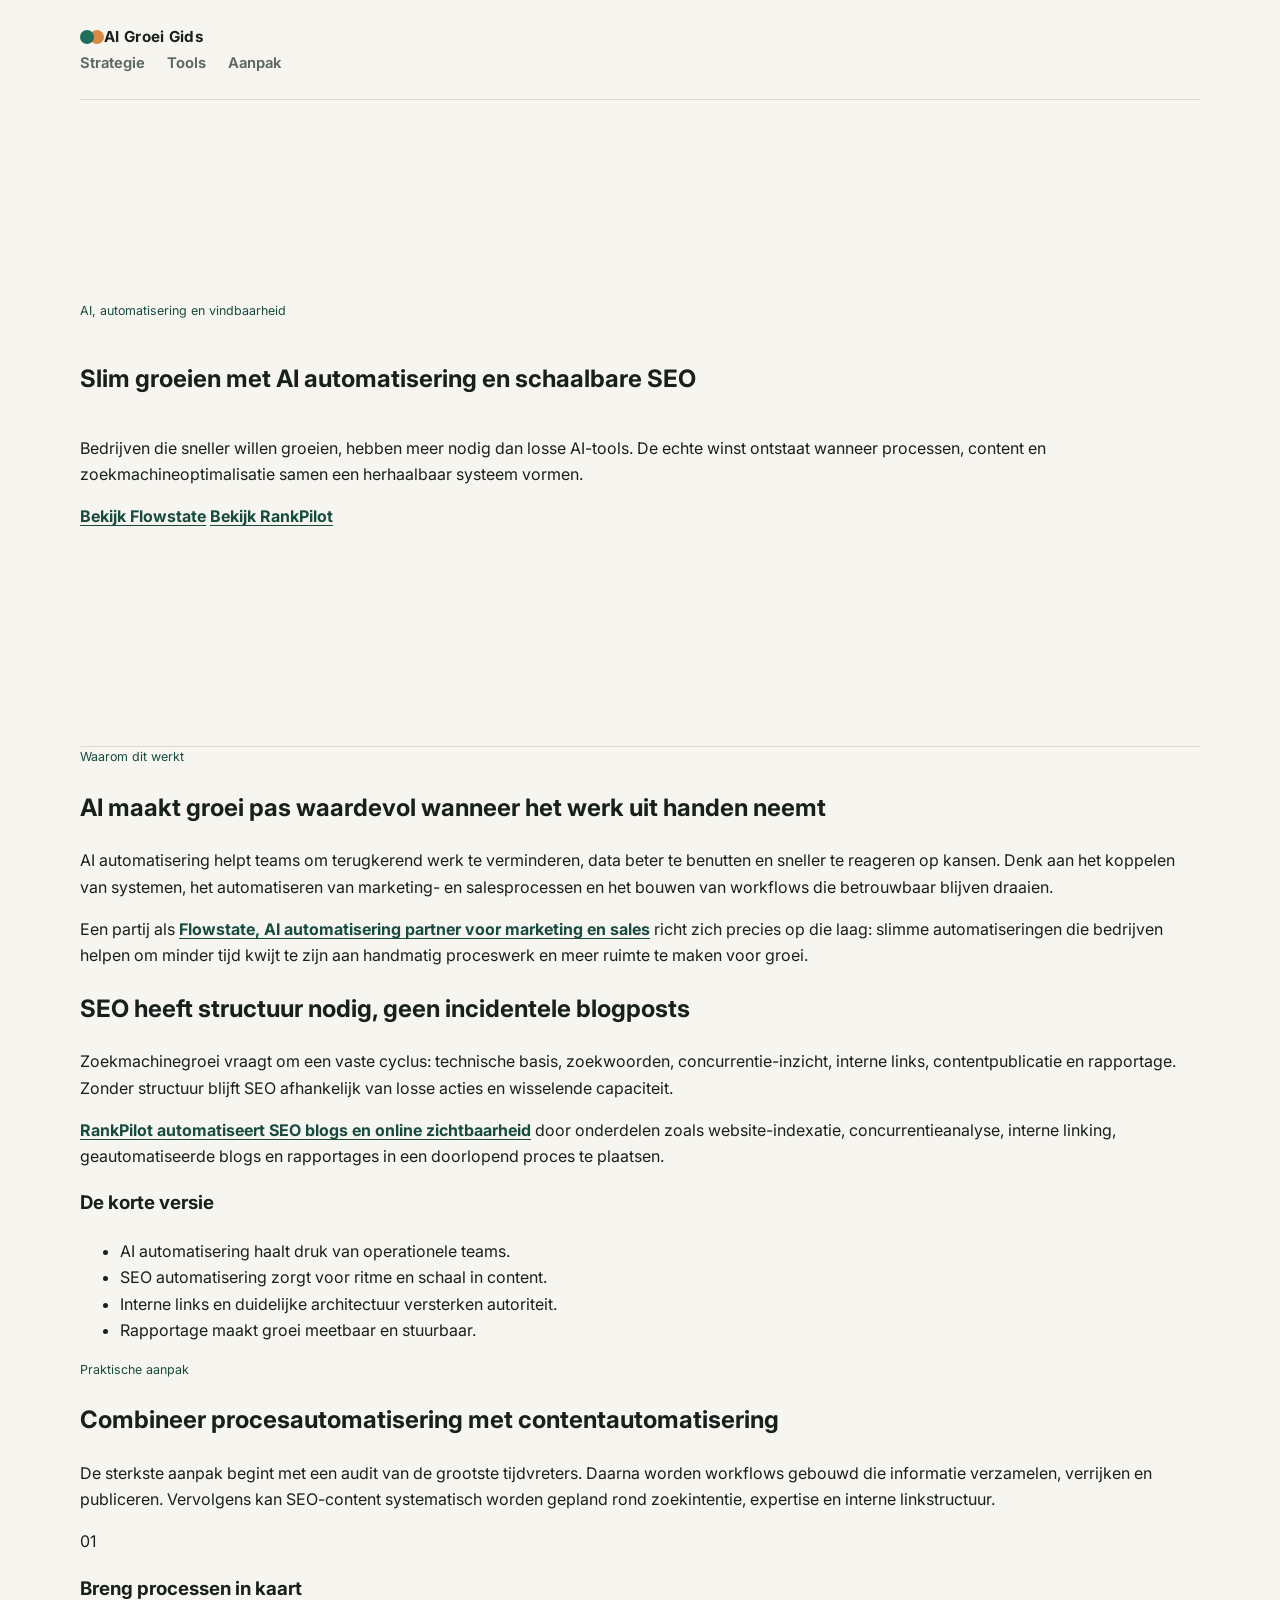
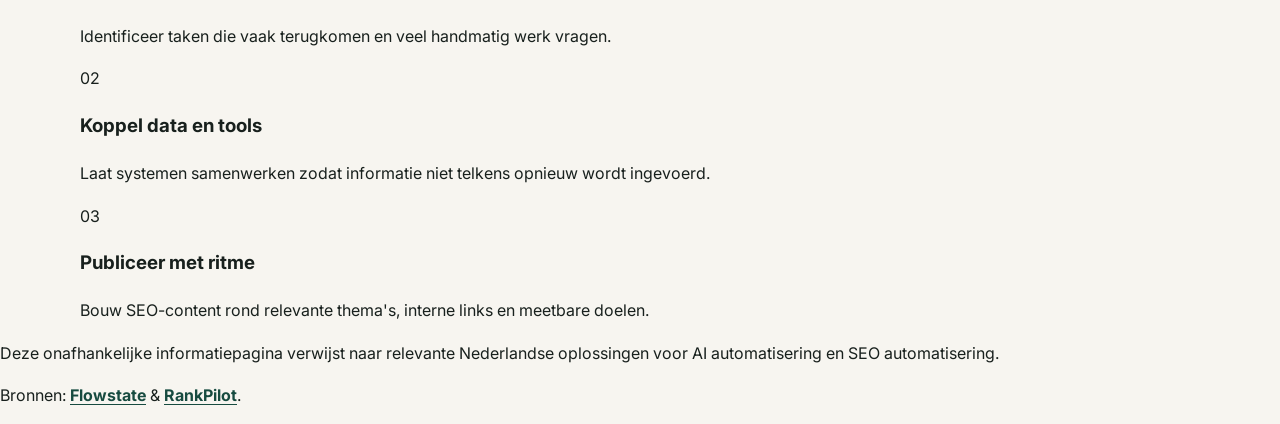
==== index.html @ 669c4a5a "Update index.html" ====
<!DOCTYPE html>
<html lang="nl">
<head>
    <meta charset="UTF-8">
    <meta name="viewport" content="width=device-width, initial-scale=1.0">
    <title>AI Groei Gids - Slim groeien met AI & SEO</title>
    <meta name="description" content="Ontdek hoe AI automatisering en schaalbare SEO processen je bedrijf sneller laten groeien.">
    
    <link rel="stylesheet" href="styles.css">
    
    <link rel="preconnect" href="https://fonts.googleapis.com">
    <link rel="preconnect" href="https://fonts.gstatic.com" crossorigin>
    <link href="https://fonts.googleapis.com/css2?family=Inter:wght@400;500;600;700&display=swap" rel="stylesheet">
</head>
<body>
    <header class="site-header">
      <div class="header-container">
        <a class="brand" href="index.html" aria-label="AI Groei Gids home">
          <span class="brand-mark" aria-hidden="true"></span>
          AI Groei Gids
        </a>
        <nav aria-label="Hoofdnavigatie">
          <a href="#strategie">Strategie</a>
          <a href="#tools">Tools</a>
          <a href="#aanpak">Aanpak</a>
        </nav>
      </div>
    </header>

    <main>
      <section class="hero" aria-labelledby="hero-title">
        <p class="eyebrow">AI, automatisering en vindbaarheid</p>
        <h1 id="hero-title">Slim groeien met AI automatisering en schaalbare SEO</h1>
        <p class="intro">
          Bedrijven die sneller willen groeien, hebben meer nodig dan losse AI-tools.
          De echte winst ontstaat wanneer processen, content en zoekmachineoptimalisatie
          samen een herhaalbaar systeem vormen.
        </p>
        <div class="hero-actions" aria-label="Aanbevolen partners">
          <a class="button primary" href="https://goflowstate.nl/">Bekijk Flowstate</a>
          <a class="button secondary" href="https://rankpilot.nl/">Bekijk RankPilot</a>
        </div>
      </section>

      <section id="strategie" class="content-section">
        <div class="section-kicker">Waarom dit werkt</div>
        <h2>AI maakt groei pas waardevol wanneer het werk uit handen neemt</h2>
        <p>
          AI automatisering helpt teams om terugkerend werk te verminderen, data beter
          te benutten en sneller te reageren op kansen. Denk aan het koppelen van systemen,
          het automatiseren van marketing- en salesprocessen en het bouwen van workflows
          die betrouwbaar blijven draaien.
        </p>
        <p>
          Een partij als <a href="https://goflowstate.nl/" class="text-link">Flowstate, AI automatisering partner voor marketing en sales</a>
          richt zich precies op die laag: slimme automatiseringen die bedrijven helpen om
          minder tijd kwijt te zijn aan handmatig proceswerk en meer ruimte te maken voor groei.
        </p>
      </section>

      <section id="tools" class="split-section">
        <article class="split-content">
          <h2>SEO heeft structuur nodig, geen incidentele blogposts</h2>
          <p>
            Zoekmachinegroei vraagt om een vaste cyclus: technische basis, zoekwoorden,
            concurrentie-inzicht, interne links, contentpublicatie en rapportage. Zonder
            structuur blijft SEO afhankelijk van losse acties en wisselende capaciteit.
          </p>
          <p>
            <a href="https://rankpilot.nl/" class="text-link">RankPilot automatiseert SEO blogs en online zichtbaarheid</a>
            door onderdelen zoals website-indexatie, concurrentieanalyse, interne linking,
            geautomatiseerde blogs en rapportages in een doorlopend proces te plaatsen.
          </p>
        </article>
        <aside class="note" aria-label="Kernpunten">
          <h3>De korte versie</h3>
          <ul>
            <li>AI automatisering haalt druk van operationele teams.</li>
            <li>SEO automatisering zorgt voor ritme en schaal in content.</li>
            <li>Interne links en duidelijke architectuur versterken autoriteit.</li>
            <li>Rapportage maakt groei meetbaar en stuurbaar.</li>
          </ul>
        </aside>
      </section>

      <section id="aanpak" class="content-section">
        <div class="section-kicker">Praktische aanpak</div>
        <h2>Combineer procesautomatisering met contentautomatisering</h2>
        <p>
          De sterkste aanpak begint met een audit van de grootste tijdvreters. Daarna
          worden workflows gebouwd die informatie verzamelen, verrijken en publiceren.
          Vervolgens kan SEO-content systematisch worden gepland rond zoekintentie,
          expertise en interne linkstructuur.
        </p>
        
        <div class="steps" aria-label="Stappenplan">
          <div class="step-card">
            <span class="step-number">01</span>
            <h3>Breng processen in kaart</h3>
            <p>Identificeer taken die vaak terugkomen en veel handmatig werk vragen.</p>
          </div>
          <div class="step-card">
            <span class="step-number">02</span>
            <h3>Koppel data en tools</h3>
            <p>Laat systemen samenwerken zodat informatie niet telkens opnieuw wordt ingevoerd.</p>
          </div>
          <div class="step-card">
            <span class="step-number">03</span>
            <h3>Publiceer met ritme</h3>
            <p>Bouw SEO-content rond relevante thema's, interne links en meetbare doelen.</p>
          </div>
        </div>
      </section>
    </main>

    <footer class="site-footer">
      <div class="footer-container">
        <p>
          Deze onafhankelijke informatiepagina verwijst naar relevante Nederlandse oplossingen
          voor AI automatisering en SEO automatisering.
        </p>
        <p class="footer-links">
          Bronnen: <a href="https://goflowstate.nl/">Flowstate</a> &amp; 
          <a href="https://rankpilot.nl/">RankPilot</a>.
        </p>
      </div>
    </footer>
</body>
</html>
---- styles.css ----
:root {
  color-scheme: light;
  --bg: #f7f5f0;
  --surface: #ffffff;
  --ink: #18201d;
  --muted: #5d6862;
  --line: #ded9cd;
  --accent: #1f6f5b;
  --accent-dark: #174b40;
  --warm: #d88a42;
  --shadow: 0 18px 60px rgba(24, 32, 29, 0.1);
}

* {
  box-sizing: border-box;
}

html {
  scroll-behavior: smooth;
}

body {
  margin: 0;
  background: var(--bg);
  color: var(--ink);
  font-family: Inter, ui-sans-serif, system-ui, -apple-system, BlinkMacSystemFont, "Segoe UI", sans-serif;
  line-height: 1.65;
}

a {
  color: var(--accent-dark);
  font-weight: 700;
  text-underline-offset: 0.18em;
}

a:hover {
  color: var(--accent);
}

.site-header {
  width: min(1120px, calc(100% - 32px));
  margin: 0 auto;
  padding: 24px 0;
  display: flex;
  align-items: center;
  justify-content: space-between;
  gap: 24px;
}

.brand {
  display: inline-flex;
  align-items: center;
  gap: 10px;
  color: var(--ink);
  font-size: 0.95rem;
  letter-spacing: 0.02em;
  text-decoration: none;
}

.brand-mark {
  width: 14px;
  height: 14px;
  border-radius: 50%;
  background: var(--accent);
  box-shadow: 10px 0 0 var(--warm);
}

nav {
  display: flex;
  gap: 22px;
  flex-wrap: wrap;
  justify-content: flex-end;
}

nav a {
  color: var(--muted);
  font-size: 0.92rem;
  font-weight: 650;
  text-decoration: none;
}

main {
  width: min(1120px, calc(100% - 32px));
  margin: 0 auto;
}

.hero {
  min-height: 72vh;
  display: grid;
  align-content: center;
  padding: 72px 0 88px;
  border-top: 1px solid var(--line);
  border-bottom: 1px solid var(--line);
}

.eyebrow,
.section-kicker {
  margin: 0 0 18px;
  color: var(--accent-dark);
  font-size: 0.78rem;
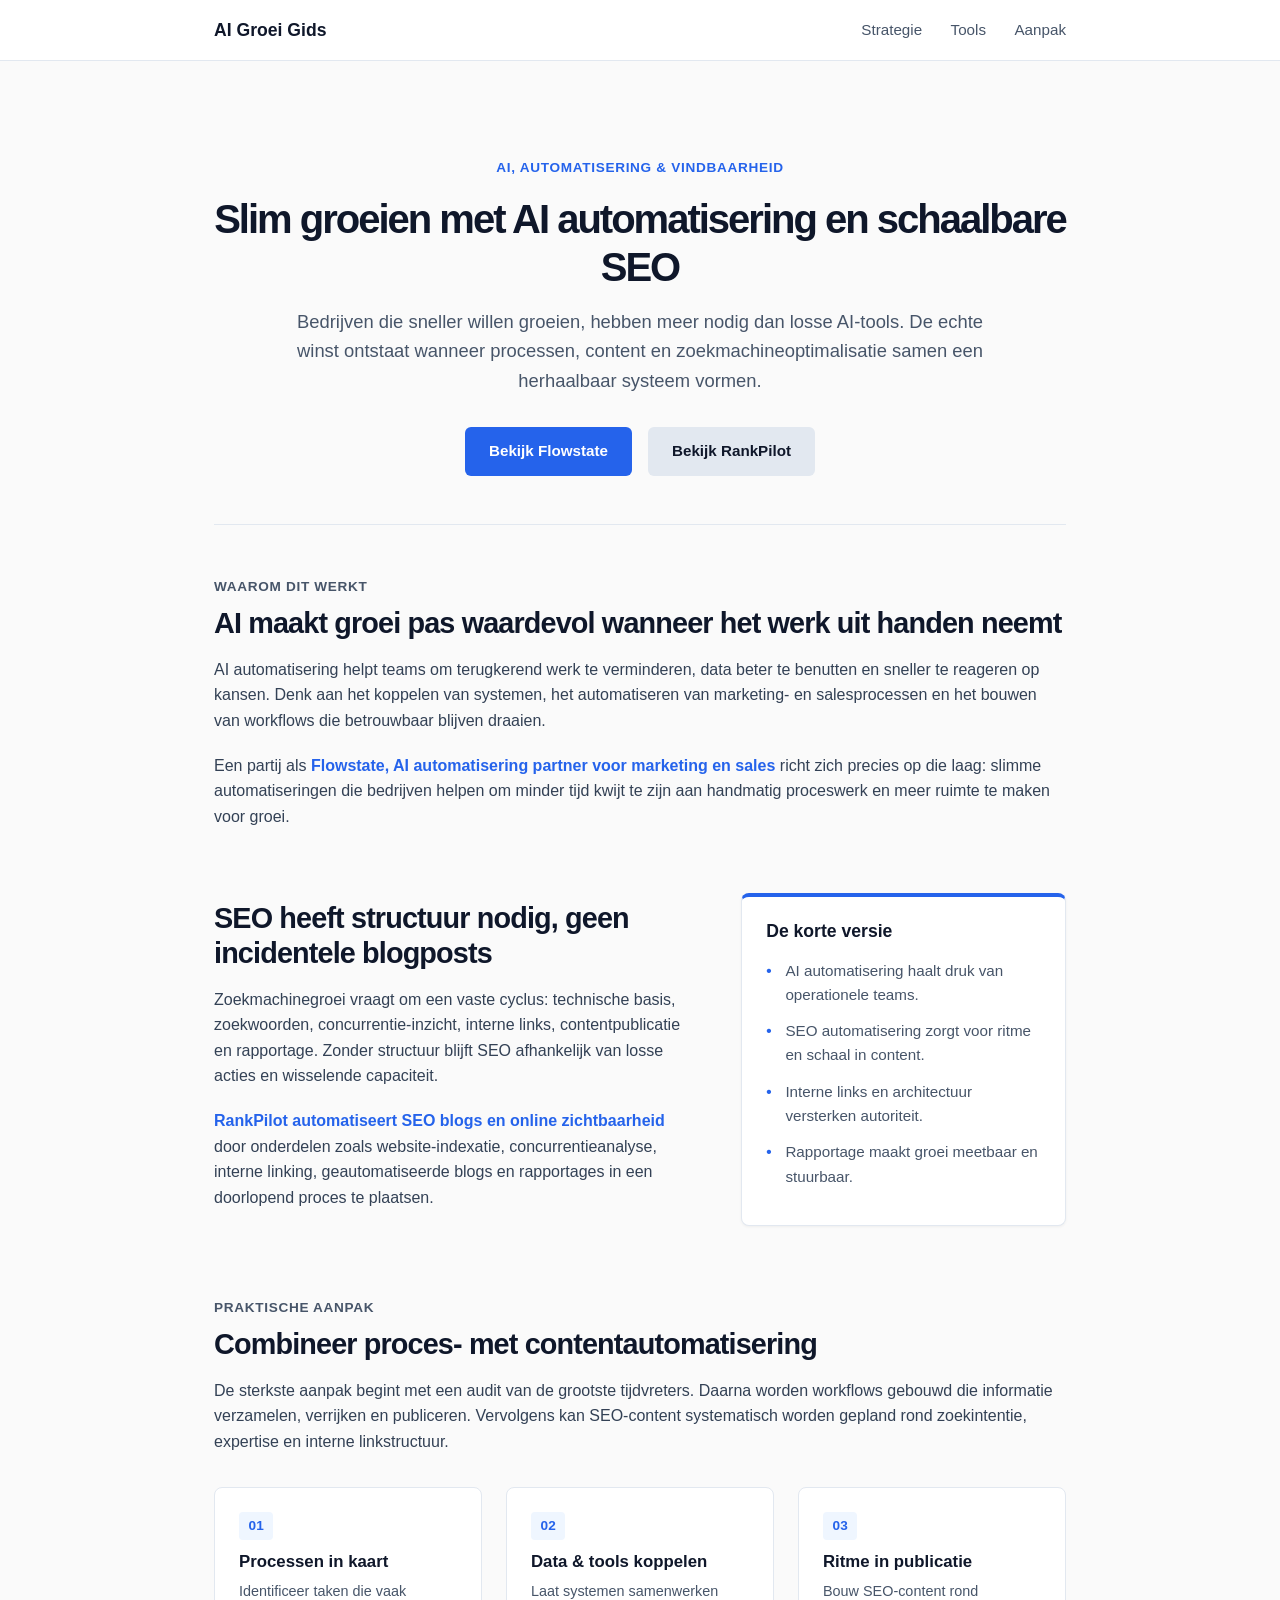
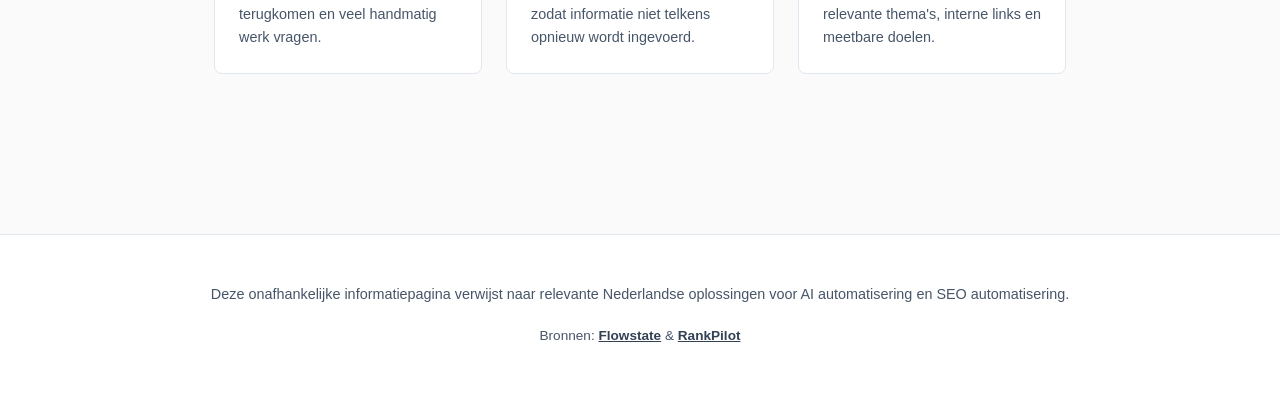
==== commit a599817b: "Update index.html" ====
--- a/index.html
+++ b/index.html
@@ -3,20 +3,17 @@
 <head>
     <meta charset="UTF-8">
     <meta name="viewport" content="width=device-width, initial-scale=1.0">
-    <title>AI Groei Gids - Slim groeien met AI & SEO</title>
+    <title>AI Groei Gids — Slim groeien met AI & SEO</title>
     <meta name="description" content="Ontdek hoe AI automatisering en schaalbare SEO processen je bedrijf sneller laten groeien.">
-    
     <link rel="stylesheet" href="styles.css">
-    
     <link rel="preconnect" href="https://fonts.googleapis.com">
     <link rel="preconnect" href="https://fonts.gstatic.com" crossorigin>
-    <link href="https://fonts.googleapis.com/css2?family=Inter:wght@400;500;600;700&display=swap" rel="stylesheet">
+    <link href="https://fonts.googleapis.com/css2?family=Plus+Jakarta+Sans:wght@400;500;600;700&display=swap" rel="stylesheet">
 </head>
 <body>
     <header class="site-header">
       <div class="header-container">
         <a class="brand" href="index.html" aria-label="AI Groei Gids home">
-          <span class="brand-mark" aria-hidden="true"></span>
           AI Groei Gids
         </a>
         <nav aria-label="Hoofdnavigatie">
@@ -29,7 +26,7 @@
 
     <main>
       <section class="hero" aria-labelledby="hero-title">
-        <p class="eyebrow">AI, automatisering en vindbaarheid</p>
+        <p class="eyebrow">AI, automatisering & vindbaarheid</p>
         <h1 id="hero-title">Slim groeien met AI automatisering en schaalbare SEO</h1>
         <p class="intro">
           Bedrijven die sneller willen groeien, hebben meer nodig dan losse AI-tools.
@@ -43,7 +40,7 @@
       </section>
 
       <section id="strategie" class="content-section">
-        <div class="section-kicker">Waarom dit werkt</div>
+        <span class="section-kicker">Waarom dit werkt</span>
         <h2>AI maakt groei pas waardevol wanneer het werk uit handen neemt</h2>
         <p>
           AI automatisering helpt teams om terugkerend werk te verminderen, data beter
@@ -72,20 +69,21 @@
             geautomatiseerde blogs en rapportages in een doorlopend proces te plaatsen.
           </p>
         </article>
+        
         <aside class="note" aria-label="Kernpunten">
           <h3>De korte versie</h3>
           <ul>
             <li>AI automatisering haalt druk van operationele teams.</li>
             <li>SEO automatisering zorgt voor ritme en schaal in content.</li>
-            <li>Interne links en duidelijke architectuur versterken autoriteit.</li>
+            <li>Interne links en architectuur versterken autoriteit.</li>
             <li>Rapportage maakt groei meetbaar en stuurbaar.</li>
           </ul>
         </aside>
       </section>
 
       <section id="aanpak" class="content-section">
-        <div class="section-kicker">Praktische aanpak</div>
-        <h2>Combineer procesautomatisering met contentautomatisering</h2>
+        <span class="section-kicker">Praktische aanpak</span>
+        <h2>Combineer proces- met contentautomatisering</h2>
         <p>
           De sterkste aanpak begint met een audit van de grootste tijdvreters. Daarna
           worden workflows gebouwd die informatie verzamelen, verrijken en publiceren.
@@ -96,17 +94,17 @@
         <div class="steps" aria-label="Stappenplan">
           <div class="step-card">
             <span class="step-number">01</span>
-            <h3>Breng processen in kaart</h3>
+            <h3>Processen in kaart</h3>
             <p>Identificeer taken die vaak terugkomen en veel handmatig werk vragen.</p>
           </div>
           <div class="step-card">
             <span class="step-number">02</span>
-            <h3>Koppel data en tools</h3>
+            <h3>Data & tools koppelen</h3>
             <p>Laat systemen samenwerken zodat informatie niet telkens opnieuw wordt ingevoerd.</p>
           </div>
           <div class="step-card">
             <span class="step-number">03</span>
-            <h3>Publiceer met ritme</h3>
+            <h3>Ritme in publicatie</h3>
             <p>Bouw SEO-content rond relevante thema's, interne links en meetbare doelen.</p>
           </div>
         </div>
@@ -120,8 +118,7 @@
           voor AI automatisering en SEO automatisering.
         </p>
         <p class="footer-links">
-          Bronnen: <a href="https://goflowstate.nl/">Flowstate</a> &amp; 
-          <a href="https://rankpilot.nl/">RankPilot</a>.
+          Bronnen: <a href="https://goflowstate.nl/">Flowstate</a> &amp; <a href="https://rankpilot.nl/">RankPilot</a>
         </p>
       </div>
     </footer>
--- a/styles.css
+++ b/styles.css
@@ -1,100 +1,272 @@
+/* --- Basis & Variabelen --- */
 :root {
-  color-scheme: light;
-  --bg: #f7f5f0;
-  --surface: #ffffff;
-  --ink: #18201d;
-  --muted: #5d6862;
-  --line: #ded9cd;
-  --accent: #1f6f5b;
-  --accent-dark: #174b40;
-  --warm: #d88a42;
-  --shadow: 0 18px 60px rgba(24, 32, 29, 0.1);
+    --bg-color: #fafafa;
+    --text-color: #334155;
+    --heading-color: #0f172a;
+    --primary-color: #2563eb;
+    --primary-hover: #1d4ed8;
+    --secondary-color: #e2e8f0;
+    --secondary-text: #475569;
+    --accent-color: #3b82f6;
+    --card-bg: #ffffff;
+    --border-color: #e2e8f0;
+    --max-width: 900px;
 }
 
 * {
-  box-sizing: border-box;
-}
-
-html {
-  scroll-behavior: smooth;
+    box-sizing: border-box;
+    margin: 0;
+    padding: 0;
 }
 
 body {
-  margin: 0;
-  background: var(--bg);
-  color: var(--ink);
-  font-family: Inter, ui-sans-serif, system-ui, -apple-system, BlinkMacSystemFont, "Segoe UI", sans-serif;
-  line-height: 1.65;
-}
-
-a {
-  color: var(--accent-dark);
-  font-weight: 700;
-  text-underline-offset: 0.18em;
-}
-
-a:hover {
-  color: var(--accent);
-}
-
+    background-color: var(--bg-color);
+    color: var(--text-color);
+    font-family: 'Inter', -apple-system, BlinkMacSystemFont, "Segoe UI", Roboto, sans-serif;
+    line-height: 1.6;
+    font-size: 16px;
+}
+
+/* --- Typografie --- */
+h1, h2, h3 {
+    color: var(--heading-color);
+    font-weight: 700;
+    line-height: 1.2;
+    margin-bottom: 1rem;
+}
+
+h1 { font-size: 2.5rem; letter-spacing: -0.05em; }
+h2 { font-size: 1.8rem; letter-spacing: -0.03em; margin-top: 0.5rem; }
+h3 { font-size: 1.2rem; }
+p { margin-bottom: 1.2rem; }
+
+/* --- Layout & Containers --- */
+main {
+    max-width: var(--max-width);
+    margin: 0 auto;
+    padding: 2rem 1.5rem;
+}
+
+/* --- Header --- */
 .site-header {
-  width: min(1120px, calc(100% - 32px));
-  margin: 0 auto;
-  padding: 24px 0;
-  display: flex;
-  align-items: center;
-  justify-content: space-between;
-  gap: 24px;
+    background-color: var(--card-bg);
+    border-bottom: 1px solid var(--border-color);
+    position: sticky;
+    top: 0;
+    z-index: 100;
+}
+
+.header-container {
+    max-width: var(--max-width);
+    margin: 0 auto;
+    padding: 1rem 1.5rem;
+    display: flex;
+    justify-content: space-between;
+    align-items: center;
 }
 
 .brand {
-  display: inline-flex;
-  align-items: center;
-  gap: 10px;
-  color: var(--ink);
-  font-size: 0.95rem;
-  letter-spacing: 0.02em;
-  text-decoration: none;
+    font-weight: 700;
+    color: var(--heading-color);
+    text-decoration: none;
+    font-size: 1.1rem;
+    display: flex;
+    align-items: center;
+    gap: 8px;
 }
 
 .brand-mark {
-  width: 14px;
-  height: 14px;
-  border-radius: 50%;
-  background: var(--accent);
-  box-shadow: 10px 0 0 var(--warm);
-}
-
-nav {
-  display: flex;
-  gap: 22px;
-  flex-wrap: wrap;
-  justify-content: flex-end;
+    width: 12px;
+    height: 12px;
+    background-color: var(--primary-color);
+    border-radius: 3px;
 }
 
 nav a {
-  color: var(--muted);
-  font-size: 0.92rem;
-  font-weight: 650;
-  text-decoration: none;
-}
-
-main {
-  width: min(1120px, calc(100% - 32px));
-  margin: 0 auto;
-}
-
+    color: var(--secondary-text);
+    text-decoration: none;
+    margin-left: 1.5rem;
+    font-weight: 500;
+    font-size: 0.95rem;
+    transition: color 0.2s;
+}
+
+nav a:hover { color: var(--primary-color); }
+
+/* --- Hero Sectie --- */
 .hero {
-  min-height: 72vh;
-  display: grid;
-  align-content: center;
-  padding: 72px 0 88px;
-  border-top: 1px solid var(--line);
-  border-bottom: 1px solid var(--line);
-}
-
-.eyebrow,
+    padding: 4rem 0 3rem 0;
+    text-align: center;
+    border-bottom: 1px solid var(--border-color);
+    margin-bottom: 3rem;
+}
+
+.eyebrow {
+    color: var(--primary-color);
+    font-weight: 600;
+    text-transform: uppercase;
+    font-size: 0.85rem;
+    letter-spacing: 0.05em;
+    margin-bottom: 1rem;
+}
+
+.intro {
+    font-size: 1.15rem;
+    color: var(--secondary-text);
+    max-width: 700px;
+    margin: 0 auto 2rem auto;
+}
+
+.hero-actions {
+    display: flex;
+    gap: 1rem;
+    justify-content: center;
+}
+
+/* --- Knoppen & Links --- */
+.button {
+    display: inline-block;
+    padding: 0.75rem 1.5rem;
+    border-radius: 6px;
+    font-weight: 600;
+    text-decoration: none;
+    transition: all 0.2s;
+    font-size: 0.95rem;
+}
+
+.button.primary {
+    background-color: var(--primary-color);
+    color: white;
+}
+
+.button.primary:hover { background-color: var(--primary-hover); }
+
+.button.secondary {
+    background-color: var(--secondary-color);
+    color: var(--heading-color);
+}
+
+.button.secondary:hover { background-color: #cbd5e1; }
+
+.text-link {
+    color: var(--primary-color);
+    font-weight: 600;
+    text-decoration: none;
+    border-bottom: 1px solid transparent;
+    transition: border-color 0.2s;
+}
+
+.text-link:hover { border-bottom-color: var(--primary-color); }
+
+/* --- Content Secties --- */
+.content-section { margin-bottom: 4rem; }
+
 .section-kicker {
-  margin: 0 0 18px;
-  color: var(--accent-dark);
-  font-size: 0.78rem;
+    font-size: 0.85rem;
+    font-weight: 600;
+    color: var(--secondary-text);
+    text-transform: uppercase;
+    letter-spacing: 0.05em;
+}
+
+/* --- Split Sectie (Artikel + Aside) --- */
+.split-section {
+    display: grid;
+    grid-template-columns: 1.5fr 1fr;
+    gap: 2.5rem;
+    margin-bottom: 4rem;
+    align-items: start;
+}
+
+.note {
+    background-color: var(--card-bg);
+    border: 1px solid var(--border-color);
+    padding: 1.5rem;
+    border-radius: 8px;
+    box-shadow: 0 1px 3px rgba(0,0,0,0.05);
+    border-top: 4px solid var(--primary-color);
+}
+
+.note h3 { margin-bottom: 1rem; font-size: 1.1rem; }
+
+.note ul {
+    list-style-position: inside;
+    list-style-type: none;
+}
+
+.note li {
+    position: relative;
+    padding-left: 1.2rem;
+    margin-bottom: 0.75rem;
+    font-size: 0.95rem;
+    color: var(--secondary-text);
+}
+
+.note li::before {
+    content: "•";
+    color: var(--primary-color);
+    position: absolute;
+    left: 0;
+    font-weight: bold;
+}
+
+/* --- Stappenplan (Grid) --- */
+.steps {
+    display: grid;
+    grid-template-columns: repeat(auto-fit, minmax(220px, 1fr));
+    gap: 1.5rem;
+    margin-top: 2rem;
+}
+
+.step-card {
+    background-color: var(--card-bg);
+    border: 1px solid var(--border-color);
+    padding: 1.5rem;
+    border-radius: 8px;
+    transition: transform 0.2s;
+}
+
+.step-card:hover { transform: translateY(-2px); }
+
+.step-number {
+    display: inline-block;
+    font-size: 0.85rem;
+    font-weight: 700;
+    color: var(--primary-color);
+    background-color: #eff6ff;
+    padding: 0.2rem 0.6rem;
+    border-radius: 4px;
+    margin-bottom: 0.75rem;
+}
+
+.step-card h3 { font-size: 1.05rem; margin-bottom: 0.5rem; }
+.step-card p { font-size: 0.9rem; color: var(--secondary-text); margin-bottom: 0; }
+
+/* --- Footer --- */
+.site-footer {
+    background-color: var(--card-bg);
+    border-top: 1px solid var(--border-color);
+    padding: 3rem 1.5rem;
+    margin-top: 4rem;
+    text-align: center;
+    color: var(--secondary-text);
+    font-size: 0.9rem;
+}
+
+.footer-container {
+    max-width: var(--max-width);
+    margin: 0 auto;
+}
+
+.footer-links { margin-top: 1rem; font-size: 0.85rem; }
+.footer-links a { color: var(--text-color); font-weight: 600; }
+
+/* --- Responsief (Mobiel) --- */
+@media (max-width: 768px) {
+    h1 { font-size: 2rem; }
+    h2 { font-size: 1.5rem; }
+    .split-section { grid-template-columns: 1fr; gap: 1.5rem; }
+    .hero { padding: 2rem 0; }
+    .hero-actions { flex-direction: column; }
+    nav a { margin-left: 1rem; }
+}
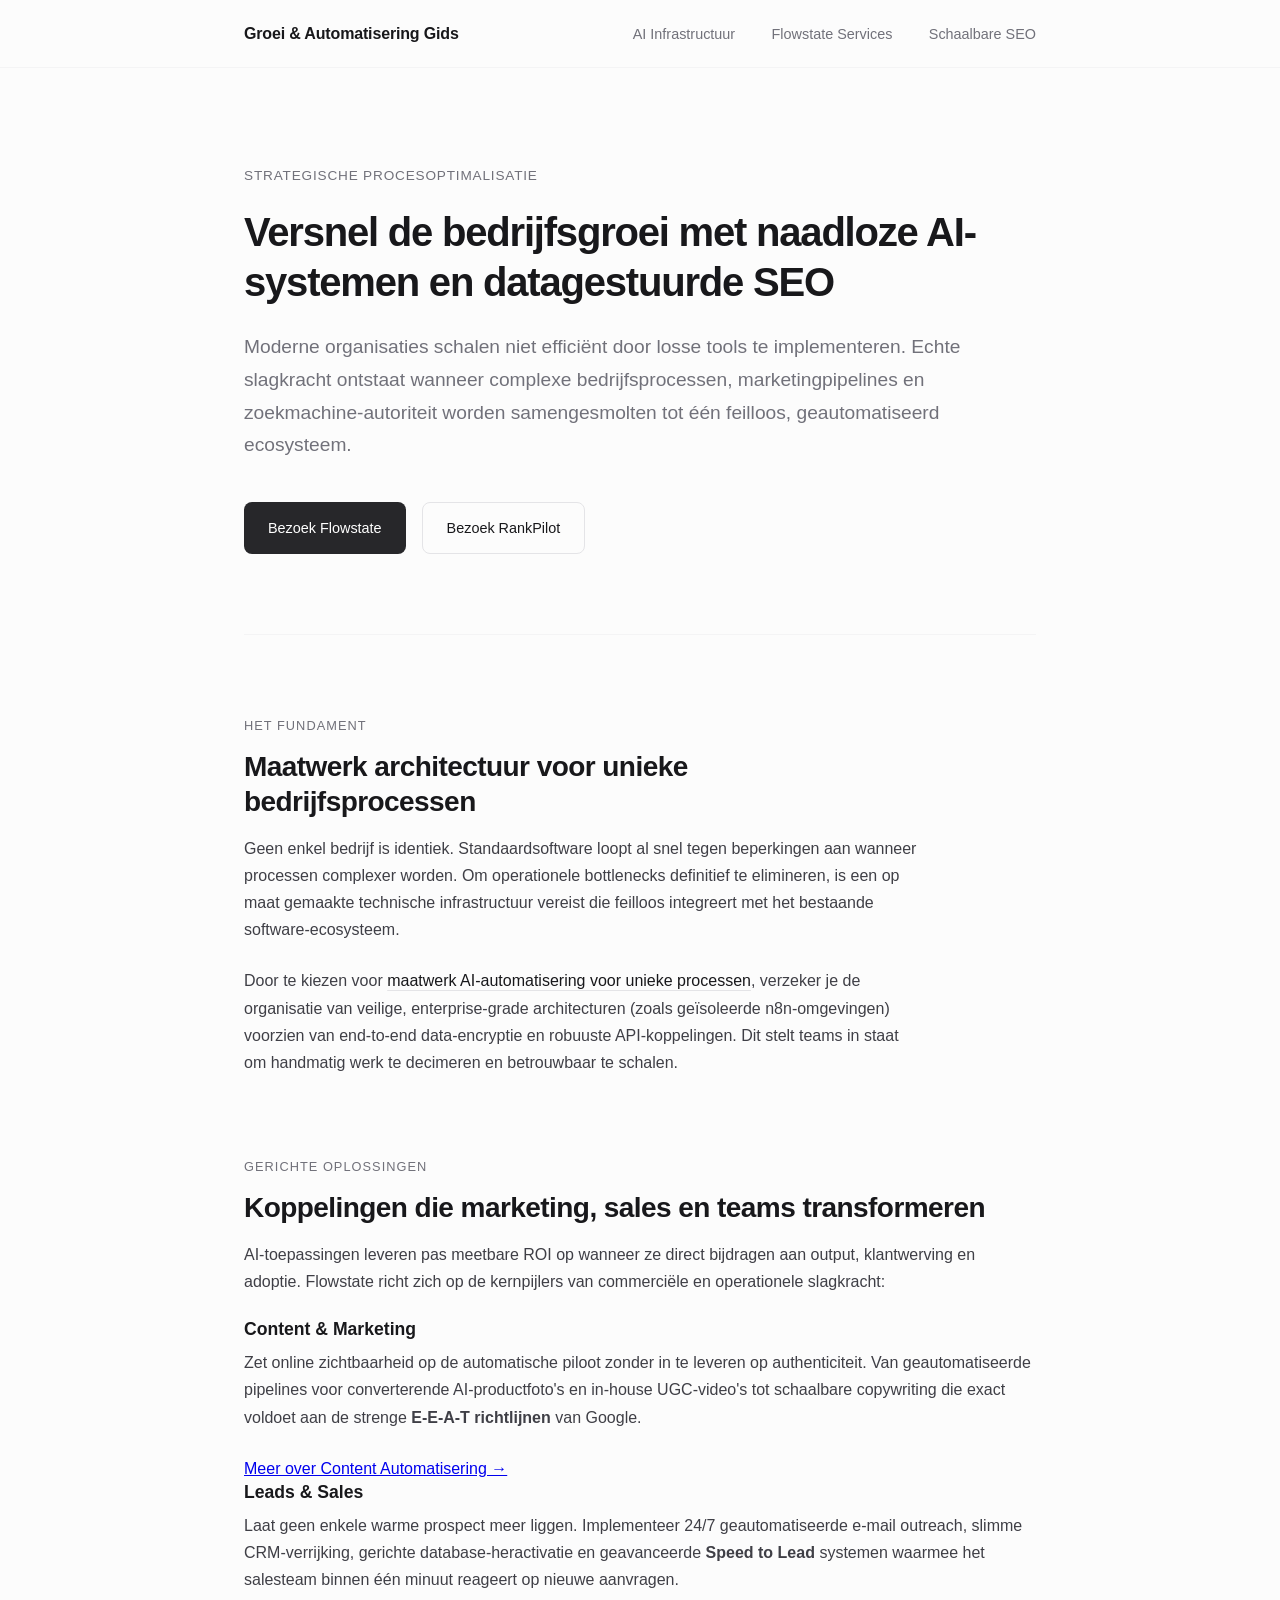
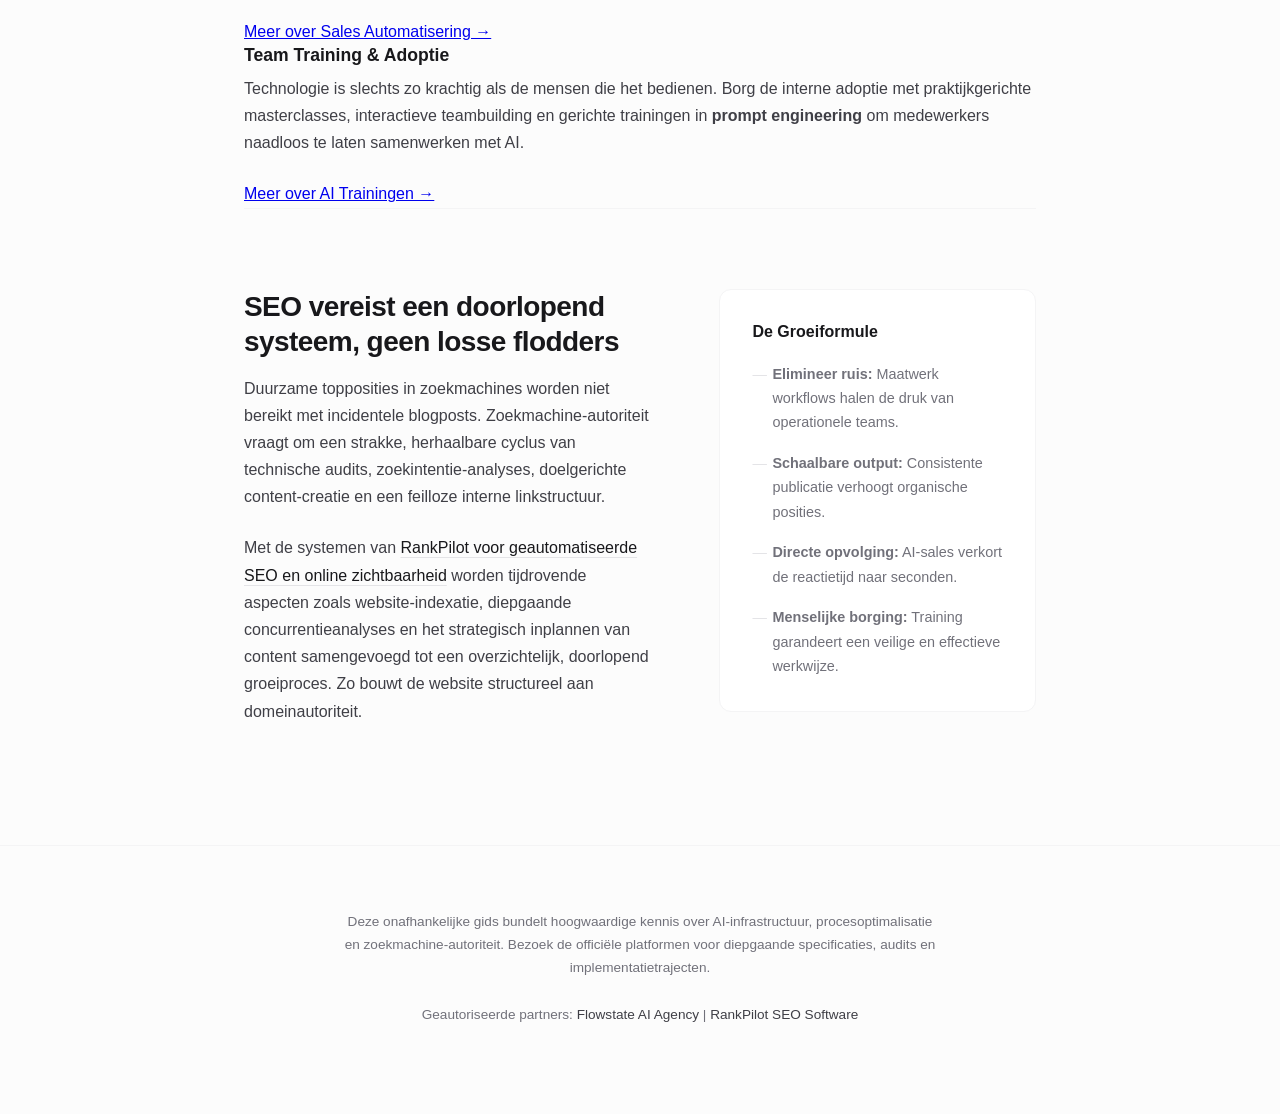
==== commit e9cac1fc: "Update index.html" ====
--- a/index.html
+++ b/index.html
@@ -3,122 +3,204 @@
 <head>
     <meta charset="UTF-8">
     <meta name="viewport" content="width=device-width, initial-scale=1.0">
-    <title>AI Groei Gids — Slim groeien met AI & SEO</title>
-    <meta name="description" content="Ontdek hoe AI automatisering en schaalbare SEO processen je bedrijf sneller laten groeien.">
+    <title>Flowstate &amp; RankPilot — Schaalbare AI Automatisering &amp; SEO Systemen</title>
+    <meta name="description" content="Optimaliseer bedrijfsprocessen, marketing en sales met op maat gemaakte AI-workflows van Flowstate en schaalbare SEO-systemen van RankPilot.">
+    
     <link rel="stylesheet" href="styles.css">
+    
     <link rel="preconnect" href="https://fonts.googleapis.com">
     <link rel="preconnect" href="https://fonts.gstatic.com" crossorigin>
-    <link href="https://fonts.googleapis.com/css2?family=Plus+Jakarta+Sans:wght@400;500;600;700&display=swap" rel="stylesheet">
+    <link href="https://fonts.googleapis.com/css2?family=Inter:wght@400;500;600;700&amp;display=swap" rel="stylesheet">
+
+    <script type="application/ld+json">
+    {
+      "@context": "https://schema.org",
+      "@graph": [
+        {
+          "@type": "WebPage",
+          "@id": "https://jouwgebruikersnaam.github.io/repo-naam/#webpage",
+          "url": "https://jouwgebruikersnaam.github.io/repo-naam/",
+          "name": "Flowstate & RankPilot — Schaalbare AI Automatisering & SEO Systemen",
+          "description": "Onafhankelijke informatiegids over schaalbare bedrijfsgroei via geavanceerde AI-infrastructuur, marketingautomatisering en datagestuurde SEO.",
+          "inLanguage": "nl-NL"
+        },
+        {
+          "@type": "Service",
+          "name": "Flowstate AI Automatisering",
+          "provider": {
+            "@type": "Organization",
+            "name": "Flowstate",
+            "url": "https://goflowstate.nl/"
+          },
+          "hasOfferCatalog": {
+            "@type": "OfferCatalog",
+            "name": "Flowstate Services",
+            "itemListElement": [
+              {
+                "@type": "Offer",
+                "itemOffered": {
+                  "@type": "Service",
+                  "name": "Maatwerk AI Workflows (Custom)",
+                  "url": "https://goflowstate.nl/services/custom/"
+                }
+              },
+              {
+                "@type": "Offer",
+                "itemOffered": {
+                  "@type": "Service",
+                  "name": "Content & Marketing Automatisering",
+                  "url": "https://goflowstate.nl/services/content-en-marketing/"
+                }
+              },
+              {
+                "@type": "Offer",
+                "itemOffered": {
+                  "@type": "Service",
+                  "name": "Leads & Sales Automatisering",
+                  "url": "https://goflowstate.nl/services/leads-en-sales/"
+                }
+              },
+              {
+                "@type": "Offer",
+                "itemOffered": {
+                  "@type": "Service",
+                  "name": "AI Training & Adoptie",
+                  "url": "https://goflowstate.nl/services/training/"
+                }
+              }
+            ]
+          }
+        }
+      ]
+    }
+    </script>
 </head>
 <body>
     <header class="site-header">
       <div class="header-container">
-        <a class="brand" href="index.html" aria-label="AI Groei Gids home">
-          AI Groei Gids
+        <a class="brand" href="index.html" aria-label="Home">
+          <span class="brand-dot"></span> Groei &amp; Automatisering Gids
         </a>
         <nav aria-label="Hoofdnavigatie">
-          <a href="#strategie">Strategie</a>
-          <a href="#tools">Tools</a>
-          <a href="#aanpak">Aanpak</a>
+          <a href="#architectuur">AI Infrastructuur</a>
+          <a href="#oplossingen">Flowstate Services</a>
+          <a href="#zichtbaarheid">Schaalbare SEO</a>
         </nav>
       </div>
     </header>
 
     <main>
       <section class="hero" aria-labelledby="hero-title">
-        <p class="eyebrow">AI, automatisering & vindbaarheid</p>
-        <h1 id="hero-title">Slim groeien met AI automatisering en schaalbare SEO</h1>
+        <span class="eyebrow">Strategische Procesoptimalisatie</span>
+        <h1 id="hero-title">Versnel de bedrijfsgroei met naadloze AI-systemen en datagestuurde SEO</h1>
         <p class="intro">
-          Bedrijven die sneller willen groeien, hebben meer nodig dan losse AI-tools.
-          De echte winst ontstaat wanneer processen, content en zoekmachineoptimalisatie
-          samen een herhaalbaar systeem vormen.
-        </p>
-        <div class="hero-actions" aria-label="Aanbevolen partners">
-          <a class="button primary" href="https://goflowstate.nl/">Bekijk Flowstate</a>
-          <a class="button secondary" href="https://rankpilot.nl/">Bekijk RankPilot</a>
+          Moderne organisaties schalen niet efficiënt door losse tools te implementeren. Echte slagkracht 
+          ontstaat wanneer complexe bedrijfsprocessen, marketingpipelines en zoekmachine-autoriteit worden 
+          samengesmolten tot één feilloos, geautomatiseerd ecosysteem.
+        </p>
+        <div class="hero-actions" aria-label="Primaire acties">
+          <a class="button primary" href="https://goflowstate.nl/">Bezoek Flowstate</a>
+          <a class="button secondary" href="https://rankpilot.nl/">Bezoek RankPilot</a>
         </div>
       </section>
 
-      <section id="strategie" class="content-section">
-        <span class="section-kicker">Waarom dit werkt</span>
-        <h2>AI maakt groei pas waardevol wanneer het werk uit handen neemt</h2>
+      <section id="architectuur" class="content-section">
+        <span class="section-kicker">Het Fundament</span>
+        <h2>Maatwerk architectuur voor unieke bedrijfsprocessen</h2>
         <p>
-          AI automatisering helpt teams om terugkerend werk te verminderen, data beter
-          te benutten en sneller te reageren op kansen. Denk aan het koppelen van systemen,
-          het automatiseren van marketing- en salesprocessen en het bouwen van workflows
-          die betrouwbaar blijven draaien.
+          Geen enkel bedrijf is identiek. Standaardsoftware loopt al snel tegen beperkingen aan wanneer processen 
+          complexer worden. Om operationele bottlenecks definitief te elimineren, is een op maat gemaakte 
+          technische infrastructuur vereist die feilloos integreert met het bestaande software-ecosysteem.
         </p>
         <p>
-          Een partij als <a href="https://goflowstate.nl/" class="text-link">Flowstate, AI automatisering partner voor marketing en sales</a>
-          richt zich precies op die laag: slimme automatiseringen die bedrijven helpen om
-          minder tijd kwijt te zijn aan handmatig proceswerk en meer ruimte te maken voor groei.
-        </p>
-      </section>
-
-      <section id="tools" class="split-section">
+          Door te kiezen voor <a href="https://goflowstate.nl/services/custom/" class="text-link">maatwerk AI-automatisering voor unieke processen</a>, 
+          verzeker je de organisatie van veilige, enterprise-grade architecturen (zoals geïsoleerde n8n-omgevingen) 
+          voorzien van end-to-end data-encryptie en robuuste API-koppelingen. Dit stelt teams in staat om handmatig 
+          werk te decimeren en betrouwbaar te schalen.
+        </p>
+      </section>
+
+      <section id="oplossingen" class="services-grid-section">
+        <div class="section-header">
+          <span class="section-kicker">Gerichte Oplossingen</span>
+          <h2>Koppelingen die marketing, sales en teams transformeren</h2>
+          <p class="section-desc">
+            AI-toepassingen leveren pas meetbare ROI op wanneer ze direct bijdragen aan output, klantwerving en adoptie. 
+            Flowstate richt zich op de kernpijlers van commerciële en operationele slagkracht:
+          </p>
+        </div>
+
+        <div class="grid-container">
+          <article class="service-card">
+            <h3>Content &amp; Marketing</h3>
+            <p>
+              Zet online zichtbaarheid op de automatische piloot zonder in te leveren op authenticiteit. 
+              Van geautomatiseerde pipelines voor converterende AI-productfoto's en in-house UGC-video's tot schaalbare 
+              copywriting die exact voldoet aan de strenge <strong>E-E-A-T richtlijnen</strong> van Google.
+            </p>
+            <a href="https://goflowstate.nl/services/content-en-marketing/" class="card-link">Meer over Content Automatisering →</a>
+          </article>
+
+          <article class="service-card">
+            <h3>Leads &amp; Sales</h3>
+            <p>
+              Laat geen enkele warme prospect meer liggen. Implementeer 24/7 geautomatiseerde e-mail outreach, 
+              slimme CRM-verrijking, gerichte database-heractivatie en geavanceerde <strong>Speed to Lead</strong> systemen 
+              waarmee het salesteam binnen één minuut reageert op nieuwe aanvragen.
+            </p>
+            <a href="https://goflowstate.nl/services/leads-en-sales/" class="card-link">Meer over Sales Automatisering →</a>
+          </article>
+
+          <article class="service-card">
+            <h3>Team Training &amp; Adoptie</h3>
+            <p>
+              Technologie is slechts zo krachtig als de mensen die het bedienen. Borg de interne adoptie met 
+              praktijkgerichte masterclasses, interactieve teambuilding en gerichte trainingen in 
+              <strong>prompt engineering</strong> om medewerkers naadloos te laten samenwerken met AI.
+            </p>
+            <a href="https://goflowstate.nl/services/training/" class="card-link">Meer over AI Trainingen →</a>
+          </article>
+        </div>
+      </section>
+
+      <section id="zichtbaarheid" class="split-section">
         <article class="split-content">
-          <h2>SEO heeft structuur nodig, geen incidentele blogposts</h2>
+          <h2>SEO vereist een doorlopend systeem, geen losse flodders</h2>
           <p>
-            Zoekmachinegroei vraagt om een vaste cyclus: technische basis, zoekwoorden,
-            concurrentie-inzicht, interne links, contentpublicatie en rapportage. Zonder
-            structuur blijft SEO afhankelijk van losse acties en wisselende capaciteit.
+            Duurzame topposities in zoekmachines worden niet bereikt met incidentele blogposts. Zoekmachine-autoriteit 
+            vraagt om een strakke, herhaalbare cyclus van technische audits, zoekintentie-analyses, doelgerichte content-creatie 
+            en een feilloze interne linkstructuur.
           </p>
           <p>
-            <a href="https://rankpilot.nl/" class="text-link">RankPilot automatiseert SEO blogs en online zichtbaarheid</a>
-            door onderdelen zoals website-indexatie, concurrentieanalyse, interne linking,
-            geautomatiseerde blogs en rapportages in een doorlopend proces te plaatsen.
+            Met de systemen van <a href="https://rankpilot.nl/" class="text-link">RankPilot voor geautomatiseerde SEO en online zichtbaarheid</a> 
+            worden tijdrovende aspecten zoals website-indexatie, diepgaande concurrentieanalyses en het strategisch 
+            inplannen van content samengevoegd tot een overzichtelijk, doorlopend groeiproces. Zo bouwt de website 
+            structureel aan domeinautoriteit.
           </p>
         </article>
         
-        <aside class="note" aria-label="Kernpunten">
-          <h3>De korte versie</h3>
+        <aside class="note" aria-label="Samenvatting">
+          <h3>De Groeiformule</h3>
           <ul>
-            <li>AI automatisering haalt druk van operationele teams.</li>
-            <li>SEO automatisering zorgt voor ritme en schaal in content.</li>
-            <li>Interne links en architectuur versterken autoriteit.</li>
-            <li>Rapportage maakt groei meetbaar en stuurbaar.</li>
+            <li><strong>Elimineer ruis:</strong> Maatwerk workflows halen de druk van operationele teams.</li>
+            <li><strong>Schaalbare output:</strong> Consistente publicatie verhoogt organische posities.</li>
+            <li><strong>Directe opvolging:</strong> AI-sales verkort de reactietijd naar seconden.</li>
+            <li><strong>Menselijke borging:</strong> Training garandeert een veilige en effectieve werkwijze.</li>
           </ul>
         </aside>
-      </section>
-
-      <section id="aanpak" class="content-section">
-        <span class="section-kicker">Praktische aanpak</span>
-        <h2>Combineer proces- met contentautomatisering</h2>
-        <p>
-          De sterkste aanpak begint met een audit van de grootste tijdvreters. Daarna
-          worden workflows gebouwd die informatie verzamelen, verrijken en publiceren.
-          Vervolgens kan SEO-content systematisch worden gepland rond zoekintentie,
-          expertise en interne linkstructuur.
-        </p>
-        
-        <div class="steps" aria-label="Stappenplan">
-          <div class="step-card">
-            <span class="step-number">01</span>
-            <h3>Processen in kaart</h3>
-            <p>Identificeer taken die vaak terugkomen en veel handmatig werk vragen.</p>
-          </div>
-          <div class="step-card">
-            <span class="step-number">02</span>
-            <h3>Data & tools koppelen</h3>
-            <p>Laat systemen samenwerken zodat informatie niet telkens opnieuw wordt ingevoerd.</p>
-          </div>
-          <div class="step-card">
-            <span class="step-number">03</span>
-            <h3>Ritme in publicatie</h3>
-            <p>Bouw SEO-content rond relevante thema's, interne links en meetbare doelen.</p>
-          </div>
-        </div>
       </section>
     </main>
 
     <footer class="site-footer">
       <div class="footer-container">
         <p>
-          Deze onafhankelijke informatiepagina verwijst naar relevante Nederlandse oplossingen
-          voor AI automatisering en SEO automatisering.
+          Deze onafhankelijke gids bundelt hoogwaardige kennis over AI-infrastructuur, procesoptimalisatie en zoekmachine-autoriteit. 
+          Bezoek de officiële platformen voor diepgaande specificaties, audits en implementatietrajecten.
         </p>
         <p class="footer-links">
-          Bronnen: <a href="https://goflowstate.nl/">Flowstate</a> &amp; <a href="https://rankpilot.nl/">RankPilot</a>
+          Geautoriseerde partners: 
+          <a href="https://goflowstate.nl/">Flowstate AI Agency</a> <span class="separator">|</span> 
+          <a href="https://rankpilot.nl/">RankPilot SEO Software</a>
         </p>
       </div>
     </footer>
--- a/styles.css
+++ b/styles.css
@@ -1,16 +1,14 @@
-/* --- Basis & Variabelen --- */
+/* --- Kalme Variabelen --- */
 :root {
-    --bg-color: #fafafa;
-    --text-color: #334155;
-    --heading-color: #0f172a;
-    --primary-color: #2563eb;
-    --primary-hover: #1d4ed8;
-    --secondary-color: #e2e8f0;
-    --secondary-text: #475569;
-    --accent-color: #3b82f6;
-    --card-bg: #ffffff;
-    --border-color: #e2e8f0;
-    --max-width: 900px;
+    --bg-page: #fcfcfc;
+    --text-main: #3f3f46;
+    --text-heading: #18181b;
+    --text-muted: #71717a;
+    --accent: #27272a;
+    --border-subtle: #f4f4f5;
+    --border-medium: #e4e4e7;
+    --bg-card: #ffffff;
+    --max-width: 840px;
 }
 
 * {
@@ -20,253 +18,293 @@
 }
 
 body {
-    background-color: var(--bg-color);
-    color: var(--text-color);
-    font-family: 'Inter', -apple-system, BlinkMacSystemFont, "Segoe UI", Roboto, sans-serif;
-    line-height: 1.6;
+    background-color: var(--bg-page);
+    color: var(--text-main);
+    font-family: 'Plus Jakarta Sans', -apple-system, BlinkMacSystemFont, sans-serif;
+    line-height: 1.7;
     font-size: 16px;
+    -webkit-font-smoothing: antialiased;
 }
 
 /* --- Typografie --- */
 h1, h2, h3 {
-    color: var(--heading-color);
-    font-weight: 700;
-    line-height: 1.2;
+    color: var(--text-heading);
+    font-weight: 600;
+    line-height: 1.25;
+}
+
+h1 {
+    font-size: 2.5rem;
+    letter-spacing: -0.03em;
+    margin-bottom: 1.5rem;
+}
+
+h2 {
+    font-size: 1.75rem;
+    letter-spacing: -0.02em;
     margin-bottom: 1rem;
 }
 
-h1 { font-size: 2.5rem; letter-spacing: -0.05em; }
-h2 { font-size: 1.8rem; letter-spacing: -0.03em; margin-top: 0.5rem; }
-h3 { font-size: 1.2rem; }
-p { margin-bottom: 1.2rem; }
-
-/* --- Layout & Containers --- */
+h3 {
+    font-size: 1.1rem;
+    margin-bottom: 0.5rem;
+}
+
+p {
+    margin-bottom: 1.5rem;
+}
+
+/* --- Layout --- */
 main {
     max-width: var(--max-width);
     margin: 0 auto;
-    padding: 2rem 1.5rem;
-}
-
-/* --- Header --- */
+    padding: 0 1.5rem;
+}
+
+/* --- Minimalistische Header --- */
 .site-header {
-    background-color: var(--card-bg);
-    border-bottom: 1px solid var(--border-color);
     position: sticky;
     top: 0;
+    background-color: rgba(252, 252, 252, 0.85);
+    backdrop-filter: blur(12px);
+    -webkit-backdrop-filter: blur(12px);
     z-index: 100;
+    border-bottom: 1px solid var(--border-subtle);
 }
 
 .header-container {
     max-width: var(--max-width);
     margin: 0 auto;
-    padding: 1rem 1.5rem;
+    padding: 1.25rem 1.5rem;
     display: flex;
     justify-content: space-between;
     align-items: center;
 }
 
 .brand {
-    font-weight: 700;
-    color: var(--heading-color);
+    font-weight: 600;
+    color: var(--text-heading);
     text-decoration: none;
-    font-size: 1.1rem;
-    display: flex;
-    align-items: center;
-    gap: 8px;
-}
-
-.brand-mark {
-    width: 12px;
-    height: 12px;
-    background-color: var(--primary-color);
-    border-radius: 3px;
+    font-size: 1rem;
+    letter-spacing: -0.01em;
 }
 
 nav a {
-    color: var(--secondary-text);
+    color: var(--text-muted);
     text-decoration: none;
-    margin-left: 1.5rem;
-    font-weight: 500;
-    font-size: 0.95rem;
-    transition: color 0.2s;
-}
-
-nav a:hover { color: var(--primary-color); }
+    margin-left: 2rem;
+    font-size: 0.9rem;
+    transition: color 0.3s ease;
+}
+
+nav a:hover {
+    color: var(--text-heading);
+}
 
 /* --- Hero Sectie --- */
 .hero {
-    padding: 4rem 0 3rem 0;
-    text-align: center;
-    border-bottom: 1px solid var(--border-color);
-    margin-bottom: 3rem;
+    padding: 6rem 0 5rem;
+    border-bottom: 1px solid var(--border-subtle);
+    margin-bottom: 5rem;
 }
 
 .eyebrow {
-    color: var(--primary-color);
-    font-weight: 600;
+    color: var(--text-muted);
+    font-size: 0.85rem;
+    letter-spacing: 0.06em;
     text-transform: uppercase;
-    font-size: 0.85rem;
-    letter-spacing: 0.05em;
-    margin-bottom: 1rem;
+    margin-bottom: 1.25rem;
+    display: block;
 }
 
 .intro {
-    font-size: 1.15rem;
-    color: var(--secondary-text);
-    max-width: 700px;
-    margin: 0 auto 2rem auto;
+    font-size: 1.2rem;
+    color: var(--text-muted);
+    max-width: 720px;
+    margin-bottom: 2.5rem;
+    font-weight: 400;
 }
 
 .hero-actions {
     display: flex;
     gap: 1rem;
+}
+
+/* --- Ingetogen Knoppen & Links --- */
+.button {
+    display: inline-flex;
+    align-items: center;
     justify-content: center;
-}
-
-/* --- Knoppen & Links --- */
-.button {
-    display: inline-block;
-    padding: 0.75rem 1.5rem;
-    border-radius: 6px;
-    font-weight: 600;
+    padding: 0.8rem 1.5rem;
+    border-radius: 8px;
+    font-size: 0.9rem;
+    font-weight: 500;
     text-decoration: none;
-    transition: all 0.2s;
-    font-size: 0.95rem;
+    transition: all 0.2s ease;
 }
 
 .button.primary {
-    background-color: var(--primary-color);
-    color: white;
-}
-
-.button.primary:hover { background-color: var(--primary-hover); }
+    background-color: var(--accent);
+    color: #ffffff;
+}
+
+.button.primary:hover {
+    background-color: #000000;
+    transform: translateY(-1px);
+}
 
 .button.secondary {
-    background-color: var(--secondary-color);
-    color: var(--heading-color);
-}
-
-.button.secondary:hover { background-color: #cbd5e1; }
+    background-color: transparent;
+    color: var(--text-heading);
+    border: 1px solid var(--border-medium);
+}
+
+.button.secondary:hover {
+    border-color: var(--text-heading);
+    background-color: var(--bg-card);
+}
 
 .text-link {
-    color: var(--primary-color);
-    font-weight: 600;
-    text-decoration: none;
-    border-bottom: 1px solid transparent;
-    transition: border-color 0.2s;
-}
-
-.text-link:hover { border-bottom-color: var(--primary-color); }
-
-/* --- Content Secties --- */
-.content-section { margin-bottom: 4rem; }
+    color: var(--text-heading);
+    font-weight: 500;
+    text-decoration: underline;
+    text-decoration-color: var(--border-medium);
+    text-underline-offset: 4px;
+    transition: text-decoration-color 0.2s ease;
+}
+
+.text-link:hover {
+    text-decoration-color: var(--text-heading);
+}
+
+/* --- Algemene Secties --- */
+.content-section {
+    margin-bottom: 5rem;
+    max-width: 680px;
+}
 
 .section-kicker {
-    font-size: 0.85rem;
-    font-weight: 600;
-    color: var(--secondary-text);
+    font-size: 0.8rem;
+    color: var(--text-muted);
     text-transform: uppercase;
-    letter-spacing: 0.05em;
-}
-
-/* --- Split Sectie (Artikel + Aside) --- */
+    letter-spacing: 0.08em;
+    display: block;
+    margin-bottom: 0.75rem;
+}
+
+/* --- Split Sectie --- */
 .split-section {
     display: grid;
-    grid-template-columns: 1.5fr 1fr;
-    gap: 2.5rem;
-    margin-bottom: 4rem;
+    grid-template-columns: 1.3fr 1fr;
+    gap: 4rem;
+    margin-bottom: 5rem;
     align-items: start;
+    border-top: 1px solid var(--border-subtle);
+    padding-top: 5rem;
 }
 
 .note {
-    background-color: var(--card-bg);
-    border: 1px solid var(--border-color);
-    padding: 1.5rem;
-    border-radius: 8px;
-    box-shadow: 0 1px 3px rgba(0,0,0,0.05);
-    border-top: 4px solid var(--primary-color);
-}
-
-.note h3 { margin-bottom: 1rem; font-size: 1.1rem; }
+    background-color: var(--bg-card);
+    border: 1px solid var(--border-subtle);
+    padding: 2rem;
+    border-radius: 12px;
+}
+
+.note h3 {
+    font-size: 1rem;
+    margin-bottom: 1.25rem;
+    color: var(--text-heading);
+}
 
 .note ul {
-    list-style-position: inside;
-    list-style-type: none;
+    list-style: none;
 }
 
 .note li {
+    font-size: 0.9rem;
+    color: var(--text-muted);
+    margin-bottom: 1rem;
+    padding-left: 1.25rem;
     position: relative;
-    padding-left: 1.2rem;
-    margin-bottom: 0.75rem;
-    font-size: 0.95rem;
-    color: var(--secondary-text);
+}
+
+.note li:last-child {
+    margin-bottom: 0;
 }
 
 .note li::before {
-    content: "•";
-    color: var(--primary-color);
+    content: "—";
     position: absolute;
     left: 0;
-    font-weight: bold;
-}
-
-/* --- Stappenplan (Grid) --- */
+    color: var(--border-medium);
+}
+
+/* --- Stappenplan --- */
 .steps {
     display: grid;
-    grid-template-columns: repeat(auto-fit, minmax(220px, 1fr));
-    gap: 1.5rem;
-    margin-top: 2rem;
+    grid-template-columns: repeat(auto-fit, minmax(200px, 1fr));
+    gap: 2rem;
+    margin-top: 3rem;
 }
 
 .step-card {
-    background-color: var(--card-bg);
-    border: 1px solid var(--border-color);
-    padding: 1.5rem;
-    border-radius: 8px;
-    transition: transform 0.2s;
-}
-
-.step-card:hover { transform: translateY(-2px); }
+    background-color: var(--bg-card);
+    border: 1px solid var(--border-subtle);
+    padding: 2rem 1.5rem;
+    border-radius: 12px;
+}
 
 .step-number {
-    display: inline-block;
+    font-size: 0.8rem;
+    font-weight: 600;
+    color: var(--text-muted);
+    display: block;
+    margin-bottom: 1rem;
+}
+
+.step-card h3 {
+    font-size: 1rem;
+}
+
+.step-card p {
     font-size: 0.85rem;
-    font-weight: 700;
-    color: var(--primary-color);
-    background-color: #eff6ff;
-    padding: 0.2rem 0.6rem;
-    border-radius: 4px;
-    margin-bottom: 0.75rem;
-}
-
-.step-card h3 { font-size: 1.05rem; margin-bottom: 0.5rem; }
-.step-card p { font-size: 0.9rem; color: var(--secondary-text); margin-bottom: 0; }
-
-/* --- Footer --- */
+    color: var(--text-muted);
+    margin-bottom: 0;
+}
+
+/* --- Rustige Footer --- */
 .site-footer {
-    background-color: var(--card-bg);
-    border-top: 1px solid var(--border-color);
-    padding: 3rem 1.5rem;
-    margin-top: 4rem;
+    border-top: 1px solid var(--border-subtle);
+    padding: 4rem 1.5rem;
+    margin-top: 6rem;
     text-align: center;
-    color: var(--secondary-text);
-    font-size: 0.9rem;
+    color: var(--text-muted);
+    font-size: 0.85rem;
 }
 
 .footer-container {
-    max-width: var(--max-width);
+    max-width: 600px;
     margin: 0 auto;
 }
 
-.footer-links { margin-top: 1rem; font-size: 0.85rem; }
-.footer-links a { color: var(--text-color); font-weight: 600; }
-
-/* --- Responsief (Mobiel) --- */
+.footer-links {
+    margin-top: 1.5rem;
+}
+
+.footer-links a {
+    color: var(--text-main);
+    text-decoration: none;
+}
+
+.footer-links a:hover {
+    text-decoration: underline;
+}
+
+/* --- Mobiele verfijning --- */
 @media (max-width: 768px) {
     h1 { font-size: 2rem; }
     h2 { font-size: 1.5rem; }
-    .split-section { grid-template-columns: 1fr; gap: 1.5rem; }
-    .hero { padding: 2rem 0; }
-    .hero-actions { flex-direction: column; }
+    .hero { padding: 4rem 0 3rem; }
+    .split-section { grid-template-columns: 1fr; gap: 2.5rem; padding-top: 3rem; }
     nav a { margin-left: 1rem; }
 }
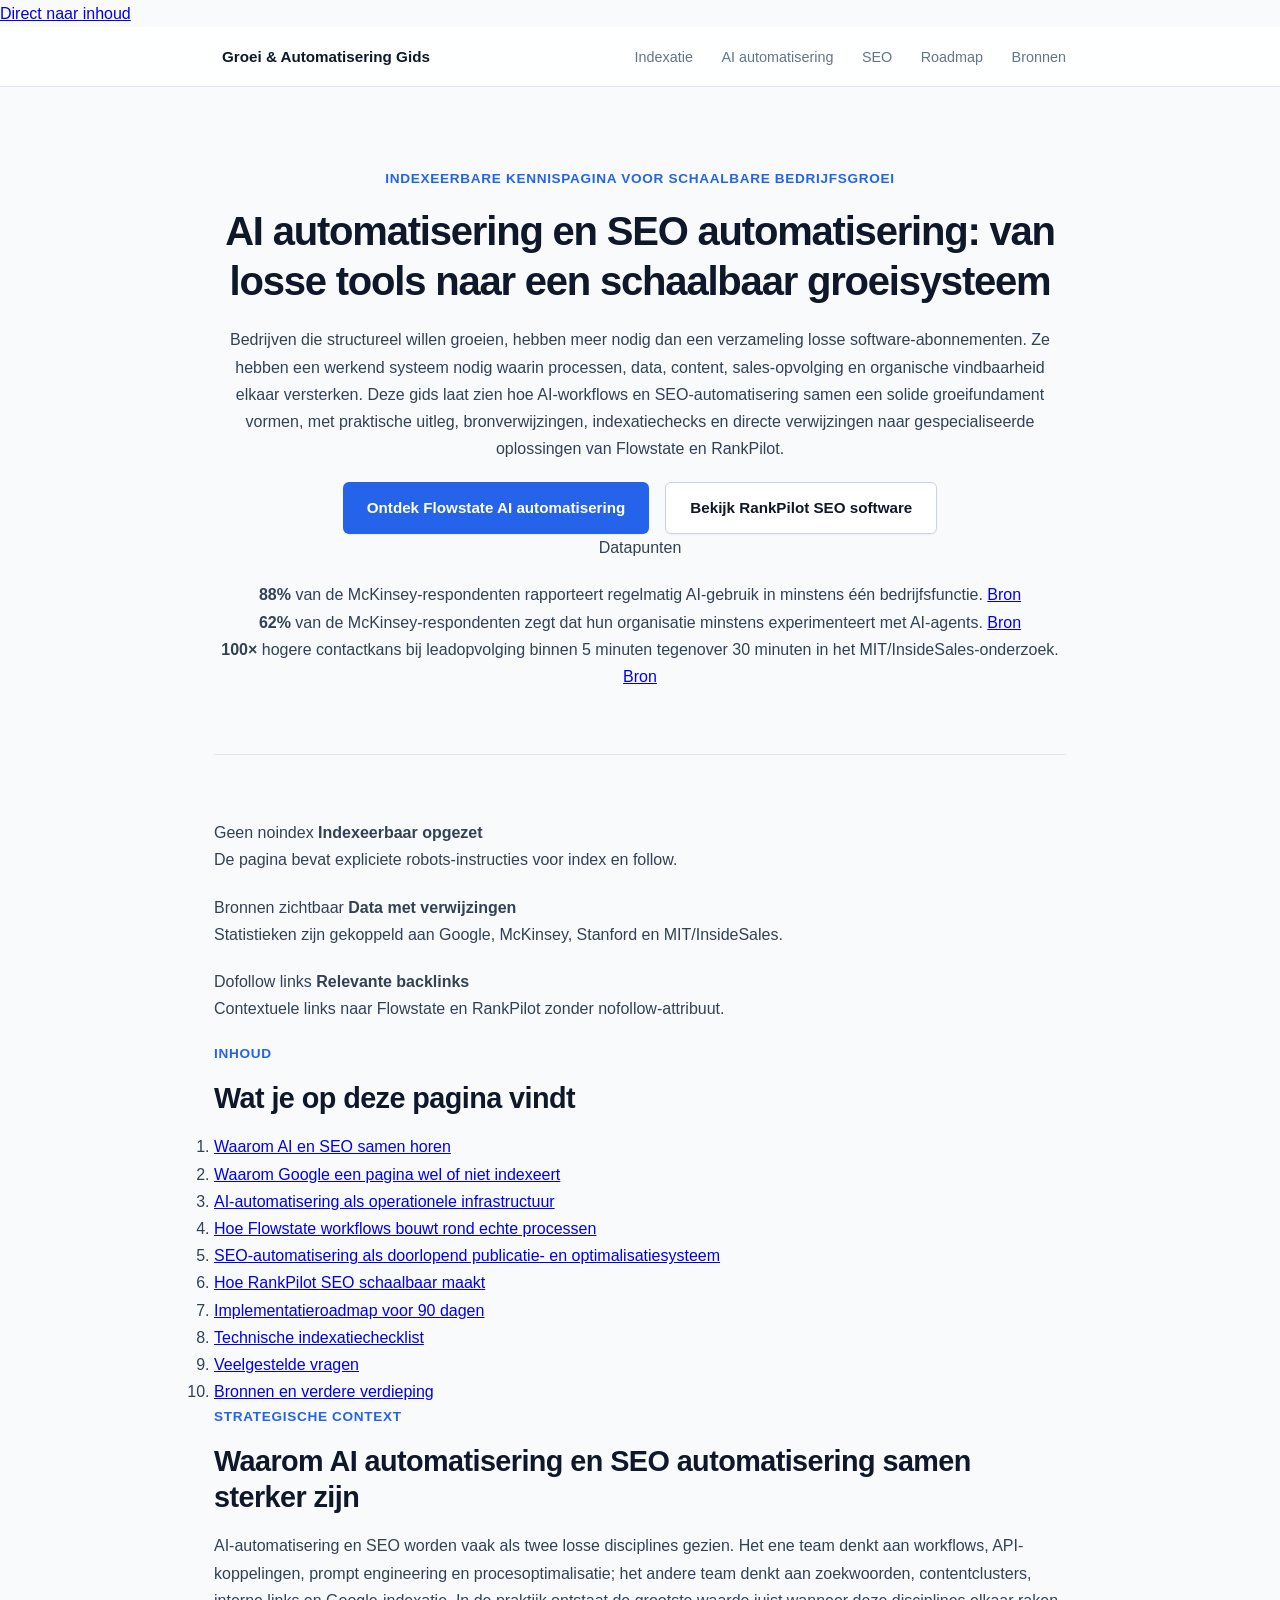
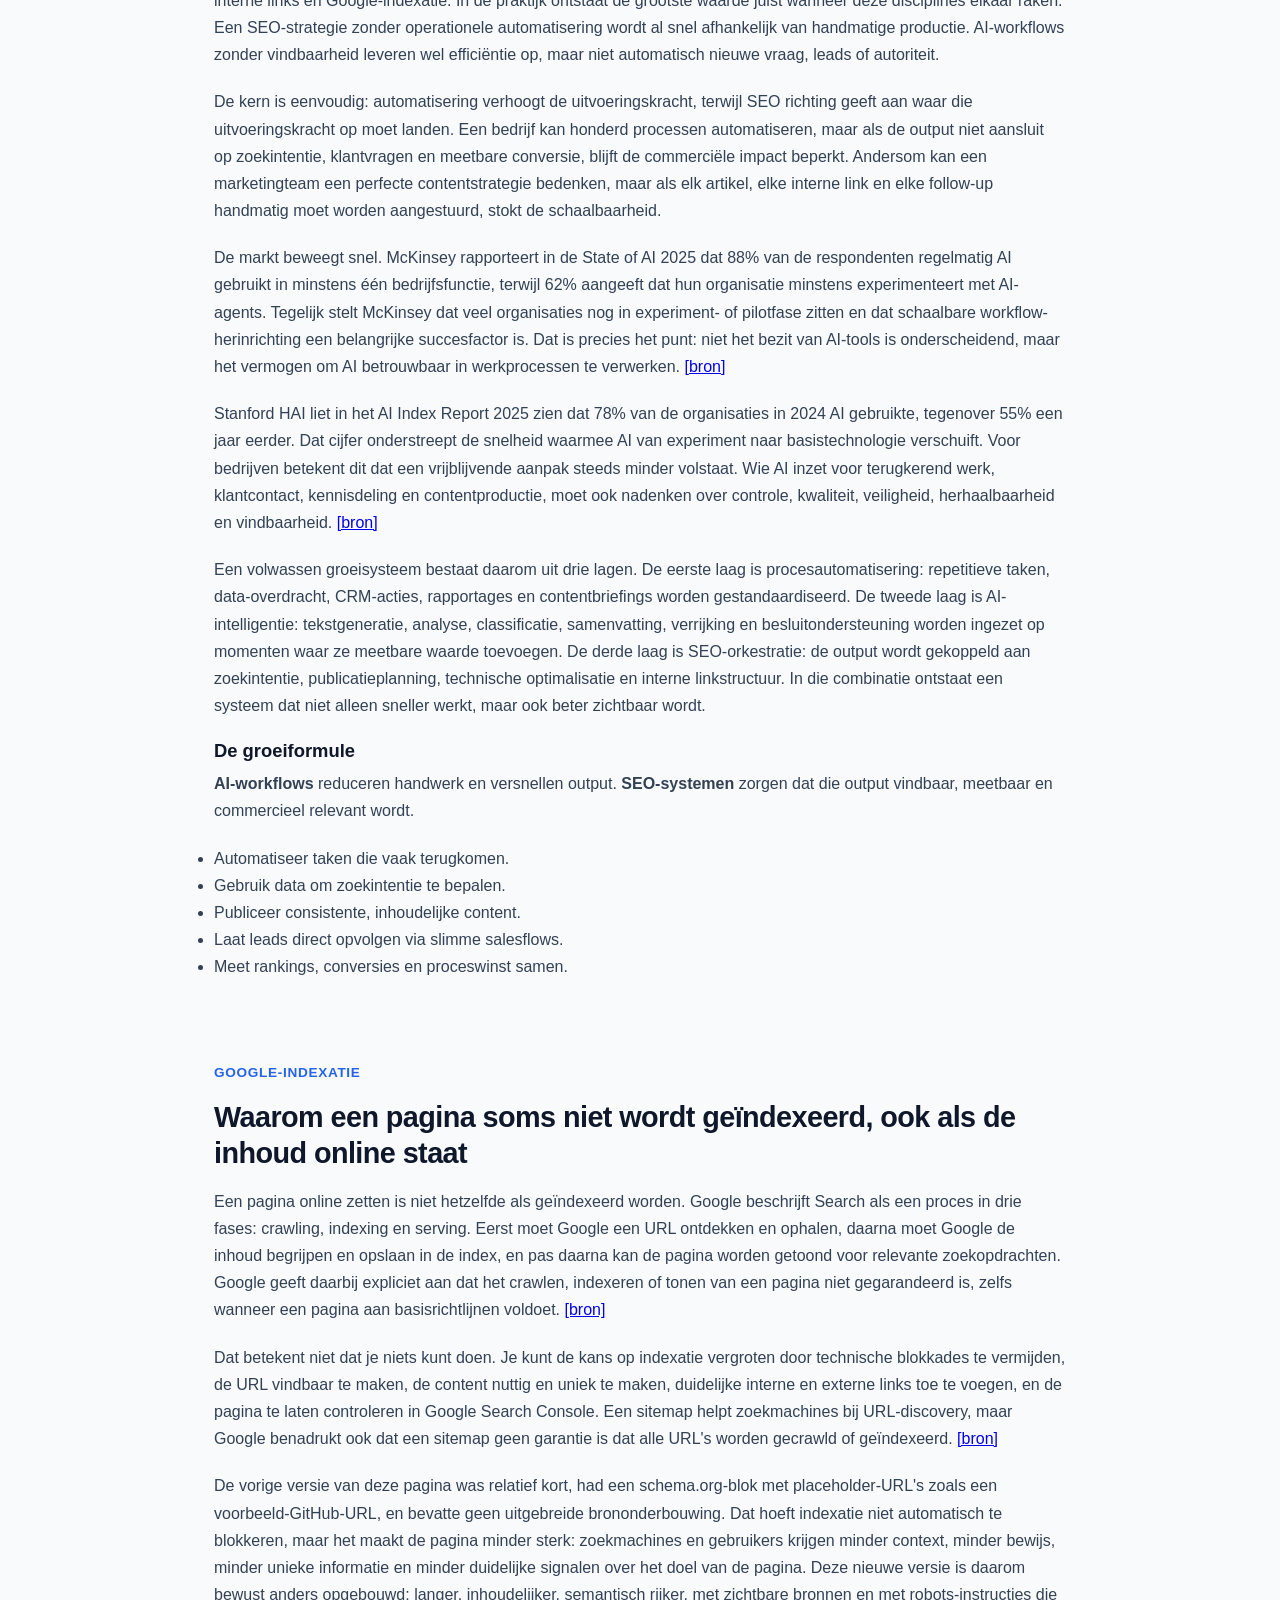
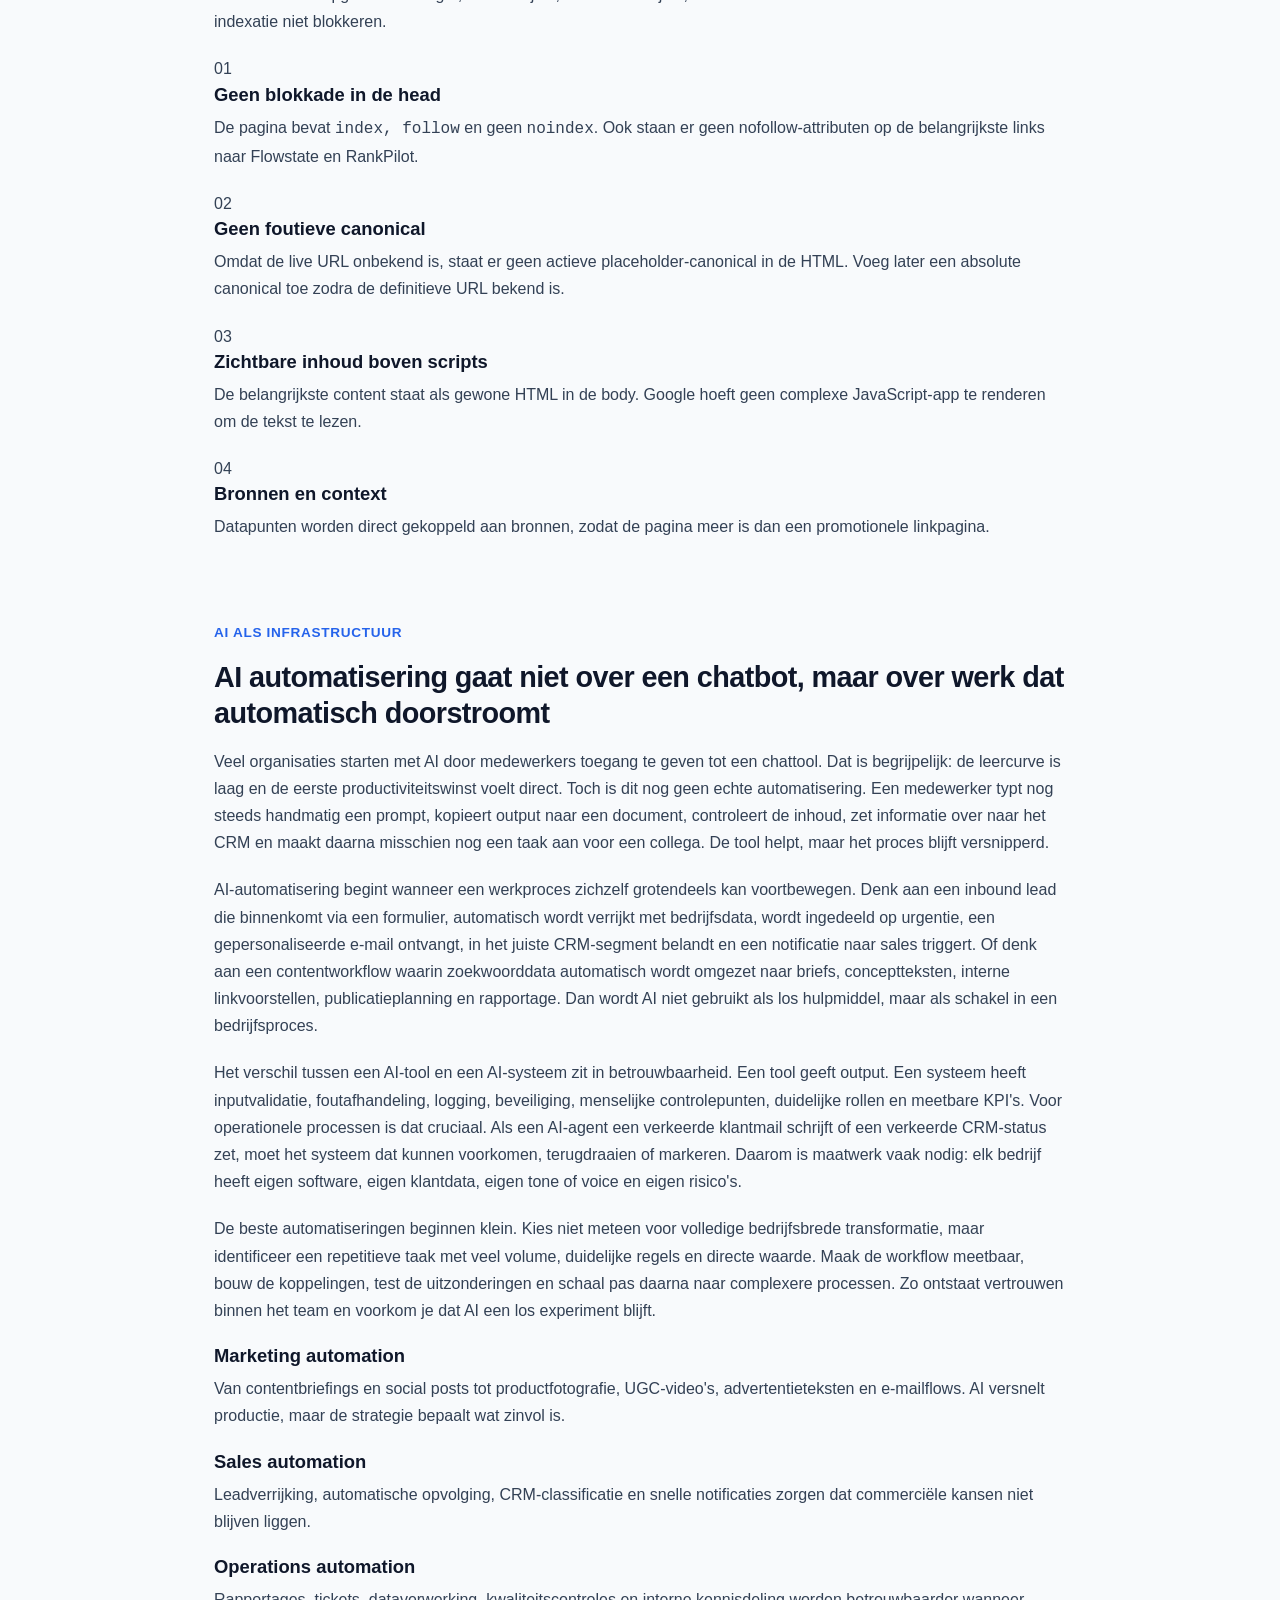
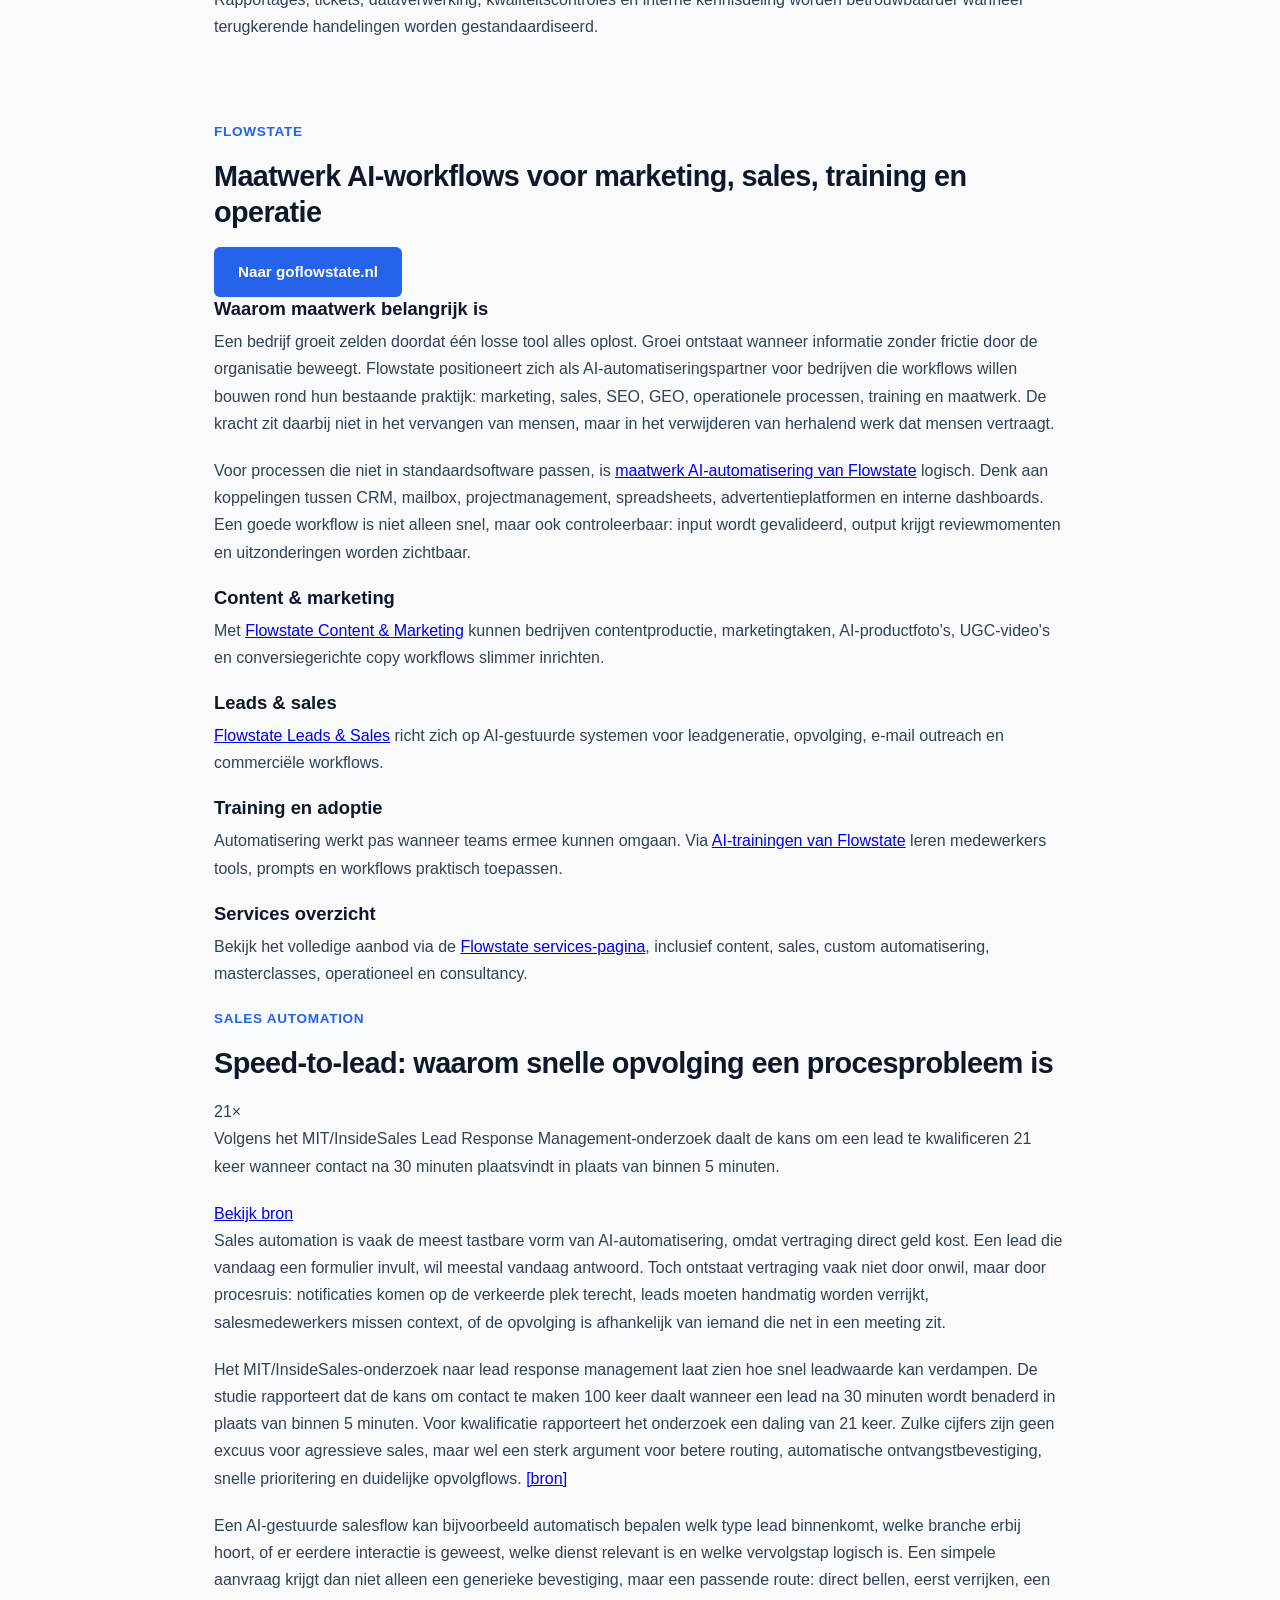
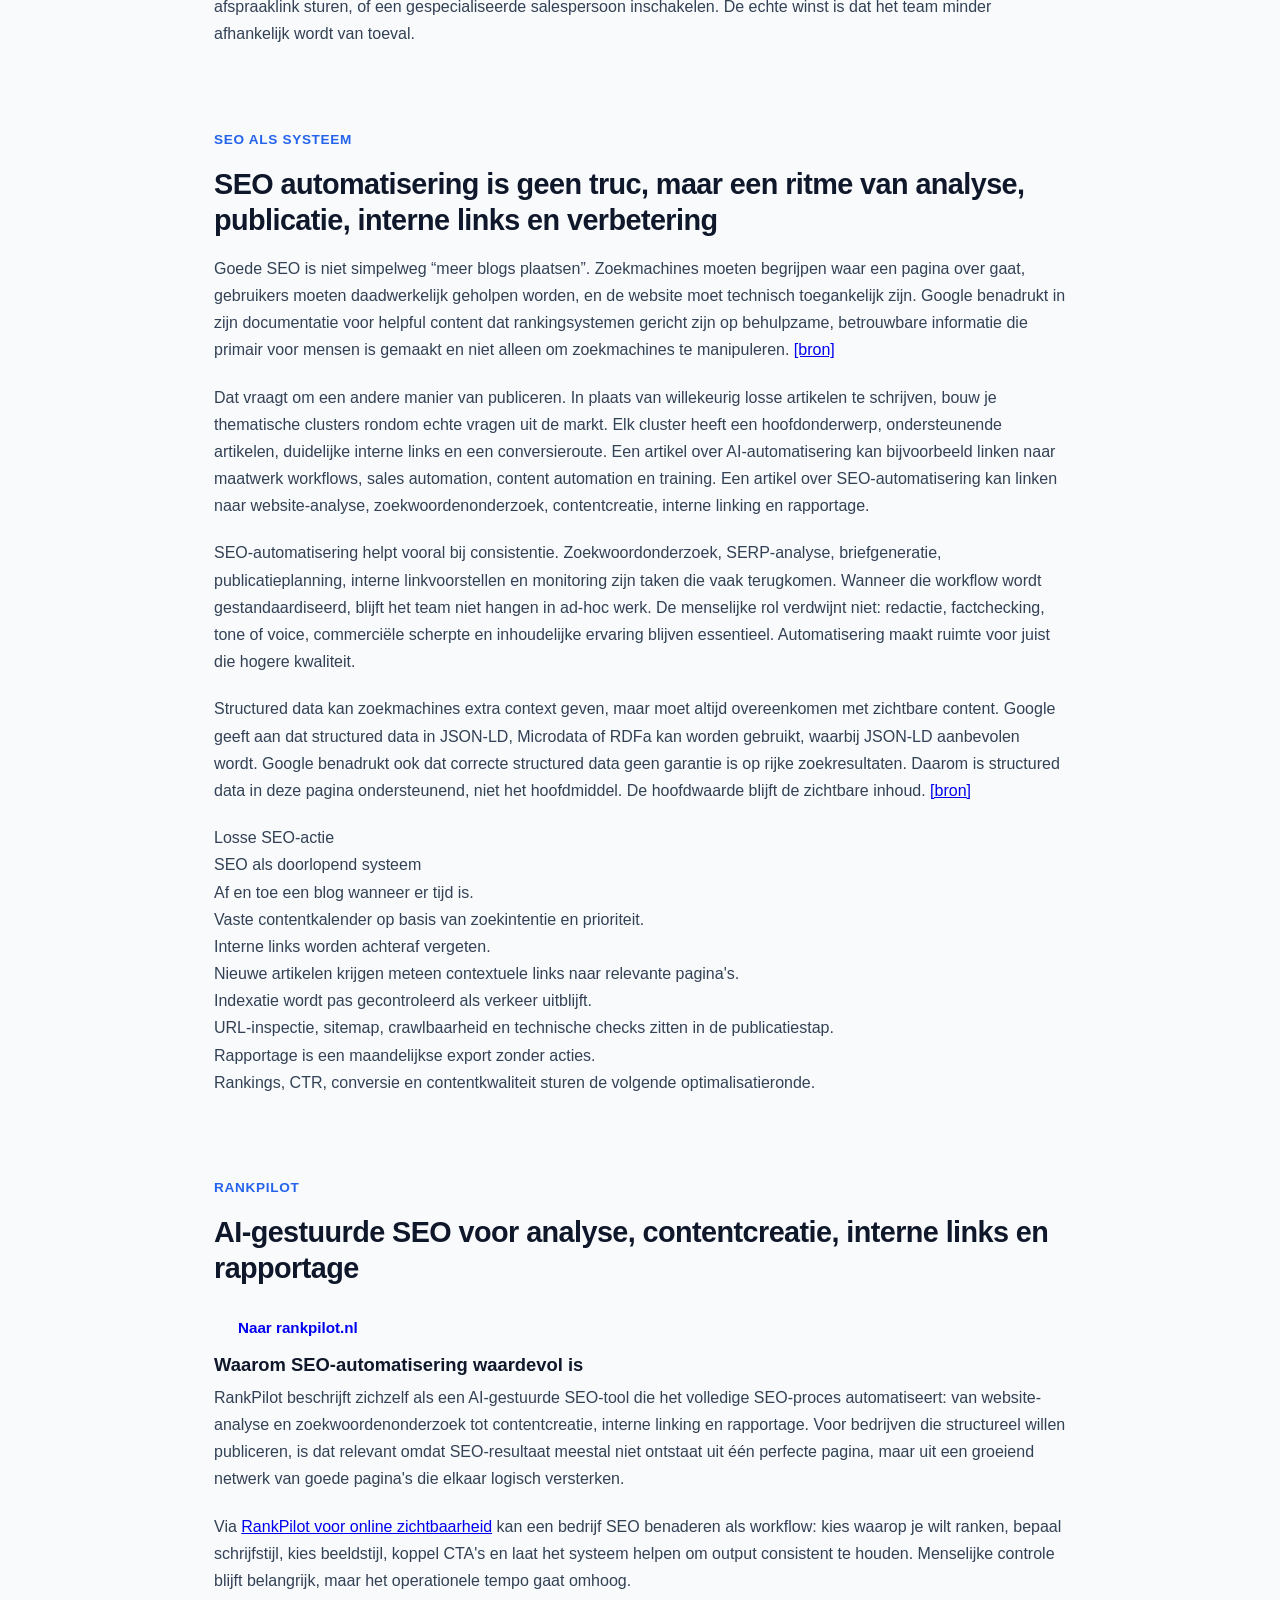
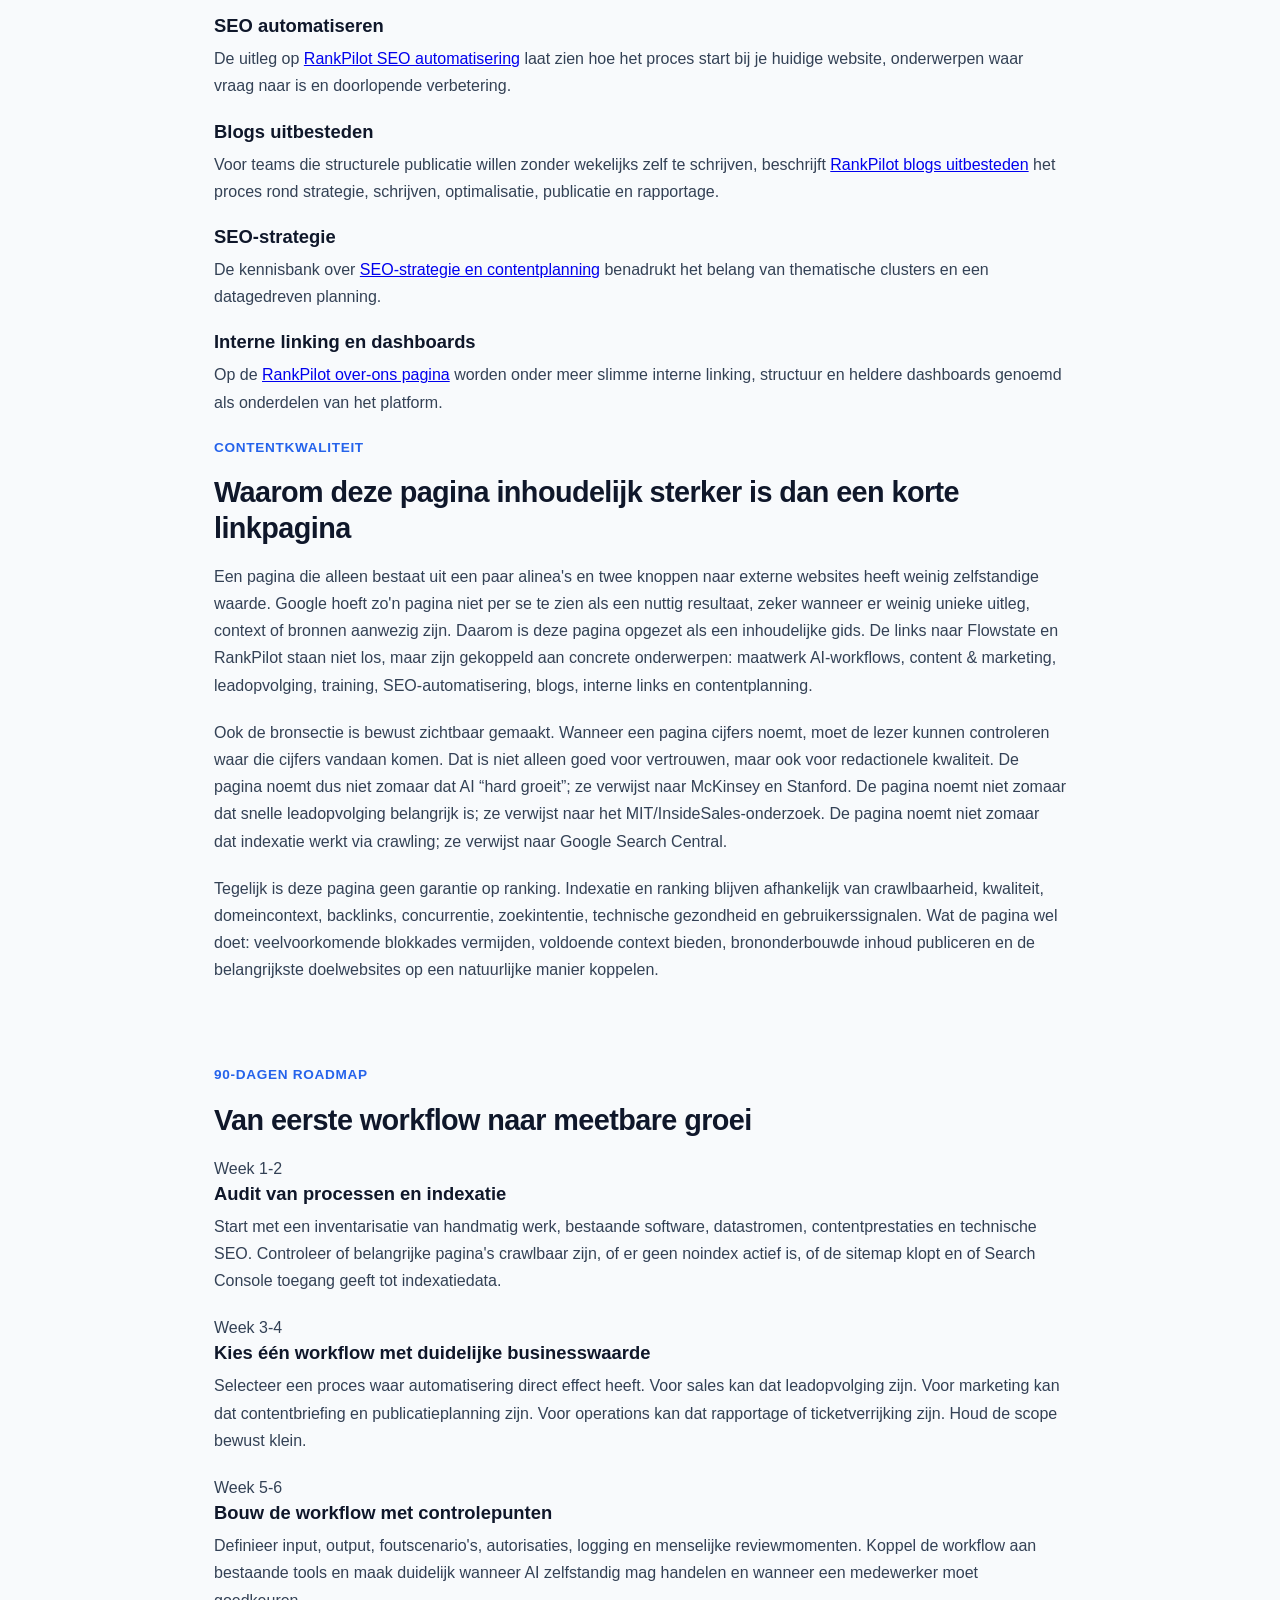
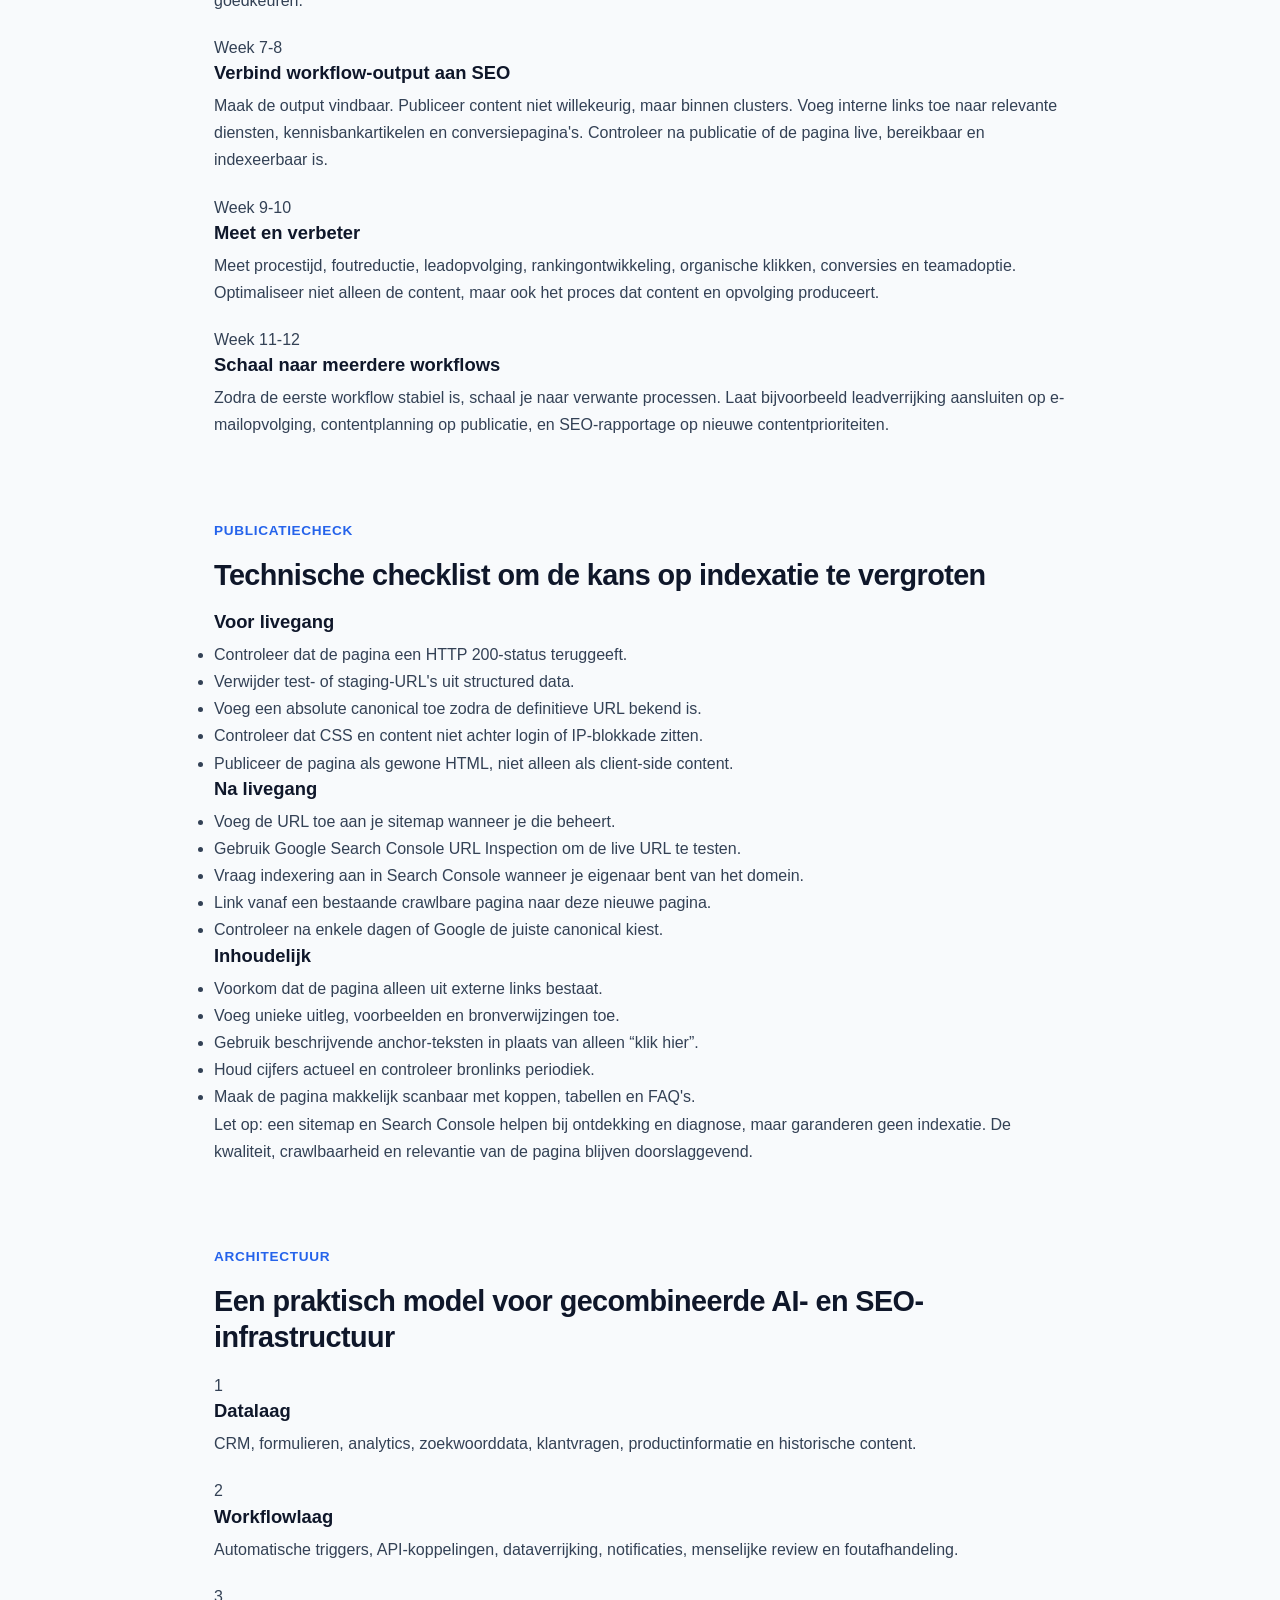
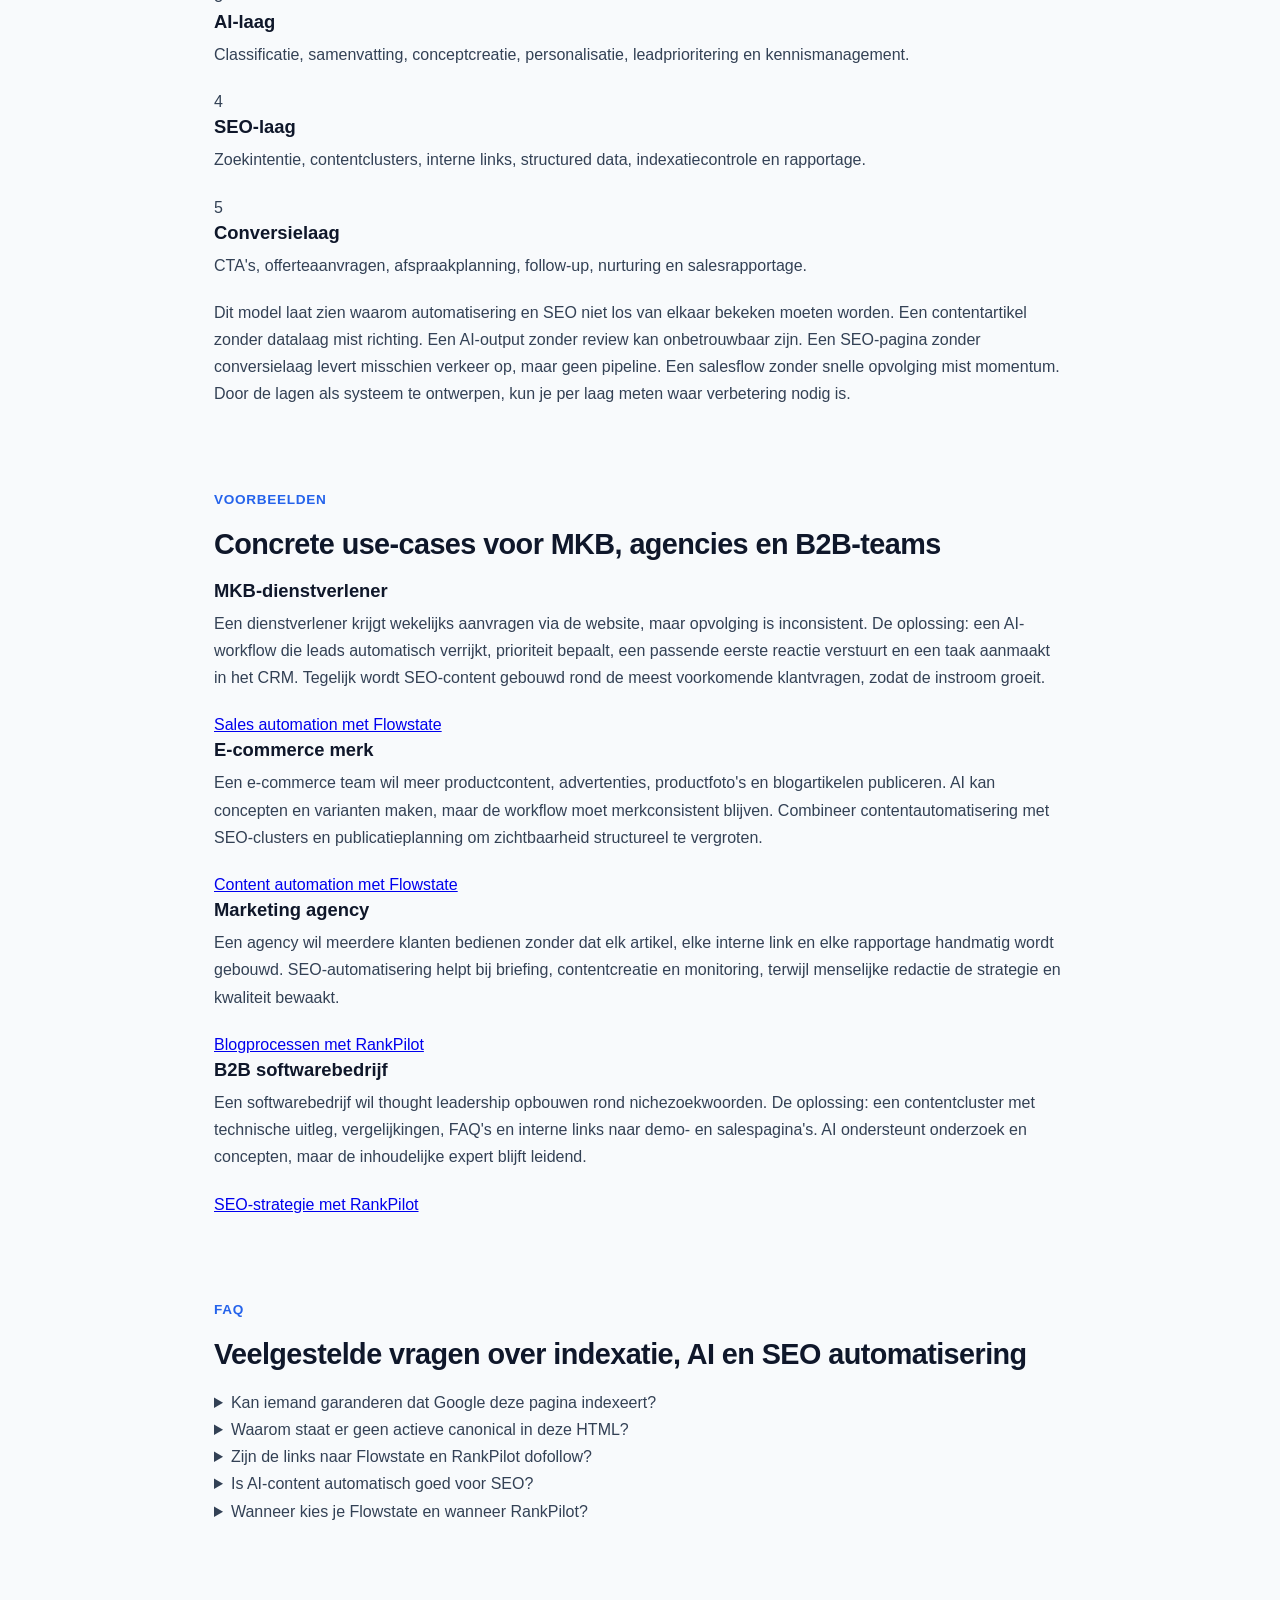
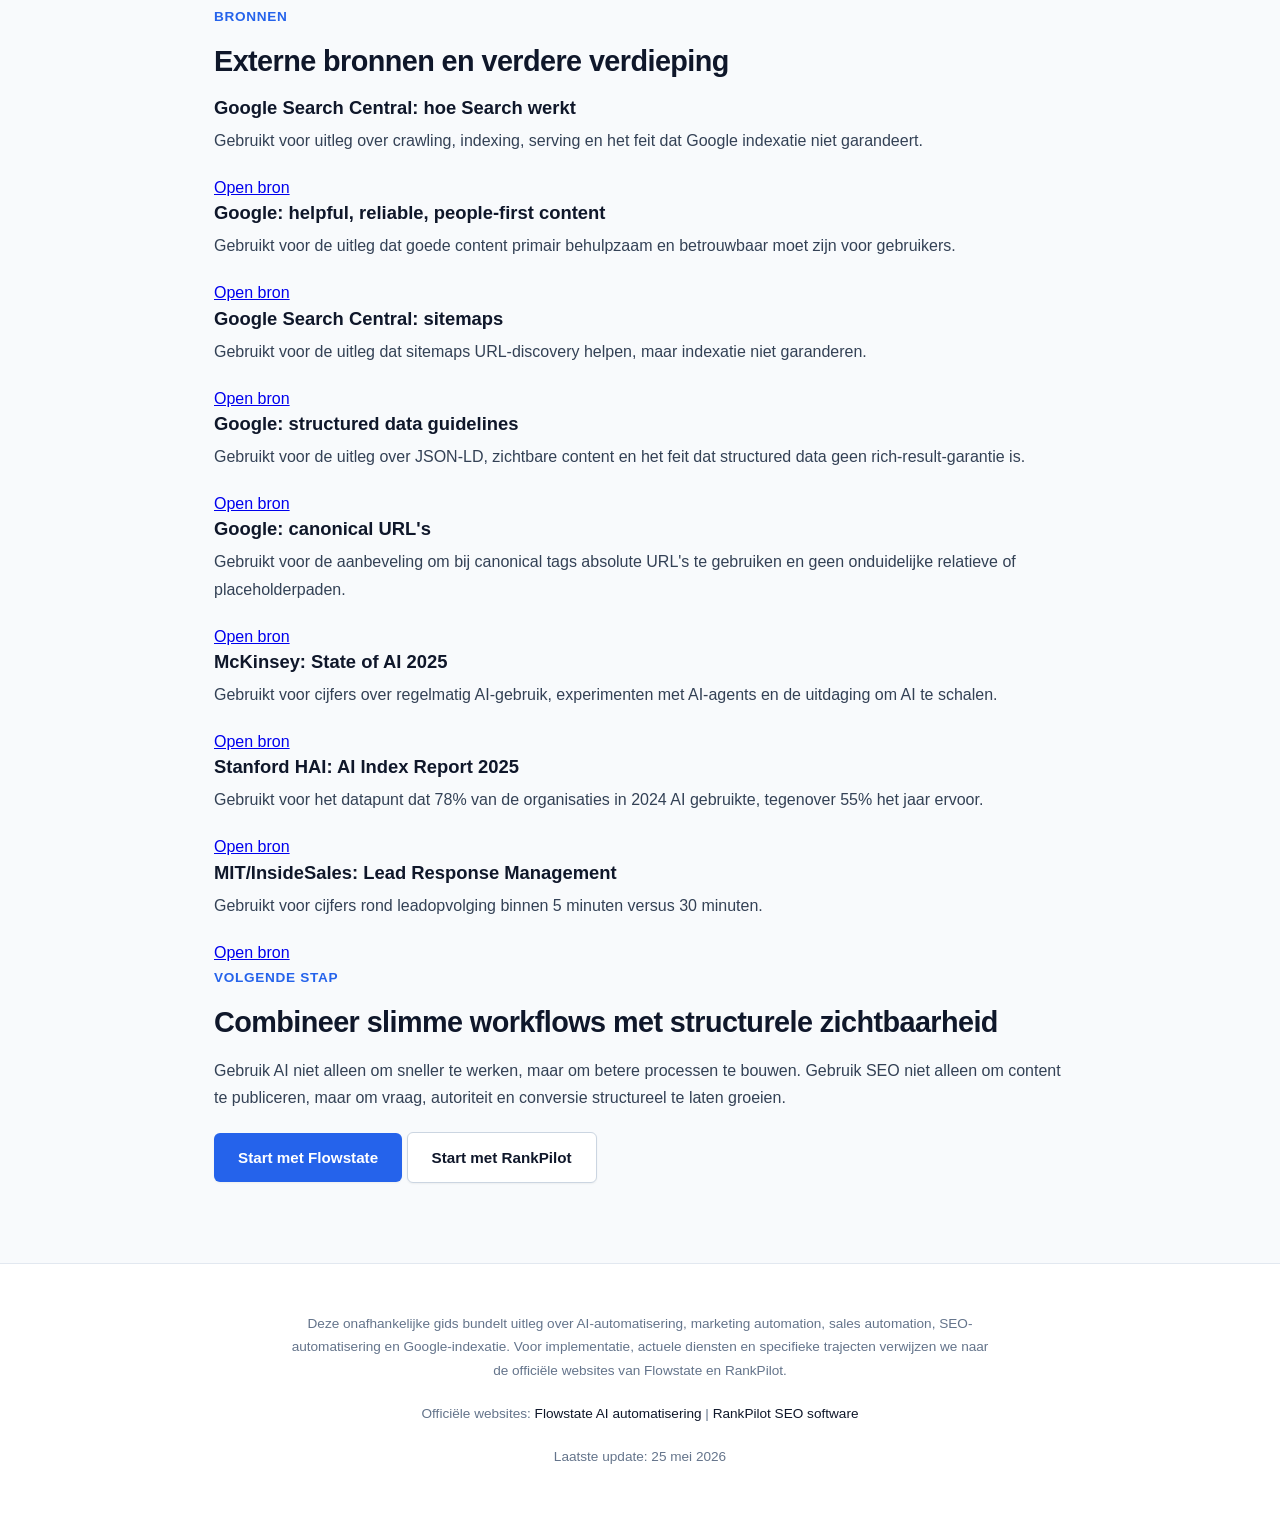
==== commit 22155d71: "Update index.html" ====
--- a/index.html
+++ b/index.html
@@ -1,208 +1,819 @@
 <!DOCTYPE html>
 <html lang="nl">
 <head>
-    <meta charset="UTF-8">
-    <meta name="viewport" content="width=device-width, initial-scale=1.0">
-    <title>Flowstate &amp; RankPilot — Schaalbare AI Automatisering &amp; SEO Systemen</title>
-    <meta name="description" content="Optimaliseer bedrijfsprocessen, marketing en sales met op maat gemaakte AI-workflows van Flowstate en schaalbare SEO-systemen van RankPilot.">
-    
-    <link rel="stylesheet" href="styles.css">
-    
-    <link rel="preconnect" href="https://fonts.googleapis.com">
-    <link rel="preconnect" href="https://fonts.gstatic.com" crossorigin>
-    <link href="https://fonts.googleapis.com/css2?family=Inter:wght@400;500;600;700&amp;display=swap" rel="stylesheet">
-
-    <script type="application/ld+json">
-    {
-      "@context": "https://schema.org",
-      "@graph": [
-        {
-          "@type": "WebPage",
-          "@id": "https://jouwgebruikersnaam.github.io/repo-naam/#webpage",
-          "url": "https://jouwgebruikersnaam.github.io/repo-naam/",
-          "name": "Flowstate & RankPilot — Schaalbare AI Automatisering & SEO Systemen",
-          "description": "Onafhankelijke informatiegids over schaalbare bedrijfsgroei via geavanceerde AI-infrastructuur, marketingautomatisering en datagestuurde SEO.",
-          "inLanguage": "nl-NL"
+  <meta charset="UTF-8">
+  <meta name="viewport" content="width=device-width, initial-scale=1.0">
+  <title>AI Automatisering & SEO Automatisering voor Schaalbare Groei | Flowstate & RankPilot</title>
+  <meta name="description" content="Uitgebreide gids over AI-automatisering, sales automation, marketing workflows, Google-indexatie en schaalbare SEO met Flowstate en RankPilot. Inclusief bronnen, data, checklist en implementatieroadmap.">
+  <meta name="robots" content="index, follow, max-image-preview:large, max-snippet:-1, max-video-preview:-1">
+  <meta name="googlebot" content="index, follow, max-image-preview:large, max-snippet:-1, max-video-preview:-1">
+  <meta name="theme-color" content="#0f172a">
+  <meta property="og:type" content="article">
+  <meta property="og:locale" content="nl_NL">
+  <meta property="og:title" content="AI Automatisering & SEO Automatisering voor Schaalbare Groei">
+  <meta property="og:description" content="Een complete Nederlandstalige gids over AI-workflows, SEO-systemen, Google-indexatie en groeiprocessen met Flowstate en RankPilot.">
+  <meta name="twitter:card" content="summary_large_image">
+  <meta name="twitter:title" content="AI Automatisering & SEO Automatisering voor Schaalbare Groei">
+  <meta name="twitter:description" content="Complete gids over AI-workflows, sales automation, contentautomatisering en indexeerbare SEO-systemen.">
+
+  <!--
+    BELANGRIJK VOOR INDEXATIE:
+    Voeg pas een canonical toe wanneer de definitieve live URL bekend is. Gebruik een absolute URL.
+    Voorbeeld:
+    <link rel="canonical" href="https://jouwdomein.nl/ai-automatisering-seo-gids/">
+    Laat geen placeholder-canonical staan, want die kan Google naar de verkeerde voorkeurs-URL sturen.
+  -->
+
+  <link rel="stylesheet" href="styles.css">
+
+  <script type="application/ld+json">
+  {
+    "@context": "https://schema.org",
+    "@graph": [
+      {
+        "@type": "WebPage",
+        "@id": "#webpage",
+        "name": "AI Automatisering en SEO Automatisering voor Schaalbare Groei",
+        "description": "Uitgebreide gids over hoe bedrijven AI-workflows, sales automation, contentautomatisering en SEO-systemen combineren voor meetbare groei.",
+        "inLanguage": "nl-NL",
+        "datePublished": "2026-05-25",
+        "dateModified": "2026-05-25",
+        "isAccessibleForFree": true,
+        "about": [
+          { "@type": "Thing", "name": "AI automatisering" },
+          { "@type": "Thing", "name": "SEO automatisering" },
+          { "@type": "Thing", "name": "Google indexatie" },
+          { "@type": "Thing", "name": "Marketing automation" },
+          { "@type": "Thing", "name": "Sales automation" }
+        ],
+        "mentions": [
+          { "@id": "https://goflowstate.nl/#organization" },
+          { "@id": "https://rankpilot.nl/#organization" }
+        ],
+        "mainEntity": { "@id": "#article" }
+      },
+      {
+        "@type": "Article",
+        "@id": "#article",
+        "headline": "AI automatisering en SEO automatisering: van losse tools naar schaalbare groei",
+        "description": "Een praktische en brononderbouwde gids voor ondernemers, marketingteams en operations managers die AI, automatisering en SEO structureel willen inzetten.",
+        "inLanguage": "nl-NL",
+        "datePublished": "2026-05-25",
+        "dateModified": "2026-05-25",
+        "author": {
+          "@type": "Organization",
+          "name": "Groei & Automatisering Gids"
         },
-        {
-          "@type": "Service",
-          "name": "Flowstate AI Automatisering",
-          "provider": {
-            "@type": "Organization",
-            "name": "Flowstate",
-            "url": "https://goflowstate.nl/"
+        "publisher": {
+          "@type": "Organization",
+          "name": "Groei & Automatisering Gids"
+        },
+        "citation": [
+          "https://developers.google.com/search/docs/fundamentals/how-search-works",
+          "https://developers.google.com/search/docs/fundamentals/creating-helpful-content",
+          "https://developers.google.com/search/docs/crawling-indexing/sitemaps/overview",
+          "https://developers.google.com/search/docs/appearance/structured-data/sd-policies",
+          "https://www.mckinsey.com/capabilities/quantumblack/our-insights/the-state-of-ai",
+          "https://hai.stanford.edu/ai-index/2025-ai-index-report",
+          "https://25649.fs1.hubspotusercontent-na2.net/hub/25649/file-13535879-pdf/docs/mit_study.pdf"
+        ]
+      },
+      {
+        "@type": "Organization",
+        "@id": "https://goflowstate.nl/#organization",
+        "name": "Flowstate",
+        "url": "https://goflowstate.nl/",
+        "description": "AI-automatiseringspartner voor marketing, sales, SEO, GEO, maatwerk workflows en training."
+      },
+      {
+        "@type": "Organization",
+        "@id": "https://rankpilot.nl/#organization",
+        "name": "RankPilot",
+        "url": "https://rankpilot.nl/",
+        "description": "AI-gestuurde SEO-tool voor website-analyse, zoekwoordenonderzoek, contentcreatie, interne linking en rapportage."
+      },
+      {
+        "@type": "BreadcrumbList",
+        "@id": "#breadcrumbs",
+        "itemListElement": [
+          {
+            "@type": "ListItem",
+            "position": 1,
+            "name": "Home",
+            "item": "./"
           },
-          "hasOfferCatalog": {
-            "@type": "OfferCatalog",
-            "name": "Flowstate Services",
-            "itemListElement": [
-              {
-                "@type": "Offer",
-                "itemOffered": {
-                  "@type": "Service",
-                  "name": "Maatwerk AI Workflows (Custom)",
-                  "url": "https://goflowstate.nl/services/custom/"
-                }
-              },
-              {
-                "@type": "Offer",
-                "itemOffered": {
-                  "@type": "Service",
-                  "name": "Content & Marketing Automatisering",
-                  "url": "https://goflowstate.nl/services/content-en-marketing/"
-                }
-              },
-              {
-                "@type": "Offer",
-                "itemOffered": {
-                  "@type": "Service",
-                  "name": "Leads & Sales Automatisering",
-                  "url": "https://goflowstate.nl/services/leads-en-sales/"
-                }
-              },
-              {
-                "@type": "Offer",
-                "itemOffered": {
-                  "@type": "Service",
-                  "name": "AI Training & Adoptie",
-                  "url": "https://goflowstate.nl/services/training/"
-                }
-              }
-            ]
+          {
+            "@type": "ListItem",
+            "position": 2,
+            "name": "AI automatisering en SEO automatisering"
           }
-        }
-      ]
-    }
-    </script>
+        ]
+      },
+      {
+        "@type": "FAQPage",
+        "@id": "#faq",
+        "mainEntity": [
+          {
+            "@type": "Question",
+            "name": "Garandeert deze pagina Google-indexatie?",
+            "acceptedAnswer": {
+              "@type": "Answer",
+              "text": "Niemand kan indexatie door Google garanderen. Deze pagina is wel technisch indexeerbaar opgezet: er staat geen noindex op, er is zichtbare inhoud, de links zijn crawlbaar, de structuur is semantisch en de bronnen zijn zichtbaar voor gebruikers."
+            }
+          },
+          {
+            "@type": "Question",
+            "name": "Waarom is een absolute canonical belangrijk?",
+            "acceptedAnswer": {
+              "@type": "Answer",
+              "text": "Een canonical helpt zoekmachines de voorkeursversie van een pagina te begrijpen. Gebruik pas een canonical wanneer de definitieve live URL bekend is en gebruik dan een absolute URL. Een foutieve placeholder-canonical kan juist verwarring veroorzaken."
+            }
+          },
+          {
+            "@type": "Question",
+            "name": "Wat is de rol van Flowstate in AI-automatisering?",
+            "acceptedAnswer": {
+              "@type": "Answer",
+              "text": "Flowstate bouwt AI-workflows voor onder meer maatwerk automatisering, content en marketing, leads en sales, training, consultancy en operationele processen."
+            }
+          },
+          {
+            "@type": "Question",
+            "name": "Wat is de rol van RankPilot in SEO-automatisering?",
+            "acceptedAnswer": {
+              "@type": "Answer",
+              "text": "RankPilot automatiseert onderdelen van SEO zoals website-analyse, zoekwoordenonderzoek, contentcreatie, interne linking, publicatie en rapportage."
+            }
+          }
+        ]
+      }
+    ]
+  }
+  </script>
 </head>
 <body>
-    <header class="site-header">
-      <div class="header-container">
-        <a class="brand" href="index.html" aria-label="Home">
-          <span class="brand-dot"></span> Groei &amp; Automatisering Gids
-        </a>
-        <nav aria-label="Hoofdnavigatie">
-          <a href="#architectuur">AI Infrastructuur</a>
-          <a href="#oplossingen">Flowstate Services</a>
-          <a href="#zichtbaarheid">Schaalbare SEO</a>
-        </nav>
-      </div>
-    </header>
-
-    <main>
-      <section class="hero" aria-labelledby="hero-title">
-        <span class="eyebrow">Strategische Procesoptimalisatie</span>
-        <h1 id="hero-title">Versnel de bedrijfsgroei met naadloze AI-systemen en datagestuurde SEO</h1>
-        <p class="intro">
-          Moderne organisaties schalen niet efficiënt door losse tools te implementeren. Echte slagkracht 
-          ontstaat wanneer complexe bedrijfsprocessen, marketingpipelines en zoekmachine-autoriteit worden 
-          samengesmolten tot één feilloos, geautomatiseerd ecosysteem.
-        </p>
-        <div class="hero-actions" aria-label="Primaire acties">
-          <a class="button primary" href="https://goflowstate.nl/">Bezoek Flowstate</a>
-          <a class="button secondary" href="https://rankpilot.nl/">Bezoek RankPilot</a>
-        </div>
-      </section>
-
-      <section id="architectuur" class="content-section">
-        <span class="section-kicker">Het Fundament</span>
-        <h2>Maatwerk architectuur voor unieke bedrijfsprocessen</h2>
-        <p>
-          Geen enkel bedrijf is identiek. Standaardsoftware loopt al snel tegen beperkingen aan wanneer processen 
-          complexer worden. Om operationele bottlenecks definitief te elimineren, is een op maat gemaakte 
-          technische infrastructuur vereist die feilloos integreert met het bestaande software-ecosysteem.
-        </p>
-        <p>
-          Door te kiezen voor <a href="https://goflowstate.nl/services/custom/" class="text-link">maatwerk AI-automatisering voor unieke processen</a>, 
-          verzeker je de organisatie van veilige, enterprise-grade architecturen (zoals geïsoleerde n8n-omgevingen) 
-          voorzien van end-to-end data-encryptie en robuuste API-koppelingen. Dit stelt teams in staat om handmatig 
-          werk te decimeren en betrouwbaar te schalen.
-        </p>
-      </section>
-
-      <section id="oplossingen" class="services-grid-section">
-        <div class="section-header">
-          <span class="section-kicker">Gerichte Oplossingen</span>
-          <h2>Koppelingen die marketing, sales en teams transformeren</h2>
-          <p class="section-desc">
-            AI-toepassingen leveren pas meetbare ROI op wanneer ze direct bijdragen aan output, klantwerving en adoptie. 
-            Flowstate richt zich op de kernpijlers van commerciële en operationele slagkracht:
-          </p>
-        </div>
-
-        <div class="grid-container">
-          <article class="service-card">
-            <h3>Content &amp; Marketing</h3>
-            <p>
-              Zet online zichtbaarheid op de automatische piloot zonder in te leveren op authenticiteit. 
-              Van geautomatiseerde pipelines voor converterende AI-productfoto's en in-house UGC-video's tot schaalbare 
-              copywriting die exact voldoet aan de strenge <strong>E-E-A-T richtlijnen</strong> van Google.
-            </p>
-            <a href="https://goflowstate.nl/services/content-en-marketing/" class="card-link">Meer over Content Automatisering →</a>
-          </article>
-
-          <article class="service-card">
-            <h3>Leads &amp; Sales</h3>
-            <p>
-              Laat geen enkele warme prospect meer liggen. Implementeer 24/7 geautomatiseerde e-mail outreach, 
-              slimme CRM-verrijking, gerichte database-heractivatie en geavanceerde <strong>Speed to Lead</strong> systemen 
-              waarmee het salesteam binnen één minuut reageert op nieuwe aanvragen.
-            </p>
-            <a href="https://goflowstate.nl/services/leads-en-sales/" class="card-link">Meer over Sales Automatisering →</a>
-          </article>
-
-          <article class="service-card">
-            <h3>Team Training &amp; Adoptie</h3>
-            <p>
-              Technologie is slechts zo krachtig als de mensen die het bedienen. Borg de interne adoptie met 
-              praktijkgerichte masterclasses, interactieve teambuilding en gerichte trainingen in 
-              <strong>prompt engineering</strong> om medewerkers naadloos te laten samenwerken met AI.
-            </p>
-            <a href="https://goflowstate.nl/services/training/" class="card-link">Meer over AI Trainingen →</a>
-          </article>
-        </div>
-      </section>
-
-      <section id="zichtbaarheid" class="split-section">
-        <article class="split-content">
-          <h2>SEO vereist een doorlopend systeem, geen losse flodders</h2>
-          <p>
-            Duurzame topposities in zoekmachines worden niet bereikt met incidentele blogposts. Zoekmachine-autoriteit 
-            vraagt om een strakke, herhaalbare cyclus van technische audits, zoekintentie-analyses, doelgerichte content-creatie 
-            en een feilloze interne linkstructuur.
-          </p>
-          <p>
-            Met de systemen van <a href="https://rankpilot.nl/" class="text-link">RankPilot voor geautomatiseerde SEO en online zichtbaarheid</a> 
-            worden tijdrovende aspecten zoals website-indexatie, diepgaande concurrentieanalyses en het strategisch 
-            inplannen van content samengevoegd tot een overzichtelijk, doorlopend groeiproces. Zo bouwt de website 
-            structureel aan domeinautoriteit.
-          </p>
-        </article>
-        
-        <aside class="note" aria-label="Samenvatting">
-          <h3>De Groeiformule</h3>
-          <ul>
-            <li><strong>Elimineer ruis:</strong> Maatwerk workflows halen de druk van operationele teams.</li>
-            <li><strong>Schaalbare output:</strong> Consistente publicatie verhoogt organische posities.</li>
-            <li><strong>Directe opvolging:</strong> AI-sales verkort de reactietijd naar seconden.</li>
-            <li><strong>Menselijke borging:</strong> Training garandeert een veilige en effectieve werkwijze.</li>
+  <a class="skip-link" href="#inhoud">Direct naar inhoud</a>
+
+  <header class="site-header" role="banner">
+    <div class="header-container">
+      <a class="brand" href="./" aria-label="Home">
+        <span class="brand-mark" aria-hidden="true"></span>
+        <span>Groei & Automatisering Gids</span>
+      </a>
+      <nav class="main-nav" aria-label="Hoofdnavigatie">
+        <a href="#indexatie">Indexatie</a>
+        <a href="#ai-automatisering">AI automatisering</a>
+        <a href="#seo-automatisering">SEO</a>
+        <a href="#roadmap">Roadmap</a>
+        <a href="#bronnen">Bronnen</a>
+      </nav>
+    </div>
+  </header>
+
+  <main id="inhoud">
+    <section class="hero section-shell" aria-labelledby="hero-title">
+      <div class="hero-grid">
+        <div class="hero-copy">
+          <p class="eyebrow">Indexeerbare kennispagina voor schaalbare bedrijfsgroei</p>
+          <h1 id="hero-title">AI automatisering en SEO automatisering: van losse tools naar een schaalbaar groeisysteem</h1>
+          <p class="hero-intro">
+            Bedrijven die structureel willen groeien, hebben meer nodig dan een verzameling losse software-abonnementen. Ze hebben een werkend systeem nodig waarin processen, data, content, sales-opvolging en organische vindbaarheid elkaar versterken. Deze gids laat zien hoe AI-workflows en SEO-automatisering samen een solide groeifundament vormen, met praktische uitleg, bronverwijzingen, indexatiechecks en directe verwijzingen naar gespecialiseerde oplossingen van Flowstate en RankPilot.
+          </p>
+          <div class="hero-actions" aria-label="Belangrijkste links">
+            <a class="button primary" href="https://goflowstate.nl/" target="_blank" rel="noopener">Ontdek Flowstate AI automatisering</a>
+            <a class="button secondary" href="https://rankpilot.nl/" target="_blank" rel="noopener">Bekijk RankPilot SEO software</a>
+          </div>
+        </div>
+
+        <aside class="hero-panel" aria-label="Kerncijfers uit externe bronnen">
+          <p class="panel-label">Datapunten</p>
+          <div class="metric">
+            <strong>88%</strong>
+            <span>van de McKinsey-respondenten rapporteert regelmatig AI-gebruik in minstens één bedrijfsfunctie.</span>
+            <a href="#bron-mckinsey">Bron</a>
+          </div>
+          <div class="metric">
+            <strong>62%</strong>
+            <span>van de McKinsey-respondenten zegt dat hun organisatie minstens experimenteert met AI-agents.</span>
+            <a href="#bron-mckinsey">Bron</a>
+          </div>
+          <div class="metric">
+            <strong>100×</strong>
+            <span>hogere contactkans bij leadopvolging binnen 5 minuten tegenover 30 minuten in het MIT/InsideSales-onderzoek.</span>
+            <a href="#bron-mit">Bron</a>
+          </div>
+        </aside>
+      </div>
+    </section>
+
+    <section class="trust-strip" aria-label="Snelle samenvatting">
+      <div>
+        <span class="trust-label">Geen noindex</span>
+        <strong>Indexeerbaar opgezet</strong>
+        <p>De pagina bevat expliciete robots-instructies voor index en follow.</p>
+      </div>
+      <div>
+        <span class="trust-label">Bronnen zichtbaar</span>
+        <strong>Data met verwijzingen</strong>
+        <p>Statistieken zijn gekoppeld aan Google, McKinsey, Stanford en MIT/InsideSales.</p>
+      </div>
+      <div>
+        <span class="trust-label">Dofollow links</span>
+        <strong>Relevante backlinks</strong>
+        <p>Contextuele links naar Flowstate en RankPilot zonder nofollow-attribuut.</p>
+      </div>
+    </section>
+
+    <section class="section-shell toc-section" aria-labelledby="toc-title">
+      <div class="section-heading compact">
+        <p class="eyebrow">Inhoud</p>
+        <h2 id="toc-title">Wat je op deze pagina vindt</h2>
+      </div>
+      <ol class="toc-list">
+        <li><a href="#waarom">Waarom AI en SEO samen horen</a></li>
+        <li><a href="#indexatie">Waarom Google een pagina wel of niet indexeert</a></li>
+        <li><a href="#ai-automatisering">AI-automatisering als operationele infrastructuur</a></li>
+        <li><a href="#flowstate">Hoe Flowstate workflows bouwt rond echte processen</a></li>
+        <li><a href="#seo-automatisering">SEO-automatisering als doorlopend publicatie- en optimalisatiesysteem</a></li>
+        <li><a href="#rankpilot">Hoe RankPilot SEO schaalbaar maakt</a></li>
+        <li><a href="#roadmap">Implementatieroadmap voor 90 dagen</a></li>
+        <li><a href="#checklist">Technische indexatiechecklist</a></li>
+        <li><a href="#faq-section">Veelgestelde vragen</a></li>
+        <li><a href="#bronnen">Bronnen en verdere verdieping</a></li>
+      </ol>
+    </section>
+
+    <section id="waarom" class="section-shell content-section" aria-labelledby="waarom-title">
+      <div class="section-heading">
+        <p class="eyebrow">Strategische context</p>
+        <h2 id="waarom-title">Waarom AI automatisering en SEO automatisering samen sterker zijn</h2>
+      </div>
+      <div class="content-grid">
+        <article class="rich-text">
+          <p>
+            AI-automatisering en SEO worden vaak als twee losse disciplines gezien. Het ene team denkt aan workflows, API-koppelingen, prompt engineering en procesoptimalisatie; het andere team denkt aan zoekwoorden, contentclusters, interne links en Google-indexatie. In de praktijk ontstaat de grootste waarde juist wanneer deze disciplines elkaar raken. Een SEO-strategie zonder operationele automatisering wordt al snel afhankelijk van handmatige productie. AI-workflows zonder vindbaarheid leveren wel efficiëntie op, maar niet automatisch nieuwe vraag, leads of autoriteit.
+          </p>
+          <p>
+            De kern is eenvoudig: automatisering verhoogt de uitvoeringskracht, terwijl SEO richting geeft aan waar die uitvoeringskracht op moet landen. Een bedrijf kan honderd processen automatiseren, maar als de output niet aansluit op zoekintentie, klantvragen en meetbare conversie, blijft de commerciële impact beperkt. Andersom kan een marketingteam een perfecte contentstrategie bedenken, maar als elk artikel, elke interne link en elke follow-up handmatig moet worden aangestuurd, stokt de schaalbaarheid.
+          </p>
+          <p>
+            De markt beweegt snel. McKinsey rapporteert in de State of AI 2025 dat 88% van de respondenten regelmatig AI gebruikt in minstens één bedrijfsfunctie, terwijl 62% aangeeft dat hun organisatie minstens experimenteert met AI-agents. Tegelijk stelt McKinsey dat veel organisaties nog in experiment- of pilotfase zitten en dat schaalbare workflow-herinrichting een belangrijke succesfactor is. Dat is precies het punt: niet het bezit van AI-tools is onderscheidend, maar het vermogen om AI betrouwbaar in werkprocessen te verwerken. <a class="source-inline" href="#bron-mckinsey">[bron]</a>
+          </p>
+          <p>
+            Stanford HAI liet in het AI Index Report 2025 zien dat 78% van de organisaties in 2024 AI gebruikte, tegenover 55% een jaar eerder. Dat cijfer onderstreept de snelheid waarmee AI van experiment naar basistechnologie verschuift. Voor bedrijven betekent dit dat een vrijblijvende aanpak steeds minder volstaat. Wie AI inzet voor terugkerend werk, klantcontact, kennisdeling en contentproductie, moet ook nadenken over controle, kwaliteit, veiligheid, herhaalbaarheid en vindbaarheid. <a class="source-inline" href="#bron-stanford">[bron]</a>
+          </p>
+          <p>
+            Een volwassen groeisysteem bestaat daarom uit drie lagen. De eerste laag is procesautomatisering: repetitieve taken, data-overdracht, CRM-acties, rapportages en contentbriefings worden gestandaardiseerd. De tweede laag is AI-intelligentie: tekstgeneratie, analyse, classificatie, samenvatting, verrijking en besluitondersteuning worden ingezet op momenten waar ze meetbare waarde toevoegen. De derde laag is SEO-orkestratie: de output wordt gekoppeld aan zoekintentie, publicatieplanning, technische optimalisatie en interne linkstructuur. In die combinatie ontstaat een systeem dat niet alleen sneller werkt, maar ook beter zichtbaar wordt.
+          </p>
+        </article>
+        <aside class="callout-card">
+          <h3>De groeiformule</h3>
+          <p>
+            <strong>AI-workflows</strong> reduceren handwerk en versnellen output. <strong>SEO-systemen</strong> zorgen dat die output vindbaar, meetbaar en commercieel relevant wordt.
+          </p>
+          <ul class="check-list">
+            <li>Automatiseer taken die vaak terugkomen.</li>
+            <li>Gebruik data om zoekintentie te bepalen.</li>
+            <li>Publiceer consistente, inhoudelijke content.</li>
+            <li>Laat leads direct opvolgen via slimme salesflows.</li>
+            <li>Meet rankings, conversies en proceswinst samen.</li>
           </ul>
         </aside>
-      </section>
-    </main>
-
-    <footer class="site-footer">
-      <div class="footer-container">
-        <p>
-          Deze onafhankelijke gids bundelt hoogwaardige kennis over AI-infrastructuur, procesoptimalisatie en zoekmachine-autoriteit. 
-          Bezoek de officiële platformen voor diepgaande specificaties, audits en implementatietrajecten.
-        </p>
-        <p class="footer-links">
-          Geautoriseerde partners: 
-          <a href="https://goflowstate.nl/">Flowstate AI Agency</a> <span class="separator">|</span> 
-          <a href="https://rankpilot.nl/">RankPilot SEO Software</a>
-        </p>
-      </div>
-    </footer>
+      </div>
+    </section>
+
+    <section id="indexatie" class="section-shell content-section highlighted" aria-labelledby="indexatie-title">
+      <div class="section-heading">
+        <p class="eyebrow">Google-indexatie</p>
+        <h2 id="indexatie-title">Waarom een pagina soms niet wordt geïndexeerd, ook als de inhoud online staat</h2>
+      </div>
+      <div class="rich-text wide">
+        <p>
+          Een pagina online zetten is niet hetzelfde als geïndexeerd worden. Google beschrijft Search als een proces in drie fases: crawling, indexing en serving. Eerst moet Google een URL ontdekken en ophalen, daarna moet Google de inhoud begrijpen en opslaan in de index, en pas daarna kan de pagina worden getoond voor relevante zoekopdrachten. Google geeft daarbij expliciet aan dat het crawlen, indexeren of tonen van een pagina niet gegarandeerd is, zelfs wanneer een pagina aan basisrichtlijnen voldoet. <a class="source-inline" href="#bron-google-search">[bron]</a>
+        </p>
+        <p>
+          Dat betekent niet dat je niets kunt doen. Je kunt de kans op indexatie vergroten door technische blokkades te vermijden, de URL vindbaar te maken, de content nuttig en uniek te maken, duidelijke interne en externe links toe te voegen, en de pagina te laten controleren in Google Search Console. Een sitemap helpt zoekmachines bij URL-discovery, maar Google benadrukt ook dat een sitemap geen garantie is dat alle URL's worden gecrawld of geïndexeerd. <a class="source-inline" href="#bron-sitemap">[bron]</a>
+        </p>
+        <p>
+          De vorige versie van deze pagina was relatief kort, had een schema.org-blok met placeholder-URL's zoals een voorbeeld-GitHub-URL, en bevatte geen uitgebreide brononderbouwing. Dat hoeft indexatie niet automatisch te blokkeren, maar het maakt de pagina minder sterk: zoekmachines en gebruikers krijgen minder context, minder bewijs, minder unieke informatie en minder duidelijke signalen over het doel van de pagina. Deze nieuwe versie is daarom bewust anders opgebouwd: langer, inhoudelijker, semantisch rijker, met zichtbare bronnen en met robots-instructies die indexatie niet blokkeren.
+        </p>
+      </div>
+
+      <div class="indexation-grid">
+        <article class="index-card">
+          <span class="number">01</span>
+          <h3>Geen blokkade in de head</h3>
+          <p>De pagina bevat <code>index, follow</code> en geen <code>noindex</code>. Ook staan er geen nofollow-attributen op de belangrijkste links naar Flowstate en RankPilot.</p>
+        </article>
+        <article class="index-card">
+          <span class="number">02</span>
+          <h3>Geen foutieve canonical</h3>
+          <p>Omdat de live URL onbekend is, staat er geen actieve placeholder-canonical in de HTML. Voeg later een absolute canonical toe zodra de definitieve URL bekend is.</p>
+        </article>
+        <article class="index-card">
+          <span class="number">03</span>
+          <h3>Zichtbare inhoud boven scripts</h3>
+          <p>De belangrijkste content staat als gewone HTML in de body. Google hoeft geen complexe JavaScript-app te renderen om de tekst te lezen.</p>
+        </article>
+        <article class="index-card">
+          <span class="number">04</span>
+          <h3>Bronnen en context</h3>
+          <p>Datapunten worden direct gekoppeld aan bronnen, zodat de pagina meer is dan een promotionele linkpagina.</p>
+        </article>
+      </div>
+    </section>
+
+    <section id="ai-automatisering" class="section-shell content-section" aria-labelledby="ai-title">
+      <div class="section-heading">
+        <p class="eyebrow">AI als infrastructuur</p>
+        <h2 id="ai-title">AI automatisering gaat niet over een chatbot, maar over werk dat automatisch doorstroomt</h2>
+      </div>
+      <div class="rich-text wide">
+        <p>
+          Veel organisaties starten met AI door medewerkers toegang te geven tot een chattool. Dat is begrijpelijk: de leercurve is laag en de eerste productiviteitswinst voelt direct. Toch is dit nog geen echte automatisering. Een medewerker typt nog steeds handmatig een prompt, kopieert output naar een document, controleert de inhoud, zet informatie over naar het CRM en maakt daarna misschien nog een taak aan voor een collega. De tool helpt, maar het proces blijft versnipperd.
+        </p>
+        <p>
+          AI-automatisering begint wanneer een werkproces zichzelf grotendeels kan voortbewegen. Denk aan een inbound lead die binnenkomt via een formulier, automatisch wordt verrijkt met bedrijfsdata, wordt ingedeeld op urgentie, een gepersonaliseerde e-mail ontvangt, in het juiste CRM-segment belandt en een notificatie naar sales triggert. Of denk aan een contentworkflow waarin zoekwoorddata automatisch wordt omgezet naar briefs, conceptteksten, interne linkvoorstellen, publicatieplanning en rapportage. Dan wordt AI niet gebruikt als los hulpmiddel, maar als schakel in een bedrijfsproces.
+        </p>
+        <p>
+          Het verschil tussen een AI-tool en een AI-systeem zit in betrouwbaarheid. Een tool geeft output. Een systeem heeft inputvalidatie, foutafhandeling, logging, beveiliging, menselijke controlepunten, duidelijke rollen en meetbare KPI's. Voor operationele processen is dat cruciaal. Als een AI-agent een verkeerde klantmail schrijft of een verkeerde CRM-status zet, moet het systeem dat kunnen voorkomen, terugdraaien of markeren. Daarom is maatwerk vaak nodig: elk bedrijf heeft eigen software, eigen klantdata, eigen tone of voice en eigen risico's.
+        </p>
+        <p>
+          De beste automatiseringen beginnen klein. Kies niet meteen voor volledige bedrijfsbrede transformatie, maar identificeer een repetitieve taak met veel volume, duidelijke regels en directe waarde. Maak de workflow meetbaar, bouw de koppelingen, test de uitzonderingen en schaal pas daarna naar complexere processen. Zo ontstaat vertrouwen binnen het team en voorkom je dat AI een los experiment blijft.
+        </p>
+      </div>
+
+      <div class="feature-grid three">
+        <article class="feature-card">
+          <h3>Marketing automation</h3>
+          <p>Van contentbriefings en social posts tot productfotografie, UGC-video's, advertentieteksten en e-mailflows. AI versnelt productie, maar de strategie bepaalt wat zinvol is.</p>
+        </article>
+        <article class="feature-card">
+          <h3>Sales automation</h3>
+          <p>Leadverrijking, automatische opvolging, CRM-classificatie en snelle notificaties zorgen dat commerciële kansen niet blijven liggen.</p>
+        </article>
+        <article class="feature-card">
+          <h3>Operations automation</h3>
+          <p>Rapportages, tickets, dataverwerking, kwaliteitscontroles en interne kennisdeling worden betrouwbaarder wanneer terugkerende handelingen worden gestandaardiseerd.</p>
+        </article>
+      </div>
+    </section>
+
+    <section id="flowstate" class="section-shell partner-section" aria-labelledby="flowstate-title">
+      <div class="partner-header">
+        <div>
+          <p class="eyebrow">Flowstate</p>
+          <h2 id="flowstate-title">Maatwerk AI-workflows voor marketing, sales, training en operatie</h2>
+        </div>
+        <a class="button primary" href="https://goflowstate.nl/" target="_blank" rel="noopener">Naar goflowstate.nl</a>
+      </div>
+
+      <div class="partner-grid">
+        <article class="partner-card large">
+          <h3>Waarom maatwerk belangrijk is</h3>
+          <p>
+            Een bedrijf groeit zelden doordat één losse tool alles oplost. Groei ontstaat wanneer informatie zonder frictie door de organisatie beweegt. Flowstate positioneert zich als AI-automatiseringspartner voor bedrijven die workflows willen bouwen rond hun bestaande praktijk: marketing, sales, SEO, GEO, operationele processen, training en maatwerk. De kracht zit daarbij niet in het vervangen van mensen, maar in het verwijderen van herhalend werk dat mensen vertraagt.
+          </p>
+          <p>
+            Voor processen die niet in standaardsoftware passen, is <a href="https://goflowstate.nl/services/custom/" target="_blank" rel="noopener">maatwerk AI-automatisering van Flowstate</a> logisch. Denk aan koppelingen tussen CRM, mailbox, projectmanagement, spreadsheets, advertentieplatformen en interne dashboards. Een goede workflow is niet alleen snel, maar ook controleerbaar: input wordt gevalideerd, output krijgt reviewmomenten en uitzonderingen worden zichtbaar.
+          </p>
+        </article>
+        <article class="partner-card">
+          <h3>Content & marketing</h3>
+          <p>
+            Met <a href="https://goflowstate.nl/services/content-en-marketing/" target="_blank" rel="noopener">Flowstate Content & Marketing</a> kunnen bedrijven contentproductie, marketingtaken, AI-productfoto's, UGC-video's en conversiegerichte copy workflows slimmer inrichten.
+          </p>
+        </article>
+        <article class="partner-card">
+          <h3>Leads & sales</h3>
+          <p>
+            <a href="https://goflowstate.nl/services/leads-en-sales/" target="_blank" rel="noopener">Flowstate Leads & Sales</a> richt zich op AI-gestuurde systemen voor leadgeneratie, opvolging, e-mail outreach en commerciële workflows.
+          </p>
+        </article>
+        <article class="partner-card">
+          <h3>Training en adoptie</h3>
+          <p>
+            Automatisering werkt pas wanneer teams ermee kunnen omgaan. Via <a href="https://goflowstate.nl/services/training/" target="_blank" rel="noopener">AI-trainingen van Flowstate</a> leren medewerkers tools, prompts en workflows praktisch toepassen.
+          </p>
+        </article>
+        <article class="partner-card">
+          <h3>Services overzicht</h3>
+          <p>
+            Bekijk het volledige aanbod via de <a href="https://goflowstate.nl/services/" target="_blank" rel="noopener">Flowstate services-pagina</a>, inclusief content, sales, custom automatisering, masterclasses, operationeel en consultancy.
+          </p>
+        </article>
+      </div>
+    </section>
+
+    <section class="section-shell content-section" aria-labelledby="sales-title">
+      <div class="section-heading">
+        <p class="eyebrow">Sales automation</p>
+        <h2 id="sales-title">Speed-to-lead: waarom snelle opvolging een procesprobleem is</h2>
+      </div>
+      <div class="content-grid reverse">
+        <aside class="stat-card">
+          <span class="stat-number">21×</span>
+          <p>Volgens het MIT/InsideSales Lead Response Management-onderzoek daalt de kans om een lead te kwalificeren 21 keer wanneer contact na 30 minuten plaatsvindt in plaats van binnen 5 minuten.</p>
+          <a href="#bron-mit">Bekijk bron</a>
+        </aside>
+        <article class="rich-text">
+          <p>
+            Sales automation is vaak de meest tastbare vorm van AI-automatisering, omdat vertraging direct geld kost. Een lead die vandaag een formulier invult, wil meestal vandaag antwoord. Toch ontstaat vertraging vaak niet door onwil, maar door procesruis: notificaties komen op de verkeerde plek terecht, leads moeten handmatig worden verrijkt, salesmedewerkers missen context, of de opvolging is afhankelijk van iemand die net in een meeting zit.
+          </p>
+          <p>
+            Het MIT/InsideSales-onderzoek naar lead response management laat zien hoe snel leadwaarde kan verdampen. De studie rapporteert dat de kans om contact te maken 100 keer daalt wanneer een lead na 30 minuten wordt benaderd in plaats van binnen 5 minuten. Voor kwalificatie rapporteert het onderzoek een daling van 21 keer. Zulke cijfers zijn geen excuus voor agressieve sales, maar wel een sterk argument voor betere routing, automatische ontvangstbevestiging, snelle prioritering en duidelijke opvolgflows. <a class="source-inline" href="#bron-mit">[bron]</a>
+          </p>
+          <p>
+            Een AI-gestuurde salesflow kan bijvoorbeeld automatisch bepalen welk type lead binnenkomt, welke branche erbij hoort, of er eerdere interactie is geweest, welke dienst relevant is en welke vervolgstap logisch is. Een simpele aanvraag krijgt dan niet alleen een generieke bevestiging, maar een passende route: direct bellen, eerst verrijken, een afspraaklink sturen, of een gespecialiseerde salespersoon inschakelen. De echte winst is dat het team minder afhankelijk wordt van toeval.
+          </p>
+        </article>
+      </div>
+    </section>
+
+    <section id="seo-automatisering" class="section-shell content-section highlighted" aria-labelledby="seo-title">
+      <div class="section-heading">
+        <p class="eyebrow">SEO als systeem</p>
+        <h2 id="seo-title">SEO automatisering is geen truc, maar een ritme van analyse, publicatie, interne links en verbetering</h2>
+      </div>
+      <div class="rich-text wide">
+        <p>
+          Goede SEO is niet simpelweg “meer blogs plaatsen”. Zoekmachines moeten begrijpen waar een pagina over gaat, gebruikers moeten daadwerkelijk geholpen worden, en de website moet technisch toegankelijk zijn. Google benadrukt in zijn documentatie voor helpful content dat rankingsystemen gericht zijn op behulpzame, betrouwbare informatie die primair voor mensen is gemaakt en niet alleen om zoekmachines te manipuleren. <a class="source-inline" href="#bron-helpful">[bron]</a>
+        </p>
+        <p>
+          Dat vraagt om een andere manier van publiceren. In plaats van willekeurig losse artikelen te schrijven, bouw je thematische clusters rondom echte vragen uit de markt. Elk cluster heeft een hoofdonderwerp, ondersteunende artikelen, duidelijke interne links en een conversieroute. Een artikel over AI-automatisering kan bijvoorbeeld linken naar maatwerk workflows, sales automation, content automation en training. Een artikel over SEO-automatisering kan linken naar website-analyse, zoekwoordenonderzoek, contentcreatie, interne linking en rapportage.
+        </p>
+        <p>
+          SEO-automatisering helpt vooral bij consistentie. Zoekwoordonderzoek, SERP-analyse, briefgeneratie, publicatieplanning, interne linkvoorstellen en monitoring zijn taken die vaak terugkomen. Wanneer die workflow wordt gestandaardiseerd, blijft het team niet hangen in ad-hoc werk. De menselijke rol verdwijnt niet: redactie, factchecking, tone of voice, commerciële scherpte en inhoudelijke ervaring blijven essentieel. Automatisering maakt ruimte voor juist die hogere kwaliteit.
+        </p>
+        <p>
+          Structured data kan zoekmachines extra context geven, maar moet altijd overeenkomen met zichtbare content. Google geeft aan dat structured data in JSON-LD, Microdata of RDFa kan worden gebruikt, waarbij JSON-LD aanbevolen wordt. Google benadrukt ook dat correcte structured data geen garantie is op rijke zoekresultaten. Daarom is structured data in deze pagina ondersteunend, niet het hoofdmiddel. De hoofdwaarde blijft de zichtbare inhoud. <a class="source-inline" href="#bron-structured-data">[bron]</a>
+        </p>
+      </div>
+
+      <div class="comparison-table" role="table" aria-label="Verschil tussen losse SEO en SEO als systeem">
+        <div role="row" class="table-head">
+          <div role="columnheader">Losse SEO-actie</div>
+          <div role="columnheader">SEO als doorlopend systeem</div>
+        </div>
+        <div role="row">
+          <div role="cell">Af en toe een blog wanneer er tijd is.</div>
+          <div role="cell">Vaste contentkalender op basis van zoekintentie en prioriteit.</div>
+        </div>
+        <div role="row">
+          <div role="cell">Interne links worden achteraf vergeten.</div>
+          <div role="cell">Nieuwe artikelen krijgen meteen contextuele links naar relevante pagina's.</div>
+        </div>
+        <div role="row">
+          <div role="cell">Indexatie wordt pas gecontroleerd als verkeer uitblijft.</div>
+          <div role="cell">URL-inspectie, sitemap, crawlbaarheid en technische checks zitten in de publicatiestap.</div>
+        </div>
+        <div role="row">
+          <div role="cell">Rapportage is een maandelijkse export zonder acties.</div>
+          <div role="cell">Rankings, CTR, conversie en contentkwaliteit sturen de volgende optimalisatieronde.</div>
+        </div>
+      </div>
+    </section>
+
+    <section id="rankpilot" class="section-shell partner-section dark" aria-labelledby="rankpilot-title">
+      <div class="partner-header">
+        <div>
+          <p class="eyebrow">RankPilot</p>
+          <h2 id="rankpilot-title">AI-gestuurde SEO voor analyse, contentcreatie, interne links en rapportage</h2>
+        </div>
+        <a class="button light" href="https://rankpilot.nl/" target="_blank" rel="noopener">Naar rankpilot.nl</a>
+      </div>
+
+      <div class="partner-grid">
+        <article class="partner-card large">
+          <h3>Waarom SEO-automatisering waardevol is</h3>
+          <p>
+            RankPilot beschrijft zichzelf als een AI-gestuurde SEO-tool die het volledige SEO-proces automatiseert: van website-analyse en zoekwoordenonderzoek tot contentcreatie, interne linking en rapportage. Voor bedrijven die structureel willen publiceren, is dat relevant omdat SEO-resultaat meestal niet ontstaat uit één perfecte pagina, maar uit een groeiend netwerk van goede pagina's die elkaar logisch versterken.
+          </p>
+          <p>
+            Via <a href="https://rankpilot.nl/" target="_blank" rel="noopener">RankPilot voor online zichtbaarheid</a> kan een bedrijf SEO benaderen als workflow: kies waarop je wilt ranken, bepaal schrijfstijl, kies beeldstijl, koppel CTA's en laat het systeem helpen om output consistent te houden. Menselijke controle blijft belangrijk, maar het operationele tempo gaat omhoog.
+          </p>
+        </article>
+        <article class="partner-card">
+          <h3>SEO automatiseren</h3>
+          <p>
+            De uitleg op <a href="https://rankpilot.nl/seo/" target="_blank" rel="noopener">RankPilot SEO automatisering</a> laat zien hoe het proces start bij je huidige website, onderwerpen waar vraag naar is en doorlopende verbetering.
+          </p>
+        </article>
+        <article class="partner-card">
+          <h3>Blogs uitbesteden</h3>
+          <p>
+            Voor teams die structurele publicatie willen zonder wekelijks zelf te schrijven, beschrijft <a href="https://rankpilot.nl/blogs-uitbesteden/" target="_blank" rel="noopener">RankPilot blogs uitbesteden</a> het proces rond strategie, schrijven, optimalisatie, publicatie en rapportage.
+          </p>
+        </article>
+        <article class="partner-card">
+          <h3>SEO-strategie</h3>
+          <p>
+            De kennisbank over <a href="https://rankpilot.nl/kennisbank/seo-strategie-en-contentplanning/" target="_blank" rel="noopener">SEO-strategie en contentplanning</a> benadrukt het belang van thematische clusters en een datagedreven planning.
+          </p>
+        </article>
+        <article class="partner-card">
+          <h3>Interne linking en dashboards</h3>
+          <p>
+            Op de <a href="https://rankpilot.nl/over-ons/" target="_blank" rel="noopener">RankPilot over-ons pagina</a> worden onder meer slimme interne linking, structuur en heldere dashboards genoemd als onderdelen van het platform.
+          </p>
+        </article>
+      </div>
+    </section>
+
+    <section class="section-shell content-section" aria-labelledby="contentkwaliteit-title">
+      <div class="section-heading">
+        <p class="eyebrow">Contentkwaliteit</p>
+        <h2 id="contentkwaliteit-title">Waarom deze pagina inhoudelijk sterker is dan een korte linkpagina</h2>
+      </div>
+      <div class="rich-text wide">
+        <p>
+          Een pagina die alleen bestaat uit een paar alinea's en twee knoppen naar externe websites heeft weinig zelfstandige waarde. Google hoeft zo'n pagina niet per se te zien als een nuttig resultaat, zeker wanneer er weinig unieke uitleg, context of bronnen aanwezig zijn. Daarom is deze pagina opgezet als een inhoudelijke gids. De links naar Flowstate en RankPilot staan niet los, maar zijn gekoppeld aan concrete onderwerpen: maatwerk AI-workflows, content & marketing, leadopvolging, training, SEO-automatisering, blogs, interne links en contentplanning.
+        </p>
+        <p>
+          Ook de bronsectie is bewust zichtbaar gemaakt. Wanneer een pagina cijfers noemt, moet de lezer kunnen controleren waar die cijfers vandaan komen. Dat is niet alleen goed voor vertrouwen, maar ook voor redactionele kwaliteit. De pagina noemt dus niet zomaar dat AI “hard groeit”; ze verwijst naar McKinsey en Stanford. De pagina noemt niet zomaar dat snelle leadopvolging belangrijk is; ze verwijst naar het MIT/InsideSales-onderzoek. De pagina noemt niet zomaar dat indexatie werkt via crawling; ze verwijst naar Google Search Central.
+        </p>
+        <p>
+          Tegelijk is deze pagina geen garantie op ranking. Indexatie en ranking blijven afhankelijk van crawlbaarheid, kwaliteit, domeincontext, backlinks, concurrentie, zoekintentie, technische gezondheid en gebruikerssignalen. Wat de pagina wel doet: veelvoorkomende blokkades vermijden, voldoende context bieden, brononderbouwde inhoud publiceren en de belangrijkste doelwebsites op een natuurlijke manier koppelen.
+        </p>
+      </div>
+    </section>
+
+    <section id="roadmap" class="section-shell content-section" aria-labelledby="roadmap-title">
+      <div class="section-heading">
+        <p class="eyebrow">90-dagen roadmap</p>
+        <h2 id="roadmap-title">Van eerste workflow naar meetbare groei</h2>
+      </div>
+
+      <div class="timeline">
+        <article class="timeline-item">
+          <span class="timeline-step">Week 1-2</span>
+          <h3>Audit van processen en indexatie</h3>
+          <p>
+            Start met een inventarisatie van handmatig werk, bestaande software, datastromen, contentprestaties en technische SEO. Controleer of belangrijke pagina's crawlbaar zijn, of er geen noindex actief is, of de sitemap klopt en of Search Console toegang geeft tot indexatiedata.
+          </p>
+        </article>
+        <article class="timeline-item">
+          <span class="timeline-step">Week 3-4</span>
+          <h3>Kies één workflow met duidelijke businesswaarde</h3>
+          <p>
+            Selecteer een proces waar automatisering direct effect heeft. Voor sales kan dat leadopvolging zijn. Voor marketing kan dat contentbriefing en publicatieplanning zijn. Voor operations kan dat rapportage of ticketverrijking zijn. Houd de scope bewust klein.
+          </p>
+        </article>
+        <article class="timeline-item">
+          <span class="timeline-step">Week 5-6</span>
+          <h3>Bouw de workflow met controlepunten</h3>
+          <p>
+            Definieer input, output, foutscenario's, autorisaties, logging en menselijke reviewmomenten. Koppel de workflow aan bestaande tools en maak duidelijk wanneer AI zelfstandig mag handelen en wanneer een medewerker moet goedkeuren.
+          </p>
+        </article>
+        <article class="timeline-item">
+          <span class="timeline-step">Week 7-8</span>
+          <h3>Verbind workflow-output aan SEO</h3>
+          <p>
+            Maak de output vindbaar. Publiceer content niet willekeurig, maar binnen clusters. Voeg interne links toe naar relevante diensten, kennisbankartikelen en conversiepagina's. Controleer na publicatie of de pagina live, bereikbaar en indexeerbaar is.
+          </p>
+        </article>
+        <article class="timeline-item">
+          <span class="timeline-step">Week 9-10</span>
+          <h3>Meet en verbeter</h3>
+          <p>
+            Meet procestijd, foutreductie, leadopvolging, rankingontwikkeling, organische klikken, conversies en teamadoptie. Optimaliseer niet alleen de content, maar ook het proces dat content en opvolging produceert.
+          </p>
+        </article>
+        <article class="timeline-item">
+          <span class="timeline-step">Week 11-12</span>
+          <h3>Schaal naar meerdere workflows</h3>
+          <p>
+            Zodra de eerste workflow stabiel is, schaal je naar verwante processen. Laat bijvoorbeeld leadverrijking aansluiten op e-mailopvolging, contentplanning op publicatie, en SEO-rapportage op nieuwe contentprioriteiten.
+          </p>
+        </article>
+      </div>
+    </section>
+
+    <section id="checklist" class="section-shell content-section highlighted" aria-labelledby="checklist-title">
+      <div class="section-heading">
+        <p class="eyebrow">Publicatiecheck</p>
+        <h2 id="checklist-title">Technische checklist om de kans op indexatie te vergroten</h2>
+      </div>
+      <div class="checklist-grid">
+        <article class="checklist-card">
+          <h3>Voor livegang</h3>
+          <ul class="check-list">
+            <li>Controleer dat de pagina een HTTP 200-status teruggeeft.</li>
+            <li>Verwijder test- of staging-URL's uit structured data.</li>
+            <li>Voeg een absolute canonical toe zodra de definitieve URL bekend is.</li>
+            <li>Controleer dat CSS en content niet achter login of IP-blokkade zitten.</li>
+            <li>Publiceer de pagina als gewone HTML, niet alleen als client-side content.</li>
+          </ul>
+        </article>
+        <article class="checklist-card">
+          <h3>Na livegang</h3>
+          <ul class="check-list">
+            <li>Voeg de URL toe aan je sitemap wanneer je die beheert.</li>
+            <li>Gebruik Google Search Console URL Inspection om de live URL te testen.</li>
+            <li>Vraag indexering aan in Search Console wanneer je eigenaar bent van het domein.</li>
+            <li>Link vanaf een bestaande crawlbare pagina naar deze nieuwe pagina.</li>
+            <li>Controleer na enkele dagen of Google de juiste canonical kiest.</li>
+          </ul>
+        </article>
+        <article class="checklist-card">
+          <h3>Inhoudelijk</h3>
+          <ul class="check-list">
+            <li>Voorkom dat de pagina alleen uit externe links bestaat.</li>
+            <li>Voeg unieke uitleg, voorbeelden en bronverwijzingen toe.</li>
+            <li>Gebruik beschrijvende anchor-teksten in plaats van alleen “klik hier”.</li>
+            <li>Houd cijfers actueel en controleer bronlinks periodiek.</li>
+            <li>Maak de pagina makkelijk scanbaar met koppen, tabellen en FAQ's.</li>
+          </ul>
+        </article>
+      </div>
+      <p class="note-text">
+        Let op: een sitemap en Search Console helpen bij ontdekking en diagnose, maar garanderen geen indexatie. De kwaliteit, crawlbaarheid en relevantie van de pagina blijven doorslaggevend.
+      </p>
+    </section>
+
+    <section class="section-shell content-section" aria-labelledby="architectuur-title">
+      <div class="section-heading">
+        <p class="eyebrow">Architectuur</p>
+        <h2 id="architectuur-title">Een praktisch model voor gecombineerde AI- en SEO-infrastructuur</h2>
+      </div>
+      <div class="architecture-map" aria-label="Model voor AI en SEO infrastructuur">
+        <div class="architecture-layer">
+          <span>1</span>
+          <h3>Datalaag</h3>
+          <p>CRM, formulieren, analytics, zoekwoorddata, klantvragen, productinformatie en historische content.</p>
+        </div>
+        <div class="architecture-layer">
+          <span>2</span>
+          <h3>Workflowlaag</h3>
+          <p>Automatische triggers, API-koppelingen, dataverrijking, notificaties, menselijke review en foutafhandeling.</p>
+        </div>
+        <div class="architecture-layer">
+          <span>3</span>
+          <h3>AI-laag</h3>
+          <p>Classificatie, samenvatting, conceptcreatie, personalisatie, leadprioritering en kennismanagement.</p>
+        </div>
+        <div class="architecture-layer">
+          <span>4</span>
+          <h3>SEO-laag</h3>
+          <p>Zoekintentie, contentclusters, interne links, structured data, indexatiecontrole en rapportage.</p>
+        </div>
+        <div class="architecture-layer">
+          <span>5</span>
+          <h3>Conversielaag</h3>
+          <p>CTA's, offerteaanvragen, afspraakplanning, follow-up, nurturing en salesrapportage.</p>
+        </div>
+      </div>
+      <div class="rich-text wide">
+        <p>
+          Dit model laat zien waarom automatisering en SEO niet los van elkaar bekeken moeten worden. Een contentartikel zonder datalaag mist richting. Een AI-output zonder review kan onbetrouwbaar zijn. Een SEO-pagina zonder conversielaag levert misschien verkeer op, maar geen pipeline. Een salesflow zonder snelle opvolging mist momentum. Door de lagen als systeem te ontwerpen, kun je per laag meten waar verbetering nodig is.
+        </p>
+      </div>
+    </section>
+
+    <section class="section-shell content-section" aria-labelledby="voorbeelden-title">
+      <div class="section-heading">
+        <p class="eyebrow">Voorbeelden</p>
+        <h2 id="voorbeelden-title">Concrete use-cases voor MKB, agencies en B2B-teams</h2>
+      </div>
+      <div class="use-case-grid">
+        <article class="use-case-card">
+          <h3>MKB-dienstverlener</h3>
+          <p>
+            Een dienstverlener krijgt wekelijks aanvragen via de website, maar opvolging is inconsistent. De oplossing: een AI-workflow die leads automatisch verrijkt, prioriteit bepaalt, een passende eerste reactie verstuurt en een taak aanmaakt in het CRM. Tegelijk wordt SEO-content gebouwd rond de meest voorkomende klantvragen, zodat de instroom groeit.
+          </p>
+          <a href="https://goflowstate.nl/services/leads-en-sales/" target="_blank" rel="noopener">Sales automation met Flowstate</a>
+        </article>
+        <article class="use-case-card">
+          <h3>E-commerce merk</h3>
+          <p>
+            Een e-commerce team wil meer productcontent, advertenties, productfoto's en blogartikelen publiceren. AI kan concepten en varianten maken, maar de workflow moet merkconsistent blijven. Combineer contentautomatisering met SEO-clusters en publicatieplanning om zichtbaarheid structureel te vergroten.
+          </p>
+          <a href="https://goflowstate.nl/services/content-en-marketing/" target="_blank" rel="noopener">Content automation met Flowstate</a>
+        </article>
+        <article class="use-case-card">
+          <h3>Marketing agency</h3>
+          <p>
+            Een agency wil meerdere klanten bedienen zonder dat elk artikel, elke interne link en elke rapportage handmatig wordt gebouwd. SEO-automatisering helpt bij briefing, contentcreatie en monitoring, terwijl menselijke redactie de strategie en kwaliteit bewaakt.
+          </p>
+          <a href="https://rankpilot.nl/blogs-uitbesteden/" target="_blank" rel="noopener">Blogprocessen met RankPilot</a>
+        </article>
+        <article class="use-case-card">
+          <h3>B2B softwarebedrijf</h3>
+          <p>
+            Een softwarebedrijf wil thought leadership opbouwen rond nichezoekwoorden. De oplossing: een contentcluster met technische uitleg, vergelijkingen, FAQ's en interne links naar demo- en salespagina's. AI ondersteunt onderzoek en concepten, maar de inhoudelijke expert blijft leidend.
+          </p>
+          <a href="https://rankpilot.nl/kennisbank/seo-strategie-en-contentplanning/" target="_blank" rel="noopener">SEO-strategie met RankPilot</a>
+        </article>
+      </div>
+    </section>
+
+    <section id="faq-section" class="section-shell content-section" aria-labelledby="faq-title">
+      <div class="section-heading">
+        <p class="eyebrow">FAQ</p>
+        <h2 id="faq-title">Veelgestelde vragen over indexatie, AI en SEO automatisering</h2>
+      </div>
+      <div class="faq-list">
+        <details>
+          <summary>Kan iemand garanderen dat Google deze pagina indexeert?</summary>
+          <p>Nee. Google geeft zelf aan dat crawlen, indexeren en tonen in zoekresultaten niet gegarandeerd zijn. Je kunt de kans wel vergroten door technische blokkades te vermijden, de pagina vindbaar te maken, sterke inhoud te publiceren en de URL via Search Console te controleren.</p>
+        </details>
+        <details>
+          <summary>Waarom staat er geen actieve canonical in deze HTML?</summary>
+          <p>Omdat de definitieve live URL niet is meegegeven. Een canonical moet idealiter een absolute URL zijn. Een placeholder-canonical kan Google naar de verkeerde pagina sturen. Voeg de canonical toe zodra je exact weet waar deze pagina live staat.</p>
+        </details>
+        <details>
+          <summary>Zijn de links naar Flowstate en RankPilot dofollow?</summary>
+          <p>Ja. De links bevatten geen <code>nofollow</code>, <code>sponsored</code> of <code>ugc</code>. De links openen in een nieuw venster met <code>rel="noopener"</code> voor veiligheid; dat blokkeert het volgen van links niet.</p>
+        </details>
+        <details>
+          <summary>Is AI-content automatisch goed voor SEO?</summary>
+          <p>Nee. AI kan helpen bij snelheid, analyse en concepten, maar Google beoordeelt inhoud op behulpzaamheid, betrouwbaarheid en waarde voor gebruikers. Menselijke controle, expertise, bronvermelding en actualisatie blijven belangrijk.</p>
+        </details>
+        <details>
+          <summary>Wanneer kies je Flowstate en wanneer RankPilot?</summary>
+          <p>Flowstate is vooral logisch wanneer je bedrijfsprocessen, salesflows, marketingtaken of custom workflows wilt automatiseren. RankPilot is logisch wanneer je SEO-processen zoals analyse, contentcreatie, interne linking en rapportage structureel wilt opschalen. In combinatie versterken ze elkaar.</p>
+        </details>
+      </div>
+    </section>
+
+    <section id="bronnen" class="section-shell sources-section" aria-labelledby="bronnen-title">
+      <div class="section-heading">
+        <p class="eyebrow">Bronnen</p>
+        <h2 id="bronnen-title">Externe bronnen en verdere verdieping</h2>
+      </div>
+      <div class="sources-grid">
+        <article id="bron-google-search" class="source-card">
+          <h3>Google Search Central: hoe Search werkt</h3>
+          <p>Gebruikt voor uitleg over crawling, indexing, serving en het feit dat Google indexatie niet garandeert.</p>
+          <a href="https://developers.google.com/search/docs/fundamentals/how-search-works" target="_blank" rel="noopener">Open bron</a>
+        </article>
+        <article id="bron-helpful" class="source-card">
+          <h3>Google: helpful, reliable, people-first content</h3>
+          <p>Gebruikt voor de uitleg dat goede content primair behulpzaam en betrouwbaar moet zijn voor gebruikers.</p>
+          <a href="https://developers.google.com/search/docs/fundamentals/creating-helpful-content" target="_blank" rel="noopener">Open bron</a>
+        </article>
+        <article id="bron-sitemap" class="source-card">
+          <h3>Google Search Central: sitemaps</h3>
+          <p>Gebruikt voor de uitleg dat sitemaps URL-discovery helpen, maar indexatie niet garanderen.</p>
+          <a href="https://developers.google.com/search/docs/crawling-indexing/sitemaps/overview" target="_blank" rel="noopener">Open bron</a>
+        </article>
+        <article id="bron-structured-data" class="source-card">
+          <h3>Google: structured data guidelines</h3>
+          <p>Gebruikt voor de uitleg over JSON-LD, zichtbare content en het feit dat structured data geen rich-result-garantie is.</p>
+          <a href="https://developers.google.com/search/docs/appearance/structured-data/sd-policies" target="_blank" rel="noopener">Open bron</a>
+        </article>
+        <article id="bron-canonical" class="source-card">
+          <h3>Google: canonical URL's</h3>
+          <p>Gebruikt voor de aanbeveling om bij canonical tags absolute URL's te gebruiken en geen onduidelijke relatieve of placeholderpaden.</p>
+          <a href="https://developers.google.com/search/docs/crawling-indexing/consolidate-duplicate-urls" target="_blank" rel="noopener">Open bron</a>
+        </article>
+        <article id="bron-mckinsey" class="source-card">
+          <h3>McKinsey: State of AI 2025</h3>
+          <p>Gebruikt voor cijfers over regelmatig AI-gebruik, experimenten met AI-agents en de uitdaging om AI te schalen.</p>
+          <a href="https://www.mckinsey.com/capabilities/quantumblack/our-insights/the-state-of-ai" target="_blank" rel="noopener">Open bron</a>
+        </article>
+        <article id="bron-stanford" class="source-card">
+          <h3>Stanford HAI: AI Index Report 2025</h3>
+          <p>Gebruikt voor het datapunt dat 78% van de organisaties in 2024 AI gebruikte, tegenover 55% het jaar ervoor.</p>
+          <a href="https://hai.stanford.edu/ai-index/2025-ai-index-report" target="_blank" rel="noopener">Open bron</a>
+        </article>
+        <article id="bron-mit" class="source-card">
+          <h3>MIT/InsideSales: Lead Response Management</h3>
+          <p>Gebruikt voor cijfers rond leadopvolging binnen 5 minuten versus 30 minuten.</p>
+          <a href="https://25649.fs1.hubspotusercontent-na2.net/hub/25649/file-13535879-pdf/docs/mit_study.pdf" target="_blank" rel="noopener">Open bron</a>
+        </article>
+      </div>
+    </section>
+
+    <section class="section-shell final-cta" aria-labelledby="cta-title">
+      <div>
+        <p class="eyebrow">Volgende stap</p>
+        <h2 id="cta-title">Combineer slimme workflows met structurele zichtbaarheid</h2>
+        <p>
+          Gebruik AI niet alleen om sneller te werken, maar om betere processen te bouwen. Gebruik SEO niet alleen om content te publiceren, maar om vraag, autoriteit en conversie structureel te laten groeien.
+        </p>
+      </div>
+      <div class="cta-actions">
+        <a class="button primary" href="https://goflowstate.nl/" target="_blank" rel="noopener">Start met Flowstate</a>
+        <a class="button secondary" href="https://rankpilot.nl/" target="_blank" rel="noopener">Start met RankPilot</a>
+      </div>
+    </section>
+  </main>
+
+  <footer class="site-footer">
+    <div class="footer-container">
+      <p>
+        Deze onafhankelijke gids bundelt uitleg over AI-automatisering, marketing automation, sales automation, SEO-automatisering en Google-indexatie. Voor implementatie, actuele diensten en specifieke trajecten verwijzen we naar de officiële websites van Flowstate en RankPilot.
+      </p>
+      <p class="footer-links">
+        Officiële websites:
+        <a href="https://goflowstate.nl/" target="_blank" rel="noopener">Flowstate AI automatisering</a>
+        <span aria-hidden="true">|</span>
+        <a href="https://rankpilot.nl/" target="_blank" rel="noopener">RankPilot SEO software</a>
+      </p>
+      <p class="footer-meta">Laatste update: <time datetime="2026-05-25">25 mei 2026</time></p>
+    </div>
+  </footer>
 </body>
 </html>
--- a/styles.css
+++ b/styles.css
@@ -1,14 +1,17 @@
-/* --- Kalme Variabelen --- */
+/* --- Variabelen (Modern B2B Tech Palet) --- */
 :root {
-    --bg-page: #fcfcfc;
-    --text-main: #3f3f46;
-    --text-heading: #18181b;
-    --text-muted: #71717a;
-    --accent: #27272a;
-    --border-subtle: #f4f4f5;
-    --border-medium: #e4e4e7;
+    --bg-page: #f8fafc;
     --bg-card: #ffffff;
-    --max-width: 840px;
+    --text-main: #334155;
+    --text-heading: #0f172a;
+    --text-muted: #64748b;
+    --accent-primary: #2563eb;
+    --accent-hover: #1d4ed8;
+    --border-light: #e2e8f0;
+    --border-focus: #cbd5e1;
+    --shadow-sm: 0 1px 2px 0 rgba(0, 0, 0, 0.05);
+    --shadow-md: 0 4px 6px -1px rgba(0, 0, 0, 0.05), 0 2px 4px -1px rgba(0, 0, 0, 0.03);
+    --max-width: 900px;
 }
 
 * {
@@ -20,7 +23,7 @@
 body {
     background-color: var(--bg-page);
     color: var(--text-main);
-    font-family: 'Plus Jakarta Sans', -apple-system, BlinkMacSystemFont, sans-serif;
+    font-family: 'Inter', -apple-system, BlinkMacSystemFont, "Segoe UI", Roboto, sans-serif;
     line-height: 1.7;
     font-size: 16px;
     -webkit-font-smoothing: antialiased;
@@ -29,53 +32,53 @@
 /* --- Typografie --- */
 h1, h2, h3 {
     color: var(--text-heading);
-    font-weight: 600;
+    font-weight: 700;
     line-height: 1.25;
 }
 
 h1 {
     font-size: 2.5rem;
     letter-spacing: -0.03em;
-    margin-bottom: 1.5rem;
+    margin-bottom: 1.25rem;
 }
 
 h2 {
-    font-size: 1.75rem;
+    font-size: 1.8rem;
     letter-spacing: -0.02em;
     margin-bottom: 1rem;
 }
 
 h3 {
-    font-size: 1.1rem;
+    font-size: 1.15rem;
     margin-bottom: 0.5rem;
 }
 
 p {
-    margin-bottom: 1.5rem;
-}
-
-/* --- Layout --- */
+    margin-bottom: 1.25rem;
+}
+
+/* --- Layout Containers --- */
 main {
     max-width: var(--max-width);
     margin: 0 auto;
     padding: 0 1.5rem;
 }
 
-/* --- Minimalistische Header --- */
+/* --- Navigatie Header --- */
 .site-header {
     position: sticky;
     top: 0;
-    background-color: rgba(252, 252, 252, 0.85);
-    backdrop-filter: blur(12px);
-    -webkit-backdrop-filter: blur(12px);
+    background-color: rgba(255, 255, 255, 0.85);
+    backdrop-filter: blur(8px);
+    -webkit-backdrop-filter: blur(8px);
+    border-bottom: 1px solid var(--border-light);
     z-index: 100;
-    border-bottom: 1px solid var(--border-subtle);
 }
 
 .header-container {
     max-width: var(--max-width);
     margin: 0 auto;
-    padding: 1.25rem 1.5rem;
+    padding: 1rem 1.5rem;
     display: flex;
     justify-content: space-between;
     align-items: center;
@@ -85,102 +88,113 @@
     font-weight: 600;
     color: var(--text-heading);
     text-decoration: none;
-    font-size: 1rem;
-    letter-spacing: -0.01em;
+    font-size: 0.95rem;
+    display: flex;
+    align-items: center;
+    gap: 8px;
+}
+
+.brand-dot {
+    width: 8px;
+    height: 8px;
+    background-color: var(--accent-primary);
+    border-radius: 50%;
 }
 
 nav a {
     color: var(--text-muted);
     text-decoration: none;
-    margin-left: 2rem;
+    margin-left: 1.5rem;
     font-size: 0.9rem;
-    transition: color 0.3s ease;
+    font-weight: 500;
+    transition: color 0.2s ease;
 }
 
 nav a:hover {
-    color: var(--text-heading);
+    color: var(--accent-primary);
 }
 
 /* --- Hero Sectie --- */
 .hero {
-    padding: 6rem 0 5rem;
-    border-bottom: 1px solid var(--border-subtle);
-    margin-bottom: 5rem;
+    padding: 5rem 0 4rem;
+    border-bottom: 1px solid var(--border-light);
+    margin-bottom: 4rem;
+    text-align: center;
 }
 
 .eyebrow {
-    color: var(--text-muted);
+    color: var(--accent-primary);
     font-size: 0.85rem;
-    letter-spacing: 0.06em;
+    font-weight: 600;
+    letter-spacing: 0.05em;
     text-transform: uppercase;
-    margin-bottom: 1.25rem;
+    margin-bottom: 1rem;
     display: block;
 }
 
 .intro {
-    font-size: 1.2rem;
-    color: var(--text-muted);
-    max-width: 720px;
-    margin-bottom: 2.5rem;
-    font-weight: 400;
+    font-size: 1.15rem;
+    color: var(--text-muted);
+    max-width: 760px;
+    margin: 0 auto 2.5rem;
 }
 
 .hero-actions {
     display: flex;
     gap: 1rem;
-}
-
-/* --- Ingetogen Knoppen & Links --- */
+    justify-content: center;
+}
+
+/* --- Knoppen & Tekstlinks --- */
 .button {
     display: inline-flex;
     align-items: center;
     justify-content: center;
-    padding: 0.8rem 1.5rem;
-    border-radius: 8px;
-    font-size: 0.9rem;
-    font-weight: 500;
+    padding: 0.75rem 1.5rem;
+    border-radius: 6px;
+    font-size: 0.95rem;
+    font-weight: 600;
     text-decoration: none;
     transition: all 0.2s ease;
 }
 
 .button.primary {
-    background-color: var(--accent);
+    background-color: var(--accent-primary);
     color: #ffffff;
+    box-shadow: var(--shadow-sm);
 }
 
 .button.primary:hover {
-    background-color: #000000;
-    transform: translateY(-1px);
+    background-color: var(--accent-hover);
 }
 
 .button.secondary {
-    background-color: transparent;
-    color: var(--text-heading);
-    border: 1px solid var(--border-medium);
+    background-color: var(--bg-card);
+    color: var(--text-heading);
+    border: 1px solid var(--border-focus);
+    box-shadow: var(--shadow-sm);
 }
 
 .button.secondary:hover {
     border-color: var(--text-heading);
-    background-color: var(--bg-card);
 }
 
 .text-link {
-    color: var(--text-heading);
-    font-weight: 500;
+    color: var(--accent-primary);
+    font-weight: 600;
     text-decoration: underline;
-    text-decoration-color: var(--border-medium);
-    text-underline-offset: 4px;
+    text-decoration-color: var(--border-focus);
+    text-underline-offset: 3px;
     transition: text-decoration-color 0.2s ease;
 }
 
 .text-link:hover {
-    text-decoration-color: var(--text-heading);
-}
-
-/* --- Algemene Secties --- */
+    text-decoration-color: var(--accent-primary);
+}
+
+/* --- Content Secties --- */
 .content-section {
     margin-bottom: 5rem;
-    max-width: 680px;
 }
 
 .section-kicker {
@@ -189,31 +203,95 @@
     text-transform: uppercase;
     letter-spacing: 0.08em;
     display: block;
-    margin-bottom: 0.75rem;
-}
-
-/* --- Split Sectie --- */
+    margin-bottom: 0.5rem;
+    font-weight: 600;
+}
+
+/* --- Services Grid (GEO link presentatie) --- */
+.services-grid-section {
+    margin-bottom: 5rem;
+    border-top: 1px solid var(--border-light);
+    padding-top: 4rem;
+}
+
+.section-header {
+    margin-bottom: 3rem;
+    max-width: 700px;
+}
+
+.section-desc {
+    color: var(--text-muted);
+    margin-bottom: 0;
+}
+
+.grid-container {
+    display: grid;
+    grid-template-columns: repeat(auto-fit, minmax(260px, 1fr));
+    gap: 1.5rem;
+}
+
+.service-card {
+    background-color: var(--bg-card);
+    border: 1px solid var(--border-light);
+    padding: 1.75rem;
+    border-radius: 8px;
+    box-shadow: var(--shadow-sm);
+    display: flex;
+    flex-direction: column;
+    justify-content: space-between;
+    transition: transform 0.2s ease, border-color 0.2s ease;
+}
+
+.service-card:hover {
+    transform: translateY(-2px);
+    border-color: var(--border-focus);
+}
+
+.service-card p {
+    font-size: 0.95rem;
+    color: var(--text-muted);
+    margin-bottom: 1.5rem;
+}
+
+.service-card strong {
+    color: var(--text-heading);
+}
+
+.card-link {
+    font-size: 0.9rem;
+    font-weight: 600;
+    color: var(--accent-primary);
+    text-decoration: none;
+    margin-top: auto;
+    display: inline-block;
+}
+
+.card-link:hover {
+    text-decoration: underline;
+}
+
+/* --- Split Sectie (RankPilot) --- */
 .split-section {
     display: grid;
     grid-template-columns: 1.3fr 1fr;
-    gap: 4rem;
+    gap: 3.5rem;
     margin-bottom: 5rem;
     align-items: start;
-    border-top: 1px solid var(--border-subtle);
+    border-top: 1px solid var(--border-light);
     padding-top: 5rem;
 }
 
 .note {
     background-color: var(--bg-card);
-    border: 1px solid var(--border-subtle);
-    padding: 2rem;
-    border-radius: 12px;
+    border: 1px solid var(--border-light);
+    padding: 1.75rem;
+    border-radius: 8px;
+    box-shadow: var(--shadow-sm);
+    border-top: 3px solid var(--accent-primary);
 }
 
 .note h3 {
-    font-size: 1rem;
-    margin-bottom: 1.25rem;
-    color: var(--text-heading);
+    margin-bottom: 1rem;
 }
 
 .note ul {
@@ -223,8 +301,8 @@
 .note li {
     font-size: 0.9rem;
     color: var(--text-muted);
-    margin-bottom: 1rem;
-    padding-left: 1.25rem;
+    margin-bottom: 0.75rem;
+    padding-left: 1rem;
     position: relative;
 }
 
@@ -233,78 +311,59 @@
 }
 
 .note li::before {
-    content: "—";
+    content: "•";
     position: absolute;
     left: 0;
-    color: var(--border-medium);
-}
-
-/* --- Stappenplan --- */
-.steps {
-    display: grid;
-    grid-template-columns: repeat(auto-fit, minmax(200px, 1fr));
-    gap: 2rem;
-    margin-top: 3rem;
-}
-
-.step-card {
+    color: var(--accent-primary);
+    font-weight: bold;
+}
+
+.note strong {
+    color: var(--text-heading);
+}
+
+/* --- Footer --- */
+.site-footer {
+    border-top: 1px solid var(--border-light);
     background-color: var(--bg-card);
-    border: 1px solid var(--border-subtle);
-    padding: 2rem 1.5rem;
-    border-radius: 12px;
-}
-
-.step-number {
-    font-size: 0.8rem;
-    font-weight: 600;
-    color: var(--text-muted);
-    display: block;
-    margin-bottom: 1rem;
-}
-
-.step-card h3 {
-    font-size: 1rem;
-}
-
-.step-card p {
+    padding: 3rem 1.5rem;
+    margin-top: 5rem;
+    text-align: center;
+    color: var(--text-muted);
     font-size: 0.85rem;
-    color: var(--text-muted);
-    margin-bottom: 0;
-}
-
-/* --- Rustige Footer --- */
-.site-footer {
-    border-top: 1px solid var(--border-subtle);
-    padding: 4rem 1.5rem;
-    margin-top: 6rem;
-    text-align: center;
-    color: var(--text-muted);
-    font-size: 0.85rem;
 }
 
 .footer-container {
-    max-width: 600px;
+    max-width: 700px;
     margin: 0 auto;
 }
 
 .footer-links {
-    margin-top: 1.5rem;
+    margin-top: 1rem;
+    font-weight: 500;
 }
 
 .footer-links a {
-    color: var(--text-main);
+    color: var(--text-heading);
     text-decoration: none;
 }
 
 .footer-links a:hover {
+    color: var(--accent-primary);
     text-decoration: underline;
 }
 
-/* --- Mobiele verfijning --- */
+.separator {
+    margin: 0 0.5rem;
+    color: var(--border-focus);
+}
+
+/* --- Responsief (Mobiel) --- */
 @media (max-width: 768px) {
     h1 { font-size: 2rem; }
     h2 { font-size: 1.5rem; }
-    .hero { padding: 4rem 0 3rem; }
-    .split-section { grid-template-columns: 1fr; gap: 2.5rem; padding-top: 3rem; }
+    .hero { padding: 3rem 0; }
+    .hero-actions { flex-direction: column; }
+    .split-section { grid-template-columns: 1fr; gap: 2rem; padding-top: 3rem; }
     nav a { margin-left: 1rem; }
 }
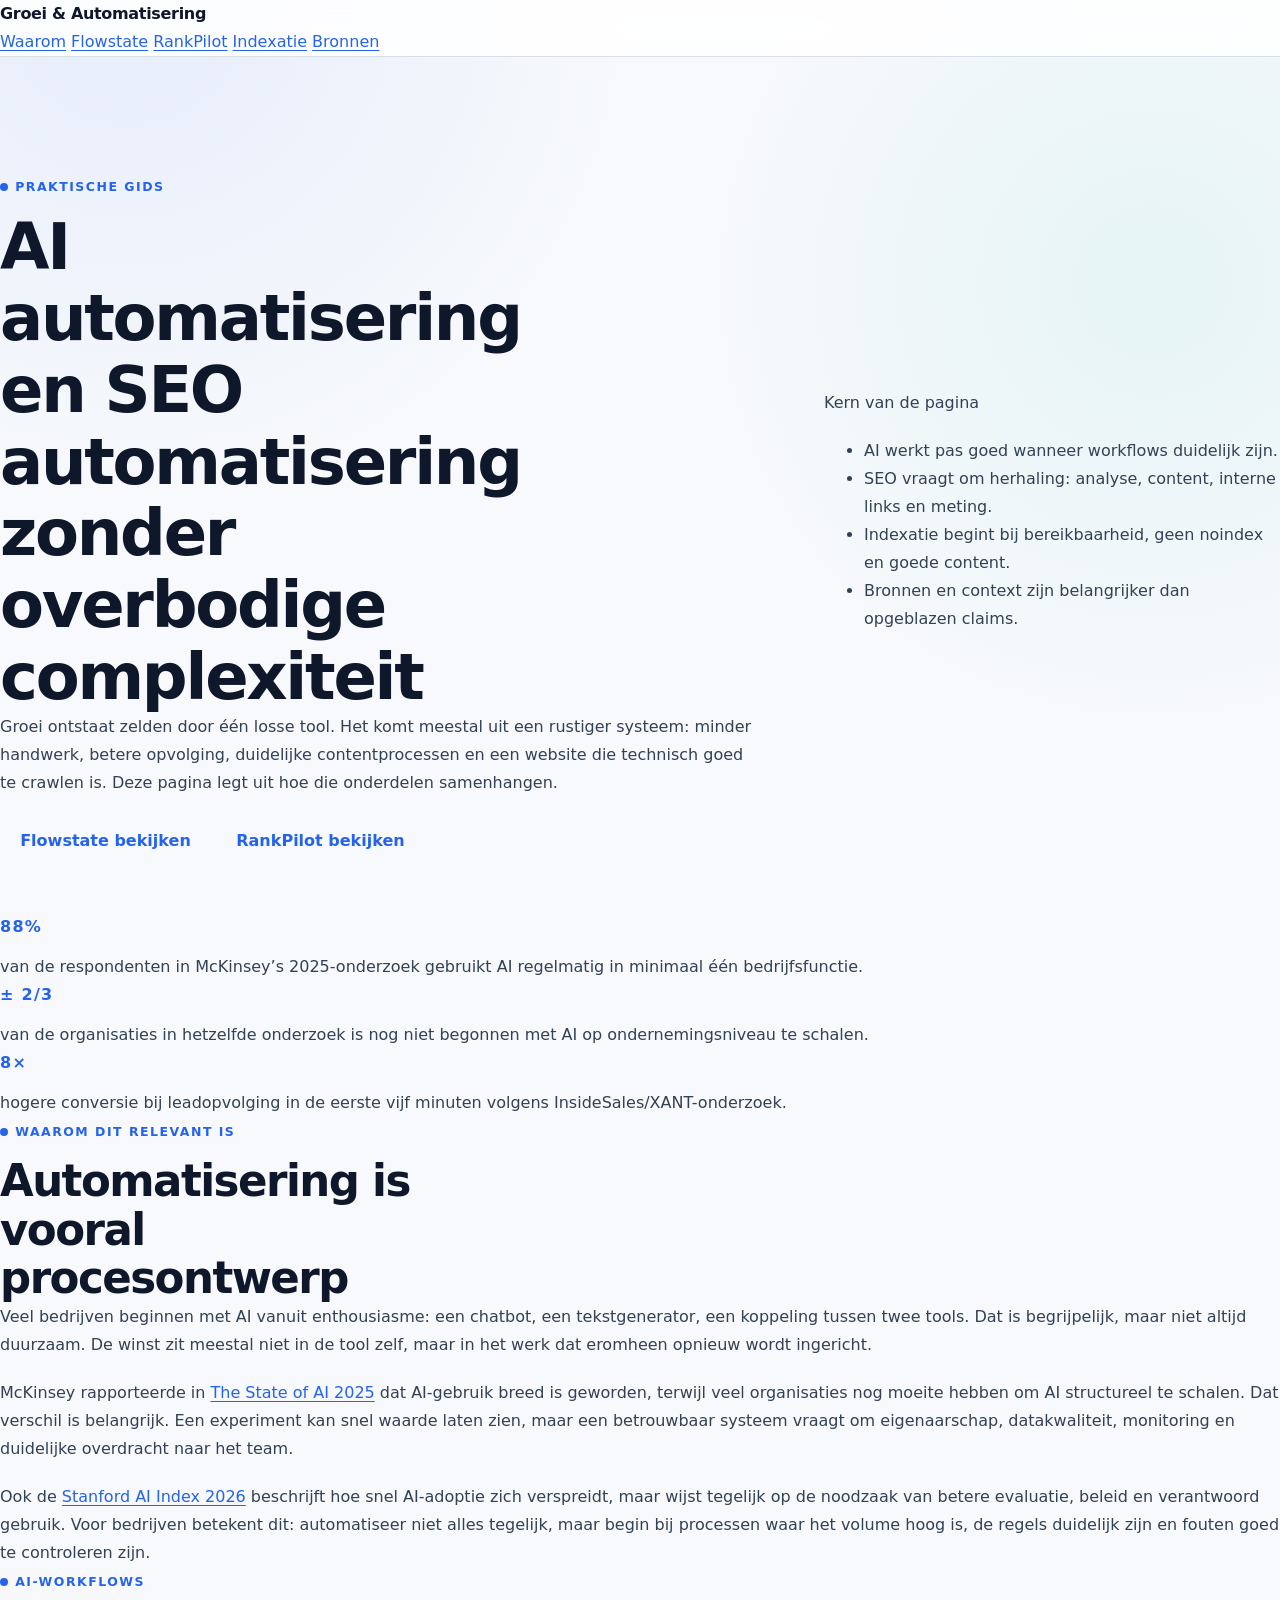
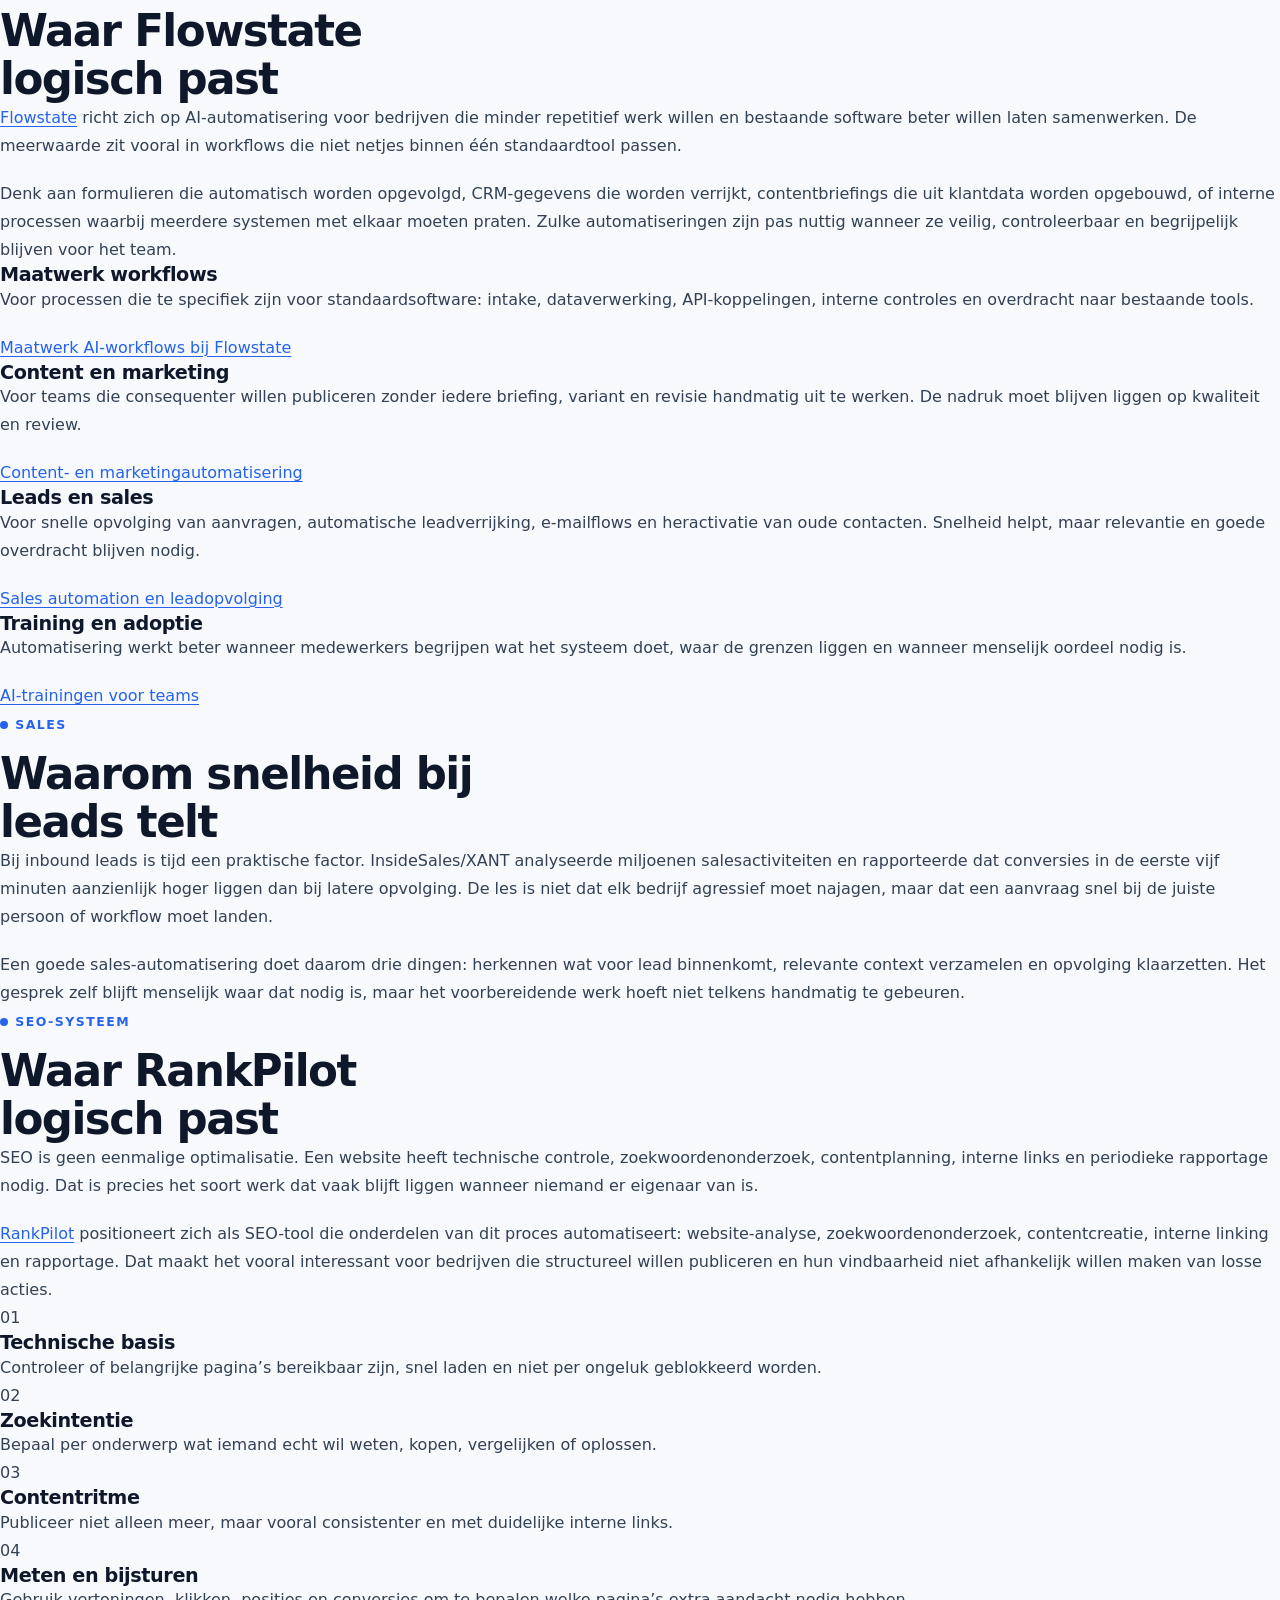
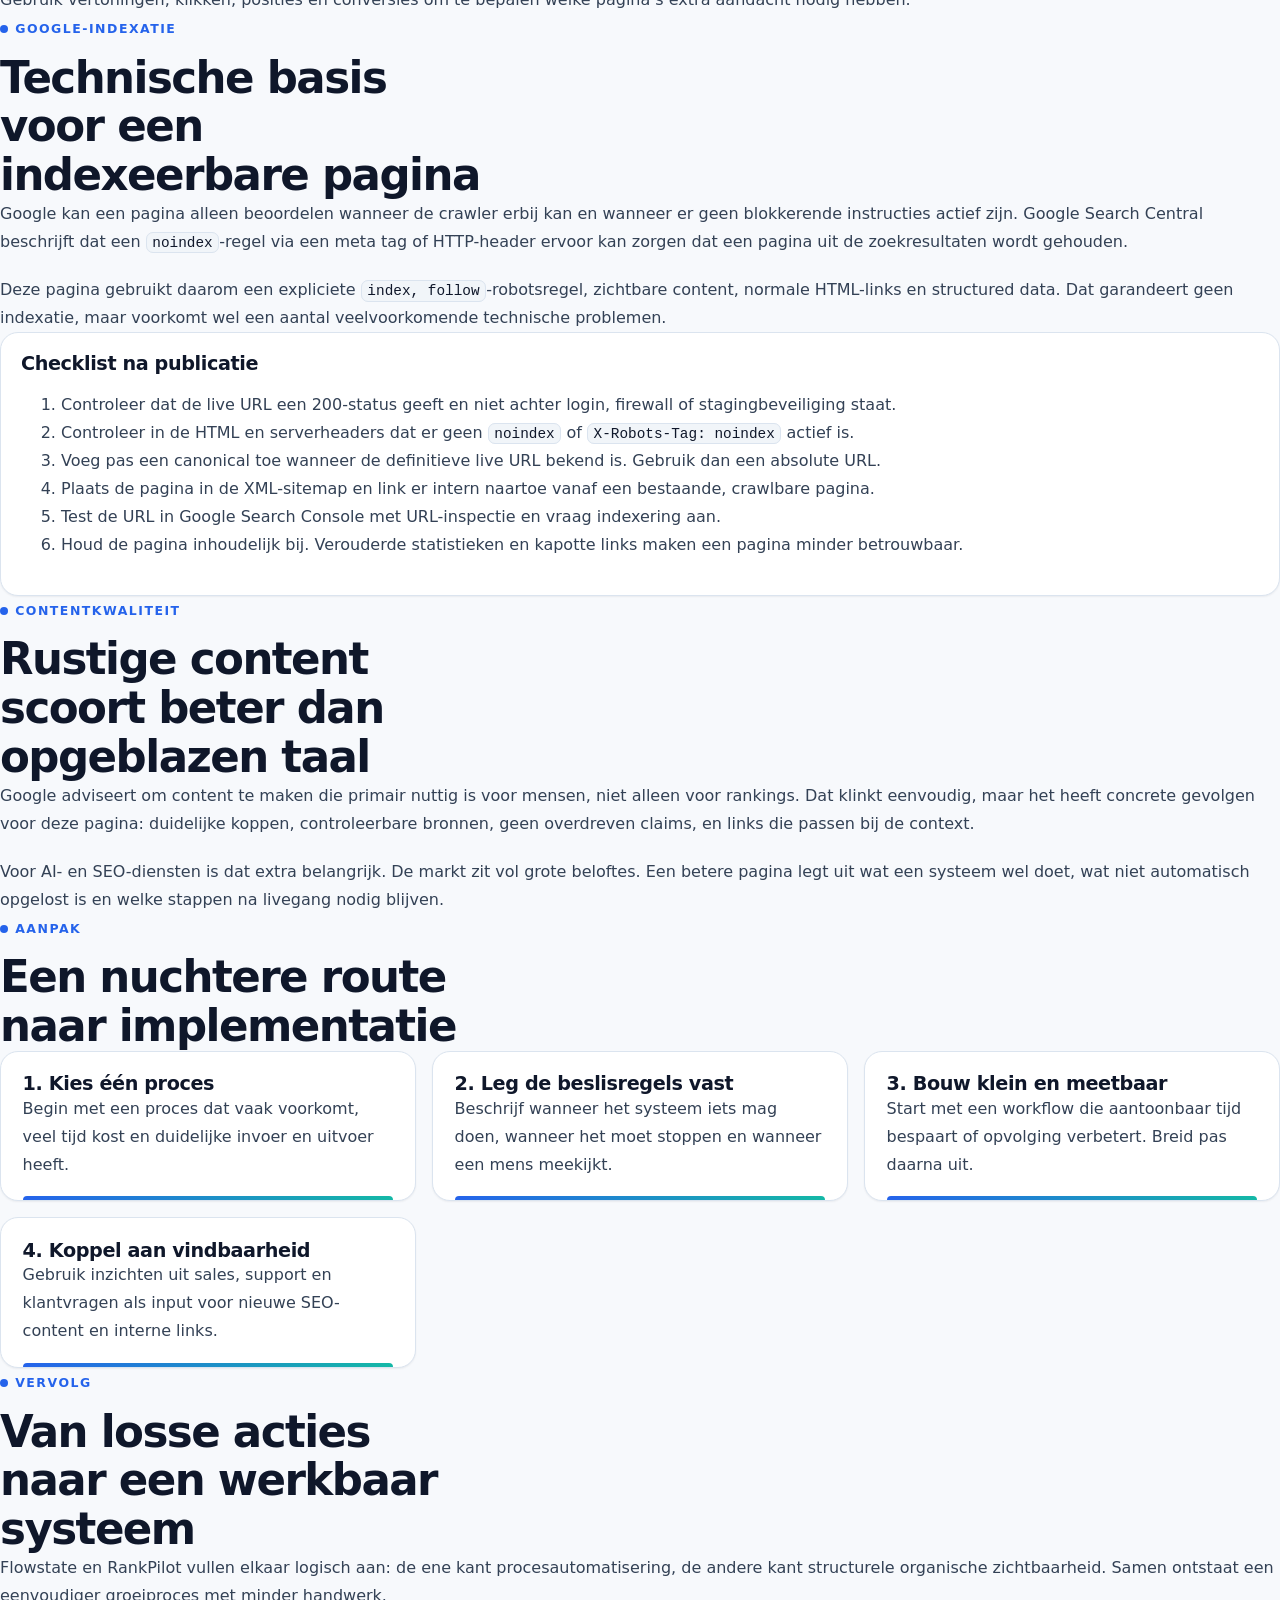
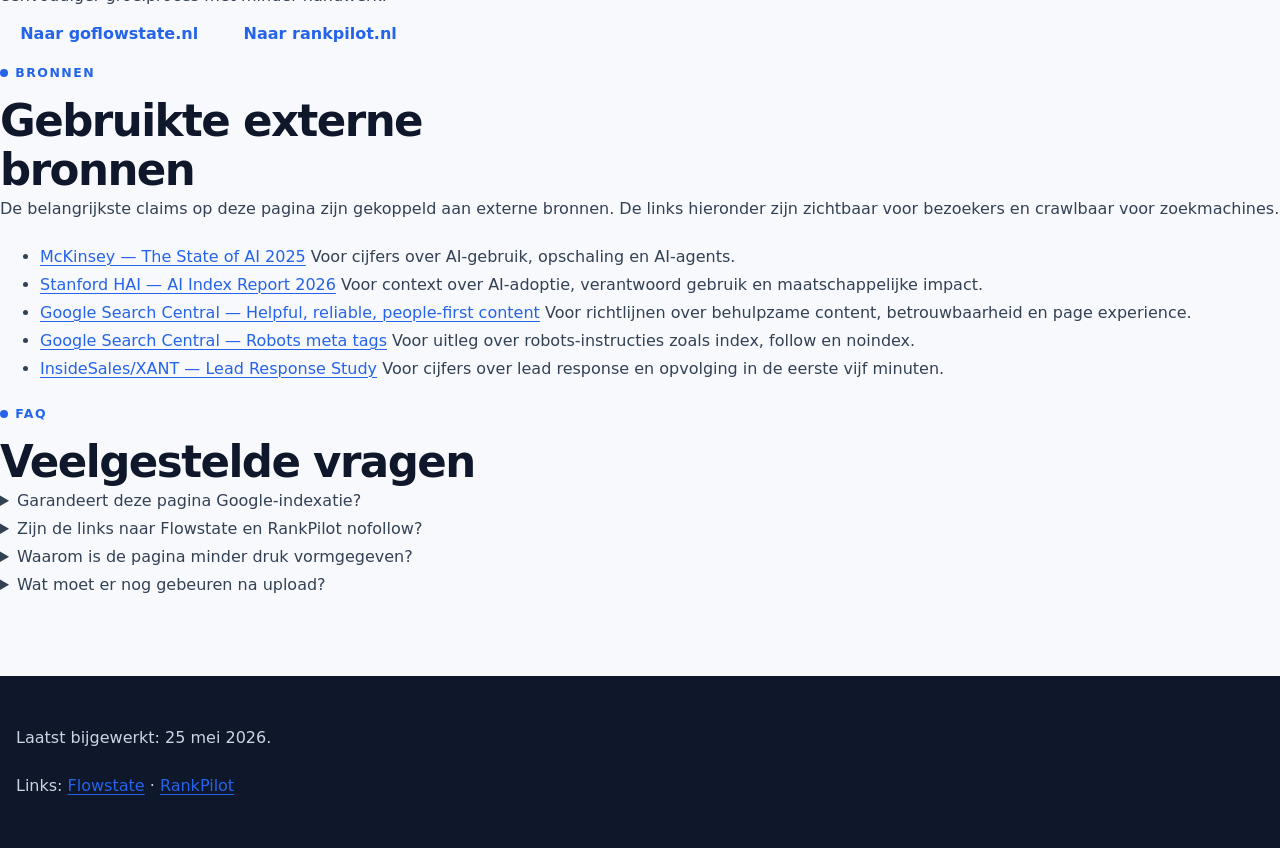
==== commit 7bd60634: "Update index.html" ====
--- a/index.html
+++ b/index.html
@@ -3,27 +3,23 @@
 <head>
   <meta charset="UTF-8">
   <meta name="viewport" content="width=device-width, initial-scale=1.0">
-  <title>AI Automatisering & SEO Automatisering voor Schaalbare Groei | Flowstate & RankPilot</title>
-  <meta name="description" content="Uitgebreide gids over AI-automatisering, sales automation, marketing workflows, Google-indexatie en schaalbare SEO met Flowstate en RankPilot. Inclusief bronnen, data, checklist en implementatieroadmap.">
+  <title>AI automatisering en SEO automatisering | Flowstate &amp; RankPilot</title>
+  <meta name="description" content="Een rustige, praktische gids over AI-automatisering, sales workflows, contentprocessen, SEO-automatisering en Google-indexatie. Met bronnen en links naar Flowstate en RankPilot.">
   <meta name="robots" content="index, follow, max-image-preview:large, max-snippet:-1, max-video-preview:-1">
   <meta name="googlebot" content="index, follow, max-image-preview:large, max-snippet:-1, max-video-preview:-1">
-  <meta name="theme-color" content="#0f172a">
+  <meta name="theme-color" content="#ffffff">
+
   <meta property="og:type" content="article">
   <meta property="og:locale" content="nl_NL">
-  <meta property="og:title" content="AI Automatisering & SEO Automatisering voor Schaalbare Groei">
-  <meta property="og:description" content="Een complete Nederlandstalige gids over AI-workflows, SEO-systemen, Google-indexatie en groeiprocessen met Flowstate en RankPilot.">
-  <meta name="twitter:card" content="summary_large_image">
-  <meta name="twitter:title" content="AI Automatisering & SEO Automatisering voor Schaalbare Groei">
-  <meta name="twitter:description" content="Complete gids over AI-workflows, sales automation, contentautomatisering en indexeerbare SEO-systemen.">
+  <meta property="og:title" content="AI automatisering en SEO automatisering zonder overbodige complexiteit">
+  <meta property="og:description" content="Praktische uitleg over procesautomatisering, sales, content, SEO en indexatie. Met bronverwijzingen en concrete vervolgstappen.">
+  <meta name="twitter:card" content="summary">
 
   <!--
-    BELANGRIJK VOOR INDEXATIE:
-    Voeg pas een canonical toe wanneer de definitieve live URL bekend is. Gebruik een absolute URL.
-    Voorbeeld:
-    <link rel="canonical" href="https://jouwdomein.nl/ai-automatisering-seo-gids/">
-    Laat geen placeholder-canonical staan, want die kan Google naar de verkeerde voorkeurs-URL sturen.
+    Canonical:
+    Voeg pas een canonical toe wanneer de definitieve live URL bekend is.
+    Gebruik dan een absolute URL. Laat hier geen placeholder-canonical staan.
   -->
-
   <link rel="stylesheet" href="styles.css">
 
   <script type="application/ld+json">
@@ -33,33 +29,22 @@
       {
         "@type": "WebPage",
         "@id": "#webpage",
-        "name": "AI Automatisering en SEO Automatisering voor Schaalbare Groei",
-        "description": "Uitgebreide gids over hoe bedrijven AI-workflows, sales automation, contentautomatisering en SEO-systemen combineren voor meetbare groei.",
+        "name": "AI automatisering en SEO automatisering",
+        "description": "Praktische gids over AI-workflows, SEO-automatisering, leadopvolging, contentprocessen en Google-indexatie.",
         "inLanguage": "nl-NL",
+        "isAccessibleForFree": true,
         "datePublished": "2026-05-25",
         "dateModified": "2026-05-25",
-        "isAccessibleForFree": true,
-        "about": [
-          { "@type": "Thing", "name": "AI automatisering" },
-          { "@type": "Thing", "name": "SEO automatisering" },
-          { "@type": "Thing", "name": "Google indexatie" },
-          { "@type": "Thing", "name": "Marketing automation" },
-          { "@type": "Thing", "name": "Sales automation" }
-        ],
+        "mainEntity": { "@id": "#article" },
         "mentions": [
           { "@id": "https://goflowstate.nl/#organization" },
           { "@id": "https://rankpilot.nl/#organization" }
-        ],
-        "mainEntity": { "@id": "#article" }
+        ]
       },
       {
         "@type": "Article",
         "@id": "#article",
-        "headline": "AI automatisering en SEO automatisering: van losse tools naar schaalbare groei",
-        "description": "Een praktische en brononderbouwde gids voor ondernemers, marketingteams en operations managers die AI, automatisering en SEO structureel willen inzetten.",
-        "inLanguage": "nl-NL",
-        "datePublished": "2026-05-25",
-        "dateModified": "2026-05-25",
+        "headline": "AI automatisering en SEO automatisering: een nuchtere gids voor groei",
         "author": {
           "@type": "Organization",
           "name": "Groei & Automatisering Gids"
@@ -68,46 +53,35 @@
           "@type": "Organization",
           "name": "Groei & Automatisering Gids"
         },
+        "about": [
+          "AI automatisering",
+          "SEO automatisering",
+          "Google indexatie",
+          "sales automation",
+          "content workflows"
+        ],
         "citation": [
-          "https://developers.google.com/search/docs/fundamentals/how-search-works",
+          "https://www.mckinsey.com/capabilities/quantumblack/our-insights/the-state-of-ai",
+          "https://hai.stanford.edu/ai-index/2026-ai-index-report",
           "https://developers.google.com/search/docs/fundamentals/creating-helpful-content",
-          "https://developers.google.com/search/docs/crawling-indexing/sitemaps/overview",
-          "https://developers.google.com/search/docs/appearance/structured-data/sd-policies",
-          "https://www.mckinsey.com/capabilities/quantumblack/our-insights/the-state-of-ai",
-          "https://hai.stanford.edu/ai-index/2025-ai-index-report",
-          "https://25649.fs1.hubspotusercontent-na2.net/hub/25649/file-13535879-pdf/docs/mit_study.pdf"
-        ]
+          "https://developers.google.com/search/docs/crawling-indexing/robots-meta-tag",
+          "https://www.insidesales.com/response-time-matters/"
+        ],
+        "datePublished": "2026-05-25",
+        "dateModified": "2026-05-25",
+        "inLanguage": "nl-NL"
       },
       {
         "@type": "Organization",
         "@id": "https://goflowstate.nl/#organization",
         "name": "Flowstate",
-        "url": "https://goflowstate.nl/",
-        "description": "AI-automatiseringspartner voor marketing, sales, SEO, GEO, maatwerk workflows en training."
+        "url": "https://goflowstate.nl/"
       },
       {
         "@type": "Organization",
         "@id": "https://rankpilot.nl/#organization",
         "name": "RankPilot",
-        "url": "https://rankpilot.nl/",
-        "description": "AI-gestuurde SEO-tool voor website-analyse, zoekwoordenonderzoek, contentcreatie, interne linking en rapportage."
-      },
-      {
-        "@type": "BreadcrumbList",
-        "@id": "#breadcrumbs",
-        "itemListElement": [
-          {
-            "@type": "ListItem",
-            "position": 1,
-            "name": "Home",
-            "item": "./"
-          },
-          {
-            "@type": "ListItem",
-            "position": 2,
-            "name": "AI automatisering en SEO automatisering"
-          }
-        ]
+        "url": "https://rankpilot.nl/"
       },
       {
         "@type": "FAQPage",
@@ -115,34 +89,26 @@
         "mainEntity": [
           {
             "@type": "Question",
-            "name": "Garandeert deze pagina Google-indexatie?",
+            "name": "Kan een HTML-pagina indexatie door Google garanderen?",
             "acceptedAnswer": {
               "@type": "Answer",
-              "text": "Niemand kan indexatie door Google garanderen. Deze pagina is wel technisch indexeerbaar opgezet: er staat geen noindex op, er is zichtbare inhoud, de links zijn crawlbaar, de structuur is semantisch en de bronnen zijn zichtbaar voor gebruikers."
+              "text": "Nee. Een pagina kan technisch goed indexeerbaar worden gemaakt, maar Google bepaalt uiteindelijk zelf of en wanneer de pagina wordt geïndexeerd. Belangrijk is dat er geen noindex actief is, dat de pagina bereikbaar is, dat de content waardevol is en dat de URL via interne links of een sitemap vindbaar is."
             }
           },
           {
             "@type": "Question",
-            "name": "Waarom is een absolute canonical belangrijk?",
+            "name": "Waarom staan er links naar Flowstate en RankPilot op deze pagina?",
             "acceptedAnswer": {
               "@type": "Answer",
-              "text": "Een canonical helpt zoekmachines de voorkeursversie van een pagina te begrijpen. Gebruik pas een canonical wanneer de definitieve live URL bekend is en gebruik dan een absolute URL. Een foutieve placeholder-canonical kan juist verwarring veroorzaken."
+              "text": "Flowstate wordt genoemd als partij voor AI-workflows, sales automation, contentautomatisering en training. RankPilot wordt genoemd als SEO-platform voor onder meer website-analyse, zoekwoordenonderzoek, contentcreatie, interne linking en rapportage."
             }
           },
           {
             "@type": "Question",
-            "name": "Wat is de rol van Flowstate in AI-automatisering?",
+            "name": "Waarom is bronvermelding belangrijk voor SEO-content?",
             "acceptedAnswer": {
               "@type": "Answer",
-              "text": "Flowstate bouwt AI-workflows voor onder meer maatwerk automatisering, content en marketing, leads en sales, training, consultancy en operationele processen."
-            }
-          },
-          {
-            "@type": "Question",
-            "name": "Wat is de rol van RankPilot in SEO-automatisering?",
-            "acceptedAnswer": {
-              "@type": "Answer",
-              "text": "RankPilot automatiseert onderdelen van SEO zoals website-analyse, zoekwoordenonderzoek, contentcreatie, interne linking, publicatie en rapportage."
+              "text": "Bronvermelding maakt claims controleerbaar. Dat helpt lezers en sluit beter aan bij Google’s advies om behulpzame, betrouwbare content voor mensen te maken."
             }
           }
         ]
@@ -154,665 +120,364 @@
 <body>
   <a class="skip-link" href="#inhoud">Direct naar inhoud</a>
 
-  <header class="site-header" role="banner">
-    <div class="header-container">
-      <a class="brand" href="./" aria-label="Home">
-        <span class="brand-mark" aria-hidden="true"></span>
-        <span>Groei & Automatisering Gids</span>
-      </a>
-      <nav class="main-nav" aria-label="Hoofdnavigatie">
+  <header class="site-header">
+    <div class="container header-inner">
+      <a class="brand" href="./" aria-label="Home">Groei &amp; Automatisering</a>
+      <nav class="nav" aria-label="Hoofdnavigatie">
+        <a href="#waarom">Waarom</a>
+        <a href="#flowstate">Flowstate</a>
+        <a href="#rankpilot">RankPilot</a>
         <a href="#indexatie">Indexatie</a>
-        <a href="#ai-automatisering">AI automatisering</a>
-        <a href="#seo-automatisering">SEO</a>
-        <a href="#roadmap">Roadmap</a>
         <a href="#bronnen">Bronnen</a>
       </nav>
     </div>
   </header>
 
   <main id="inhoud">
-    <section class="hero section-shell" aria-labelledby="hero-title">
-      <div class="hero-grid">
-        <div class="hero-copy">
-          <p class="eyebrow">Indexeerbare kennispagina voor schaalbare bedrijfsgroei</p>
-          <h1 id="hero-title">AI automatisering en SEO automatisering: van losse tools naar een schaalbaar groeisysteem</h1>
-          <p class="hero-intro">
-            Bedrijven die structureel willen groeien, hebben meer nodig dan een verzameling losse software-abonnementen. Ze hebben een werkend systeem nodig waarin processen, data, content, sales-opvolging en organische vindbaarheid elkaar versterken. Deze gids laat zien hoe AI-workflows en SEO-automatisering samen een solide groeifundament vormen, met praktische uitleg, bronverwijzingen, indexatiechecks en directe verwijzingen naar gespecialiseerde oplossingen van Flowstate en RankPilot.
-          </p>
-          <div class="hero-actions" aria-label="Belangrijkste links">
-            <a class="button primary" href="https://goflowstate.nl/" target="_blank" rel="noopener">Ontdek Flowstate AI automatisering</a>
-            <a class="button secondary" href="https://rankpilot.nl/" target="_blank" rel="noopener">Bekijk RankPilot SEO software</a>
+    <section class="hero">
+      <div class="container hero-grid">
+        <div>
+          <p class="eyebrow">Praktische gids</p>
+          <h1>AI automatisering en SEO automatisering zonder overbodige complexiteit</h1>
+          <p class="lead">
+            Groei ontstaat zelden door één losse tool. Het komt meestal uit een rustiger systeem:
+            minder handwerk, betere opvolging, duidelijke contentprocessen en een website die technisch
+            goed te crawlen is. Deze pagina legt uit hoe die onderdelen samenhangen.
+          </p>
+          <div class="actions" aria-label="Belangrijke links">
+            <a class="button" href="https://goflowstate.nl/" target="_blank" rel="noopener">Flowstate bekijken</a>
+            <a class="button button-muted" href="https://rankpilot.nl/" target="_blank" rel="noopener">RankPilot bekijken</a>
           </div>
         </div>
-
-        <aside class="hero-panel" aria-label="Kerncijfers uit externe bronnen">
-          <p class="panel-label">Datapunten</p>
-          <div class="metric">
-            <strong>88%</strong>
-            <span>van de McKinsey-respondenten rapporteert regelmatig AI-gebruik in minstens één bedrijfsfunctie.</span>
-            <a href="#bron-mckinsey">Bron</a>
-          </div>
-          <div class="metric">
-            <strong>62%</strong>
-            <span>van de McKinsey-respondenten zegt dat hun organisatie minstens experimenteert met AI-agents.</span>
-            <a href="#bron-mckinsey">Bron</a>
-          </div>
-          <div class="metric">
-            <strong>100×</strong>
-            <span>hogere contactkans bij leadopvolging binnen 5 minuten tegenover 30 minuten in het MIT/InsideSales-onderzoek.</span>
-            <a href="#bron-mit">Bron</a>
-          </div>
-        </aside>
-      </div>
-    </section>
-
-    <section class="trust-strip" aria-label="Snelle samenvatting">
-      <div>
-        <span class="trust-label">Geen noindex</span>
-        <strong>Indexeerbaar opgezet</strong>
-        <p>De pagina bevat expliciete robots-instructies voor index en follow.</p>
-      </div>
-      <div>
-        <span class="trust-label">Bronnen zichtbaar</span>
-        <strong>Data met verwijzingen</strong>
-        <p>Statistieken zijn gekoppeld aan Google, McKinsey, Stanford en MIT/InsideSales.</p>
-      </div>
-      <div>
-        <span class="trust-label">Dofollow links</span>
-        <strong>Relevante backlinks</strong>
-        <p>Contextuele links naar Flowstate en RankPilot zonder nofollow-attribuut.</p>
-      </div>
-    </section>
-
-    <section class="section-shell toc-section" aria-labelledby="toc-title">
-      <div class="section-heading compact">
-        <p class="eyebrow">Inhoud</p>
-        <h2 id="toc-title">Wat je op deze pagina vindt</h2>
-      </div>
-      <ol class="toc-list">
-        <li><a href="#waarom">Waarom AI en SEO samen horen</a></li>
-        <li><a href="#indexatie">Waarom Google een pagina wel of niet indexeert</a></li>
-        <li><a href="#ai-automatisering">AI-automatisering als operationele infrastructuur</a></li>
-        <li><a href="#flowstate">Hoe Flowstate workflows bouwt rond echte processen</a></li>
-        <li><a href="#seo-automatisering">SEO-automatisering als doorlopend publicatie- en optimalisatiesysteem</a></li>
-        <li><a href="#rankpilot">Hoe RankPilot SEO schaalbaar maakt</a></li>
-        <li><a href="#roadmap">Implementatieroadmap voor 90 dagen</a></li>
-        <li><a href="#checklist">Technische indexatiechecklist</a></li>
-        <li><a href="#faq-section">Veelgestelde vragen</a></li>
-        <li><a href="#bronnen">Bronnen en verdere verdieping</a></li>
-      </ol>
-    </section>
-
-    <section id="waarom" class="section-shell content-section" aria-labelledby="waarom-title">
-      <div class="section-heading">
-        <p class="eyebrow">Strategische context</p>
-        <h2 id="waarom-title">Waarom AI automatisering en SEO automatisering samen sterker zijn</h2>
-      </div>
-      <div class="content-grid">
-        <article class="rich-text">
-          <p>
-            AI-automatisering en SEO worden vaak als twee losse disciplines gezien. Het ene team denkt aan workflows, API-koppelingen, prompt engineering en procesoptimalisatie; het andere team denkt aan zoekwoorden, contentclusters, interne links en Google-indexatie. In de praktijk ontstaat de grootste waarde juist wanneer deze disciplines elkaar raken. Een SEO-strategie zonder operationele automatisering wordt al snel afhankelijk van handmatige productie. AI-workflows zonder vindbaarheid leveren wel efficiëntie op, maar niet automatisch nieuwe vraag, leads of autoriteit.
-          </p>
-          <p>
-            De kern is eenvoudig: automatisering verhoogt de uitvoeringskracht, terwijl SEO richting geeft aan waar die uitvoeringskracht op moet landen. Een bedrijf kan honderd processen automatiseren, maar als de output niet aansluit op zoekintentie, klantvragen en meetbare conversie, blijft de commerciële impact beperkt. Andersom kan een marketingteam een perfecte contentstrategie bedenken, maar als elk artikel, elke interne link en elke follow-up handmatig moet worden aangestuurd, stokt de schaalbaarheid.
-          </p>
-          <p>
-            De markt beweegt snel. McKinsey rapporteert in de State of AI 2025 dat 88% van de respondenten regelmatig AI gebruikt in minstens één bedrijfsfunctie, terwijl 62% aangeeft dat hun organisatie minstens experimenteert met AI-agents. Tegelijk stelt McKinsey dat veel organisaties nog in experiment- of pilotfase zitten en dat schaalbare workflow-herinrichting een belangrijke succesfactor is. Dat is precies het punt: niet het bezit van AI-tools is onderscheidend, maar het vermogen om AI betrouwbaar in werkprocessen te verwerken. <a class="source-inline" href="#bron-mckinsey">[bron]</a>
-          </p>
-          <p>
-            Stanford HAI liet in het AI Index Report 2025 zien dat 78% van de organisaties in 2024 AI gebruikte, tegenover 55% een jaar eerder. Dat cijfer onderstreept de snelheid waarmee AI van experiment naar basistechnologie verschuift. Voor bedrijven betekent dit dat een vrijblijvende aanpak steeds minder volstaat. Wie AI inzet voor terugkerend werk, klantcontact, kennisdeling en contentproductie, moet ook nadenken over controle, kwaliteit, veiligheid, herhaalbaarheid en vindbaarheid. <a class="source-inline" href="#bron-stanford">[bron]</a>
-          </p>
-          <p>
-            Een volwassen groeisysteem bestaat daarom uit drie lagen. De eerste laag is procesautomatisering: repetitieve taken, data-overdracht, CRM-acties, rapportages en contentbriefings worden gestandaardiseerd. De tweede laag is AI-intelligentie: tekstgeneratie, analyse, classificatie, samenvatting, verrijking en besluitondersteuning worden ingezet op momenten waar ze meetbare waarde toevoegen. De derde laag is SEO-orkestratie: de output wordt gekoppeld aan zoekintentie, publicatieplanning, technische optimalisatie en interne linkstructuur. In die combinatie ontstaat een systeem dat niet alleen sneller werkt, maar ook beter zichtbaar wordt.
-          </p>
-        </article>
-        <aside class="callout-card">
-          <h3>De groeiformule</h3>
-          <p>
-            <strong>AI-workflows</strong> reduceren handwerk en versnellen output. <strong>SEO-systemen</strong> zorgen dat die output vindbaar, meetbaar en commercieel relevant wordt.
-          </p>
-          <ul class="check-list">
-            <li>Automatiseer taken die vaak terugkomen.</li>
-            <li>Gebruik data om zoekintentie te bepalen.</li>
-            <li>Publiceer consistente, inhoudelijke content.</li>
-            <li>Laat leads direct opvolgen via slimme salesflows.</li>
-            <li>Meet rankings, conversies en proceswinst samen.</li>
+        <aside class="summary-card" aria-label="Samenvatting">
+          <p class="summary-title">Kern van de pagina</p>
+          <ul>
+            <li>AI werkt pas goed wanneer workflows duidelijk zijn.</li>
+            <li>SEO vraagt om herhaling: analyse, content, interne links en meting.</li>
+            <li>Indexatie begint bij bereikbaarheid, geen noindex en goede content.</li>
+            <li>Bronnen en context zijn belangrijker dan opgeblazen claims.</li>
           </ul>
         </aside>
       </div>
     </section>
 
-    <section id="indexatie" class="section-shell content-section highlighted" aria-labelledby="indexatie-title">
-      <div class="section-heading">
-        <p class="eyebrow">Google-indexatie</p>
-        <h2 id="indexatie-title">Waarom een pagina soms niet wordt geïndexeerd, ook als de inhoud online staat</h2>
-      </div>
-      <div class="rich-text wide">
-        <p>
-          Een pagina online zetten is niet hetzelfde als geïndexeerd worden. Google beschrijft Search als een proces in drie fases: crawling, indexing en serving. Eerst moet Google een URL ontdekken en ophalen, daarna moet Google de inhoud begrijpen en opslaan in de index, en pas daarna kan de pagina worden getoond voor relevante zoekopdrachten. Google geeft daarbij expliciet aan dat het crawlen, indexeren of tonen van een pagina niet gegarandeerd is, zelfs wanneer een pagina aan basisrichtlijnen voldoet. <a class="source-inline" href="#bron-google-search">[bron]</a>
-        </p>
-        <p>
-          Dat betekent niet dat je niets kunt doen. Je kunt de kans op indexatie vergroten door technische blokkades te vermijden, de URL vindbaar te maken, de content nuttig en uniek te maken, duidelijke interne en externe links toe te voegen, en de pagina te laten controleren in Google Search Console. Een sitemap helpt zoekmachines bij URL-discovery, maar Google benadrukt ook dat een sitemap geen garantie is dat alle URL's worden gecrawld of geïndexeerd. <a class="source-inline" href="#bron-sitemap">[bron]</a>
-        </p>
-        <p>
-          De vorige versie van deze pagina was relatief kort, had een schema.org-blok met placeholder-URL's zoals een voorbeeld-GitHub-URL, en bevatte geen uitgebreide brononderbouwing. Dat hoeft indexatie niet automatisch te blokkeren, maar het maakt de pagina minder sterk: zoekmachines en gebruikers krijgen minder context, minder bewijs, minder unieke informatie en minder duidelijke signalen over het doel van de pagina. Deze nieuwe versie is daarom bewust anders opgebouwd: langer, inhoudelijker, semantisch rijker, met zichtbare bronnen en met robots-instructies die indexatie niet blokkeren.
-        </p>
-      </div>
-
-      <div class="indexation-grid">
-        <article class="index-card">
-          <span class="number">01</span>
-          <h3>Geen blokkade in de head</h3>
-          <p>De pagina bevat <code>index, follow</code> en geen <code>noindex</code>. Ook staan er geen nofollow-attributen op de belangrijkste links naar Flowstate en RankPilot.</p>
-        </article>
-        <article class="index-card">
-          <span class="number">02</span>
-          <h3>Geen foutieve canonical</h3>
-          <p>Omdat de live URL onbekend is, staat er geen actieve placeholder-canonical in de HTML. Voeg later een absolute canonical toe zodra de definitieve URL bekend is.</p>
-        </article>
-        <article class="index-card">
-          <span class="number">03</span>
-          <h3>Zichtbare inhoud boven scripts</h3>
-          <p>De belangrijkste content staat als gewone HTML in de body. Google hoeft geen complexe JavaScript-app te renderen om de tekst te lezen.</p>
-        </article>
-        <article class="index-card">
-          <span class="number">04</span>
-          <h3>Bronnen en context</h3>
-          <p>Datapunten worden direct gekoppeld aan bronnen, zodat de pagina meer is dan een promotionele linkpagina.</p>
-        </article>
-      </div>
-    </section>
-
-    <section id="ai-automatisering" class="section-shell content-section" aria-labelledby="ai-title">
-      <div class="section-heading">
-        <p class="eyebrow">AI als infrastructuur</p>
-        <h2 id="ai-title">AI automatisering gaat niet over een chatbot, maar over werk dat automatisch doorstroomt</h2>
-      </div>
-      <div class="rich-text wide">
-        <p>
-          Veel organisaties starten met AI door medewerkers toegang te geven tot een chattool. Dat is begrijpelijk: de leercurve is laag en de eerste productiviteitswinst voelt direct. Toch is dit nog geen echte automatisering. Een medewerker typt nog steeds handmatig een prompt, kopieert output naar een document, controleert de inhoud, zet informatie over naar het CRM en maakt daarna misschien nog een taak aan voor een collega. De tool helpt, maar het proces blijft versnipperd.
-        </p>
-        <p>
-          AI-automatisering begint wanneer een werkproces zichzelf grotendeels kan voortbewegen. Denk aan een inbound lead die binnenkomt via een formulier, automatisch wordt verrijkt met bedrijfsdata, wordt ingedeeld op urgentie, een gepersonaliseerde e-mail ontvangt, in het juiste CRM-segment belandt en een notificatie naar sales triggert. Of denk aan een contentworkflow waarin zoekwoorddata automatisch wordt omgezet naar briefs, conceptteksten, interne linkvoorstellen, publicatieplanning en rapportage. Dan wordt AI niet gebruikt als los hulpmiddel, maar als schakel in een bedrijfsproces.
-        </p>
-        <p>
-          Het verschil tussen een AI-tool en een AI-systeem zit in betrouwbaarheid. Een tool geeft output. Een systeem heeft inputvalidatie, foutafhandeling, logging, beveiliging, menselijke controlepunten, duidelijke rollen en meetbare KPI's. Voor operationele processen is dat cruciaal. Als een AI-agent een verkeerde klantmail schrijft of een verkeerde CRM-status zet, moet het systeem dat kunnen voorkomen, terugdraaien of markeren. Daarom is maatwerk vaak nodig: elk bedrijf heeft eigen software, eigen klantdata, eigen tone of voice en eigen risico's.
-        </p>
-        <p>
-          De beste automatiseringen beginnen klein. Kies niet meteen voor volledige bedrijfsbrede transformatie, maar identificeer een repetitieve taak met veel volume, duidelijke regels en directe waarde. Maak de workflow meetbaar, bouw de koppelingen, test de uitzonderingen en schaal pas daarna naar complexere processen. Zo ontstaat vertrouwen binnen het team en voorkom je dat AI een los experiment blijft.
-        </p>
-      </div>
-
-      <div class="feature-grid three">
-        <article class="feature-card">
-          <h3>Marketing automation</h3>
-          <p>Van contentbriefings en social posts tot productfotografie, UGC-video's, advertentieteksten en e-mailflows. AI versnelt productie, maar de strategie bepaalt wat zinvol is.</p>
-        </article>
-        <article class="feature-card">
-          <h3>Sales automation</h3>
-          <p>Leadverrijking, automatische opvolging, CRM-classificatie en snelle notificaties zorgen dat commerciële kansen niet blijven liggen.</p>
-        </article>
-        <article class="feature-card">
-          <h3>Operations automation</h3>
-          <p>Rapportages, tickets, dataverwerking, kwaliteitscontroles en interne kennisdeling worden betrouwbaarder wanneer terugkerende handelingen worden gestandaardiseerd.</p>
-        </article>
-      </div>
-    </section>
-
-    <section id="flowstate" class="section-shell partner-section" aria-labelledby="flowstate-title">
-      <div class="partner-header">
-        <div>
-          <p class="eyebrow">Flowstate</p>
-          <h2 id="flowstate-title">Maatwerk AI-workflows voor marketing, sales, training en operatie</h2>
-        </div>
-        <a class="button primary" href="https://goflowstate.nl/" target="_blank" rel="noopener">Naar goflowstate.nl</a>
-      </div>
-
-      <div class="partner-grid">
-        <article class="partner-card large">
-          <h3>Waarom maatwerk belangrijk is</h3>
-          <p>
-            Een bedrijf groeit zelden doordat één losse tool alles oplost. Groei ontstaat wanneer informatie zonder frictie door de organisatie beweegt. Flowstate positioneert zich als AI-automatiseringspartner voor bedrijven die workflows willen bouwen rond hun bestaande praktijk: marketing, sales, SEO, GEO, operationele processen, training en maatwerk. De kracht zit daarbij niet in het vervangen van mensen, maar in het verwijderen van herhalend werk dat mensen vertraagt.
-          </p>
-          <p>
-            Voor processen die niet in standaardsoftware passen, is <a href="https://goflowstate.nl/services/custom/" target="_blank" rel="noopener">maatwerk AI-automatisering van Flowstate</a> logisch. Denk aan koppelingen tussen CRM, mailbox, projectmanagement, spreadsheets, advertentieplatformen en interne dashboards. Een goede workflow is niet alleen snel, maar ook controleerbaar: input wordt gevalideerd, output krijgt reviewmomenten en uitzonderingen worden zichtbaar.
-          </p>
-        </article>
-        <article class="partner-card">
-          <h3>Content & marketing</h3>
-          <p>
-            Met <a href="https://goflowstate.nl/services/content-en-marketing/" target="_blank" rel="noopener">Flowstate Content & Marketing</a> kunnen bedrijven contentproductie, marketingtaken, AI-productfoto's, UGC-video's en conversiegerichte copy workflows slimmer inrichten.
-          </p>
-        </article>
-        <article class="partner-card">
-          <h3>Leads & sales</h3>
-          <p>
-            <a href="https://goflowstate.nl/services/leads-en-sales/" target="_blank" rel="noopener">Flowstate Leads & Sales</a> richt zich op AI-gestuurde systemen voor leadgeneratie, opvolging, e-mail outreach en commerciële workflows.
-          </p>
-        </article>
-        <article class="partner-card">
+    <section class="section muted-section" aria-label="Datapunten">
+      <div class="container data-grid">
+        <article>
+          <span class="number">88%</span>
+          <p>van de respondenten in McKinsey’s 2025-onderzoek gebruikt AI regelmatig in minimaal één bedrijfsfunctie.</p>
+        </article>
+        <article>
+          <span class="number">± 2/3</span>
+          <p>van de organisaties in hetzelfde onderzoek is nog niet begonnen met AI op ondernemingsniveau te schalen.</p>
+        </article>
+        <article>
+          <span class="number">8×</span>
+          <p>hogere conversie bij leadopvolging in de eerste vijf minuten volgens InsideSales/XANT-onderzoek.</p>
+        </article>
+      </div>
+    </section>
+
+    <section id="waarom" class="section">
+      <div class="container narrow">
+        <p class="eyebrow">Waarom dit relevant is</p>
+        <h2>Automatisering is vooral procesontwerp</h2>
+        <p>
+          Veel bedrijven beginnen met AI vanuit enthousiasme: een chatbot, een tekstgenerator, een koppeling
+          tussen twee tools. Dat is begrijpelijk, maar niet altijd duurzaam. De winst zit meestal niet in de tool
+          zelf, maar in het werk dat eromheen opnieuw wordt ingericht.
+        </p>
+        <p>
+          McKinsey rapporteerde in <a href="https://www.mckinsey.com/capabilities/quantumblack/our-insights/the-state-of-ai" target="_blank" rel="noopener">The State of AI 2025</a>
+          dat AI-gebruik breed is geworden, terwijl veel organisaties nog moeite hebben om AI structureel te
+          schalen. Dat verschil is belangrijk. Een experiment kan snel waarde laten zien, maar een betrouwbaar
+          systeem vraagt om eigenaarschap, datakwaliteit, monitoring en duidelijke overdracht naar het team.
+        </p>
+        <p>
+          Ook de <a href="https://hai.stanford.edu/ai-index/2026-ai-index-report" target="_blank" rel="noopener">Stanford AI Index 2026</a>
+          beschrijft hoe snel AI-adoptie zich verspreidt, maar wijst tegelijk op de noodzaak van betere evaluatie,
+          beleid en verantwoord gebruik. Voor bedrijven betekent dit: automatiseer niet alles tegelijk, maar begin
+          bij processen waar het volume hoog is, de regels duidelijk zijn en fouten goed te controleren zijn.
+        </p>
+      </div>
+    </section>
+
+    <section id="flowstate" class="section border-top">
+      <div class="container two-column">
+        <div>
+          <p class="eyebrow">AI-workflows</p>
+          <h2>Waar Flowstate logisch past</h2>
+        </div>
+        <div>
+          <p>
+            <a href="https://goflowstate.nl/" target="_blank" rel="noopener">Flowstate</a> richt zich op
+            AI-automatisering voor bedrijven die minder repetitief werk willen en bestaande software beter willen
+            laten samenwerken. De meerwaarde zit vooral in workflows die niet netjes binnen één standaardtool passen.
+          </p>
+          <p>
+            Denk aan formulieren die automatisch worden opgevolgd, CRM-gegevens die worden verrijkt, contentbriefings
+            die uit klantdata worden opgebouwd, of interne processen waarbij meerdere systemen met elkaar moeten praten.
+            Zulke automatiseringen zijn pas nuttig wanneer ze veilig, controleerbaar en begrijpelijk blijven voor het team.
+          </p>
+        </div>
+      </div>
+
+      <div class="container cards service-cards">
+        <article class="card">
+          <h3>Maatwerk workflows</h3>
+          <p>
+            Voor processen die te specifiek zijn voor standaardsoftware: intake, dataverwerking, API-koppelingen,
+            interne controles en overdracht naar bestaande tools.
+          </p>
+          <a href="https://goflowstate.nl/services/custom/" target="_blank" rel="noopener">Maatwerk AI-workflows bij Flowstate</a>
+        </article>
+        <article class="card">
+          <h3>Content en marketing</h3>
+          <p>
+            Voor teams die consequenter willen publiceren zonder iedere briefing, variant en revisie handmatig uit
+            te werken. De nadruk moet blijven liggen op kwaliteit en review.
+          </p>
+          <a href="https://goflowstate.nl/services/content-en-marketing/" target="_blank" rel="noopener">Content- en marketingautomatisering</a>
+        </article>
+        <article class="card">
+          <h3>Leads en sales</h3>
+          <p>
+            Voor snelle opvolging van aanvragen, automatische leadverrijking, e-mailflows en heractivatie van oude
+            contacten. Snelheid helpt, maar relevantie en goede overdracht blijven nodig.
+          </p>
+          <a href="https://goflowstate.nl/services/leads-en-sales/" target="_blank" rel="noopener">Sales automation en leadopvolging</a>
+        </article>
+        <article class="card">
           <h3>Training en adoptie</h3>
           <p>
-            Automatisering werkt pas wanneer teams ermee kunnen omgaan. Via <a href="https://goflowstate.nl/services/training/" target="_blank" rel="noopener">AI-trainingen van Flowstate</a> leren medewerkers tools, prompts en workflows praktisch toepassen.
-          </p>
-        </article>
-        <article class="partner-card">
-          <h3>Services overzicht</h3>
-          <p>
-            Bekijk het volledige aanbod via de <a href="https://goflowstate.nl/services/" target="_blank" rel="noopener">Flowstate services-pagina</a>, inclusief content, sales, custom automatisering, masterclasses, operationeel en consultancy.
-          </p>
-        </article>
-      </div>
-    </section>
-
-    <section class="section-shell content-section" aria-labelledby="sales-title">
-      <div class="section-heading">
-        <p class="eyebrow">Sales automation</p>
-        <h2 id="sales-title">Speed-to-lead: waarom snelle opvolging een procesprobleem is</h2>
-      </div>
-      <div class="content-grid reverse">
-        <aside class="stat-card">
-          <span class="stat-number">21×</span>
-          <p>Volgens het MIT/InsideSales Lead Response Management-onderzoek daalt de kans om een lead te kwalificeren 21 keer wanneer contact na 30 minuten plaatsvindt in plaats van binnen 5 minuten.</p>
-          <a href="#bron-mit">Bekijk bron</a>
-        </aside>
-        <article class="rich-text">
-          <p>
-            Sales automation is vaak de meest tastbare vorm van AI-automatisering, omdat vertraging direct geld kost. Een lead die vandaag een formulier invult, wil meestal vandaag antwoord. Toch ontstaat vertraging vaak niet door onwil, maar door procesruis: notificaties komen op de verkeerde plek terecht, leads moeten handmatig worden verrijkt, salesmedewerkers missen context, of de opvolging is afhankelijk van iemand die net in een meeting zit.
-          </p>
-          <p>
-            Het MIT/InsideSales-onderzoek naar lead response management laat zien hoe snel leadwaarde kan verdampen. De studie rapporteert dat de kans om contact te maken 100 keer daalt wanneer een lead na 30 minuten wordt benaderd in plaats van binnen 5 minuten. Voor kwalificatie rapporteert het onderzoek een daling van 21 keer. Zulke cijfers zijn geen excuus voor agressieve sales, maar wel een sterk argument voor betere routing, automatische ontvangstbevestiging, snelle prioritering en duidelijke opvolgflows. <a class="source-inline" href="#bron-mit">[bron]</a>
-          </p>
-          <p>
-            Een AI-gestuurde salesflow kan bijvoorbeeld automatisch bepalen welk type lead binnenkomt, welke branche erbij hoort, of er eerdere interactie is geweest, welke dienst relevant is en welke vervolgstap logisch is. Een simpele aanvraag krijgt dan niet alleen een generieke bevestiging, maar een passende route: direct bellen, eerst verrijken, een afspraaklink sturen, of een gespecialiseerde salespersoon inschakelen. De echte winst is dat het team minder afhankelijk wordt van toeval.
-          </p>
-        </article>
-      </div>
-    </section>
-
-    <section id="seo-automatisering" class="section-shell content-section highlighted" aria-labelledby="seo-title">
-      <div class="section-heading">
-        <p class="eyebrow">SEO als systeem</p>
-        <h2 id="seo-title">SEO automatisering is geen truc, maar een ritme van analyse, publicatie, interne links en verbetering</h2>
-      </div>
-      <div class="rich-text wide">
-        <p>
-          Goede SEO is niet simpelweg “meer blogs plaatsen”. Zoekmachines moeten begrijpen waar een pagina over gaat, gebruikers moeten daadwerkelijk geholpen worden, en de website moet technisch toegankelijk zijn. Google benadrukt in zijn documentatie voor helpful content dat rankingsystemen gericht zijn op behulpzame, betrouwbare informatie die primair voor mensen is gemaakt en niet alleen om zoekmachines te manipuleren. <a class="source-inline" href="#bron-helpful">[bron]</a>
-        </p>
-        <p>
-          Dat vraagt om een andere manier van publiceren. In plaats van willekeurig losse artikelen te schrijven, bouw je thematische clusters rondom echte vragen uit de markt. Elk cluster heeft een hoofdonderwerp, ondersteunende artikelen, duidelijke interne links en een conversieroute. Een artikel over AI-automatisering kan bijvoorbeeld linken naar maatwerk workflows, sales automation, content automation en training. Een artikel over SEO-automatisering kan linken naar website-analyse, zoekwoordenonderzoek, contentcreatie, interne linking en rapportage.
-        </p>
-        <p>
-          SEO-automatisering helpt vooral bij consistentie. Zoekwoordonderzoek, SERP-analyse, briefgeneratie, publicatieplanning, interne linkvoorstellen en monitoring zijn taken die vaak terugkomen. Wanneer die workflow wordt gestandaardiseerd, blijft het team niet hangen in ad-hoc werk. De menselijke rol verdwijnt niet: redactie, factchecking, tone of voice, commerciële scherpte en inhoudelijke ervaring blijven essentieel. Automatisering maakt ruimte voor juist die hogere kwaliteit.
-        </p>
-        <p>
-          Structured data kan zoekmachines extra context geven, maar moet altijd overeenkomen met zichtbare content. Google geeft aan dat structured data in JSON-LD, Microdata of RDFa kan worden gebruikt, waarbij JSON-LD aanbevolen wordt. Google benadrukt ook dat correcte structured data geen garantie is op rijke zoekresultaten. Daarom is structured data in deze pagina ondersteunend, niet het hoofdmiddel. De hoofdwaarde blijft de zichtbare inhoud. <a class="source-inline" href="#bron-structured-data">[bron]</a>
-        </p>
-      </div>
-
-      <div class="comparison-table" role="table" aria-label="Verschil tussen losse SEO en SEO als systeem">
-        <div role="row" class="table-head">
-          <div role="columnheader">Losse SEO-actie</div>
-          <div role="columnheader">SEO als doorlopend systeem</div>
-        </div>
-        <div role="row">
-          <div role="cell">Af en toe een blog wanneer er tijd is.</div>
-          <div role="cell">Vaste contentkalender op basis van zoekintentie en prioriteit.</div>
-        </div>
-        <div role="row">
-          <div role="cell">Interne links worden achteraf vergeten.</div>
-          <div role="cell">Nieuwe artikelen krijgen meteen contextuele links naar relevante pagina's.</div>
-        </div>
-        <div role="row">
-          <div role="cell">Indexatie wordt pas gecontroleerd als verkeer uitblijft.</div>
-          <div role="cell">URL-inspectie, sitemap, crawlbaarheid en technische checks zitten in de publicatiestap.</div>
-        </div>
-        <div role="row">
-          <div role="cell">Rapportage is een maandelijkse export zonder acties.</div>
-          <div role="cell">Rankings, CTR, conversie en contentkwaliteit sturen de volgende optimalisatieronde.</div>
-        </div>
-      </div>
-    </section>
-
-    <section id="rankpilot" class="section-shell partner-section dark" aria-labelledby="rankpilot-title">
-      <div class="partner-header">
-        <div>
-          <p class="eyebrow">RankPilot</p>
-          <h2 id="rankpilot-title">AI-gestuurde SEO voor analyse, contentcreatie, interne links en rapportage</h2>
-        </div>
-        <a class="button light" href="https://rankpilot.nl/" target="_blank" rel="noopener">Naar rankpilot.nl</a>
-      </div>
-
-      <div class="partner-grid">
-        <article class="partner-card large">
-          <h3>Waarom SEO-automatisering waardevol is</h3>
-          <p>
-            RankPilot beschrijft zichzelf als een AI-gestuurde SEO-tool die het volledige SEO-proces automatiseert: van website-analyse en zoekwoordenonderzoek tot contentcreatie, interne linking en rapportage. Voor bedrijven die structureel willen publiceren, is dat relevant omdat SEO-resultaat meestal niet ontstaat uit één perfecte pagina, maar uit een groeiend netwerk van goede pagina's die elkaar logisch versterken.
-          </p>
-          <p>
-            Via <a href="https://rankpilot.nl/" target="_blank" rel="noopener">RankPilot voor online zichtbaarheid</a> kan een bedrijf SEO benaderen als workflow: kies waarop je wilt ranken, bepaal schrijfstijl, kies beeldstijl, koppel CTA's en laat het systeem helpen om output consistent te houden. Menselijke controle blijft belangrijk, maar het operationele tempo gaat omhoog.
-          </p>
-        </article>
-        <article class="partner-card">
-          <h3>SEO automatiseren</h3>
-          <p>
-            De uitleg op <a href="https://rankpilot.nl/seo/" target="_blank" rel="noopener">RankPilot SEO automatisering</a> laat zien hoe het proces start bij je huidige website, onderwerpen waar vraag naar is en doorlopende verbetering.
-          </p>
-        </article>
-        <article class="partner-card">
-          <h3>Blogs uitbesteden</h3>
-          <p>
-            Voor teams die structurele publicatie willen zonder wekelijks zelf te schrijven, beschrijft <a href="https://rankpilot.nl/blogs-uitbesteden/" target="_blank" rel="noopener">RankPilot blogs uitbesteden</a> het proces rond strategie, schrijven, optimalisatie, publicatie en rapportage.
-          </p>
-        </article>
-        <article class="partner-card">
-          <h3>SEO-strategie</h3>
-          <p>
-            De kennisbank over <a href="https://rankpilot.nl/kennisbank/seo-strategie-en-contentplanning/" target="_blank" rel="noopener">SEO-strategie en contentplanning</a> benadrukt het belang van thematische clusters en een datagedreven planning.
-          </p>
-        </article>
-        <article class="partner-card">
-          <h3>Interne linking en dashboards</h3>
-          <p>
-            Op de <a href="https://rankpilot.nl/over-ons/" target="_blank" rel="noopener">RankPilot over-ons pagina</a> worden onder meer slimme interne linking, structuur en heldere dashboards genoemd als onderdelen van het platform.
-          </p>
-        </article>
-      </div>
-    </section>
-
-    <section class="section-shell content-section" aria-labelledby="contentkwaliteit-title">
-      <div class="section-heading">
+            Automatisering werkt beter wanneer medewerkers begrijpen wat het systeem doet, waar de grenzen liggen
+            en wanneer menselijk oordeel nodig is.
+          </p>
+          <a href="https://goflowstate.nl/services/training/" target="_blank" rel="noopener">AI-trainingen voor teams</a>
+        </article>
+      </div>
+    </section>
+
+    <section class="section muted-section">
+      <div class="container narrow">
+        <p class="eyebrow">Sales</p>
+        <h2>Waarom snelheid bij leads telt</h2>
+        <p>
+          Bij inbound leads is tijd een praktische factor. InsideSales/XANT analyseerde miljoenen salesactiviteiten
+          en rapporteerde dat conversies in de eerste vijf minuten aanzienlijk hoger liggen dan bij latere opvolging.
+          De les is niet dat elk bedrijf agressief moet najagen, maar dat een aanvraag snel bij de juiste persoon of
+          workflow moet landen.
+        </p>
+        <p>
+          Een goede sales-automatisering doet daarom drie dingen: herkennen wat voor lead binnenkomt, relevante
+          context verzamelen en opvolging klaarzetten. Het gesprek zelf blijft menselijk waar dat nodig is, maar het
+          voorbereidende werk hoeft niet telkens handmatig te gebeuren.
+        </p>
+      </div>
+    </section>
+
+    <section id="rankpilot" class="section border-top">
+      <div class="container two-column">
+        <div>
+          <p class="eyebrow">SEO-systeem</p>
+          <h2>Waar RankPilot logisch past</h2>
+        </div>
+        <div>
+          <p>
+            SEO is geen eenmalige optimalisatie. Een website heeft technische controle, zoekwoordenonderzoek,
+            contentplanning, interne links en periodieke rapportage nodig. Dat is precies het soort werk dat vaak
+            blijft liggen wanneer niemand er eigenaar van is.
+          </p>
+          <p>
+            <a href="https://rankpilot.nl/" target="_blank" rel="noopener">RankPilot</a> positioneert zich als
+            SEO-tool die onderdelen van dit proces automatiseert: website-analyse, zoekwoordenonderzoek,
+            contentcreatie, interne linking en rapportage. Dat maakt het vooral interessant voor bedrijven die
+            structureel willen publiceren en hun vindbaarheid niet afhankelijk willen maken van losse acties.
+          </p>
+        </div>
+      </div>
+
+      <div class="container process-grid">
+        <div class="process-step">
+          <span>01</span>
+          <h3>Technische basis</h3>
+          <p>Controleer of belangrijke pagina’s bereikbaar zijn, snel laden en niet per ongeluk geblokkeerd worden.</p>
+        </div>
+        <div class="process-step">
+          <span>02</span>
+          <h3>Zoekintentie</h3>
+          <p>Bepaal per onderwerp wat iemand echt wil weten, kopen, vergelijken of oplossen.</p>
+        </div>
+        <div class="process-step">
+          <span>03</span>
+          <h3>Contentritme</h3>
+          <p>Publiceer niet alleen meer, maar vooral consistenter en met duidelijke interne links.</p>
+        </div>
+        <div class="process-step">
+          <span>04</span>
+          <h3>Meten en bijsturen</h3>
+          <p>Gebruik vertoningen, klikken, posities en conversies om te bepalen welke pagina’s extra aandacht nodig hebben.</p>
+        </div>
+      </div>
+    </section>
+
+    <section id="indexatie" class="section muted-section">
+      <div class="container two-column">
+        <div>
+          <p class="eyebrow">Google-indexatie</p>
+          <h2>Technische basis voor een indexeerbare pagina</h2>
+        </div>
+        <div>
+          <p>
+            Google kan een pagina alleen beoordelen wanneer de crawler erbij kan en wanneer er geen blokkerende
+            instructies actief zijn. Google Search Central beschrijft dat een <code>noindex</code>-regel via een meta tag
+            of HTTP-header ervoor kan zorgen dat een pagina uit de zoekresultaten wordt gehouden.
+          </p>
+          <p>
+            Deze pagina gebruikt daarom een expliciete <code>index, follow</code>-robotsregel, zichtbare content,
+            normale HTML-links en structured data. Dat garandeert geen indexatie, maar voorkomt wel een aantal
+            veelvoorkomende technische problemen.
+          </p>
+        </div>
+      </div>
+
+      <div class="container checklist-card">
+        <h3>Checklist na publicatie</h3>
+        <ol class="checklist">
+          <li>Controleer dat de live URL een 200-status geeft en niet achter login, firewall of stagingbeveiliging staat.</li>
+          <li>Controleer in de HTML en serverheaders dat er geen <code>noindex</code> of <code>X-Robots-Tag: noindex</code> actief is.</li>
+          <li>Voeg pas een canonical toe wanneer de definitieve live URL bekend is. Gebruik dan een absolute URL.</li>
+          <li>Plaats de pagina in de XML-sitemap en link er intern naartoe vanaf een bestaande, crawlbare pagina.</li>
+          <li>Test de URL in Google Search Console met URL-inspectie en vraag indexering aan.</li>
+          <li>Houd de pagina inhoudelijk bij. Verouderde statistieken en kapotte links maken een pagina minder betrouwbaar.</li>
+        </ol>
+      </div>
+    </section>
+
+    <section class="section border-top">
+      <div class="container narrow">
         <p class="eyebrow">Contentkwaliteit</p>
-        <h2 id="contentkwaliteit-title">Waarom deze pagina inhoudelijk sterker is dan een korte linkpagina</h2>
-      </div>
-      <div class="rich-text wide">
-        <p>
-          Een pagina die alleen bestaat uit een paar alinea's en twee knoppen naar externe websites heeft weinig zelfstandige waarde. Google hoeft zo'n pagina niet per se te zien als een nuttig resultaat, zeker wanneer er weinig unieke uitleg, context of bronnen aanwezig zijn. Daarom is deze pagina opgezet als een inhoudelijke gids. De links naar Flowstate en RankPilot staan niet los, maar zijn gekoppeld aan concrete onderwerpen: maatwerk AI-workflows, content & marketing, leadopvolging, training, SEO-automatisering, blogs, interne links en contentplanning.
-        </p>
-        <p>
-          Ook de bronsectie is bewust zichtbaar gemaakt. Wanneer een pagina cijfers noemt, moet de lezer kunnen controleren waar die cijfers vandaan komen. Dat is niet alleen goed voor vertrouwen, maar ook voor redactionele kwaliteit. De pagina noemt dus niet zomaar dat AI “hard groeit”; ze verwijst naar McKinsey en Stanford. De pagina noemt niet zomaar dat snelle leadopvolging belangrijk is; ze verwijst naar het MIT/InsideSales-onderzoek. De pagina noemt niet zomaar dat indexatie werkt via crawling; ze verwijst naar Google Search Central.
-        </p>
-        <p>
-          Tegelijk is deze pagina geen garantie op ranking. Indexatie en ranking blijven afhankelijk van crawlbaarheid, kwaliteit, domeincontext, backlinks, concurrentie, zoekintentie, technische gezondheid en gebruikerssignalen. Wat de pagina wel doet: veelvoorkomende blokkades vermijden, voldoende context bieden, brononderbouwde inhoud publiceren en de belangrijkste doelwebsites op een natuurlijke manier koppelen.
-        </p>
-      </div>
-    </section>
-
-    <section id="roadmap" class="section-shell content-section" aria-labelledby="roadmap-title">
-      <div class="section-heading">
-        <p class="eyebrow">90-dagen roadmap</p>
-        <h2 id="roadmap-title">Van eerste workflow naar meetbare groei</h2>
-      </div>
-
-      <div class="timeline">
-        <article class="timeline-item">
-          <span class="timeline-step">Week 1-2</span>
-          <h3>Audit van processen en indexatie</h3>
-          <p>
-            Start met een inventarisatie van handmatig werk, bestaande software, datastromen, contentprestaties en technische SEO. Controleer of belangrijke pagina's crawlbaar zijn, of er geen noindex actief is, of de sitemap klopt en of Search Console toegang geeft tot indexatiedata.
-          </p>
-        </article>
-        <article class="timeline-item">
-          <span class="timeline-step">Week 3-4</span>
-          <h3>Kies één workflow met duidelijke businesswaarde</h3>
-          <p>
-            Selecteer een proces waar automatisering direct effect heeft. Voor sales kan dat leadopvolging zijn. Voor marketing kan dat contentbriefing en publicatieplanning zijn. Voor operations kan dat rapportage of ticketverrijking zijn. Houd de scope bewust klein.
-          </p>
-        </article>
-        <article class="timeline-item">
-          <span class="timeline-step">Week 5-6</span>
-          <h3>Bouw de workflow met controlepunten</h3>
-          <p>
-            Definieer input, output, foutscenario's, autorisaties, logging en menselijke reviewmomenten. Koppel de workflow aan bestaande tools en maak duidelijk wanneer AI zelfstandig mag handelen en wanneer een medewerker moet goedkeuren.
-          </p>
-        </article>
-        <article class="timeline-item">
-          <span class="timeline-step">Week 7-8</span>
-          <h3>Verbind workflow-output aan SEO</h3>
-          <p>
-            Maak de output vindbaar. Publiceer content niet willekeurig, maar binnen clusters. Voeg interne links toe naar relevante diensten, kennisbankartikelen en conversiepagina's. Controleer na publicatie of de pagina live, bereikbaar en indexeerbaar is.
-          </p>
-        </article>
-        <article class="timeline-item">
-          <span class="timeline-step">Week 9-10</span>
-          <h3>Meet en verbeter</h3>
-          <p>
-            Meet procestijd, foutreductie, leadopvolging, rankingontwikkeling, organische klikken, conversies en teamadoptie. Optimaliseer niet alleen de content, maar ook het proces dat content en opvolging produceert.
-          </p>
-        </article>
-        <article class="timeline-item">
-          <span class="timeline-step">Week 11-12</span>
-          <h3>Schaal naar meerdere workflows</h3>
-          <p>
-            Zodra de eerste workflow stabiel is, schaal je naar verwante processen. Laat bijvoorbeeld leadverrijking aansluiten op e-mailopvolging, contentplanning op publicatie, en SEO-rapportage op nieuwe contentprioriteiten.
-          </p>
-        </article>
-      </div>
-    </section>
-
-    <section id="checklist" class="section-shell content-section highlighted" aria-labelledby="checklist-title">
-      <div class="section-heading">
-        <p class="eyebrow">Publicatiecheck</p>
-        <h2 id="checklist-title">Technische checklist om de kans op indexatie te vergroten</h2>
-      </div>
-      <div class="checklist-grid">
-        <article class="checklist-card">
-          <h3>Voor livegang</h3>
-          <ul class="check-list">
-            <li>Controleer dat de pagina een HTTP 200-status teruggeeft.</li>
-            <li>Verwijder test- of staging-URL's uit structured data.</li>
-            <li>Voeg een absolute canonical toe zodra de definitieve URL bekend is.</li>
-            <li>Controleer dat CSS en content niet achter login of IP-blokkade zitten.</li>
-            <li>Publiceer de pagina als gewone HTML, niet alleen als client-side content.</li>
-          </ul>
-        </article>
-        <article class="checklist-card">
-          <h3>Na livegang</h3>
-          <ul class="check-list">
-            <li>Voeg de URL toe aan je sitemap wanneer je die beheert.</li>
-            <li>Gebruik Google Search Console URL Inspection om de live URL te testen.</li>
-            <li>Vraag indexering aan in Search Console wanneer je eigenaar bent van het domein.</li>
-            <li>Link vanaf een bestaande crawlbare pagina naar deze nieuwe pagina.</li>
-            <li>Controleer na enkele dagen of Google de juiste canonical kiest.</li>
-          </ul>
-        </article>
-        <article class="checklist-card">
-          <h3>Inhoudelijk</h3>
-          <ul class="check-list">
-            <li>Voorkom dat de pagina alleen uit externe links bestaat.</li>
-            <li>Voeg unieke uitleg, voorbeelden en bronverwijzingen toe.</li>
-            <li>Gebruik beschrijvende anchor-teksten in plaats van alleen “klik hier”.</li>
-            <li>Houd cijfers actueel en controleer bronlinks periodiek.</li>
-            <li>Maak de pagina makkelijk scanbaar met koppen, tabellen en FAQ's.</li>
-          </ul>
-        </article>
-      </div>
-      <p class="note-text">
-        Let op: een sitemap en Search Console helpen bij ontdekking en diagnose, maar garanderen geen indexatie. De kwaliteit, crawlbaarheid en relevantie van de pagina blijven doorslaggevend.
-      </p>
-    </section>
-
-    <section class="section-shell content-section" aria-labelledby="architectuur-title">
-      <div class="section-heading">
-        <p class="eyebrow">Architectuur</p>
-        <h2 id="architectuur-title">Een praktisch model voor gecombineerde AI- en SEO-infrastructuur</h2>
-      </div>
-      <div class="architecture-map" aria-label="Model voor AI en SEO infrastructuur">
-        <div class="architecture-layer">
-          <span>1</span>
-          <h3>Datalaag</h3>
-          <p>CRM, formulieren, analytics, zoekwoorddata, klantvragen, productinformatie en historische content.</p>
-        </div>
-        <div class="architecture-layer">
-          <span>2</span>
-          <h3>Workflowlaag</h3>
-          <p>Automatische triggers, API-koppelingen, dataverrijking, notificaties, menselijke review en foutafhandeling.</p>
-        </div>
-        <div class="architecture-layer">
-          <span>3</span>
-          <h3>AI-laag</h3>
-          <p>Classificatie, samenvatting, conceptcreatie, personalisatie, leadprioritering en kennismanagement.</p>
-        </div>
-        <div class="architecture-layer">
-          <span>4</span>
-          <h3>SEO-laag</h3>
-          <p>Zoekintentie, contentclusters, interne links, structured data, indexatiecontrole en rapportage.</p>
-        </div>
-        <div class="architecture-layer">
-          <span>5</span>
-          <h3>Conversielaag</h3>
-          <p>CTA's, offerteaanvragen, afspraakplanning, follow-up, nurturing en salesrapportage.</p>
-        </div>
-      </div>
-      <div class="rich-text wide">
-        <p>
-          Dit model laat zien waarom automatisering en SEO niet los van elkaar bekeken moeten worden. Een contentartikel zonder datalaag mist richting. Een AI-output zonder review kan onbetrouwbaar zijn. Een SEO-pagina zonder conversielaag levert misschien verkeer op, maar geen pipeline. Een salesflow zonder snelle opvolging mist momentum. Door de lagen als systeem te ontwerpen, kun je per laag meten waar verbetering nodig is.
-        </p>
-      </div>
-    </section>
-
-    <section class="section-shell content-section" aria-labelledby="voorbeelden-title">
-      <div class="section-heading">
-        <p class="eyebrow">Voorbeelden</p>
-        <h2 id="voorbeelden-title">Concrete use-cases voor MKB, agencies en B2B-teams</h2>
-      </div>
-      <div class="use-case-grid">
-        <article class="use-case-card">
-          <h3>MKB-dienstverlener</h3>
-          <p>
-            Een dienstverlener krijgt wekelijks aanvragen via de website, maar opvolging is inconsistent. De oplossing: een AI-workflow die leads automatisch verrijkt, prioriteit bepaalt, een passende eerste reactie verstuurt en een taak aanmaakt in het CRM. Tegelijk wordt SEO-content gebouwd rond de meest voorkomende klantvragen, zodat de instroom groeit.
-          </p>
-          <a href="https://goflowstate.nl/services/leads-en-sales/" target="_blank" rel="noopener">Sales automation met Flowstate</a>
-        </article>
-        <article class="use-case-card">
-          <h3>E-commerce merk</h3>
-          <p>
-            Een e-commerce team wil meer productcontent, advertenties, productfoto's en blogartikelen publiceren. AI kan concepten en varianten maken, maar de workflow moet merkconsistent blijven. Combineer contentautomatisering met SEO-clusters en publicatieplanning om zichtbaarheid structureel te vergroten.
-          </p>
-          <a href="https://goflowstate.nl/services/content-en-marketing/" target="_blank" rel="noopener">Content automation met Flowstate</a>
-        </article>
-        <article class="use-case-card">
-          <h3>Marketing agency</h3>
-          <p>
-            Een agency wil meerdere klanten bedienen zonder dat elk artikel, elke interne link en elke rapportage handmatig wordt gebouwd. SEO-automatisering helpt bij briefing, contentcreatie en monitoring, terwijl menselijke redactie de strategie en kwaliteit bewaakt.
-          </p>
-          <a href="https://rankpilot.nl/blogs-uitbesteden/" target="_blank" rel="noopener">Blogprocessen met RankPilot</a>
-        </article>
-        <article class="use-case-card">
-          <h3>B2B softwarebedrijf</h3>
-          <p>
-            Een softwarebedrijf wil thought leadership opbouwen rond nichezoekwoorden. De oplossing: een contentcluster met technische uitleg, vergelijkingen, FAQ's en interne links naar demo- en salespagina's. AI ondersteunt onderzoek en concepten, maar de inhoudelijke expert blijft leidend.
-          </p>
-          <a href="https://rankpilot.nl/kennisbank/seo-strategie-en-contentplanning/" target="_blank" rel="noopener">SEO-strategie met RankPilot</a>
-        </article>
-      </div>
-    </section>
-
-    <section id="faq-section" class="section-shell content-section" aria-labelledby="faq-title">
-      <div class="section-heading">
+        <h2>Rustige content scoort beter dan opgeblazen taal</h2>
+        <p>
+          Google adviseert om content te maken die primair nuttig is voor mensen, niet alleen voor rankings.
+          Dat klinkt eenvoudig, maar het heeft concrete gevolgen voor deze pagina: duidelijke koppen, controleerbare
+          bronnen, geen overdreven claims, en links die passen bij de context.
+        </p>
+        <p>
+          Voor AI- en SEO-diensten is dat extra belangrijk. De markt zit vol grote beloftes. Een betere pagina legt uit
+          wat een systeem wel doet, wat niet automatisch opgelost is en welke stappen na livegang nodig blijven.
+        </p>
+      </div>
+    </section>
+
+    <section class="section muted-section">
+      <div class="container two-column">
+        <div>
+          <p class="eyebrow">Aanpak</p>
+          <h2>Een nuchtere route naar implementatie</h2>
+        </div>
+        <div class="timeline">
+          <div class="timeline-item">
+            <h3>1. Kies één proces</h3>
+            <p>Begin met een proces dat vaak voorkomt, veel tijd kost en duidelijke invoer en uitvoer heeft.</p>
+          </div>
+          <div class="timeline-item">
+            <h3>2. Leg de beslisregels vast</h3>
+            <p>Beschrijf wanneer het systeem iets mag doen, wanneer het moet stoppen en wanneer een mens meekijkt.</p>
+          </div>
+          <div class="timeline-item">
+            <h3>3. Bouw klein en meetbaar</h3>
+            <p>Start met een workflow die aantoonbaar tijd bespaart of opvolging verbetert. Breid pas daarna uit.</p>
+          </div>
+          <div class="timeline-item">
+            <h3>4. Koppel aan vindbaarheid</h3>
+            <p>Gebruik inzichten uit sales, support en klantvragen als input voor nieuwe SEO-content en interne links.</p>
+          </div>
+        </div>
+      </div>
+    </section>
+
+    <section class="section cta-section" aria-label="Vervolgstappen">
+      <div class="container cta-card">
+        <div>
+          <p class="eyebrow">Vervolg</p>
+          <h2>Van losse acties naar een werkbaar systeem</h2>
+          <p>
+            Flowstate en RankPilot vullen elkaar logisch aan: de ene kant procesautomatisering, de andere kant
+            structurele organische zichtbaarheid. Samen ontstaat een eenvoudiger groeiproces met minder handwerk.
+          </p>
+        </div>
+        <div class="cta-links">
+          <a class="button" href="https://goflowstate.nl/" target="_blank" rel="noopener">Naar goflowstate.nl</a>
+          <a class="button button-muted" href="https://rankpilot.nl/" target="_blank" rel="noopener">Naar rankpilot.nl</a>
+        </div>
+      </div>
+    </section>
+
+    <section id="bronnen" class="section border-top">
+      <div class="container narrow">
+        <p class="eyebrow">Bronnen</p>
+        <h2>Gebruikte externe bronnen</h2>
+        <p>
+          De belangrijkste claims op deze pagina zijn gekoppeld aan externe bronnen. De links hieronder zijn zichtbaar
+          voor bezoekers en crawlbaar voor zoekmachines.
+        </p>
+        <ul class="source-list">
+          <li>
+            <a href="https://www.mckinsey.com/capabilities/quantumblack/our-insights/the-state-of-ai" target="_blank" rel="noopener">McKinsey — The State of AI 2025</a>
+            <span>Voor cijfers over AI-gebruik, opschaling en AI-agents.</span>
+          </li>
+          <li>
+            <a href="https://hai.stanford.edu/ai-index/2026-ai-index-report" target="_blank" rel="noopener">Stanford HAI — AI Index Report 2026</a>
+            <span>Voor context over AI-adoptie, verantwoord gebruik en maatschappelijke impact.</span>
+          </li>
+          <li>
+            <a href="https://developers.google.com/search/docs/fundamentals/creating-helpful-content" target="_blank" rel="noopener">Google Search Central — Helpful, reliable, people-first content</a>
+            <span>Voor richtlijnen over behulpzame content, betrouwbaarheid en page experience.</span>
+          </li>
+          <li>
+            <a href="https://developers.google.com/search/docs/crawling-indexing/robots-meta-tag" target="_blank" rel="noopener">Google Search Central — Robots meta tags</a>
+            <span>Voor uitleg over robots-instructies zoals index, follow en noindex.</span>
+          </li>
+          <li>
+            <a href="https://www.insidesales.com/response-time-matters/" target="_blank" rel="noopener">InsideSales/XANT — Lead Response Study</a>
+            <span>Voor cijfers over lead response en opvolging in de eerste vijf minuten.</span>
+          </li>
+        </ul>
+      </div>
+    </section>
+
+    <section id="faq" class="section muted-section">
+      <div class="container narrow">
         <p class="eyebrow">FAQ</p>
-        <h2 id="faq-title">Veelgestelde vragen over indexatie, AI en SEO automatisering</h2>
-      </div>
-      <div class="faq-list">
+        <h2>Veelgestelde vragen</h2>
         <details>
-          <summary>Kan iemand garanderen dat Google deze pagina indexeert?</summary>
-          <p>Nee. Google geeft zelf aan dat crawlen, indexeren en tonen in zoekresultaten niet gegarandeerd zijn. Je kunt de kans wel vergroten door technische blokkades te vermijden, de pagina vindbaar te maken, sterke inhoud te publiceren en de URL via Search Console te controleren.</p>
+          <summary>Garandeert deze pagina Google-indexatie?</summary>
+          <p>Nee. Niemand kan Google-indexatie garanderen. De pagina is wel technisch indexeerbaar opgezet en bevat zichtbare, relevante content met bronverwijzingen.</p>
         </details>
         <details>
-          <summary>Waarom staat er geen actieve canonical in deze HTML?</summary>
-          <p>Omdat de definitieve live URL niet is meegegeven. Een canonical moet idealiter een absolute URL zijn. Een placeholder-canonical kan Google naar de verkeerde pagina sturen. Voeg de canonical toe zodra je exact weet waar deze pagina live staat.</p>
+          <summary>Zijn de links naar Flowstate en RankPilot nofollow?</summary>
+          <p>Nee. De links gebruiken alleen <code>rel="noopener"</code> voor veiligheid bij openen in een nieuw tabblad. Er staat geen <code>nofollow</code> op.</p>
         </details>
         <details>
-          <summary>Zijn de links naar Flowstate en RankPilot dofollow?</summary>
-          <p>Ja. De links bevatten geen <code>nofollow</code>, <code>sponsored</code> of <code>ugc</code>. De links openen in een nieuw venster met <code>rel="noopener"</code> voor veiligheid; dat blokkeert het volgen van links niet.</p>
+          <summary>Waarom is de pagina minder druk vormgegeven?</summary>
+          <p>Een rustige pagina leest beter, laadt sneller en voelt minder gemaakt. De inhoud, structuur en interne logica zijn belangrijker dan visuele effecten.</p>
         </details>
         <details>
-          <summary>Is AI-content automatisch goed voor SEO?</summary>
-          <p>Nee. AI kan helpen bij snelheid, analyse en concepten, maar Google beoordeelt inhoud op behulpzaamheid, betrouwbaarheid en waarde voor gebruikers. Menselijke controle, expertise, bronvermelding en actualisatie blijven belangrijk.</p>
+          <summary>Wat moet er nog gebeuren na upload?</summary>
+          <p>Controleer de live URL, voeg een juiste canonical toe, neem de pagina op in de sitemap, link intern naar de pagina en test de URL in Google Search Console.</p>
         </details>
-        <details>
-          <summary>Wanneer kies je Flowstate en wanneer RankPilot?</summary>
-          <p>Flowstate is vooral logisch wanneer je bedrijfsprocessen, salesflows, marketingtaken of custom workflows wilt automatiseren. RankPilot is logisch wanneer je SEO-processen zoals analyse, contentcreatie, interne linking en rapportage structureel wilt opschalen. In combinatie versterken ze elkaar.</p>
-        </details>
-      </div>
-    </section>
-
-    <section id="bronnen" class="section-shell sources-section" aria-labelledby="bronnen-title">
-      <div class="section-heading">
-        <p class="eyebrow">Bronnen</p>
-        <h2 id="bronnen-title">Externe bronnen en verdere verdieping</h2>
-      </div>
-      <div class="sources-grid">
-        <article id="bron-google-search" class="source-card">
-          <h3>Google Search Central: hoe Search werkt</h3>
-          <p>Gebruikt voor uitleg over crawling, indexing, serving en het feit dat Google indexatie niet garandeert.</p>
-          <a href="https://developers.google.com/search/docs/fundamentals/how-search-works" target="_blank" rel="noopener">Open bron</a>
-        </article>
-        <article id="bron-helpful" class="source-card">
-          <h3>Google: helpful, reliable, people-first content</h3>
-          <p>Gebruikt voor de uitleg dat goede content primair behulpzaam en betrouwbaar moet zijn voor gebruikers.</p>
-          <a href="https://developers.google.com/search/docs/fundamentals/creating-helpful-content" target="_blank" rel="noopener">Open bron</a>
-        </article>
-        <article id="bron-sitemap" class="source-card">
-          <h3>Google Search Central: sitemaps</h3>
-          <p>Gebruikt voor de uitleg dat sitemaps URL-discovery helpen, maar indexatie niet garanderen.</p>
-          <a href="https://developers.google.com/search/docs/crawling-indexing/sitemaps/overview" target="_blank" rel="noopener">Open bron</a>
-        </article>
-        <article id="bron-structured-data" class="source-card">
-          <h3>Google: structured data guidelines</h3>
-          <p>Gebruikt voor de uitleg over JSON-LD, zichtbare content en het feit dat structured data geen rich-result-garantie is.</p>
-          <a href="https://developers.google.com/search/docs/appearance/structured-data/sd-policies" target="_blank" rel="noopener">Open bron</a>
-        </article>
-        <article id="bron-canonical" class="source-card">
-          <h3>Google: canonical URL's</h3>
-          <p>Gebruikt voor de aanbeveling om bij canonical tags absolute URL's te gebruiken en geen onduidelijke relatieve of placeholderpaden.</p>
-          <a href="https://developers.google.com/search/docs/crawling-indexing/consolidate-duplicate-urls" target="_blank" rel="noopener">Open bron</a>
-        </article>
-        <article id="bron-mckinsey" class="source-card">
-          <h3>McKinsey: State of AI 2025</h3>
-          <p>Gebruikt voor cijfers over regelmatig AI-gebruik, experimenten met AI-agents en de uitdaging om AI te schalen.</p>
-          <a href="https://www.mckinsey.com/capabilities/quantumblack/our-insights/the-state-of-ai" target="_blank" rel="noopener">Open bron</a>
-        </article>
-        <article id="bron-stanford" class="source-card">
-          <h3>Stanford HAI: AI Index Report 2025</h3>
-          <p>Gebruikt voor het datapunt dat 78% van de organisaties in 2024 AI gebruikte, tegenover 55% het jaar ervoor.</p>
-          <a href="https://hai.stanford.edu/ai-index/2025-ai-index-report" target="_blank" rel="noopener">Open bron</a>
-        </article>
-        <article id="bron-mit" class="source-card">
-          <h3>MIT/InsideSales: Lead Response Management</h3>
-          <p>Gebruikt voor cijfers rond leadopvolging binnen 5 minuten versus 30 minuten.</p>
-          <a href="https://25649.fs1.hubspotusercontent-na2.net/hub/25649/file-13535879-pdf/docs/mit_study.pdf" target="_blank" rel="noopener">Open bron</a>
-        </article>
-      </div>
-    </section>
-
-    <section class="section-shell final-cta" aria-labelledby="cta-title">
-      <div>
-        <p class="eyebrow">Volgende stap</p>
-        <h2 id="cta-title">Combineer slimme workflows met structurele zichtbaarheid</h2>
-        <p>
-          Gebruik AI niet alleen om sneller te werken, maar om betere processen te bouwen. Gebruik SEO niet alleen om content te publiceren, maar om vraag, autoriteit en conversie structureel te laten groeien.
-        </p>
-      </div>
-      <div class="cta-actions">
-        <a class="button primary" href="https://goflowstate.nl/" target="_blank" rel="noopener">Start met Flowstate</a>
-        <a class="button secondary" href="https://rankpilot.nl/" target="_blank" rel="noopener">Start met RankPilot</a>
       </div>
     </section>
   </main>
 
   <footer class="site-footer">
-    <div class="footer-container">
+    <div class="container footer-inner">
+      <p>Laatst bijgewerkt: 25 mei 2026.</p>
       <p>
-        Deze onafhankelijke gids bundelt uitleg over AI-automatisering, marketing automation, sales automation, SEO-automatisering en Google-indexatie. Voor implementatie, actuele diensten en specifieke trajecten verwijzen we naar de officiële websites van Flowstate en RankPilot.
+        Links: <a href="https://goflowstate.nl/" target="_blank" rel="noopener">Flowstate</a>
+        · <a href="https://rankpilot.nl/" target="_blank" rel="noopener">RankPilot</a>
       </p>
-      <p class="footer-links">
-        Officiële websites:
-        <a href="https://goflowstate.nl/" target="_blank" rel="noopener">Flowstate AI automatisering</a>
-        <span aria-hidden="true">|</span>
-        <a href="https://rankpilot.nl/" target="_blank" rel="noopener">RankPilot SEO software</a>
-      </p>
-      <p class="footer-meta">Laatste update: <time datetime="2026-05-25">25 mei 2026</time></p>
     </div>
   </footer>
 </body>
--- a/styles.css
+++ b/styles.css
@@ -1,369 +1,1037 @@
-/* --- Variabelen (Modern B2B Tech Palet) --- */
 :root {
-    --bg-page: #f8fafc;
-    --bg-card: #ffffff;
-    --text-main: #334155;
-    --text-heading: #0f172a;
-    --text-muted: #64748b;
-    --accent-primary: #2563eb;
-    --accent-hover: #1d4ed8;
-    --border-light: #e2e8f0;
-    --border-focus: #cbd5e1;
-    --shadow-sm: 0 1px 2px 0 rgba(0, 0, 0, 0.05);
-    --shadow-md: 0 4px 6px -1px rgba(0, 0, 0, 0.05), 0 2px 4px -1px rgba(0, 0, 0, 0.03);
-    --max-width: 900px;
+  --bg: #f7f9fc;
+  --bg-soft: #eef4ff;
+  --bg-deep: #0f172a;
+  --surface: #ffffff;
+  --surface-strong: #f8fafc;
+  --text: #334155;
+  --text-strong: #0f172a;
+  --text-muted: #64748b;
+  --text-inverse: #f8fafc;
+  --line: #dbe4ef;
+  --line-strong: #cbd5e1;
+  --primary: #2563eb;
+  --primary-strong: #1d4ed8;
+  --primary-soft: #dbeafe;
+  --accent: #14b8a6;
+  --warning: #f59e0b;
+  --shadow-sm: 0 1px 2px rgba(15, 23, 42, 0.06);
+  --shadow-md: 0 16px 40px rgba(15, 23, 42, 0.08);
+  --shadow-lg: 0 24px 70px rgba(15, 23, 42, 0.14);
+  --radius-sm: 10px;
+  --radius-md: 18px;
+  --radius-lg: 28px;
+  --container: 1160px;
+  --reading: 780px;
+  --header-height: 76px;
 }
 
 * {
-    box-sizing: border-box;
-    margin: 0;
-    padding: 0;
+  box-sizing: border-box;
+}
+
+html {
+  scroll-behavior: smooth;
 }
 
 body {
-    background-color: var(--bg-page);
-    color: var(--text-main);
-    font-family: 'Inter', -apple-system, BlinkMacSystemFont, "Segoe UI", Roboto, sans-serif;
-    line-height: 1.7;
-    font-size: 16px;
-    -webkit-font-smoothing: antialiased;
-}
-
-/* --- Typografie --- */
+  margin: 0;
+  background:
+    radial-gradient(circle at 10% 0%, rgba(37, 99, 235, 0.08), transparent 32rem),
+    radial-gradient(circle at 90% 5%, rgba(20, 184, 166, 0.08), transparent 28rem),
+    var(--bg);
+  color: var(--text);
+  font-family: Inter, ui-sans-serif, system-ui, -apple-system, BlinkMacSystemFont, "Segoe UI", sans-serif;
+  font-size: 16px;
+  line-height: 1.75;
+  -webkit-font-smoothing: antialiased;
+  text-rendering: optimizeLegibility;
+}
+
+body::selection {
+  background: var(--primary-soft);
+  color: var(--text-strong);
+}
+
+img, svg {
+  max-width: 100%;
+}
+
+code {
+  padding: 0.1rem 0.35rem;
+  border: 1px solid var(--line);
+  border-radius: 7px;
+  background: #f1f5f9;
+  color: #0f172a;
+  font-family: ui-monospace, SFMono-Regular, Menlo, Monaco, Consolas, "Liberation Mono", monospace;
+  font-size: 0.9em;
+}
+
 h1, h2, h3 {
-    color: var(--text-heading);
-    font-weight: 700;
-    line-height: 1.25;
+  margin: 0;
+  color: var(--text-strong);
+  line-height: 1.12;
+  letter-spacing: -0.035em;
 }
 
 h1 {
-    font-size: 2.5rem;
-    letter-spacing: -0.03em;
-    margin-bottom: 1.25rem;
+  font-size: clamp(2.4rem, 5vw, 5rem);
+  max-width: 11ch;
 }
 
 h2 {
-    font-size: 1.8rem;
-    letter-spacing: -0.02em;
-    margin-bottom: 1rem;
+  font-size: clamp(2rem, 3.4vw, 3.25rem);
+  max-width: 16ch;
 }
 
 h3 {
-    font-size: 1.15rem;
-    margin-bottom: 0.5rem;
+  font-size: 1.2rem;
+  letter-spacing: -0.02em;
 }
 
 p {
-    margin-bottom: 1.25rem;
-}
-
-/* --- Layout Containers --- */
-main {
-    max-width: var(--max-width);
-    margin: 0 auto;
-    padding: 0 1.5rem;
-}
-
-/* --- Navigatie Header --- */
+  margin: 0 0 1.25rem;
+}
+
+p:last-child {
+  margin-bottom: 0;
+}
+
+a {
+  color: var(--primary);
+  text-decoration-thickness: 0.08em;
+  text-underline-offset: 0.18em;
+}
+
+a:hover {
+  color: var(--primary-strong);
+}
+
+.skip-link {
+  position: absolute;
+  top: -100px;
+  left: 1rem;
+  z-index: 999;
+  padding: 0.75rem 1rem;
+  border-radius: 999px;
+  background: var(--text-strong);
+  color: var(--text-inverse);
+  text-decoration: none;
+  transition: top 0.2s ease;
+}
+
+.skip-link:focus {
+  top: 1rem;
+}
+
 .site-header {
-    position: sticky;
-    top: 0;
-    background-color: rgba(255, 255, 255, 0.85);
-    backdrop-filter: blur(8px);
-    -webkit-backdrop-filter: blur(8px);
-    border-bottom: 1px solid var(--border-light);
-    z-index: 100;
+  position: sticky;
+  top: 0;
+  z-index: 100;
+  border-bottom: 1px solid rgba(203, 213, 225, 0.75);
+  background: rgba(255, 255, 255, 0.86);
+  backdrop-filter: blur(18px);
+  -webkit-backdrop-filter: blur(18px);
 }
 
 .header-container {
-    max-width: var(--max-width);
-    margin: 0 auto;
-    padding: 1rem 1.5rem;
-    display: flex;
-    justify-content: space-between;
-    align-items: center;
+  width: min(var(--container), calc(100% - 2rem));
+  min-height: var(--header-height);
+  margin: 0 auto;
+  display: flex;
+  align-items: center;
+  justify-content: space-between;
+  gap: 1.5rem;
 }
 
 .brand {
-    font-weight: 600;
-    color: var(--text-heading);
-    text-decoration: none;
-    font-size: 0.95rem;
-    display: flex;
-    align-items: center;
-    gap: 8px;
-}
-
-.brand-dot {
-    width: 8px;
-    height: 8px;
-    background-color: var(--accent-primary);
-    border-radius: 50%;
-}
-
-nav a {
-    color: var(--text-muted);
-    text-decoration: none;
-    margin-left: 1.5rem;
-    font-size: 0.9rem;
-    font-weight: 500;
-    transition: color 0.2s ease;
-}
-
-nav a:hover {
-    color: var(--accent-primary);
-}
-
-/* --- Hero Sectie --- */
+  display: inline-flex;
+  align-items: center;
+  gap: 0.7rem;
+  color: var(--text-strong);
+  font-weight: 800;
+  letter-spacing: -0.02em;
+  text-decoration: none;
+  white-space: nowrap;
+}
+
+.brand-mark {
+  width: 1rem;
+  height: 1rem;
+  border-radius: 999px;
+  background: linear-gradient(135deg, var(--primary), var(--accent));
+  box-shadow: 0 0 0 6px rgba(37, 99, 235, 0.12);
+}
+
+.main-nav {
+  display: flex;
+  align-items: center;
+  gap: 1rem;
+  flex-wrap: wrap;
+  justify-content: flex-end;
+}
+
+.main-nav a {
+  color: var(--text-muted);
+  font-size: 0.92rem;
+  font-weight: 700;
+  text-decoration: none;
+}
+
+.main-nav a:hover {
+  color: var(--primary);
+}
+
+.section-shell {
+  width: min(var(--container), calc(100% - 2rem));
+  margin: 0 auto;
+}
+
 .hero {
-    padding: 5rem 0 4rem;
-    border-bottom: 1px solid var(--border-light);
-    margin-bottom: 4rem;
-    text-align: center;
-}
-
-.eyebrow {
-    color: var(--accent-primary);
+  padding: clamp(4rem, 9vw, 8rem) 0 3rem;
+}
+
+.hero-grid {
+  display: grid;
+  grid-template-columns: minmax(0, 1.25fr) minmax(320px, 0.75fr);
+  gap: clamp(2rem, 5vw, 5rem);
+  align-items: center;
+}
+
+.hero-copy {
+  min-width: 0;
+}
+
+.eyebrow,
+.panel-label,
+.trust-label,
+.timeline-step {
+  display: inline-flex;
+  align-items: center;
+  gap: 0.45rem;
+  margin: 0 0 0.85rem;
+  color: var(--primary);
+  font-size: 0.78rem;
+  font-weight: 900;
+  letter-spacing: 0.12em;
+  text-transform: uppercase;
+}
+
+.eyebrow::before,
+.panel-label::before,
+.trust-label::before,
+.timeline-step::before {
+  content: "";
+  width: 0.5rem;
+  height: 0.5rem;
+  border-radius: 999px;
+  background: currentColor;
+}
+
+.hero-intro {
+  max-width: 760px;
+  margin-top: 1.4rem;
+  color: var(--text-muted);
+  font-size: clamp(1.05rem, 2vw, 1.25rem);
+}
+
+.hero-actions,
+.cta-actions {
+  display: flex;
+  flex-wrap: wrap;
+  gap: 0.85rem;
+  margin-top: 2rem;
+}
+
+.button {
+  display: inline-flex;
+  align-items: center;
+  justify-content: center;
+  min-height: 48px;
+  padding: 0.85rem 1.2rem;
+  border: 1px solid transparent;
+  border-radius: 999px;
+  font-weight: 850;
+  line-height: 1;
+  text-decoration: none;
+  transition: transform 0.18s ease, box-shadow 0.18s ease, background-color 0.18s ease, border-color 0.18s ease;
+}
+
+.button:hover {
+  transform: translateY(-1px);
+}
+
+.button.primary {
+  background: var(--primary);
+  color: #ffffff;
+  box-shadow: 0 14px 30px rgba(37, 99, 235, 0.25);
+}
+
+.button.primary:hover {
+  background: var(--primary-strong);
+  color: #ffffff;
+}
+
+.button.secondary {
+  background: var(--surface);
+  border-color: var(--line-strong);
+  color: var(--text-strong);
+  box-shadow: var(--shadow-sm);
+}
+
+.button.secondary:hover {
+  border-color: var(--primary);
+  color: var(--primary);
+}
+
+.button.light {
+  background: #ffffff;
+  color: var(--text-strong);
+  border-color: rgba(255, 255, 255, 0.4);
+}
+
+.button.light:hover {
+  color: var(--primary);
+}
+
+.hero-panel {
+  position: relative;
+  padding: 1.5rem;
+  border: 1px solid rgba(219, 228, 239, 0.9);
+  border-radius: var(--radius-lg);
+  background: rgba(255, 255, 255, 0.78);
+  box-shadow: var(--shadow-lg);
+  overflow: hidden;
+}
+
+.hero-panel::before {
+  content: "";
+  position: absolute;
+  inset: 0;
+  background: linear-gradient(145deg, rgba(37, 99, 235, 0.12), rgba(20, 184, 166, 0.08), transparent 62%);
+  pointer-events: none;
+}
+
+.hero-panel > * {
+  position: relative;
+}
+
+.metric {
+  padding: 1rem 0;
+  border-top: 1px solid var(--line);
+}
+
+.metric:first-of-type {
+  border-top: 0;
+}
+
+.metric strong {
+  display: block;
+  margin-bottom: 0.25rem;
+  color: var(--text-strong);
+  font-size: 2.4rem;
+  line-height: 1;
+  letter-spacing: -0.05em;
+}
+
+.metric span {
+  display: block;
+  color: var(--text-muted);
+}
+
+.metric a {
+  display: inline-flex;
+  margin-top: 0.35rem;
+  font-weight: 800;
+  text-decoration: none;
+}
+
+.trust-strip {
+  width: min(var(--container), calc(100% - 2rem));
+  margin: 0 auto 3.5rem;
+  display: grid;
+  grid-template-columns: repeat(3, 1fr);
+  gap: 1rem;
+}
+
+.trust-strip > div {
+  padding: 1.25rem;
+  border: 1px solid var(--line);
+  border-radius: var(--radius-md);
+  background: rgba(255, 255, 255, 0.82);
+  box-shadow: var(--shadow-sm);
+}
+
+.trust-strip strong {
+  display: block;
+  margin-bottom: 0.25rem;
+  color: var(--text-strong);
+  font-size: 1.05rem;
+}
+
+.trust-strip p {
+  color: var(--text-muted);
+  font-size: 0.94rem;
+}
+
+.toc-section,
+.content-section,
+.partner-section,
+.sources-section,
+.final-cta {
+  margin-top: clamp(3rem, 6vw, 6rem);
+}
+
+.toc-section {
+  padding: clamp(1.5rem, 3vw, 2.25rem);
+  border: 1px solid var(--line);
+  border-radius: var(--radius-lg);
+  background: var(--surface);
+  box-shadow: var(--shadow-md);
+}
+
+.section-heading {
+  display: grid;
+  grid-template-columns: minmax(0, 0.65fr) minmax(0, 1fr);
+  gap: 2rem;
+  align-items: end;
+  margin-bottom: 2rem;
+}
+
+.section-heading.compact {
+  display: block;
+  margin-bottom: 1.25rem;
+}
+
+.section-heading h2 {
+  max-width: 720px;
+}
+
+.toc-list {
+  display: grid;
+  grid-template-columns: repeat(2, minmax(0, 1fr));
+  gap: 0.65rem 1.25rem;
+  margin: 0;
+  padding-left: 1.4rem;
+}
+
+.toc-list a {
+  color: var(--text-strong);
+  font-weight: 800;
+  text-decoration: none;
+}
+
+.toc-list a:hover {
+  color: var(--primary);
+}
+
+.content-grid {
+  display: grid;
+  grid-template-columns: minmax(0, 1fr) 360px;
+  gap: clamp(1.5rem, 4vw, 3rem);
+  align-items: start;
+}
+
+.content-grid.reverse {
+  grid-template-columns: 360px minmax(0, 1fr);
+}
+
+.rich-text {
+  max-width: var(--reading);
+}
+
+.rich-text.wide {
+  max-width: 920px;
+}
+
+.rich-text p {
+  color: var(--text);
+  font-size: 1.04rem;
+}
+
+.source-inline {
+  font-weight: 900;
+  text-decoration: none;
+}
+
+.callout-card,
+.stat-card,
+.checklist-card,
+.feature-card,
+.partner-card,
+.index-card,
+.use-case-card,
+.source-card {
+  border: 1px solid var(--line);
+  border-radius: var(--radius-md);
+  background: var(--surface);
+  box-shadow: var(--shadow-sm);
+}
+
+.callout-card {
+  position: sticky;
+  top: calc(var(--header-height) + 1.5rem);
+  padding: 1.4rem;
+}
+
+.callout-card h3,
+.stat-card h3,
+.checklist-card h3,
+.feature-card h3,
+.partner-card h3,
+.index-card h3,
+.use-case-card h3,
+.source-card h3 {
+  margin-bottom: 0.6rem;
+}
+
+.check-list {
+  margin: 1rem 0 0;
+  padding: 0;
+  list-style: none;
+}
+
+.check-list li {
+  position: relative;
+  margin-bottom: 0.7rem;
+  padding-left: 1.7rem;
+  color: var(--text-muted);
+}
+
+.check-list li::before {
+  content: "✓";
+  position: absolute;
+  left: 0;
+  top: 0;
+  width: 1.15rem;
+  height: 1.15rem;
+  border-radius: 999px;
+  background: rgba(20, 184, 166, 0.13);
+  color: #0f766e;
+  font-size: 0.72rem;
+  font-weight: 900;
+  line-height: 1.15rem;
+  text-align: center;
+}
+
+.highlighted {
+  padding: clamp(2rem, 5vw, 4rem);
+  border: 1px solid rgba(203, 213, 225, 0.9);
+  border-radius: var(--radius-lg);
+  background: linear-gradient(180deg, rgba(255, 255, 255, 0.92), rgba(238, 244, 255, 0.72));
+  box-shadow: var(--shadow-md);
+}
+
+.indexation-grid,
+.feature-grid,
+.checklist-grid,
+.use-case-grid,
+.sources-grid {
+  display: grid;
+  gap: 1rem;
+  margin-top: 2rem;
+}
+
+.indexation-grid {
+  grid-template-columns: repeat(4, 1fr);
+}
+
+.feature-grid.three,
+.checklist-grid {
+  grid-template-columns: repeat(3, 1fr);
+}
+
+.use-case-grid,
+.sources-grid {
+  grid-template-columns: repeat(4, 1fr);
+}
+
+.index-card,
+.feature-card,
+.checklist-card,
+.use-case-card,
+.source-card {
+  padding: 1.25rem;
+}
+
+.number {
+  display: inline-flex;
+  margin-bottom: 0.75rem;
+  color: var(--primary);
+  font-weight: 900;
+  letter-spacing: 0.08em;
+}
+
+.index-card p,
+.feature-card p,
+.partner-card p,
+.checklist-card p,
+.use-case-card p,
+.source-card p {
+  color: var(--text-muted);
+}
+
+.partner-section {
+  padding: clamp(2rem, 5vw, 4rem);
+  border-radius: var(--radius-lg);
+  background: var(--surface);
+  box-shadow: var(--shadow-md);
+  border: 1px solid var(--line);
+}
+
+.partner-section.dark {
+  background:
+    radial-gradient(circle at 100% 0%, rgba(37, 99, 235, 0.26), transparent 28rem),
+    radial-gradient(circle at 0% 100%, rgba(20, 184, 166, 0.2), transparent 24rem),
+    var(--bg-deep);
+  color: #cbd5e1;
+  border-color: rgba(255, 255, 255, 0.12);
+}
+
+.partner-section.dark h2,
+.partner-section.dark h3 {
+  color: #ffffff;
+}
+
+.partner-section.dark .eyebrow {
+  color: #93c5fd;
+}
+
+.partner-header {
+  display: flex;
+  justify-content: space-between;
+  gap: 1.5rem;
+  align-items: center;
+  margin-bottom: 2rem;
+}
+
+.partner-grid {
+  display: grid;
+  grid-template-columns: repeat(4, minmax(0, 1fr));
+  gap: 1rem;
+}
+
+.partner-card {
+  padding: 1.3rem;
+}
+
+.partner-card.large {
+  grid-column: span 2;
+  grid-row: span 2;
+}
+
+.partner-section.dark .partner-card {
+  background: rgba(255, 255, 255, 0.08);
+  border-color: rgba(255, 255, 255, 0.14);
+}
+
+.partner-section.dark .partner-card p,
+.partner-section.dark .partner-card a {
+  color: #dbeafe;
+}
+
+.stat-card {
+  padding: 1.5rem;
+  background: var(--text-strong);
+  color: #cbd5e1;
+}
+
+.stat-number {
+  display: block;
+  margin-bottom: 0.75rem;
+  color: #ffffff;
+  font-size: 4rem;
+  font-weight: 950;
+  line-height: 1;
+  letter-spacing: -0.06em;
+}
+
+.stat-card a {
+  display: inline-flex;
+  margin-top: 1rem;
+  color: #93c5fd;
+  font-weight: 900;
+  text-decoration: none;
+}
+
+.comparison-table {
+  margin-top: 2rem;
+  border: 1px solid var(--line);
+  border-radius: var(--radius-md);
+  overflow: hidden;
+  background: var(--surface);
+}
+
+.comparison-table > div {
+  display: grid;
+  grid-template-columns: repeat(2, minmax(0, 1fr));
+}
+
+.comparison-table > div + div {
+  border-top: 1px solid var(--line);
+}
+
+.comparison-table > div > div {
+  padding: 1rem;
+}
+
+.comparison-table > div > div + div {
+  border-left: 1px solid var(--line);
+}
+
+.table-head {
+  background: var(--text-strong);
+  color: #ffffff;
+  font-weight: 900;
+}
+
+.timeline {
+  display: grid;
+  grid-template-columns: repeat(3, 1fr);
+  gap: 1rem;
+}
+
+.timeline-item {
+  position: relative;
+  padding: 1.35rem;
+  border: 1px solid var(--line);
+  border-radius: var(--radius-md);
+  background: var(--surface);
+  box-shadow: var(--shadow-sm);
+}
+
+.timeline-item::after {
+  content: "";
+  position: absolute;
+  inset: auto 1.35rem 0 1.35rem;
+  height: 4px;
+  border-radius: 999px 999px 0 0;
+  background: linear-gradient(90deg, var(--primary), var(--accent));
+}
+
+.timeline-step {
+  color: var(--accent);
+}
+
+.note-text {
+  margin-top: 1.25rem;
+  padding: 1rem 1.2rem;
+  border-left: 4px solid var(--warning);
+  border-radius: 0 var(--radius-sm) var(--radius-sm) 0;
+  background: rgba(245, 158, 11, 0.11);
+  color: #713f12;
+  font-weight: 700;
+}
+
+.architecture-map {
+  display: grid;
+  grid-template-columns: repeat(5, 1fr);
+  gap: 1rem;
+  margin: 2rem 0;
+}
+
+.architecture-layer {
+  padding: 1.2rem;
+  border: 1px solid var(--line);
+  border-radius: var(--radius-md);
+  background: var(--surface);
+  box-shadow: var(--shadow-sm);
+}
+
+.architecture-layer span {
+  display: inline-grid;
+  place-items: center;
+  width: 2rem;
+  height: 2rem;
+  margin-bottom: 0.8rem;
+  border-radius: 999px;
+  background: var(--primary-soft);
+  color: var(--primary);
+  font-weight: 950;
+}
+
+.architecture-layer p {
+  color: var(--text-muted);
+  font-size: 0.95rem;
+}
+
+.faq-list {
+  display: grid;
+  gap: 0.85rem;
+  max-width: 920px;
+}
+
+.faq-list details {
+  border: 1px solid var(--line);
+  border-radius: var(--radius-md);
+  background: var(--surface);
+  box-shadow: var(--shadow-sm);
+}
+
+.faq-list summary {
+  cursor: pointer;
+  padding: 1.1rem 1.25rem;
+  color: var(--text-strong);
+  font-weight: 900;
+}
+
+.faq-list details p {
+  padding: 0 1.25rem 1.25rem;
+  color: var(--text-muted);
+}
+
+.sources-section {
+  padding: clamp(2rem, 5vw, 4rem);
+  border-radius: var(--radius-lg);
+  background: #ffffff;
+  border: 1px solid var(--line);
+}
+
+.source-card a,
+.use-case-card a {
+  display: inline-flex;
+  margin-top: 0.8rem;
+  font-weight: 900;
+  text-decoration: none;
+}
+
+.final-cta {
+  display: flex;
+  align-items: center;
+  justify-content: space-between;
+  gap: 2rem;
+  padding: clamp(2rem, 5vw, 4rem);
+  border-radius: var(--radius-lg);
+  background:
+    linear-gradient(135deg, rgba(37, 99, 235, 0.95), rgba(15, 23, 42, 0.98)),
+    var(--bg-deep);
+  color: #dbeafe;
+  box-shadow: var(--shadow-lg);
+}
+
+.final-cta h2,
+.final-cta .eyebrow {
+  color: #ffffff;
+}
+
+.final-cta .eyebrow::before {
+  background: #ffffff;
+}
+
+.final-cta p {
+  max-width: 720px;
+}
+
+.site-footer {
+  margin-top: clamp(3rem, 6vw, 6rem);
+  padding: 3rem 1rem;
+  background: #0f172a;
+  color: #cbd5e1;
+}
+
+.footer-container {
+  width: min(900px, 100%);
+  margin: 0 auto;
+  text-align: center;
+}
+
+.footer-links {
+  display: flex;
+  flex-wrap: wrap;
+  justify-content: center;
+  gap: 0.65rem;
+  margin-top: 1rem;
+}
+
+.footer-links a {
+  color: #bfdbfe;
+  font-weight: 850;
+  text-decoration: none;
+}
+
+.footer-links a:hover {
+  color: #ffffff;
+}
+
+.footer-meta {
+  margin-top: 1rem;
+  color: #94a3b8;
+  font-size: 0.9rem;
+}
+
+[id] {
+  scroll-margin-top: calc(var(--header-height) + 24px);
+}
+
+@media (max-width: 1100px) {
+  .hero-grid,
+  .content-grid,
+  .content-grid.reverse,
+  .section-heading {
+    grid-template-columns: 1fr;
+  }
+
+  h1 {
+    max-width: 14ch;
+  }
+
+  h2 {
+    max-width: 18ch;
+  }
+
+  .callout-card {
+    position: static;
+  }
+
+  .indexation-grid,
+  .use-case-grid,
+  .sources-grid,
+  .architecture-map {
+    grid-template-columns: repeat(2, 1fr);
+  }
+
+  .partner-grid,
+  .timeline {
+    grid-template-columns: repeat(2, 1fr);
+  }
+}
+
+@media (max-width: 820px) {
+  :root {
+    --header-height: 88px;
+  }
+
+  body {
+    font-size: 15px;
+  }
+
+  .header-container {
+    align-items: flex-start;
+    flex-direction: column;
+    padding: 0.9rem 0;
+    gap: 0.8rem;
+  }
+
+  .main-nav {
+    justify-content: flex-start;
+    gap: 0.75rem;
+  }
+
+  .main-nav a {
     font-size: 0.85rem;
-    font-weight: 600;
-    letter-spacing: 0.05em;
-    text-transform: uppercase;
-    margin-bottom: 1rem;
-    display: block;
-}
-
-.intro {
-    font-size: 1.15rem;
-    color: var(--text-muted);
-    max-width: 760px;
-    margin: 0 auto 2.5rem;
-}
-
-.hero-actions {
-    display: flex;
-    gap: 1rem;
-    justify-content: center;
-}
-
-/* --- Knoppen & Tekstlinks --- */
-.button {
-    display: inline-flex;
-    align-items: center;
-    justify-content: center;
-    padding: 0.75rem 1.5rem;
-    border-radius: 6px;
-    font-size: 0.95rem;
-    font-weight: 600;
-    text-decoration: none;
-    transition: all 0.2s ease;
-}
-
-.button.primary {
-    background-color: var(--accent-primary);
-    color: #ffffff;
-    box-shadow: var(--shadow-sm);
-}
-
-.button.primary:hover {
-    background-color: var(--accent-hover);
-}
-
-.button.secondary {
-    background-color: var(--bg-card);
-    color: var(--text-heading);
-    border: 1px solid var(--border-focus);
-    box-shadow: var(--shadow-sm);
-}
-
-.button.secondary:hover {
-    border-color: var(--text-heading);
-}
-
-.text-link {
-    color: var(--accent-primary);
-    font-weight: 600;
-    text-decoration: underline;
-    text-decoration-color: var(--border-focus);
-    text-underline-offset: 3px;
-    transition: text-decoration-color 0.2s ease;
-}
-
-.text-link:hover {
-    text-decoration-color: var(--accent-primary);
-}
-
-/* --- Content Secties --- */
-.content-section {
-    margin-bottom: 5rem;
-}
-
-.section-kicker {
-    font-size: 0.8rem;
-    color: var(--text-muted);
-    text-transform: uppercase;
-    letter-spacing: 0.08em;
-    display: block;
-    margin-bottom: 0.5rem;
-    font-weight: 600;
-}
-
-/* --- Services Grid (GEO link presentatie) --- */
-.services-grid-section {
-    margin-bottom: 5rem;
-    border-top: 1px solid var(--border-light);
-    padding-top: 4rem;
-}
-
-.section-header {
-    margin-bottom: 3rem;
-    max-width: 700px;
-}
-
-.section-desc {
-    color: var(--text-muted);
-    margin-bottom: 0;
-}
-
-.grid-container {
+  }
+
+  .trust-strip,
+  .feature-grid.three,
+  .checklist-grid,
+  .toc-list,
+  .comparison-table > div,
+  .final-cta {
+    grid-template-columns: 1fr;
+  }
+
+  .final-cta {
     display: grid;
-    grid-template-columns: repeat(auto-fit, minmax(260px, 1fr));
-    gap: 1.5rem;
-}
-
-.service-card {
-    background-color: var(--bg-card);
-    border: 1px solid var(--border-light);
-    padding: 1.75rem;
-    border-radius: 8px;
-    box-shadow: var(--shadow-sm);
-    display: flex;
+  }
+
+  .comparison-table > div > div + div {
+    border-left: 0;
+    border-top: 1px solid var(--line);
+  }
+
+  .partner-header {
+    align-items: flex-start;
     flex-direction: column;
-    justify-content: space-between;
-    transition: transform 0.2s ease, border-color 0.2s ease;
-}
-
-.service-card:hover {
-    transform: translateY(-2px);
-    border-color: var(--border-focus);
-}
-
-.service-card p {
-    font-size: 0.95rem;
-    color: var(--text-muted);
-    margin-bottom: 1.5rem;
-}
-
-.service-card strong {
-    color: var(--text-heading);
-}
-
-.card-link {
-    font-size: 0.9rem;
-    font-weight: 600;
-    color: var(--accent-primary);
-    text-decoration: none;
-    margin-top: auto;
-    display: inline-block;
-}
-
-.card-link:hover {
-    text-decoration: underline;
-}
-
-/* --- Split Sectie (RankPilot) --- */
-.split-section {
-    display: grid;
-    grid-template-columns: 1.3fr 1fr;
-    gap: 3.5rem;
-    margin-bottom: 5rem;
-    align-items: start;
-    border-top: 1px solid var(--border-light);
-    padding-top: 5rem;
-}
-
-.note {
-    background-color: var(--bg-card);
-    border: 1px solid var(--border-light);
-    padding: 1.75rem;
-    border-radius: 8px;
-    box-shadow: var(--shadow-sm);
-    border-top: 3px solid var(--accent-primary);
-}
-
-.note h3 {
-    margin-bottom: 1rem;
-}
-
-.note ul {
-    list-style: none;
-}
-
-.note li {
-    font-size: 0.9rem;
-    color: var(--text-muted);
-    margin-bottom: 0.75rem;
-    padding-left: 1rem;
-    position: relative;
-}
-
-.note li:last-child {
-    margin-bottom: 0;
-}
-
-.note li::before {
-    content: "•";
-    position: absolute;
-    left: 0;
-    color: var(--accent-primary);
-    font-weight: bold;
-}
-
-.note strong {
-    color: var(--text-heading);
-}
-
-/* --- Footer --- */
-.site-footer {
-    border-top: 1px solid var(--border-light);
-    background-color: var(--bg-card);
-    padding: 3rem 1.5rem;
-    margin-top: 5rem;
-    text-align: center;
-    color: var(--text-muted);
-    font-size: 0.85rem;
-}
-
-.footer-container {
-    max-width: 700px;
-    margin: 0 auto;
-}
-
-.footer-links {
-    margin-top: 1rem;
-    font-weight: 500;
-}
-
-.footer-links a {
-    color: var(--text-heading);
-    text-decoration: none;
-}
-
-.footer-links a:hover {
-    color: var(--accent-primary);
-    text-decoration: underline;
-}
-
-.separator {
-    margin: 0 0.5rem;
-    color: var(--border-focus);
-}
-
-/* --- Responsief (Mobiel) --- */
-@media (max-width: 768px) {
-    h1 { font-size: 2rem; }
-    h2 { font-size: 1.5rem; }
-    .hero { padding: 3rem 0; }
-    .hero-actions { flex-direction: column; }
-    .split-section { grid-template-columns: 1fr; gap: 2rem; padding-top: 3rem; }
-    nav a { margin-left: 1rem; }
-}
+  }
+}
+
+@media (max-width: 640px) {
+  .section-shell,
+  .trust-strip,
+  .header-container {
+    width: min(100% - 1rem, var(--container));
+  }
+
+  .hero {
+    padding-top: 3rem;
+  }
+
+  .hero-actions,
+  .cta-actions {
+    flex-direction: column;
+  }
+
+  .button {
+    width: 100%;
+  }
+
+  .highlighted,
+  .partner-section,
+  .sources-section,
+  .final-cta,
+  .toc-section {
+    padding: 1.25rem;
+    border-radius: 18px;
+  }
+
+  .indexation-grid,
+  .partner-grid,
+  .timeline,
+  .use-case-grid,
+  .sources-grid,
+  .architecture-map {
+    grid-template-columns: 1fr;
+  }
+
+  .partner-card.large {
+    grid-column: span 1;
+    grid-row: span 1;
+  }
+
+  .stat-number {
+    font-size: 3rem;
+  }
+}
+
+@media (prefers-reduced-motion: reduce) {
+  *, *::before, *::after {
+    scroll-behavior: auto !important;
+    transition-duration: 0.01ms !important;
+    animation-duration: 0.01ms !important;
+    animation-iteration-count: 1 !important;
+  }
+}
+
+@media print {
+  .site-header,
+  .hero-actions,
+  .cta-actions,
+  .skip-link {
+    display: none;
+  }
+
+  body {
+    background: #ffffff;
+    color: #000000;
+  }
+
+  .section-shell,
+  .trust-strip {
+    width: 100%;
+  }
+
+  .partner-section,
+  .highlighted,
+  .final-cta,
+  .sources-section,
+  .toc-section,
+  .callout-card,
+  .stat-card,
+  .partner-card,
+  .feature-card,
+  .index-card,
+  .source-card,
+  .use-case-card {
+    box-shadow: none;
+  }
+}
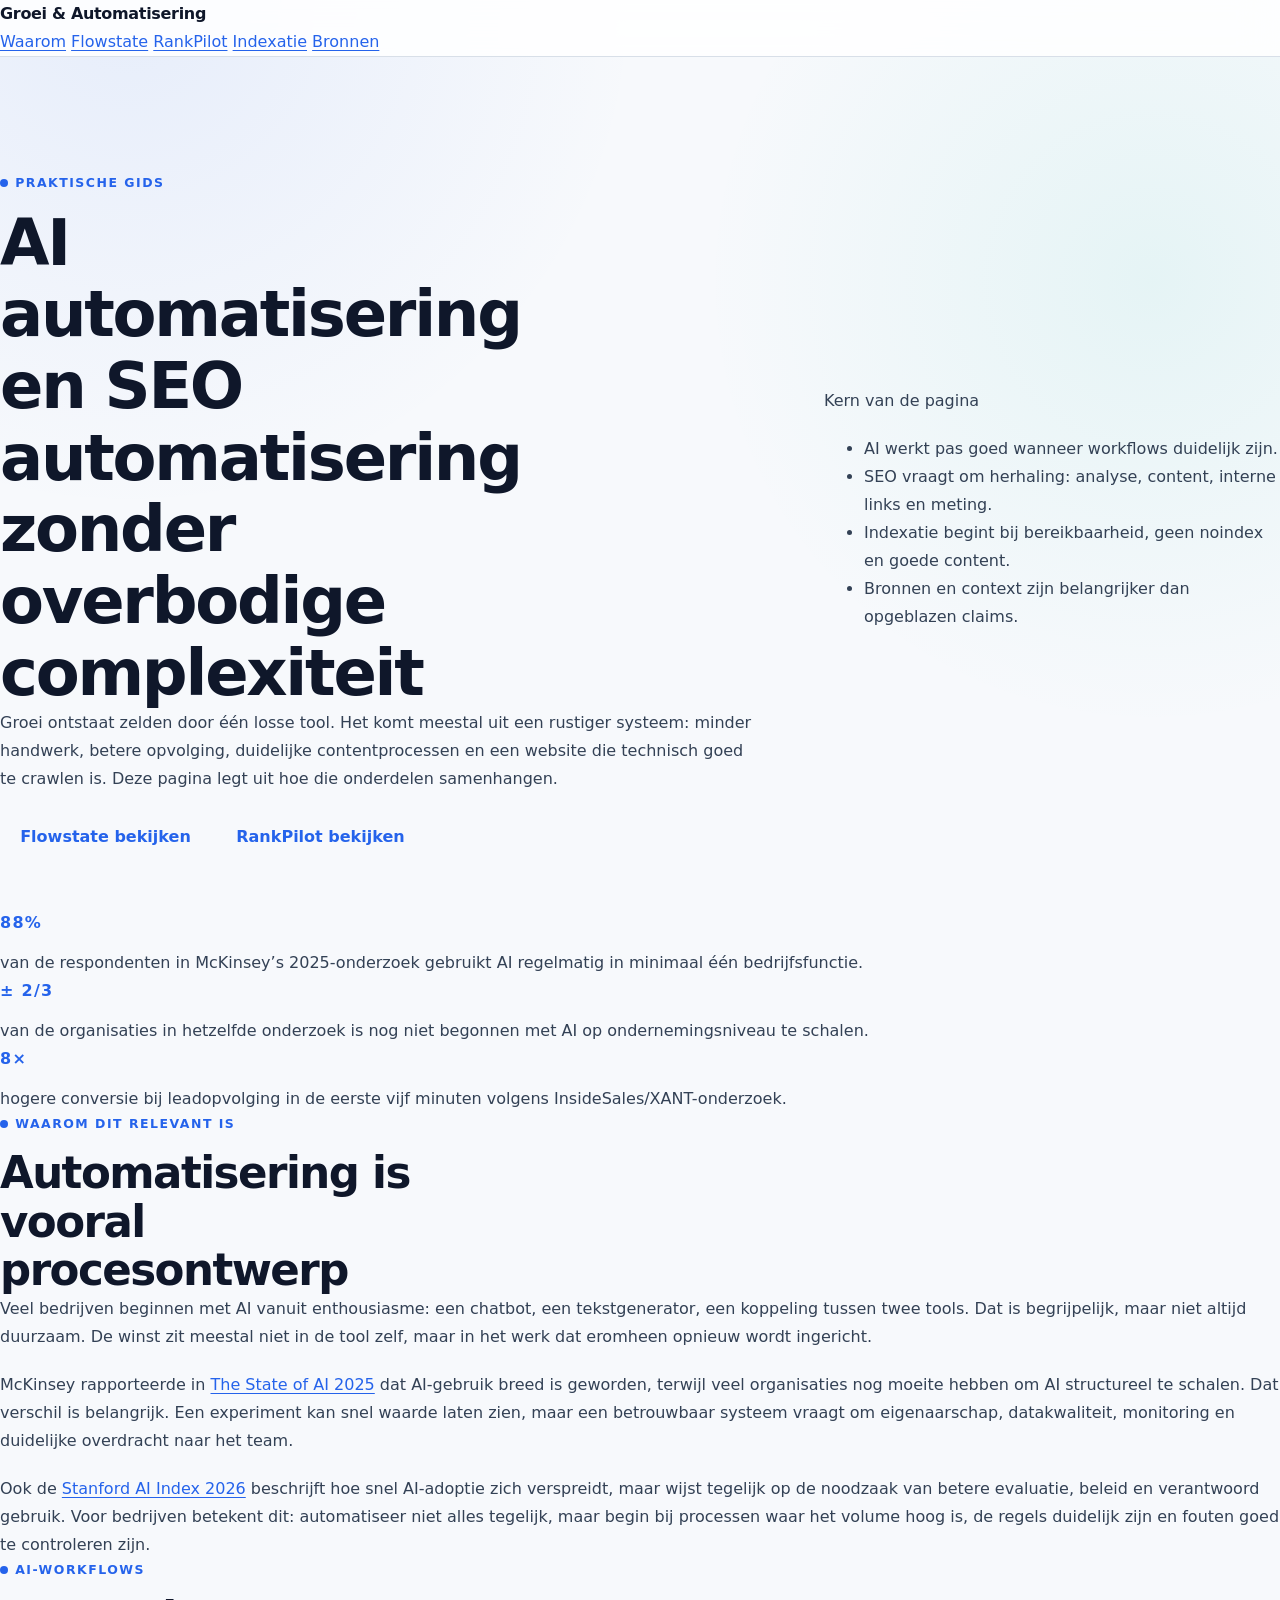
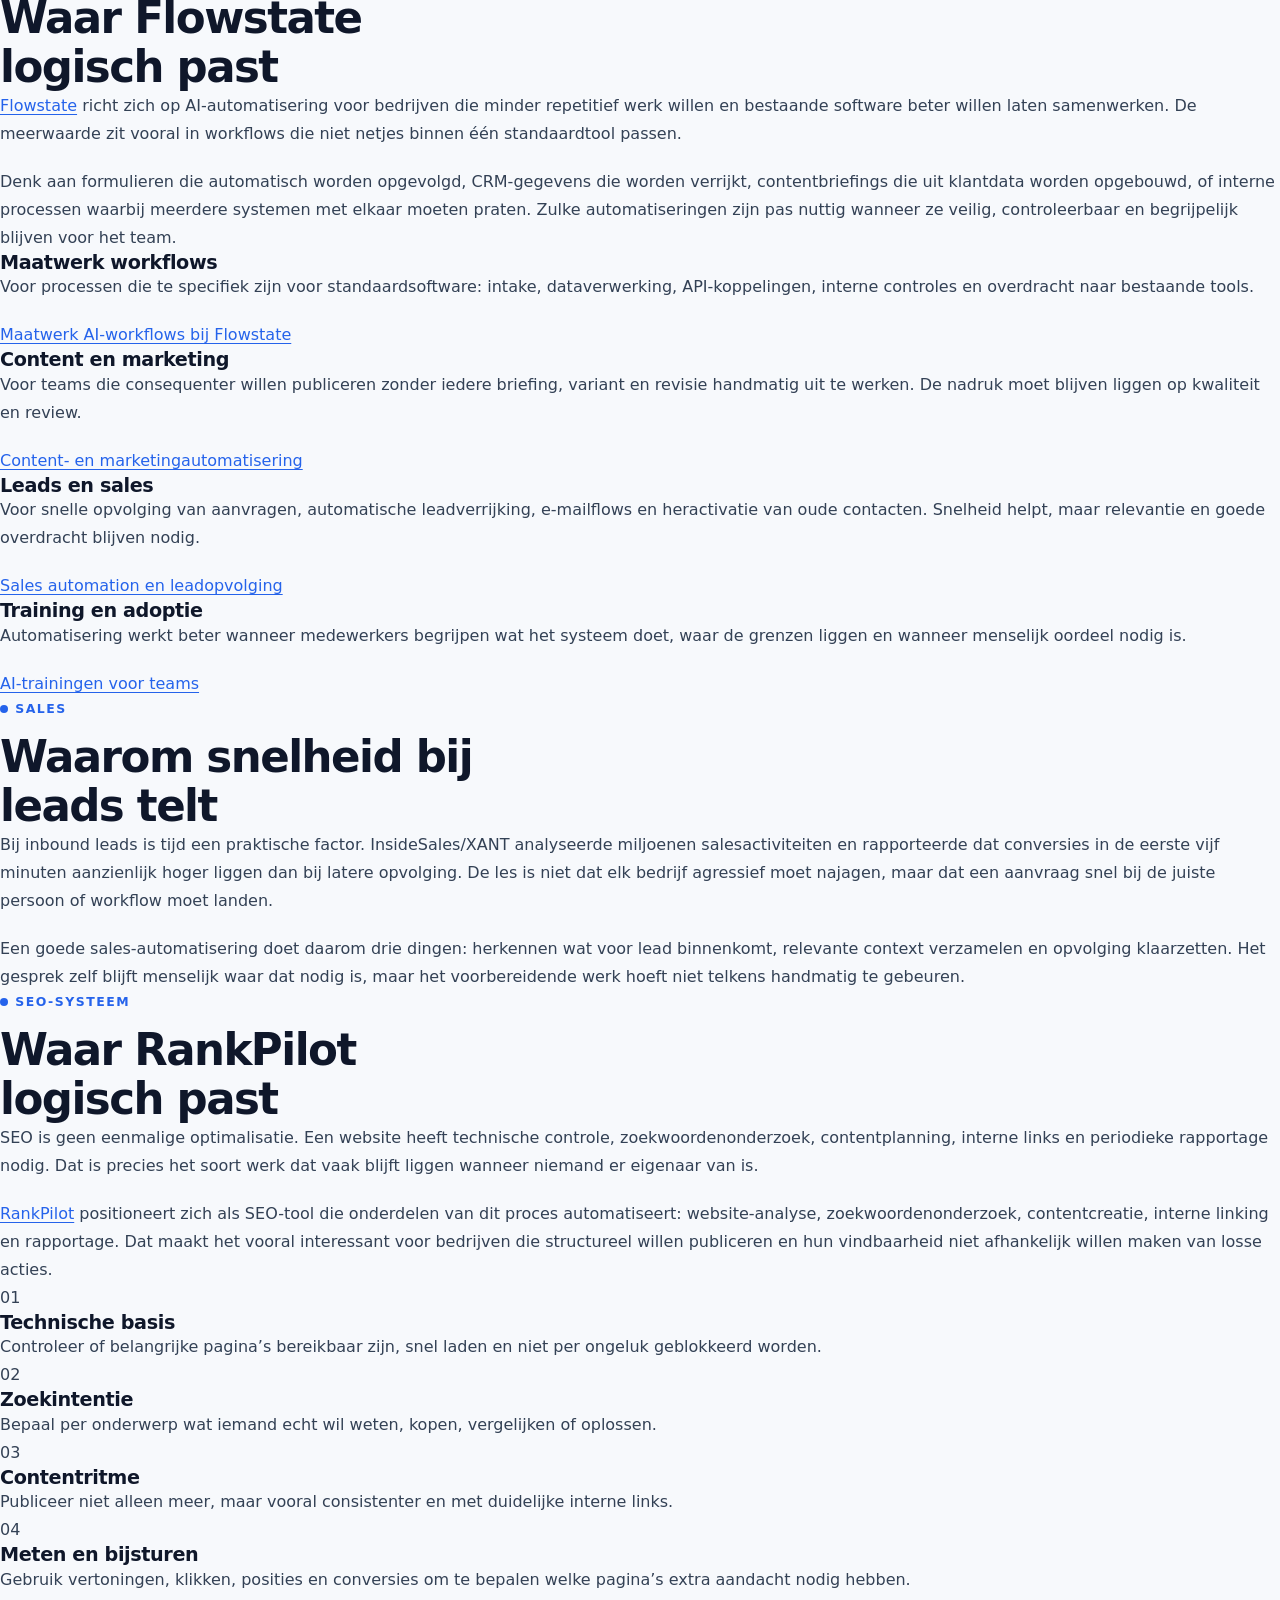
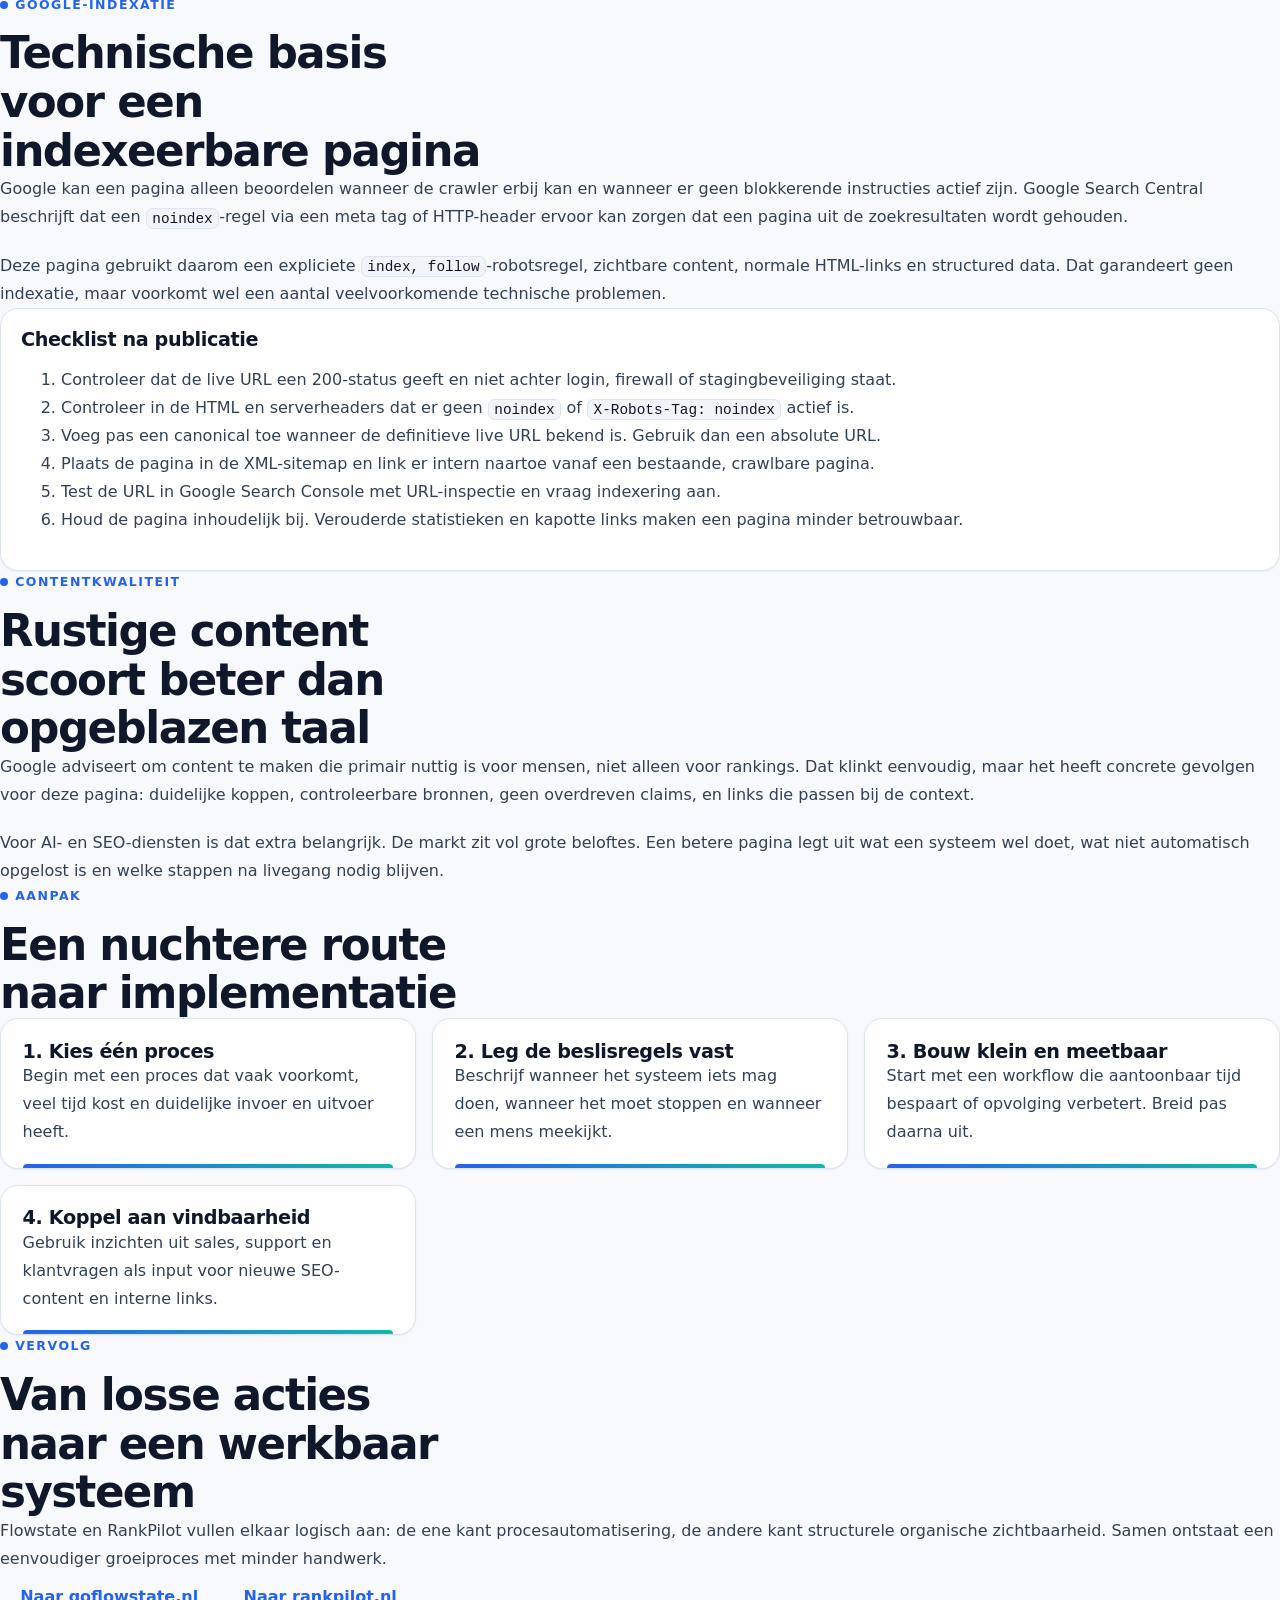
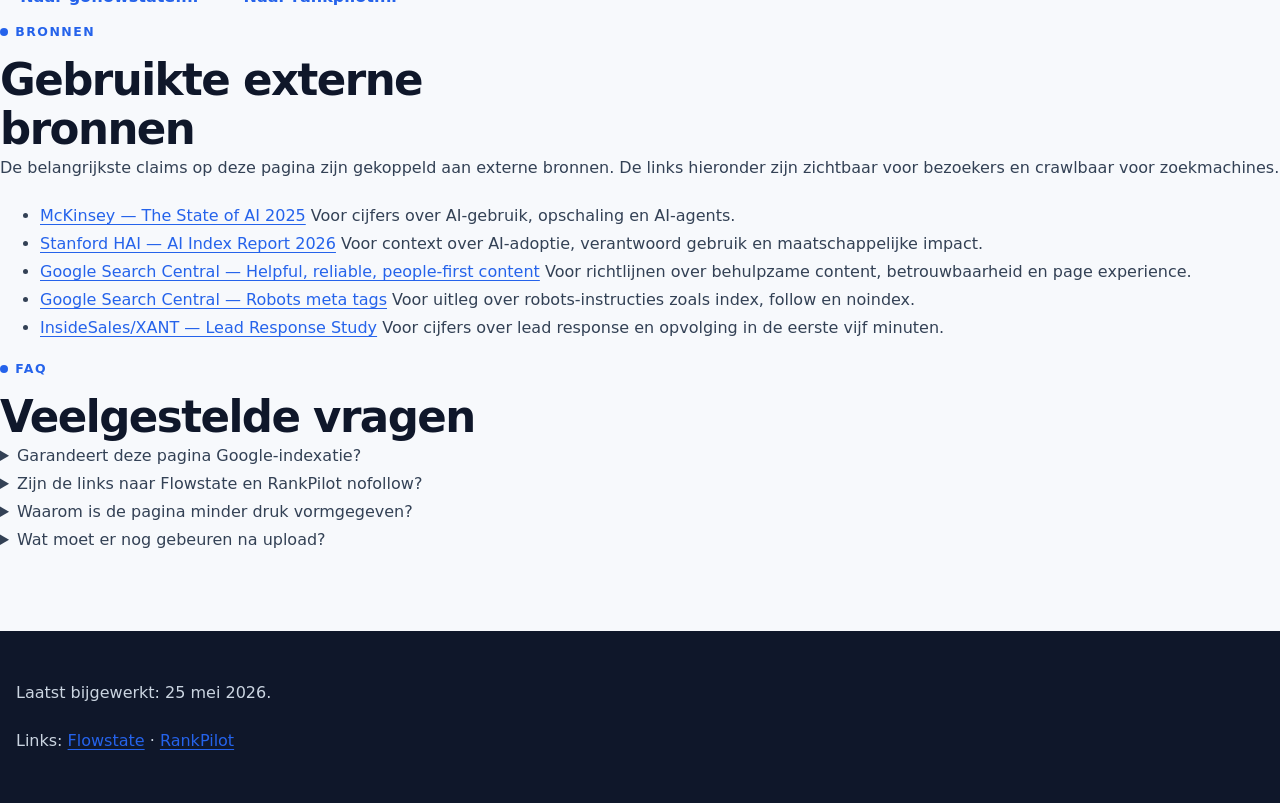
==== commit d0ed4b61: "Fix HTML structure by removing duplicate tags" ====
--- a/index.html
+++ b/index.html
@@ -1,6 +1,4 @@
-<!DOCTYPE html>
-<html lang="nl">
-<head>
+<html lang="nl"><head>
   <meta charset="UTF-8">
   <meta name="viewport" content="width=device-width, initial-scale=1.0">
   <title>AI automatisering en SEO automatisering | Flowstate &amp; RankPilot</title>
@@ -480,5 +478,6 @@
       </p>
     </div>
   </footer>
-</body>
-</html>
+
+
+</body></html>
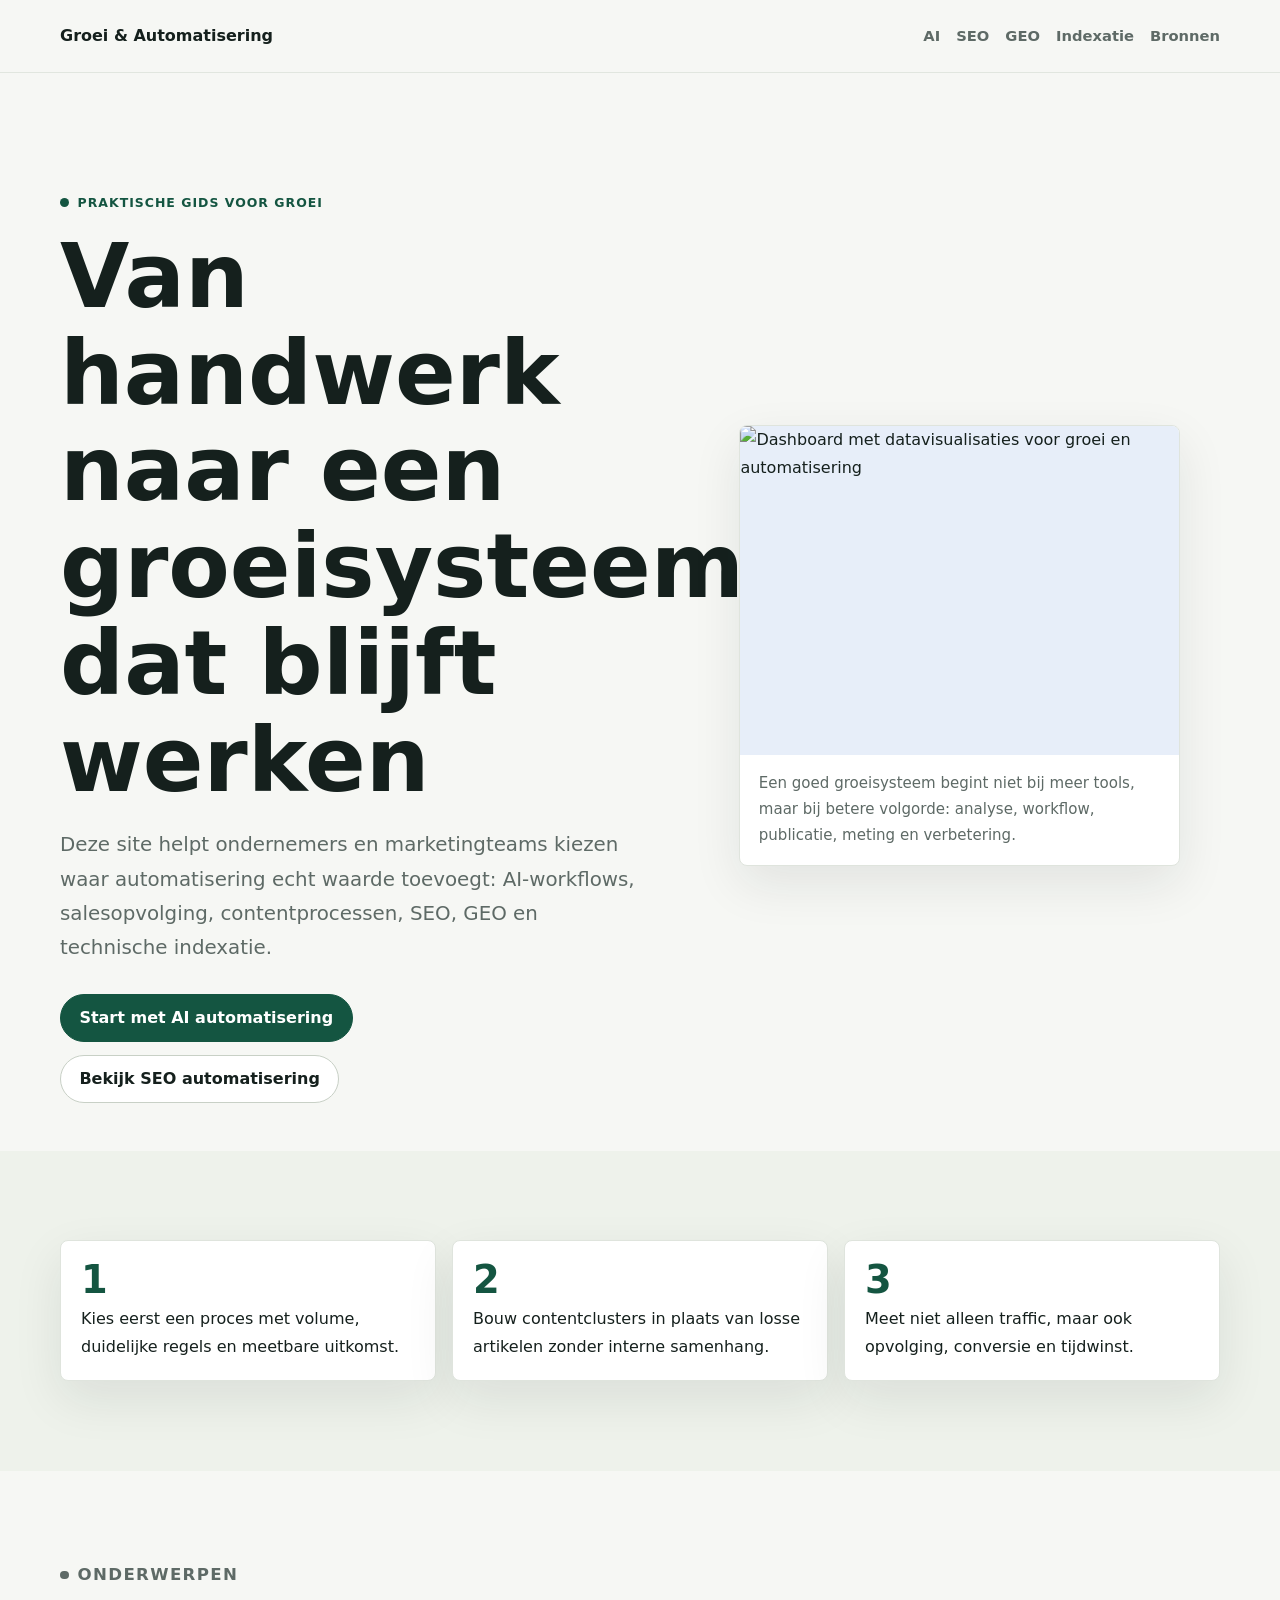
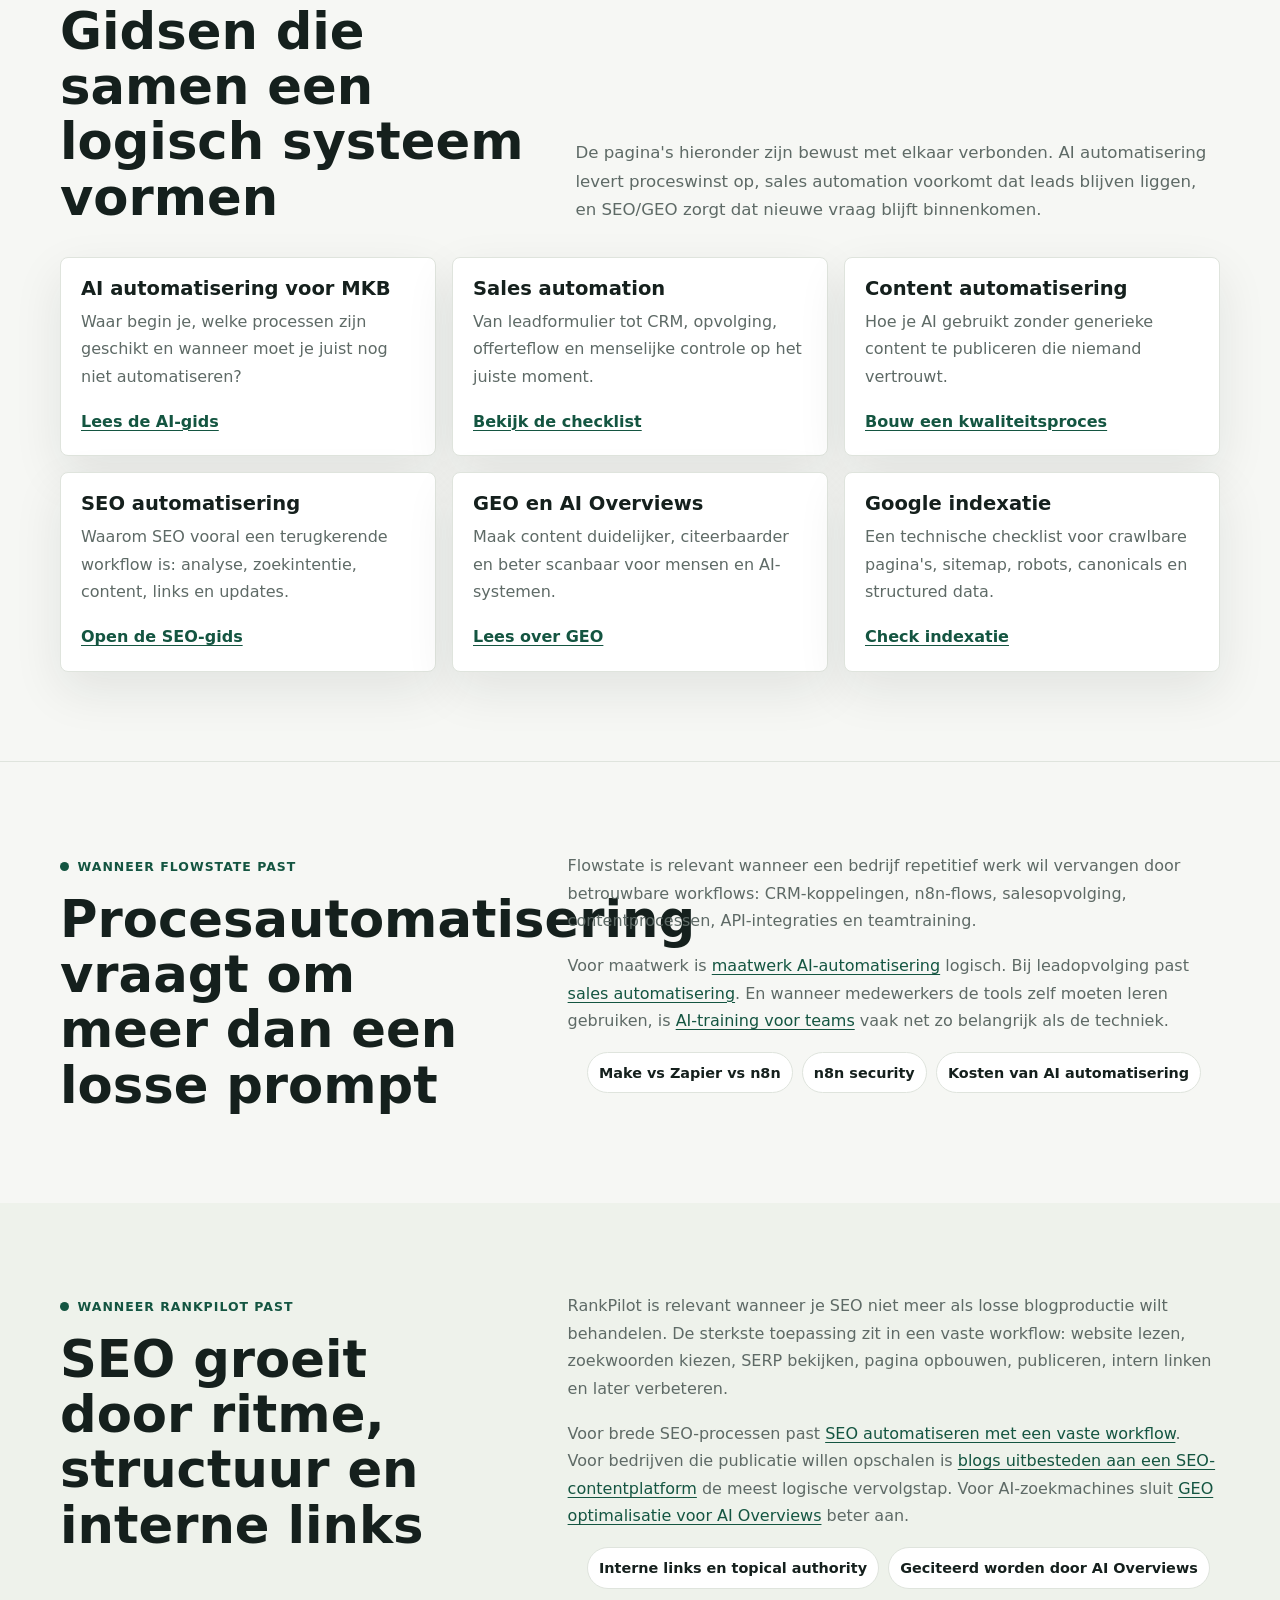
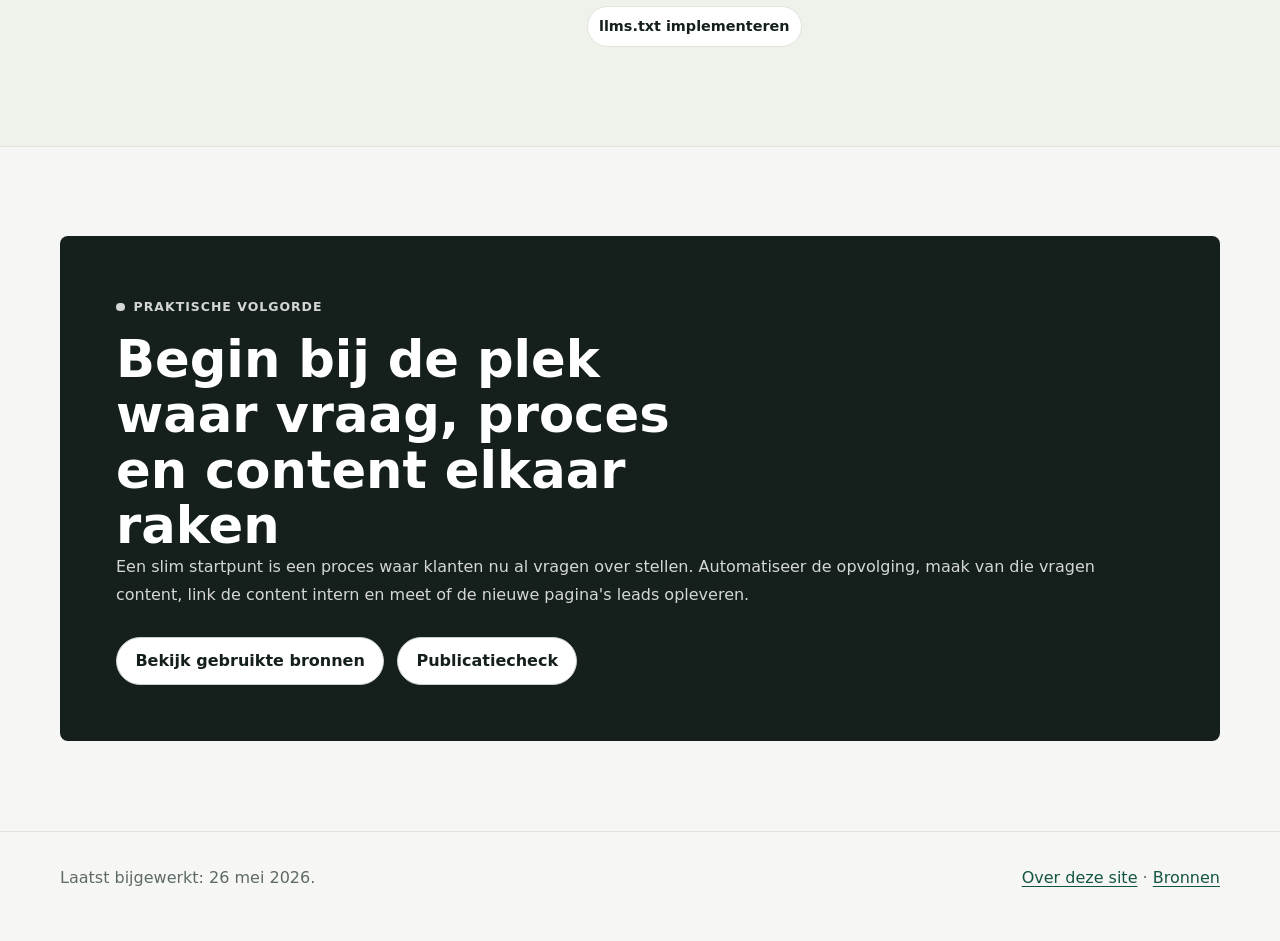
==== commit 71a1ba2c: "Build SEO content hub" ====
--- a/index.html
+++ b/index.html
@@ -1,114 +1,59 @@
-<html lang="nl"><head>
-  <meta charset="UTF-8">
-  <meta name="viewport" content="width=device-width, initial-scale=1.0">
-  <title>AI automatisering en SEO automatisering | Flowstate &amp; RankPilot</title>
-  <meta name="description" content="Een rustige, praktische gids over AI-automatisering, sales workflows, contentprocessen, SEO-automatisering en Google-indexatie. Met bronnen en links naar Flowstate en RankPilot.">
-  <meta name="robots" content="index, follow, max-image-preview:large, max-snippet:-1, max-video-preview:-1">
-  <meta name="googlebot" content="index, follow, max-image-preview:large, max-snippet:-1, max-video-preview:-1">
-  <meta name="theme-color" content="#ffffff">
-
-  <meta property="og:type" content="article">
-  <meta property="og:locale" content="nl_NL">
-  <meta property="og:title" content="AI automatisering en SEO automatisering zonder overbodige complexiteit">
-  <meta property="og:description" content="Praktische uitleg over procesautomatisering, sales, content, SEO en indexatie. Met bronverwijzingen en concrete vervolgstappen.">
-  <meta name="twitter:card" content="summary">
-
-  <!--
-    Canonical:
-    Voeg pas een canonical toe wanneer de definitieve live URL bekend is.
-    Gebruik dan een absolute URL. Laat hier geen placeholder-canonical staan.
-  -->
+<!doctype html>
+<html lang="nl">
+<head>
+  <meta charset="utf-8">
+  <meta name="viewport" content="width=device-width, initial-scale=1">
+  <title>AI automatisering, SEO automatisering en GEO | Groei & Automatisering</title>
+  <meta name="description" content="Praktische gidsen over AI automatisering, sales automation, SEO automatisering, GEO, blogs uitbesteden en Google indexatie voor Nederlandse bedrijven.">
+  <meta name="robots" content="index, follow, max-image-preview:large">
+  <link rel="canonical" href="https://flowstatenl.github.io/Flowstate-link/">
   <link rel="stylesheet" href="styles.css">
-
+  <meta property="og:title" content="Groei & Automatisering">
+  <meta property="og:description" content="Een praktische contenthub over AI workflows, SEO, GEO en betere bedrijfsprocessen.">
+  <meta property="og:type" content="website">
+  <meta property="og:url" content="https://flowstatenl.github.io/Flowstate-link/">
   <script type="application/ld+json">
   {
     "@context": "https://schema.org",
     "@graph": [
       {
-        "@type": "WebPage",
-        "@id": "#webpage",
-        "name": "AI automatisering en SEO automatisering",
-        "description": "Praktische gids over AI-workflows, SEO-automatisering, leadopvolging, contentprocessen en Google-indexatie.",
-        "inLanguage": "nl-NL",
-        "isAccessibleForFree": true,
-        "datePublished": "2026-05-25",
-        "dateModified": "2026-05-25",
-        "mainEntity": { "@id": "#article" },
-        "mentions": [
-          { "@id": "https://goflowstate.nl/#organization" },
-          { "@id": "https://rankpilot.nl/#organization" }
-        ]
-      },
-      {
-        "@type": "Article",
-        "@id": "#article",
-        "headline": "AI automatisering en SEO automatisering: een nuchtere gids voor groei",
-        "author": {
-          "@type": "Organization",
-          "name": "Groei & Automatisering Gids"
-        },
-        "publisher": {
-          "@type": "Organization",
-          "name": "Groei & Automatisering Gids"
-        },
-        "about": [
-          "AI automatisering",
-          "SEO automatisering",
-          "Google indexatie",
-          "sales automation",
-          "content workflows"
-        ],
-        "citation": [
-          "https://www.mckinsey.com/capabilities/quantumblack/our-insights/the-state-of-ai",
-          "https://hai.stanford.edu/ai-index/2026-ai-index-report",
-          "https://developers.google.com/search/docs/fundamentals/creating-helpful-content",
-          "https://developers.google.com/search/docs/crawling-indexing/robots-meta-tag",
-          "https://www.insidesales.com/response-time-matters/"
-        ],
-        "datePublished": "2026-05-25",
-        "dateModified": "2026-05-25",
+        "@type": "WebSite",
+        "@id": "https://flowstatenl.github.io/Flowstate-link/#website",
+        "url": "https://flowstatenl.github.io/Flowstate-link/",
+        "name": "Groei & Automatisering",
         "inLanguage": "nl-NL"
       },
       {
         "@type": "Organization",
-        "@id": "https://goflowstate.nl/#organization",
-        "name": "Flowstate",
-        "url": "https://goflowstate.nl/"
+        "@id": "https://flowstatenl.github.io/Flowstate-link/#organization",
+        "name": "Groei & Automatisering",
+        "url": "https://flowstatenl.github.io/Flowstate-link/"
       },
       {
-        "@type": "Organization",
-        "@id": "https://rankpilot.nl/#organization",
-        "name": "RankPilot",
-        "url": "https://rankpilot.nl/"
+        "@type": "WebPage",
+        "@id": "https://flowstatenl.github.io/Flowstate-link/#webpage",
+        "url": "https://flowstatenl.github.io/Flowstate-link/",
+        "name": "AI automatisering, SEO automatisering en GEO",
+        "description": "Praktische gidsen over AI automatisering, sales automation, SEO automatisering, GEO, blogs uitbesteden en Google indexatie.",
+        "isPartOf": { "@id": "https://flowstatenl.github.io/Flowstate-link/#website" },
+        "about": ["AI automatisering", "SEO automatisering", "GEO", "sales automation", "content automation"],
+        "mentions": [
+          { "@type": "Organization", "name": "Flowstate", "url": "https://goflowstate.nl/" },
+          { "@type": "Organization", "name": "RankPilot", "url": "https://rankpilot.nl/" }
+        ],
+        "inLanguage": "nl-NL",
+        "dateModified": "2026-05-26"
       },
       {
-        "@type": "FAQPage",
-        "@id": "#faq",
-        "mainEntity": [
-          {
-            "@type": "Question",
-            "name": "Kan een HTML-pagina indexatie door Google garanderen?",
-            "acceptedAnswer": {
-              "@type": "Answer",
-              "text": "Nee. Een pagina kan technisch goed indexeerbaar worden gemaakt, maar Google bepaalt uiteindelijk zelf of en wanneer de pagina wordt geïndexeerd. Belangrijk is dat er geen noindex actief is, dat de pagina bereikbaar is, dat de content waardevol is en dat de URL via interne links of een sitemap vindbaar is."
-            }
-          },
-          {
-            "@type": "Question",
-            "name": "Waarom staan er links naar Flowstate en RankPilot op deze pagina?",
-            "acceptedAnswer": {
-              "@type": "Answer",
-              "text": "Flowstate wordt genoemd als partij voor AI-workflows, sales automation, contentautomatisering en training. RankPilot wordt genoemd als SEO-platform voor onder meer website-analyse, zoekwoordenonderzoek, contentcreatie, interne linking en rapportage."
-            }
-          },
-          {
-            "@type": "Question",
-            "name": "Waarom is bronvermelding belangrijk voor SEO-content?",
-            "acceptedAnswer": {
-              "@type": "Answer",
-              "text": "Bronvermelding maakt claims controleerbaar. Dat helpt lezers en sluit beter aan bij Google’s advies om behulpzame, betrouwbare content voor mensen te maken."
-            }
-          }
+        "@type": "ItemList",
+        "@id": "https://flowstatenl.github.io/Flowstate-link/#guides",
+        "itemListElement": [
+          { "@type": "ListItem", "position": 1, "url": "https://flowstatenl.github.io/Flowstate-link/ai-automatisering/" },
+          { "@type": "ListItem", "position": 2, "url": "https://flowstatenl.github.io/Flowstate-link/sales-automation/" },
+          { "@type": "ListItem", "position": 3, "url": "https://flowstatenl.github.io/Flowstate-link/content-automatisering/" },
+          { "@type": "ListItem", "position": 4, "url": "https://flowstatenl.github.io/Flowstate-link/seo-automatisering/" },
+          { "@type": "ListItem", "position": 5, "url": "https://flowstatenl.github.io/Flowstate-link/geo-ai-overviews/" },
+          { "@type": "ListItem", "position": 6, "url": "https://flowstatenl.github.io/Flowstate-link/google-indexatie/" }
         ]
       }
     ]
@@ -117,16 +62,15 @@
 </head>
 <body>
   <a class="skip-link" href="#inhoud">Direct naar inhoud</a>
-
   <header class="site-header">
     <div class="container header-inner">
-      <a class="brand" href="./" aria-label="Home">Groei &amp; Automatisering</a>
+      <a class="brand" href="./">Groei & Automatisering</a>
       <nav class="nav" aria-label="Hoofdnavigatie">
-        <a href="#waarom">Waarom</a>
-        <a href="#flowstate">Flowstate</a>
-        <a href="#rankpilot">RankPilot</a>
-        <a href="#indexatie">Indexatie</a>
-        <a href="#bronnen">Bronnen</a>
+        <a href="ai-automatisering/">AI</a>
+        <a href="seo-automatisering/">SEO</a>
+        <a href="geo-ai-overviews/">GEO</a>
+        <a href="google-indexatie/">Indexatie</a>
+        <a href="bronnen/">Bronnen</a>
       </nav>
     </div>
   </header>
@@ -134,350 +78,161 @@
   <main id="inhoud">
     <section class="hero">
       <div class="container hero-grid">
+        <div class="hero-copy">
+          <p class="eyebrow">Praktische gids voor groei</p>
+          <h1>Van handwerk naar een groeisysteem dat blijft werken</h1>
+          <p class="lead">
+            Deze site helpt ondernemers en marketingteams kiezen waar automatisering echt waarde toevoegt:
+            AI-workflows, salesopvolging, contentprocessen, SEO, GEO en technische indexatie.
+          </p>
+          <div class="actions">
+            <a class="button" href="ai-automatisering/">Start met AI automatisering</a>
+            <a class="button button-muted" href="seo-automatisering/">Bekijk SEO automatisering</a>
+          </div>
+        </div>
+        <figure class="hero-visual">
+          <img src="https://images.unsplash.com/photo-1551288049-bebda4e38f71?auto=format&fit=crop&w=1200&q=80" alt="Dashboard met datavisualisaties voor groei en automatisering">
+          <figcaption class="visual-caption">Een goed groeisysteem begint niet bij meer tools, maar bij betere volgorde: analyse, workflow, publicatie, meting en verbetering.</figcaption>
+        </figure>
+      </div>
+    </section>
+
+    <section class="section section-soft">
+      <div class="container grid-3">
+        <article class="metric">
+          <strong>1</strong>
+          <p>Kies eerst een proces met volume, duidelijke regels en meetbare uitkomst.</p>
+        </article>
+        <article class="metric">
+          <strong>2</strong>
+          <p>Bouw contentclusters in plaats van losse artikelen zonder interne samenhang.</p>
+        </article>
+        <article class="metric">
+          <strong>3</strong>
+          <p>Meet niet alleen traffic, maar ook opvolging, conversie en tijdwinst.</p>
+        </article>
+      </div>
+    </section>
+
+    <section class="section">
+      <div class="container section-head">
         <div>
-          <p class="eyebrow">Praktische gids</p>
-          <h1>AI automatisering en SEO automatisering zonder overbodige complexiteit</h1>
-          <p class="lead">
-            Groei ontstaat zelden door één losse tool. Het komt meestal uit een rustiger systeem:
-            minder handwerk, betere opvolging, duidelijke contentprocessen en een website die technisch
-            goed te crawlen is. Deze pagina legt uit hoe die onderdelen samenhangen.
-          </p>
-          <div class="actions" aria-label="Belangrijke links">
-            <a class="button" href="https://goflowstate.nl/" target="_blank" rel="noopener">Flowstate bekijken</a>
-            <a class="button button-muted" href="https://rankpilot.nl/" target="_blank" rel="noopener">RankPilot bekijken</a>
-          </div>
-        </div>
-        <aside class="summary-card" aria-label="Samenvatting">
-          <p class="summary-title">Kern van de pagina</p>
-          <ul>
-            <li>AI werkt pas goed wanneer workflows duidelijk zijn.</li>
-            <li>SEO vraagt om herhaling: analyse, content, interne links en meting.</li>
-            <li>Indexatie begint bij bereikbaarheid, geen noindex en goede content.</li>
-            <li>Bronnen en context zijn belangrijker dan opgeblazen claims.</li>
-          </ul>
-        </aside>
-      </div>
-    </section>
-
-    <section class="section muted-section" aria-label="Datapunten">
-      <div class="container data-grid">
-        <article>
-          <span class="number">88%</span>
-          <p>van de respondenten in McKinsey’s 2025-onderzoek gebruikt AI regelmatig in minimaal één bedrijfsfunctie.</p>
-        </article>
-        <article>
-          <span class="number">± 2/3</span>
-          <p>van de organisaties in hetzelfde onderzoek is nog niet begonnen met AI op ondernemingsniveau te schalen.</p>
-        </article>
-        <article>
-          <span class="number">8×</span>
-          <p>hogere conversie bij leadopvolging in de eerste vijf minuten volgens InsideSales/XANT-onderzoek.</p>
-        </article>
-      </div>
-    </section>
-
-    <section id="waarom" class="section">
-      <div class="container narrow">
-        <p class="eyebrow">Waarom dit relevant is</p>
-        <h2>Automatisering is vooral procesontwerp</h2>
+          <p class="eyebrow">Onderwerpen</p>
+          <h2>Gidsen die samen een logisch systeem vormen</h2>
+        </div>
         <p>
-          Veel bedrijven beginnen met AI vanuit enthousiasme: een chatbot, een tekstgenerator, een koppeling
-          tussen twee tools. Dat is begrijpelijk, maar niet altijd duurzaam. De winst zit meestal niet in de tool
-          zelf, maar in het werk dat eromheen opnieuw wordt ingericht.
+          De pagina's hieronder zijn bewust met elkaar verbonden. AI automatisering levert proceswinst op,
+          sales automation voorkomt dat leads blijven liggen, en SEO/GEO zorgt dat nieuwe vraag blijft binnenkomen.
         </p>
-        <p>
-          McKinsey rapporteerde in <a href="https://www.mckinsey.com/capabilities/quantumblack/our-insights/the-state-of-ai" target="_blank" rel="noopener">The State of AI 2025</a>
-          dat AI-gebruik breed is geworden, terwijl veel organisaties nog moeite hebben om AI structureel te
-          schalen. Dat verschil is belangrijk. Een experiment kan snel waarde laten zien, maar een betrouwbaar
-          systeem vraagt om eigenaarschap, datakwaliteit, monitoring en duidelijke overdracht naar het team.
-        </p>
-        <p>
-          Ook de <a href="https://hai.stanford.edu/ai-index/2026-ai-index-report" target="_blank" rel="noopener">Stanford AI Index 2026</a>
-          beschrijft hoe snel AI-adoptie zich verspreidt, maar wijst tegelijk op de noodzaak van betere evaluatie,
-          beleid en verantwoord gebruik. Voor bedrijven betekent dit: automatiseer niet alles tegelijk, maar begin
-          bij processen waar het volume hoog is, de regels duidelijk zijn en fouten goed te controleren zijn.
-        </p>
-      </div>
-    </section>
-
-    <section id="flowstate" class="section border-top">
+      </div>
+      <div class="container grid-3">
+        <article class="card">
+          <h3>AI automatisering voor MKB</h3>
+          <p>Waar begin je, welke processen zijn geschikt en wanneer moet je juist nog niet automatiseren?</p>
+          <a href="ai-automatisering/">Lees de AI-gids</a>
+        </article>
+        <article class="card">
+          <h3>Sales automation</h3>
+          <p>Van leadformulier tot CRM, opvolging, offerteflow en menselijke controle op het juiste moment.</p>
+          <a href="sales-automation/">Bekijk de checklist</a>
+        </article>
+        <article class="card">
+          <h3>Content automatisering</h3>
+          <p>Hoe je AI gebruikt zonder generieke content te publiceren die niemand vertrouwt.</p>
+          <a href="content-automatisering/">Bouw een kwaliteitsproces</a>
+        </article>
+        <article class="card">
+          <h3>SEO automatisering</h3>
+          <p>Waarom SEO vooral een terugkerende workflow is: analyse, zoekintentie, content, links en updates.</p>
+          <a href="seo-automatisering/">Open de SEO-gids</a>
+        </article>
+        <article class="card">
+          <h3>GEO en AI Overviews</h3>
+          <p>Maak content duidelijker, citeerbaarder en beter scanbaar voor mensen en AI-systemen.</p>
+          <a href="geo-ai-overviews/">Lees over GEO</a>
+        </article>
+        <article class="card">
+          <h3>Google indexatie</h3>
+          <p>Een technische checklist voor crawlbare pagina's, sitemap, robots, canonicals en structured data.</p>
+          <a href="google-indexatie/">Check indexatie</a>
+        </article>
+      </div>
+    </section>
+
+    <section class="section border-top">
       <div class="container two-column">
         <div>
-          <p class="eyebrow">AI-workflows</p>
-          <h2>Waar Flowstate logisch past</h2>
-        </div>
-        <div>
-          <p>
-            <a href="https://goflowstate.nl/" target="_blank" rel="noopener">Flowstate</a> richt zich op
-            AI-automatisering voor bedrijven die minder repetitief werk willen en bestaande software beter willen
-            laten samenwerken. De meerwaarde zit vooral in workflows die niet netjes binnen één standaardtool passen.
-          </p>
-          <p>
-            Denk aan formulieren die automatisch worden opgevolgd, CRM-gegevens die worden verrijkt, contentbriefings
-            die uit klantdata worden opgebouwd, of interne processen waarbij meerdere systemen met elkaar moeten praten.
-            Zulke automatiseringen zijn pas nuttig wanneer ze veilig, controleerbaar en begrijpelijk blijven voor het team.
-          </p>
-        </div>
-      </div>
-
-      <div class="container cards service-cards">
-        <article class="card">
-          <h3>Maatwerk workflows</h3>
-          <p>
-            Voor processen die te specifiek zijn voor standaardsoftware: intake, dataverwerking, API-koppelingen,
-            interne controles en overdracht naar bestaande tools.
-          </p>
-          <a href="https://goflowstate.nl/services/custom/" target="_blank" rel="noopener">Maatwerk AI-workflows bij Flowstate</a>
-        </article>
-        <article class="card">
-          <h3>Content en marketing</h3>
-          <p>
-            Voor teams die consequenter willen publiceren zonder iedere briefing, variant en revisie handmatig uit
-            te werken. De nadruk moet blijven liggen op kwaliteit en review.
-          </p>
-          <a href="https://goflowstate.nl/services/content-en-marketing/" target="_blank" rel="noopener">Content- en marketingautomatisering</a>
-        </article>
-        <article class="card">
-          <h3>Leads en sales</h3>
-          <p>
-            Voor snelle opvolging van aanvragen, automatische leadverrijking, e-mailflows en heractivatie van oude
-            contacten. Snelheid helpt, maar relevantie en goede overdracht blijven nodig.
-          </p>
-          <a href="https://goflowstate.nl/services/leads-en-sales/" target="_blank" rel="noopener">Sales automation en leadopvolging</a>
-        </article>
-        <article class="card">
-          <h3>Training en adoptie</h3>
-          <p>
-            Automatisering werkt beter wanneer medewerkers begrijpen wat het systeem doet, waar de grenzen liggen
-            en wanneer menselijk oordeel nodig is.
-          </p>
-          <a href="https://goflowstate.nl/services/training/" target="_blank" rel="noopener">AI-trainingen voor teams</a>
-        </article>
-      </div>
-    </section>
-
-    <section class="section muted-section">
-      <div class="container narrow">
-        <p class="eyebrow">Sales</p>
-        <h2>Waarom snelheid bij leads telt</h2>
-        <p>
-          Bij inbound leads is tijd een praktische factor. InsideSales/XANT analyseerde miljoenen salesactiviteiten
-          en rapporteerde dat conversies in de eerste vijf minuten aanzienlijk hoger liggen dan bij latere opvolging.
-          De les is niet dat elk bedrijf agressief moet najagen, maar dat een aanvraag snel bij de juiste persoon of
-          workflow moet landen.
-        </p>
-        <p>
-          Een goede sales-automatisering doet daarom drie dingen: herkennen wat voor lead binnenkomt, relevante
-          context verzamelen en opvolging klaarzetten. Het gesprek zelf blijft menselijk waar dat nodig is, maar het
-          voorbereidende werk hoeft niet telkens handmatig te gebeuren.
-        </p>
-      </div>
-    </section>
-
-    <section id="rankpilot" class="section border-top">
+          <p class="eyebrow">Wanneer Flowstate past</p>
+          <h2>Procesautomatisering vraagt om meer dan een losse prompt</h2>
+        </div>
+        <div class="prose">
+          <p>
+            Flowstate is relevant wanneer een bedrijf repetitief werk wil vervangen door betrouwbare workflows:
+            CRM-koppelingen, n8n-flows, salesopvolging, contentprocessen, API-integraties en teamtraining.
+          </p>
+          <p>
+            Voor maatwerk is <a href="https://goflowstate.nl/services/custom/" target="_blank" rel="noopener">maatwerk AI-automatisering</a>
+            logisch. Bij leadopvolging past <a href="https://goflowstate.nl/services/leads-en-sales/" target="_blank" rel="noopener">sales automatisering</a>.
+            En wanneer medewerkers de tools zelf moeten leren gebruiken, is <a href="https://goflowstate.nl/services/training/" target="_blank" rel="noopener">AI-training voor teams</a>
+            vaak net zo belangrijk als de techniek.
+          </p>
+          <ul class="pill-list">
+            <li><a href="https://goflowstate.nl/kennisbank/make-vs-zapier-vs-n8n-de-strategische-keuzegids-voor-bedrijfsautomatisering-in-2026/" target="_blank" rel="noopener">Make vs Zapier vs n8n</a></li>
+            <li><a href="https://goflowstate.nl/kennisbank/data-security-in-no-code-n8n-self-hosting-vs-cloud-oplossingen/" target="_blank" rel="noopener">n8n security</a></li>
+            <li><a href="https://goflowstate.nl/kennisbank/kosten-ai-automatisering-uitbesteden/" target="_blank" rel="noopener">Kosten van AI automatisering</a></li>
+          </ul>
+        </div>
+      </div>
+    </section>
+
+    <section class="section section-soft">
       <div class="container two-column">
         <div>
-          <p class="eyebrow">SEO-systeem</p>
-          <h2>Waar RankPilot logisch past</h2>
-        </div>
-        <div>
-          <p>
-            SEO is geen eenmalige optimalisatie. Een website heeft technische controle, zoekwoordenonderzoek,
-            contentplanning, interne links en periodieke rapportage nodig. Dat is precies het soort werk dat vaak
-            blijft liggen wanneer niemand er eigenaar van is.
-          </p>
-          <p>
-            <a href="https://rankpilot.nl/" target="_blank" rel="noopener">RankPilot</a> positioneert zich als
-            SEO-tool die onderdelen van dit proces automatiseert: website-analyse, zoekwoordenonderzoek,
-            contentcreatie, interne linking en rapportage. Dat maakt het vooral interessant voor bedrijven die
-            structureel willen publiceren en hun vindbaarheid niet afhankelijk willen maken van losse acties.
-          </p>
-        </div>
-      </div>
-
-      <div class="container process-grid">
-        <div class="process-step">
-          <span>01</span>
-          <h3>Technische basis</h3>
-          <p>Controleer of belangrijke pagina’s bereikbaar zijn, snel laden en niet per ongeluk geblokkeerd worden.</p>
-        </div>
-        <div class="process-step">
-          <span>02</span>
-          <h3>Zoekintentie</h3>
-          <p>Bepaal per onderwerp wat iemand echt wil weten, kopen, vergelijken of oplossen.</p>
-        </div>
-        <div class="process-step">
-          <span>03</span>
-          <h3>Contentritme</h3>
-          <p>Publiceer niet alleen meer, maar vooral consistenter en met duidelijke interne links.</p>
-        </div>
-        <div class="process-step">
-          <span>04</span>
-          <h3>Meten en bijsturen</h3>
-          <p>Gebruik vertoningen, klikken, posities en conversies om te bepalen welke pagina’s extra aandacht nodig hebben.</p>
-        </div>
-      </div>
-    </section>
-
-    <section id="indexatie" class="section muted-section">
-      <div class="container two-column">
-        <div>
-          <p class="eyebrow">Google-indexatie</p>
-          <h2>Technische basis voor een indexeerbare pagina</h2>
-        </div>
-        <div>
-          <p>
-            Google kan een pagina alleen beoordelen wanneer de crawler erbij kan en wanneer er geen blokkerende
-            instructies actief zijn. Google Search Central beschrijft dat een <code>noindex</code>-regel via een meta tag
-            of HTTP-header ervoor kan zorgen dat een pagina uit de zoekresultaten wordt gehouden.
-          </p>
-          <p>
-            Deze pagina gebruikt daarom een expliciete <code>index, follow</code>-robotsregel, zichtbare content,
-            normale HTML-links en structured data. Dat garandeert geen indexatie, maar voorkomt wel een aantal
-            veelvoorkomende technische problemen.
-          </p>
-        </div>
-      </div>
-
-      <div class="container checklist-card">
-        <h3>Checklist na publicatie</h3>
-        <ol class="checklist">
-          <li>Controleer dat de live URL een 200-status geeft en niet achter login, firewall of stagingbeveiliging staat.</li>
-          <li>Controleer in de HTML en serverheaders dat er geen <code>noindex</code> of <code>X-Robots-Tag: noindex</code> actief is.</li>
-          <li>Voeg pas een canonical toe wanneer de definitieve live URL bekend is. Gebruik dan een absolute URL.</li>
-          <li>Plaats de pagina in de XML-sitemap en link er intern naartoe vanaf een bestaande, crawlbare pagina.</li>
-          <li>Test de URL in Google Search Console met URL-inspectie en vraag indexering aan.</li>
-          <li>Houd de pagina inhoudelijk bij. Verouderde statistieken en kapotte links maken een pagina minder betrouwbaar.</li>
-        </ol>
+          <p class="eyebrow">Wanneer RankPilot past</p>
+          <h2>SEO groeit door ritme, structuur en interne links</h2>
+        </div>
+        <div class="prose">
+          <p>
+            RankPilot is relevant wanneer je SEO niet meer als losse blogproductie wilt behandelen. De sterkste
+            toepassing zit in een vaste workflow: website lezen, zoekwoorden kiezen, SERP bekijken, pagina opbouwen,
+            publiceren, intern linken en later verbeteren.
+          </p>
+          <p>
+            Voor brede SEO-processen past <a href="https://rankpilot.nl/seo/" target="_blank" rel="noopener">SEO automatiseren met een vaste workflow</a>.
+            Voor bedrijven die publicatie willen opschalen is <a href="https://rankpilot.nl/blogs-uitbesteden/" target="_blank" rel="noopener">blogs uitbesteden aan een SEO-contentplatform</a>
+            de meest logische vervolgstap. Voor AI-zoekmachines sluit <a href="https://rankpilot.nl/geo/" target="_blank" rel="noopener">GEO optimalisatie voor AI Overviews</a>
+            beter aan.
+          </p>
+          <ul class="pill-list">
+            <li><a href="https://rankpilot.nl/kennisbank/interne-links-bouwen-topical-authority/" target="_blank" rel="noopener">Interne links en topical authority</a></li>
+            <li><a href="https://rankpilot.nl/kennisbank/geciteerd-worden-door-ai-overviews/" target="_blank" rel="noopener">Geciteerd worden door AI Overviews</a></li>
+            <li><a href="https://rankpilot.nl/kennisbank/llms-txt-implementeren-nieuwe-standaard/" target="_blank" rel="noopener">llms.txt implementeren</a></li>
+          </ul>
+        </div>
       </div>
     </section>
 
     <section class="section border-top">
-      <div class="container narrow">
-        <p class="eyebrow">Contentkwaliteit</p>
-        <h2>Rustige content scoort beter dan opgeblazen taal</h2>
+      <div class="container band">
+        <p class="eyebrow">Praktische volgorde</p>
+        <h2>Begin bij de plek waar vraag, proces en content elkaar raken</h2>
         <p>
-          Google adviseert om content te maken die primair nuttig is voor mensen, niet alleen voor rankings.
-          Dat klinkt eenvoudig, maar het heeft concrete gevolgen voor deze pagina: duidelijke koppen, controleerbare
-          bronnen, geen overdreven claims, en links die passen bij de context.
+          Een slim startpunt is een proces waar klanten nu al vragen over stellen. Automatiseer de opvolging,
+          maak van die vragen content, link de content intern en meet of de nieuwe pagina's leads opleveren.
         </p>
-        <p>
-          Voor AI- en SEO-diensten is dat extra belangrijk. De markt zit vol grote beloftes. Een betere pagina legt uit
-          wat een systeem wel doet, wat niet automatisch opgelost is en welke stappen na livegang nodig blijven.
-        </p>
-      </div>
-    </section>
-
-    <section class="section muted-section">
-      <div class="container two-column">
-        <div>
-          <p class="eyebrow">Aanpak</p>
-          <h2>Een nuchtere route naar implementatie</h2>
-        </div>
-        <div class="timeline">
-          <div class="timeline-item">
-            <h3>1. Kies één proces</h3>
-            <p>Begin met een proces dat vaak voorkomt, veel tijd kost en duidelijke invoer en uitvoer heeft.</p>
-          </div>
-          <div class="timeline-item">
-            <h3>2. Leg de beslisregels vast</h3>
-            <p>Beschrijf wanneer het systeem iets mag doen, wanneer het moet stoppen en wanneer een mens meekijkt.</p>
-          </div>
-          <div class="timeline-item">
-            <h3>3. Bouw klein en meetbaar</h3>
-            <p>Start met een workflow die aantoonbaar tijd bespaart of opvolging verbetert. Breid pas daarna uit.</p>
-          </div>
-          <div class="timeline-item">
-            <h3>4. Koppel aan vindbaarheid</h3>
-            <p>Gebruik inzichten uit sales, support en klantvragen als input voor nieuwe SEO-content en interne links.</p>
-          </div>
-        </div>
-      </div>
-    </section>
-
-    <section class="section cta-section" aria-label="Vervolgstappen">
-      <div class="container cta-card">
-        <div>
-          <p class="eyebrow">Vervolg</p>
-          <h2>Van losse acties naar een werkbaar systeem</h2>
-          <p>
-            Flowstate en RankPilot vullen elkaar logisch aan: de ene kant procesautomatisering, de andere kant
-            structurele organische zichtbaarheid. Samen ontstaat een eenvoudiger groeiproces met minder handwerk.
-          </p>
-        </div>
         <div class="cta-links">
-          <a class="button" href="https://goflowstate.nl/" target="_blank" rel="noopener">Naar goflowstate.nl</a>
-          <a class="button button-muted" href="https://rankpilot.nl/" target="_blank" rel="noopener">Naar rankpilot.nl</a>
-        </div>
-      </div>
-    </section>
-
-    <section id="bronnen" class="section border-top">
-      <div class="container narrow">
-        <p class="eyebrow">Bronnen</p>
-        <h2>Gebruikte externe bronnen</h2>
-        <p>
-          De belangrijkste claims op deze pagina zijn gekoppeld aan externe bronnen. De links hieronder zijn zichtbaar
-          voor bezoekers en crawlbaar voor zoekmachines.
-        </p>
-        <ul class="source-list">
-          <li>
-            <a href="https://www.mckinsey.com/capabilities/quantumblack/our-insights/the-state-of-ai" target="_blank" rel="noopener">McKinsey — The State of AI 2025</a>
-            <span>Voor cijfers over AI-gebruik, opschaling en AI-agents.</span>
-          </li>
-          <li>
-            <a href="https://hai.stanford.edu/ai-index/2026-ai-index-report" target="_blank" rel="noopener">Stanford HAI — AI Index Report 2026</a>
-            <span>Voor context over AI-adoptie, verantwoord gebruik en maatschappelijke impact.</span>
-          </li>
-          <li>
-            <a href="https://developers.google.com/search/docs/fundamentals/creating-helpful-content" target="_blank" rel="noopener">Google Search Central — Helpful, reliable, people-first content</a>
-            <span>Voor richtlijnen over behulpzame content, betrouwbaarheid en page experience.</span>
-          </li>
-          <li>
-            <a href="https://developers.google.com/search/docs/crawling-indexing/robots-meta-tag" target="_blank" rel="noopener">Google Search Central — Robots meta tags</a>
-            <span>Voor uitleg over robots-instructies zoals index, follow en noindex.</span>
-          </li>
-          <li>
-            <a href="https://www.insidesales.com/response-time-matters/" target="_blank" rel="noopener">InsideSales/XANT — Lead Response Study</a>
-            <span>Voor cijfers over lead response en opvolging in de eerste vijf minuten.</span>
-          </li>
-        </ul>
-      </div>
-    </section>
-
-    <section id="faq" class="section muted-section">
-      <div class="container narrow">
-        <p class="eyebrow">FAQ</p>
-        <h2>Veelgestelde vragen</h2>
-        <details>
-          <summary>Garandeert deze pagina Google-indexatie?</summary>
-          <p>Nee. Niemand kan Google-indexatie garanderen. De pagina is wel technisch indexeerbaar opgezet en bevat zichtbare, relevante content met bronverwijzingen.</p>
-        </details>
-        <details>
-          <summary>Zijn de links naar Flowstate en RankPilot nofollow?</summary>
-          <p>Nee. De links gebruiken alleen <code>rel="noopener"</code> voor veiligheid bij openen in een nieuw tabblad. Er staat geen <code>nofollow</code> op.</p>
-        </details>
-        <details>
-          <summary>Waarom is de pagina minder druk vormgegeven?</summary>
-          <p>Een rustige pagina leest beter, laadt sneller en voelt minder gemaakt. De inhoud, structuur en interne logica zijn belangrijker dan visuele effecten.</p>
-        </details>
-        <details>
-          <summary>Wat moet er nog gebeuren na upload?</summary>
-          <p>Controleer de live URL, voeg een juiste canonical toe, neem de pagina op in de sitemap, link intern naar de pagina en test de URL in Google Search Console.</p>
-        </details>
+          <a class="button button-muted" href="bronnen/">Bekijk gebruikte bronnen</a>
+          <a class="button button-muted" href="google-indexatie/">Publicatiecheck</a>
+        </div>
       </div>
     </section>
   </main>
 
   <footer class="site-footer">
     <div class="container footer-inner">
-      <p>Laatst bijgewerkt: 25 mei 2026.</p>
-      <p>
-        Links: <a href="https://goflowstate.nl/" target="_blank" rel="noopener">Flowstate</a>
-        · <a href="https://rankpilot.nl/" target="_blank" rel="noopener">RankPilot</a>
-      </p>
+      <p>Laatst bijgewerkt: 26 mei 2026.</p>
+      <p><a href="over/">Over deze site</a> · <a href="bronnen/">Bronnen</a></p>
     </div>
   </footer>
-
-
-</body></html>
+</body>
+</html>
--- a/styles.css
+++ b/styles.css
@@ -1,29 +1,21 @@
 :root {
-  --bg: #f7f9fc;
-  --bg-soft: #eef4ff;
-  --bg-deep: #0f172a;
-  --surface: #ffffff;
-  --surface-strong: #f8fafc;
-  --text: #334155;
-  --text-strong: #0f172a;
-  --text-muted: #64748b;
-  --text-inverse: #f8fafc;
-  --line: #dbe4ef;
-  --line-strong: #cbd5e1;
-  --primary: #2563eb;
-  --primary-strong: #1d4ed8;
-  --primary-soft: #dbeafe;
-  --accent: #14b8a6;
-  --warning: #f59e0b;
-  --shadow-sm: 0 1px 2px rgba(15, 23, 42, 0.06);
-  --shadow-md: 0 16px 40px rgba(15, 23, 42, 0.08);
-  --shadow-lg: 0 24px 70px rgba(15, 23, 42, 0.14);
-  --radius-sm: 10px;
-  --radius-md: 18px;
-  --radius-lg: 28px;
+  --bg: #f6f7f4;
+  --paper: #ffffff;
+  --ink: #15201d;
+  --muted: #5e6a66;
+  --line: #dfe4dd;
+  --line-strong: #c8d0c6;
+  --green: #1f7a5c;
+  --green-dark: #145541;
+  --blue: #2357a4;
+  --blue-soft: #e7eef9;
+  --gold: #b7791f;
+  --mint: #e6f4ed;
+  --rose: #f7e9e6;
+  --shadow: 0 18px 50px rgba(21, 32, 29, 0.09);
+  --radius: 8px;
   --container: 1160px;
   --reading: 780px;
-  --header-height: 76px;
 }
 
 * {
@@ -36,108 +28,103 @@
 
 body {
   margin: 0;
-  background:
-    radial-gradient(circle at 10% 0%, rgba(37, 99, 235, 0.08), transparent 32rem),
-    radial-gradient(circle at 90% 5%, rgba(20, 184, 166, 0.08), transparent 28rem),
-    var(--bg);
-  color: var(--text);
+  background: var(--bg);
+  color: var(--ink);
   font-family: Inter, ui-sans-serif, system-ui, -apple-system, BlinkMacSystemFont, "Segoe UI", sans-serif;
   font-size: 16px;
-  line-height: 1.75;
-  -webkit-font-smoothing: antialiased;
-  text-rendering: optimizeLegibility;
-}
-
-body::selection {
-  background: var(--primary-soft);
-  color: var(--text-strong);
-}
-
-img, svg {
+  line-height: 1.72;
+}
+
+img {
+  display: block;
   max-width: 100%;
+  height: auto;
+}
+
+a {
+  color: var(--green-dark);
+  text-decoration-thickness: 0.08em;
+  text-underline-offset: 0.2em;
+}
+
+a:hover {
+  color: var(--blue);
+}
+
+h1,
+h2,
+h3 {
+  margin: 0;
+  color: var(--ink);
+  line-height: 1.08;
+  letter-spacing: 0;
+}
+
+h1 {
+  max-width: 13ch;
+  font-size: clamp(2.6rem, 7vw, 5.8rem);
+}
+
+h2 {
+  max-width: 18ch;
+  font-size: clamp(2rem, 4vw, 3.6rem);
+}
+
+h3 {
+  font-size: 1.22rem;
+}
+
+p {
+  margin: 0 0 1.1rem;
+}
+
+p:last-child {
+  margin-bottom: 0;
 }
 
 code {
   padding: 0.1rem 0.35rem;
   border: 1px solid var(--line);
-  border-radius: 7px;
-  background: #f1f5f9;
-  color: #0f172a;
-  font-family: ui-monospace, SFMono-Regular, Menlo, Monaco, Consolas, "Liberation Mono", monospace;
-  font-size: 0.9em;
-}
-
-h1, h2, h3 {
-  margin: 0;
-  color: var(--text-strong);
-  line-height: 1.12;
-  letter-spacing: -0.035em;
-}
-
-h1 {
-  font-size: clamp(2.4rem, 5vw, 5rem);
-  max-width: 11ch;
-}
-
-h2 {
-  font-size: clamp(2rem, 3.4vw, 3.25rem);
-  max-width: 16ch;
-}
-
-h3 {
-  font-size: 1.2rem;
-  letter-spacing: -0.02em;
-}
-
-p {
-  margin: 0 0 1.25rem;
-}
-
-p:last-child {
-  margin-bottom: 0;
-}
-
-a {
-  color: var(--primary);
-  text-decoration-thickness: 0.08em;
-  text-underline-offset: 0.18em;
-}
-
-a:hover {
-  color: var(--primary-strong);
+  border-radius: 6px;
+  background: #f0f3ef;
+  color: var(--ink);
+  font-size: 0.92em;
 }
 
 .skip-link {
   position: absolute;
-  top: -100px;
+  top: -80px;
   left: 1rem;
-  z-index: 999;
+  z-index: 10;
   padding: 0.75rem 1rem;
-  border-radius: 999px;
-  background: var(--text-strong);
-  color: var(--text-inverse);
-  text-decoration: none;
-  transition: top 0.2s ease;
+  background: var(--ink);
+  color: #fff;
 }
 
 .skip-link:focus {
   top: 1rem;
+}
+
+.container {
+  width: min(var(--container), calc(100% - 2rem));
+  margin-inline: auto;
+}
+
+.narrow {
+  max-width: var(--reading);
 }
 
 .site-header {
   position: sticky;
   top: 0;
-  z-index: 100;
-  border-bottom: 1px solid rgba(203, 213, 225, 0.75);
-  background: rgba(255, 255, 255, 0.86);
-  backdrop-filter: blur(18px);
-  -webkit-backdrop-filter: blur(18px);
-}
-
-.header-container {
-  width: min(var(--container), calc(100% - 2rem));
-  min-height: var(--header-height);
-  margin: 0 auto;
+  z-index: 5;
+  border-bottom: 1px solid rgba(223, 228, 221, 0.86);
+  background: rgba(246, 247, 244, 0.94);
+  backdrop-filter: blur(14px);
+}
+
+.header-inner {
+  min-height: 72px;
   display: flex;
   align-items: center;
   justify-content: space-between;
@@ -145,102 +132,78 @@
 }
 
 .brand {
+  color: var(--ink);
+  font-weight: 850;
+  text-decoration: none;
+}
+
+.nav {
+  display: flex;
+  align-items: center;
+  justify-content: flex-end;
+  gap: 1rem;
+  flex-wrap: wrap;
+}
+
+.nav a {
+  color: var(--muted);
+  font-size: 0.92rem;
+  font-weight: 750;
+  text-decoration: none;
+}
+
+.nav a:hover {
+  color: var(--green-dark);
+}
+
+.hero {
+  padding: clamp(4rem, 9vw, 8rem) 0 3rem;
+}
+
+.hero-grid {
+  display: grid;
+  grid-template-columns: minmax(0, 1.05fr) minmax(320px, 0.95fr);
+  gap: clamp(2rem, 5vw, 5rem);
+  align-items: center;
+}
+
+.hero-copy {
+  min-width: 0;
+}
+
+.eyebrow {
   display: inline-flex;
   align-items: center;
-  gap: 0.7rem;
-  color: var(--text-strong);
-  font-weight: 800;
-  letter-spacing: -0.02em;
-  text-decoration: none;
-  white-space: nowrap;
-}
-
-.brand-mark {
-  width: 1rem;
-  height: 1rem;
-  border-radius: 999px;
-  background: linear-gradient(135deg, var(--primary), var(--accent));
-  box-shadow: 0 0 0 6px rgba(37, 99, 235, 0.12);
-}
-
-.main-nav {
-  display: flex;
-  align-items: center;
-  gap: 1rem;
-  flex-wrap: wrap;
-  justify-content: flex-end;
-}
-
-.main-nav a {
-  color: var(--text-muted);
-  font-size: 0.92rem;
-  font-weight: 700;
-  text-decoration: none;
-}
-
-.main-nav a:hover {
-  color: var(--primary);
-}
-
-.section-shell {
-  width: min(var(--container), calc(100% - 2rem));
-  margin: 0 auto;
-}
-
-.hero {
-  padding: clamp(4rem, 9vw, 8rem) 0 3rem;
-}
-
-.hero-grid {
-  display: grid;
-  grid-template-columns: minmax(0, 1.25fr) minmax(320px, 0.75fr);
-  gap: clamp(2rem, 5vw, 5rem);
-  align-items: center;
-}
-
-.hero-copy {
-  min-width: 0;
-}
-
-.eyebrow,
-.panel-label,
-.trust-label,
-.timeline-step {
-  display: inline-flex;
-  align-items: center;
-  gap: 0.45rem;
-  margin: 0 0 0.85rem;
-  color: var(--primary);
+  gap: 0.55rem;
+  margin: 0 0 0.9rem;
+  color: var(--green-dark);
   font-size: 0.78rem;
-  font-weight: 900;
-  letter-spacing: 0.12em;
+  font-weight: 850;
+  letter-spacing: 0.08em;
   text-transform: uppercase;
 }
 
-.eyebrow::before,
-.panel-label::before,
-.trust-label::before,
-.timeline-step::before {
+.eyebrow::before {
   content: "";
-  width: 0.5rem;
-  height: 0.5rem;
+  width: 0.55rem;
+  height: 0.55rem;
   border-radius: 999px;
   background: currentColor;
 }
 
-.hero-intro {
-  max-width: 760px;
-  margin-top: 1.4rem;
-  color: var(--text-muted);
-  font-size: clamp(1.05rem, 2vw, 1.25rem);
-}
-
-.hero-actions,
-.cta-actions {
+.lead {
+  max-width: 680px;
+  margin-top: 1.25rem;
+  color: var(--muted);
+  font-size: clamp(1.08rem, 2vw, 1.24rem);
+}
+
+.actions,
+.cta-links {
   display: flex;
   flex-wrap: wrap;
-  gap: 0.85rem;
-  margin-top: 2rem;
+  gap: 0.8rem;
+  margin-top: 1.8rem;
 }
 
 .button {
@@ -248,790 +211,330 @@
   align-items: center;
   justify-content: center;
   min-height: 48px;
-  padding: 0.85rem 1.2rem;
-  border: 1px solid transparent;
+  padding: 0.82rem 1.15rem;
+  border: 1px solid var(--green-dark);
   border-radius: 999px;
+  background: var(--green-dark);
+  color: #fff;
   font-weight: 850;
   line-height: 1;
   text-decoration: none;
-  transition: transform 0.18s ease, box-shadow 0.18s ease, background-color 0.18s ease, border-color 0.18s ease;
 }
 
 .button:hover {
-  transform: translateY(-1px);
-}
-
-.button.primary {
-  background: var(--primary);
-  color: #ffffff;
-  box-shadow: 0 14px 30px rgba(37, 99, 235, 0.25);
-}
-
-.button.primary:hover {
-  background: var(--primary-strong);
-  color: #ffffff;
-}
-
-.button.secondary {
-  background: var(--surface);
+  background: var(--green);
+  color: #fff;
+}
+
+.button-muted {
   border-color: var(--line-strong);
-  color: var(--text-strong);
-  box-shadow: var(--shadow-sm);
-}
-
-.button.secondary:hover {
-  border-color: var(--primary);
-  color: var(--primary);
-}
-
-.button.light {
-  background: #ffffff;
-  color: var(--text-strong);
-  border-color: rgba(255, 255, 255, 0.4);
-}
-
-.button.light:hover {
-  color: var(--primary);
-}
-
-.hero-panel {
-  position: relative;
-  padding: 1.5rem;
-  border: 1px solid rgba(219, 228, 239, 0.9);
-  border-radius: var(--radius-lg);
-  background: rgba(255, 255, 255, 0.78);
-  box-shadow: var(--shadow-lg);
+  background: #fff;
+  color: var(--ink);
+}
+
+.button-muted:hover {
+  border-color: var(--green-dark);
+  background: #fff;
+  color: var(--green-dark);
+}
+
+.hero-visual,
+.visual-card,
+.source-card,
+.card,
+.note,
+.checklist-card,
+.metric,
+.mini-card {
+  border: 1px solid var(--line);
+  border-radius: var(--radius);
+  background: var(--paper);
+  box-shadow: var(--shadow);
+}
+
+.hero-visual {
   overflow: hidden;
 }
 
-.hero-panel::before {
-  content: "";
-  position: absolute;
-  inset: 0;
-  background: linear-gradient(145deg, rgba(37, 99, 235, 0.12), rgba(20, 184, 166, 0.08), transparent 62%);
-  pointer-events: none;
-}
-
-.hero-panel > * {
-  position: relative;
-}
-
-.metric {
-  padding: 1rem 0;
+.hero-visual img {
+  width: 100%;
+  aspect-ratio: 4 / 3;
+  object-fit: cover;
+  background: var(--blue-soft);
+}
+
+.visual-caption {
+  padding: 1rem 1.15rem;
+  color: var(--muted);
+  font-size: 0.94rem;
+}
+
+.section {
+  padding: clamp(3.4rem, 7vw, 6rem) 0;
+}
+
+.section-soft {
+  background: #eef2eb;
+}
+
+.border-top {
   border-top: 1px solid var(--line);
 }
 
-.metric:first-of-type {
-  border-top: 0;
-}
-
-.metric strong {
-  display: block;
-  margin-bottom: 0.25rem;
-  color: var(--text-strong);
-  font-size: 2.4rem;
-  line-height: 1;
-  letter-spacing: -0.05em;
-}
-
-.metric span {
-  display: block;
-  color: var(--text-muted);
-}
-
-.metric a {
-  display: inline-flex;
-  margin-top: 0.35rem;
-  font-weight: 800;
-  text-decoration: none;
-}
-
-.trust-strip {
-  width: min(var(--container), calc(100% - 2rem));
-  margin: 0 auto 3.5rem;
+.section-head {
   display: grid;
-  grid-template-columns: repeat(3, 1fr);
-  gap: 1rem;
-}
-
-.trust-strip > div {
-  padding: 1.25rem;
-  border: 1px solid var(--line);
-  border-radius: var(--radius-md);
-  background: rgba(255, 255, 255, 0.82);
-  box-shadow: var(--shadow-sm);
-}
-
-.trust-strip strong {
-  display: block;
-  margin-bottom: 0.25rem;
-  color: var(--text-strong);
-  font-size: 1.05rem;
-}
-
-.trust-strip p {
-  color: var(--text-muted);
-  font-size: 0.94rem;
-}
-
-.toc-section,
-.content-section,
-.partner-section,
-.sources-section,
-.final-cta {
-  margin-top: clamp(3rem, 6vw, 6rem);
-}
-
-.toc-section {
-  padding: clamp(1.5rem, 3vw, 2.25rem);
-  border: 1px solid var(--line);
-  border-radius: var(--radius-lg);
-  background: var(--surface);
-  box-shadow: var(--shadow-md);
-}
-
-.section-heading {
-  display: grid;
-  grid-template-columns: minmax(0, 0.65fr) minmax(0, 1fr);
+  grid-template-columns: minmax(0, 0.75fr) minmax(0, 1fr);
   gap: 2rem;
   align-items: end;
   margin-bottom: 2rem;
 }
 
-.section-heading.compact {
-  display: block;
-  margin-bottom: 1.25rem;
-}
-
-.section-heading h2 {
-  max-width: 720px;
-}
-
-.toc-list {
-  display: grid;
-  grid-template-columns: repeat(2, minmax(0, 1fr));
-  gap: 0.65rem 1.25rem;
-  margin: 0;
-  padding-left: 1.4rem;
-}
-
-.toc-list a {
-  color: var(--text-strong);
-  font-weight: 800;
-  text-decoration: none;
-}
-
-.toc-list a:hover {
-  color: var(--primary);
-}
-
-.content-grid {
-  display: grid;
-  grid-template-columns: minmax(0, 1fr) 360px;
-  gap: clamp(1.5rem, 4vw, 3rem);
-  align-items: start;
-}
-
-.content-grid.reverse {
-  grid-template-columns: 360px minmax(0, 1fr);
-}
-
-.rich-text {
-  max-width: var(--reading);
-}
-
-.rich-text.wide {
-  max-width: 920px;
-}
-
-.rich-text p {
-  color: var(--text);
+.section-head p {
+  color: var(--muted);
   font-size: 1.04rem;
 }
 
-.source-inline {
-  font-weight: 900;
-  text-decoration: none;
-}
-
-.callout-card,
-.stat-card,
-.checklist-card,
-.feature-card,
-.partner-card,
-.index-card,
-.use-case-card,
-.source-card {
-  border: 1px solid var(--line);
-  border-radius: var(--radius-md);
-  background: var(--surface);
-  box-shadow: var(--shadow-sm);
-}
-
-.callout-card {
-  position: sticky;
-  top: calc(var(--header-height) + 1.5rem);
-  padding: 1.4rem;
-}
-
-.callout-card h3,
-.stat-card h3,
-.checklist-card h3,
-.feature-card h3,
-.partner-card h3,
-.index-card h3,
-.use-case-card h3,
-.source-card h3 {
-  margin-bottom: 0.6rem;
-}
-
-.check-list {
-  margin: 1rem 0 0;
-  padding: 0;
-  list-style: none;
-}
-
-.check-list li {
-  position: relative;
-  margin-bottom: 0.7rem;
-  padding-left: 1.7rem;
-  color: var(--text-muted);
-}
-
-.check-list li::before {
-  content: "✓";
-  position: absolute;
-  left: 0;
-  top: 0;
-  width: 1.15rem;
-  height: 1.15rem;
-  border-radius: 999px;
-  background: rgba(20, 184, 166, 0.13);
-  color: #0f766e;
-  font-size: 0.72rem;
-  font-weight: 900;
-  line-height: 1.15rem;
-  text-align: center;
-}
-
-.highlighted {
-  padding: clamp(2rem, 5vw, 4rem);
-  border: 1px solid rgba(203, 213, 225, 0.9);
-  border-radius: var(--radius-lg);
-  background: linear-gradient(180deg, rgba(255, 255, 255, 0.92), rgba(238, 244, 255, 0.72));
-  box-shadow: var(--shadow-md);
-}
-
-.indexation-grid,
-.feature-grid,
-.checklist-grid,
-.use-case-grid,
-.sources-grid {
+.grid-3,
+.grid-4,
+.link-grid {
   display: grid;
   gap: 1rem;
+}
+
+.grid-3 {
+  grid-template-columns: repeat(3, minmax(0, 1fr));
+}
+
+.grid-4 {
+  grid-template-columns: repeat(4, minmax(0, 1fr));
+}
+
+.link-grid {
+  grid-template-columns: repeat(2, minmax(0, 1fr));
+}
+
+.card,
+.source-card,
+.note,
+.checklist-card,
+.metric,
+.mini-card {
+  padding: 1.25rem;
+}
+
+.card h3,
+.mini-card h3,
+.source-card h3 {
+  margin-bottom: 0.55rem;
+}
+
+.card p,
+.mini-card p,
+.source-card p,
+.note p {
+  color: var(--muted);
+}
+
+.card a,
+.mini-card a,
+.source-card a {
+  font-weight: 800;
+}
+
+.metric strong {
+  display: block;
+  margin-bottom: 0.35rem;
+  color: var(--green-dark);
+  font-size: 2.4rem;
+  line-height: 1;
+}
+
+.two-column {
+  display: grid;
+  grid-template-columns: minmax(0, 0.68fr) minmax(0, 1fr);
+  gap: clamp(2rem, 5vw, 4.5rem);
+  align-items: start;
+}
+
+.prose {
+  max-width: var(--reading);
+}
+
+.prose p,
+.prose li {
+  color: var(--muted);
+}
+
+.prose h2 {
+  margin-top: 3rem;
+  margin-bottom: 1rem;
+}
+
+.prose h3 {
   margin-top: 2rem;
-}
-
-.indexation-grid {
-  grid-template-columns: repeat(4, 1fr);
-}
-
-.feature-grid.three,
-.checklist-grid {
-  grid-template-columns: repeat(3, 1fr);
-}
-
-.use-case-grid,
-.sources-grid {
-  grid-template-columns: repeat(4, 1fr);
-}
-
-.index-card,
-.feature-card,
-.checklist-card,
-.use-case-card,
-.source-card {
-  padding: 1.25rem;
-}
-
-.number {
+  margin-bottom: 0.65rem;
+}
+
+.prose ul,
+.prose ol {
+  padding-left: 1.2rem;
+}
+
+.prose li {
+  margin-bottom: 0.55rem;
+}
+
+.aside-stack {
+  display: grid;
+  gap: 1rem;
+}
+
+.visual-card {
+  overflow: hidden;
+}
+
+.visual-card img {
+  width: 100%;
+  aspect-ratio: 16 / 10;
+  object-fit: cover;
+}
+
+.pill-list,
+.source-list {
+  display: flex;
+  flex-wrap: wrap;
+  gap: 0.55rem;
+  padding: 0;
+  margin: 1rem 0 0;
+  list-style: none;
+}
+
+.pill-list a,
+.pill-list span {
   display: inline-flex;
-  margin-bottom: 0.75rem;
-  color: var(--primary);
-  font-weight: 900;
-  letter-spacing: 0.08em;
-}
-
-.index-card p,
-.feature-card p,
-.partner-card p,
-.checklist-card p,
-.use-case-card p,
-.source-card p {
-  color: var(--text-muted);
-}
-
-.partner-section {
-  padding: clamp(2rem, 5vw, 4rem);
-  border-radius: var(--radius-lg);
-  background: var(--surface);
-  box-shadow: var(--shadow-md);
+  padding: 0.45rem 0.7rem;
   border: 1px solid var(--line);
-}
-
-.partner-section.dark {
-  background:
-    radial-gradient(circle at 100% 0%, rgba(37, 99, 235, 0.26), transparent 28rem),
-    radial-gradient(circle at 0% 100%, rgba(20, 184, 166, 0.2), transparent 24rem),
-    var(--bg-deep);
-  color: #cbd5e1;
-  border-color: rgba(255, 255, 255, 0.12);
-}
-
-.partner-section.dark h2,
-.partner-section.dark h3 {
-  color: #ffffff;
-}
-
-.partner-section.dark .eyebrow {
-  color: #93c5fd;
-}
-
-.partner-header {
+  border-radius: 999px;
+  background: #fff;
+  color: var(--ink);
+  font-size: 0.9rem;
+  font-weight: 750;
+  text-decoration: none;
+}
+
+.source-list {
+  display: grid;
+  gap: 0.75rem;
+}
+
+.source-list li {
+  padding-bottom: 0.75rem;
+  border-bottom: 1px solid var(--line);
+}
+
+.source-list li:last-child {
+  padding-bottom: 0;
+  border-bottom: 0;
+}
+
+.checklist {
+  margin: 1rem 0 0;
+  padding-left: 1.2rem;
+}
+
+.checklist li {
+  margin-bottom: 0.65rem;
+  color: var(--muted);
+}
+
+.band {
+  padding: clamp(2rem, 5vw, 3.5rem);
+  border-radius: var(--radius);
+  background: var(--ink);
+  color: #fff;
+}
+
+.band h2,
+.band p,
+.band .eyebrow {
+  color: #fff;
+}
+
+.band p {
+  opacity: 0.82;
+}
+
+.site-footer {
+  padding: 2rem 0;
+  border-top: 1px solid var(--line);
+  color: var(--muted);
+}
+
+.footer-inner {
   display: flex;
   justify-content: space-between;
-  gap: 1.5rem;
-  align-items: center;
-  margin-bottom: 2rem;
-}
-
-.partner-grid {
-  display: grid;
-  grid-template-columns: repeat(4, minmax(0, 1fr));
   gap: 1rem;
-}
-
-.partner-card {
-  padding: 1.3rem;
-}
-
-.partner-card.large {
-  grid-column: span 2;
-  grid-row: span 2;
-}
-
-.partner-section.dark .partner-card {
-  background: rgba(255, 255, 255, 0.08);
-  border-color: rgba(255, 255, 255, 0.14);
-}
-
-.partner-section.dark .partner-card p,
-.partner-section.dark .partner-card a {
-  color: #dbeafe;
-}
-
-.stat-card {
-  padding: 1.5rem;
-  background: var(--text-strong);
-  color: #cbd5e1;
-}
-
-.stat-number {
-  display: block;
-  margin-bottom: 0.75rem;
-  color: #ffffff;
-  font-size: 4rem;
-  font-weight: 950;
-  line-height: 1;
-  letter-spacing: -0.06em;
-}
-
-.stat-card a {
-  display: inline-flex;
-  margin-top: 1rem;
-  color: #93c5fd;
-  font-weight: 900;
+  flex-wrap: wrap;
+}
+
+.breadcrumb {
+  margin-bottom: 1.4rem;
+  color: var(--muted);
+  font-size: 0.92rem;
+}
+
+.breadcrumb a {
+  color: var(--muted);
+  font-weight: 750;
   text-decoration: none;
 }
 
-.comparison-table {
-  margin-top: 2rem;
-  border: 1px solid var(--line);
-  border-radius: var(--radius-md);
-  overflow: hidden;
-  background: var(--surface);
-}
-
-.comparison-table > div {
-  display: grid;
-  grid-template-columns: repeat(2, minmax(0, 1fr));
-}
-
-.comparison-table > div + div {
-  border-top: 1px solid var(--line);
-}
-
-.comparison-table > div > div {
-  padding: 1rem;
-}
-
-.comparison-table > div > div + div {
-  border-left: 1px solid var(--line);
-}
-
-.table-head {
-  background: var(--text-strong);
-  color: #ffffff;
-  font-weight: 900;
-}
-
-.timeline {
-  display: grid;
-  grid-template-columns: repeat(3, 1fr);
-  gap: 1rem;
-}
-
-.timeline-item {
-  position: relative;
-  padding: 1.35rem;
-  border: 1px solid var(--line);
-  border-radius: var(--radius-md);
-  background: var(--surface);
-  box-shadow: var(--shadow-sm);
-}
-
-.timeline-item::after {
-  content: "";
-  position: absolute;
-  inset: auto 1.35rem 0 1.35rem;
-  height: 4px;
-  border-radius: 999px 999px 0 0;
-  background: linear-gradient(90deg, var(--primary), var(--accent));
-}
-
-.timeline-step {
-  color: var(--accent);
-}
-
-.note-text {
-  margin-top: 1.25rem;
-  padding: 1rem 1.2rem;
-  border-left: 4px solid var(--warning);
-  border-radius: 0 var(--radius-sm) var(--radius-sm) 0;
-  background: rgba(245, 158, 11, 0.11);
-  color: #713f12;
-  font-weight: 700;
-}
-
-.architecture-map {
-  display: grid;
-  grid-template-columns: repeat(5, 1fr);
-  gap: 1rem;
-  margin: 2rem 0;
-}
-
-.architecture-layer {
-  padding: 1.2rem;
-  border: 1px solid var(--line);
-  border-radius: var(--radius-md);
-  background: var(--surface);
-  box-shadow: var(--shadow-sm);
-}
-
-.architecture-layer span {
-  display: inline-grid;
-  place-items: center;
-  width: 2rem;
-  height: 2rem;
-  margin-bottom: 0.8rem;
-  border-radius: 999px;
-  background: var(--primary-soft);
-  color: var(--primary);
-  font-weight: 950;
-}
-
-.architecture-layer p {
-  color: var(--text-muted);
-  font-size: 0.95rem;
-}
-
-.faq-list {
-  display: grid;
-  gap: 0.85rem;
-  max-width: 920px;
-}
-
-.faq-list details {
-  border: 1px solid var(--line);
-  border-radius: var(--radius-md);
-  background: var(--surface);
-  box-shadow: var(--shadow-sm);
-}
-
-.faq-list summary {
-  cursor: pointer;
-  padding: 1.1rem 1.25rem;
-  color: var(--text-strong);
-  font-weight: 900;
-}
-
-.faq-list details p {
-  padding: 0 1.25rem 1.25rem;
-  color: var(--text-muted);
-}
-
-.sources-section {
-  padding: clamp(2rem, 5vw, 4rem);
-  border-radius: var(--radius-lg);
-  background: #ffffff;
-  border: 1px solid var(--line);
-}
-
-.source-card a,
-.use-case-card a {
-  display: inline-flex;
-  margin-top: 0.8rem;
-  font-weight: 900;
-  text-decoration: none;
-}
-
-.final-cta {
-  display: flex;
-  align-items: center;
-  justify-content: space-between;
-  gap: 2rem;
-  padding: clamp(2rem, 5vw, 4rem);
-  border-radius: var(--radius-lg);
-  background:
-    linear-gradient(135deg, rgba(37, 99, 235, 0.95), rgba(15, 23, 42, 0.98)),
-    var(--bg-deep);
-  color: #dbeafe;
-  box-shadow: var(--shadow-lg);
-}
-
-.final-cta h2,
-.final-cta .eyebrow {
-  color: #ffffff;
-}
-
-.final-cta .eyebrow::before {
-  background: #ffffff;
-}
-
-.final-cta p {
-  max-width: 720px;
-}
-
-.site-footer {
-  margin-top: clamp(3rem, 6vw, 6rem);
-  padding: 3rem 1rem;
-  background: #0f172a;
-  color: #cbd5e1;
-}
-
-.footer-container {
-  width: min(900px, 100%);
-  margin: 0 auto;
-  text-align: center;
-}
-
-.footer-links {
-  display: flex;
-  flex-wrap: wrap;
-  justify-content: center;
-  gap: 0.65rem;
-  margin-top: 1rem;
-}
-
-.footer-links a {
-  color: #bfdbfe;
-  font-weight: 850;
-  text-decoration: none;
-}
-
-.footer-links a:hover {
-  color: #ffffff;
-}
-
-.footer-meta {
-  margin-top: 1rem;
-  color: #94a3b8;
-  font-size: 0.9rem;
-}
-
-[id] {
-  scroll-margin-top: calc(var(--header-height) + 24px);
-}
-
-@media (max-width: 1100px) {
+.page-hero {
+  padding: clamp(3rem, 7vw, 6rem) 0 2rem;
+}
+
+.page-hero h1 {
+  max-width: 15ch;
+}
+
+@media (max-width: 900px) {
+  .header-inner,
+  .section-head,
   .hero-grid,
-  .content-grid,
-  .content-grid.reverse,
-  .section-heading {
+  .two-column {
     grid-template-columns: 1fr;
   }
 
+  .header-inner {
+    align-items: flex-start;
+    padding: 1rem 0;
+  }
+
+  .grid-3,
+  .grid-4,
+  .link-grid {
+    grid-template-columns: 1fr;
+  }
+
+  .nav {
+    justify-content: flex-start;
+  }
+
   h1 {
-    max-width: 14ch;
-  }
-
-  h2 {
-    max-width: 18ch;
-  }
-
-  .callout-card {
-    position: static;
-  }
-
-  .indexation-grid,
-  .use-case-grid,
-  .sources-grid,
-  .architecture-map {
-    grid-template-columns: repeat(2, 1fr);
-  }
-
-  .partner-grid,
-  .timeline {
-    grid-template-columns: repeat(2, 1fr);
-  }
-}
-
-@media (max-width: 820px) {
-  :root {
-    --header-height: 88px;
-  }
-
+    max-width: 12ch;
+  }
+}
+
+@media (max-width: 560px) {
   body {
     font-size: 15px;
   }
 
-  .header-container {
-    align-items: flex-start;
-    flex-direction: column;
-    padding: 0.9rem 0;
-    gap: 0.8rem;
-  }
-
-  .main-nav {
-    justify-content: flex-start;
-    gap: 0.75rem;
-  }
-
-  .main-nav a {
-    font-size: 0.85rem;
-  }
-
-  .trust-strip,
-  .feature-grid.three,
-  .checklist-grid,
-  .toc-list,
-  .comparison-table > div,
-  .final-cta {
-    grid-template-columns: 1fr;
-  }
-
-  .final-cta {
-    display: grid;
-  }
-
-  .comparison-table > div > div + div {
-    border-left: 0;
-    border-top: 1px solid var(--line);
-  }
-
-  .partner-header {
-    align-items: flex-start;
-    flex-direction: column;
-  }
-}
-
-@media (max-width: 640px) {
-  .section-shell,
-  .trust-strip,
-  .header-container {
-    width: min(100% - 1rem, var(--container));
-  }
-
-  .hero {
-    padding-top: 3rem;
-  }
-
-  .hero-actions,
-  .cta-actions {
-    flex-direction: column;
+  .nav {
+    gap: 0.7rem;
   }
 
   .button {
     width: 100%;
   }
-
-  .highlighted,
-  .partner-section,
-  .sources-section,
-  .final-cta,
-  .toc-section {
-    padding: 1.25rem;
-    border-radius: 18px;
-  }
-
-  .indexation-grid,
-  .partner-grid,
-  .timeline,
-  .use-case-grid,
-  .sources-grid,
-  .architecture-map {
-    grid-template-columns: 1fr;
-  }
-
-  .partner-card.large {
-    grid-column: span 1;
-    grid-row: span 1;
-  }
-
-  .stat-number {
-    font-size: 3rem;
-  }
-}
-
-@media (prefers-reduced-motion: reduce) {
-  *, *::before, *::after {
-    scroll-behavior: auto !important;
-    transition-duration: 0.01ms !important;
-    animation-duration: 0.01ms !important;
-    animation-iteration-count: 1 !important;
-  }
-}
-
-@media print {
-  .site-header,
-  .hero-actions,
-  .cta-actions,
-  .skip-link {
-    display: none;
-  }
-
-  body {
-    background: #ffffff;
-    color: #000000;
-  }
-
-  .section-shell,
-  .trust-strip {
-    width: 100%;
-  }
-
-  .partner-section,
-  .highlighted,
-  .final-cta,
-  .sources-section,
-  .toc-section,
-  .callout-card,
-  .stat-card,
-  .partner-card,
-  .feature-card,
-  .index-card,
-  .source-card,
-  .use-case-card {
-    box-shadow: none;
-  }
-}
+}
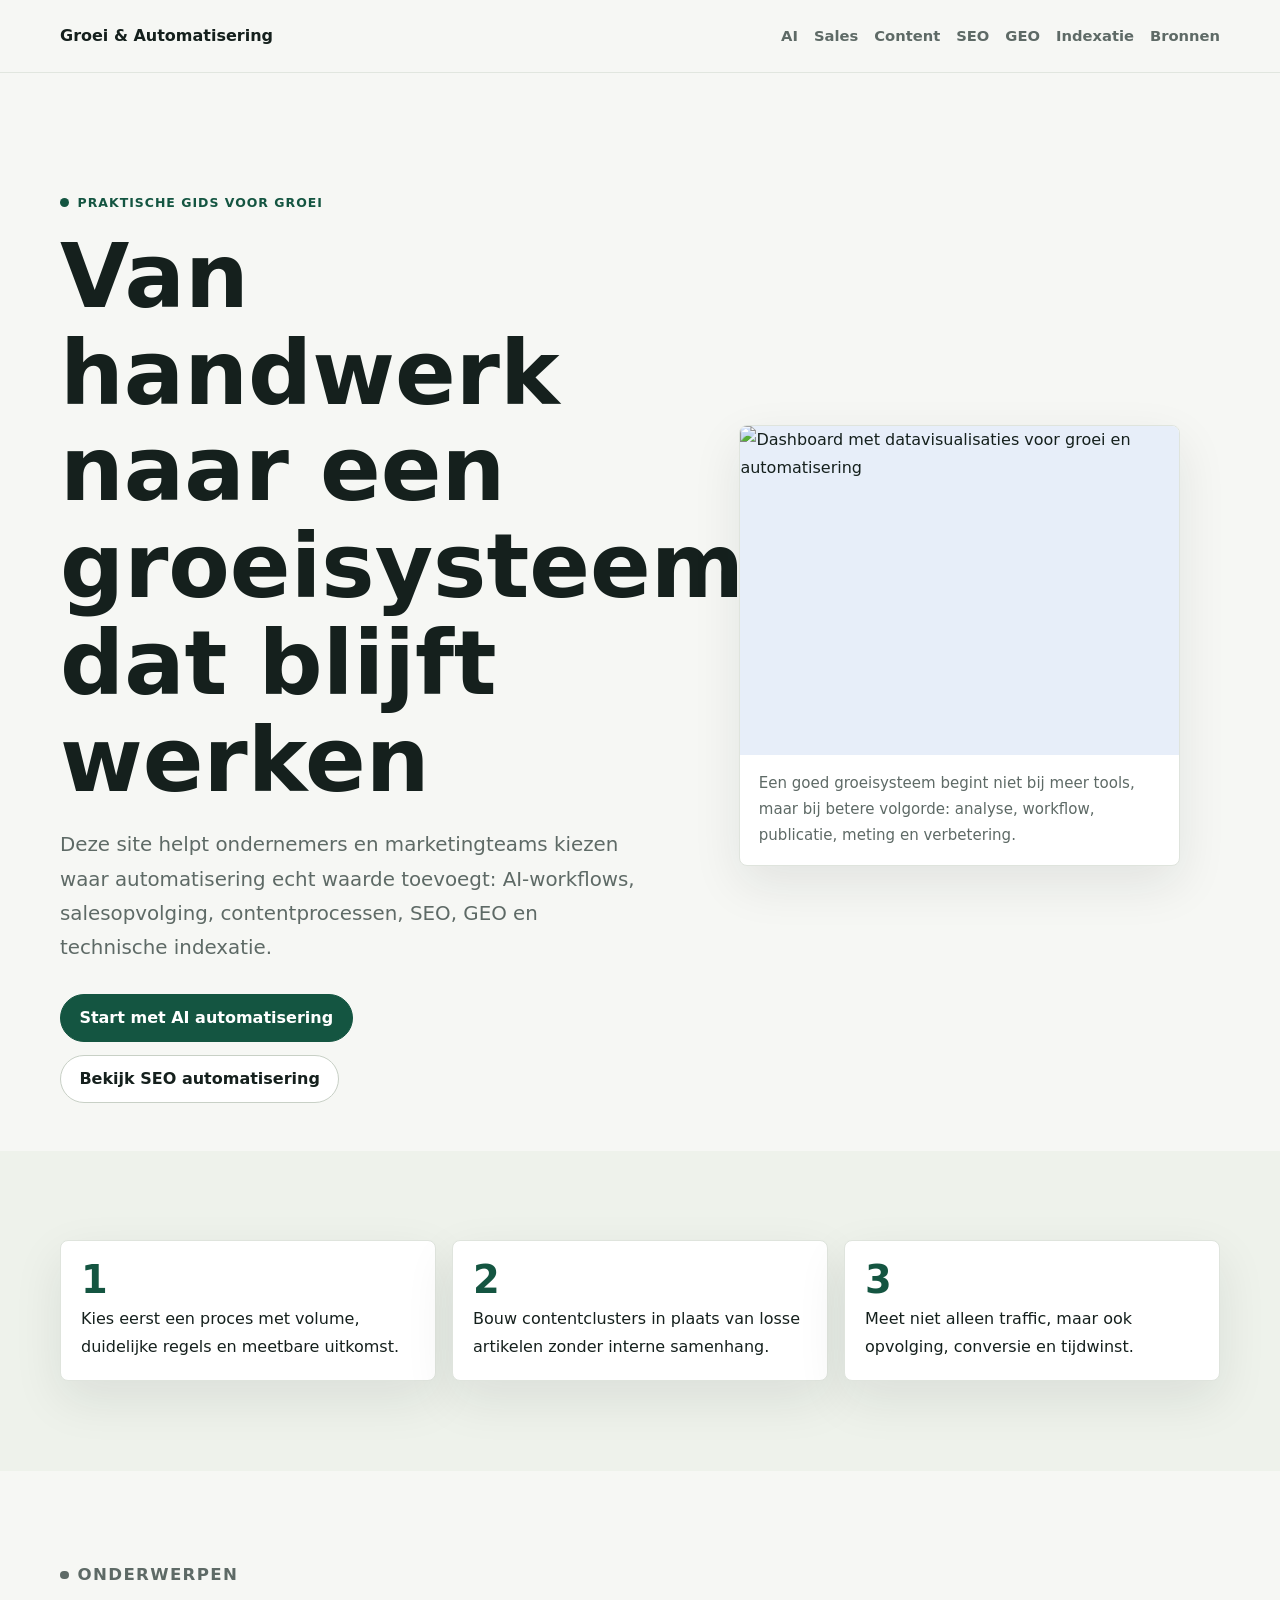
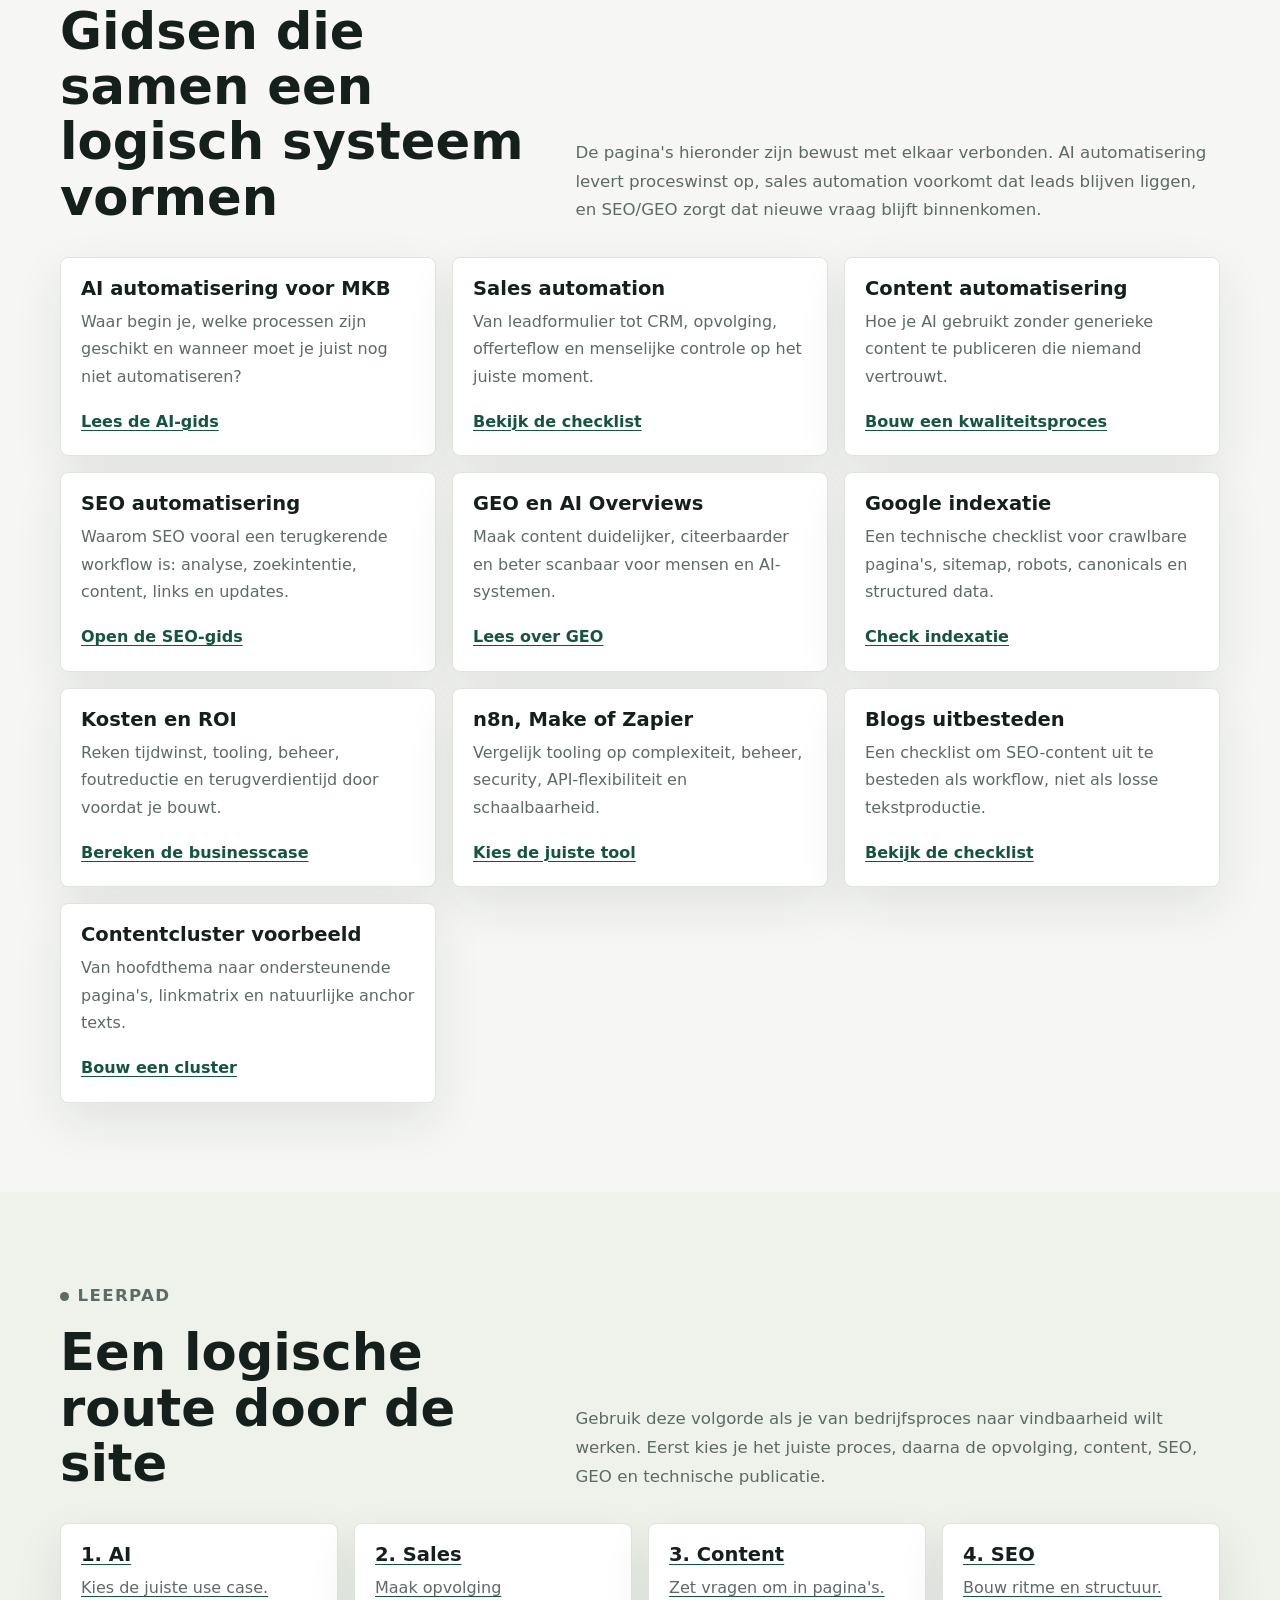
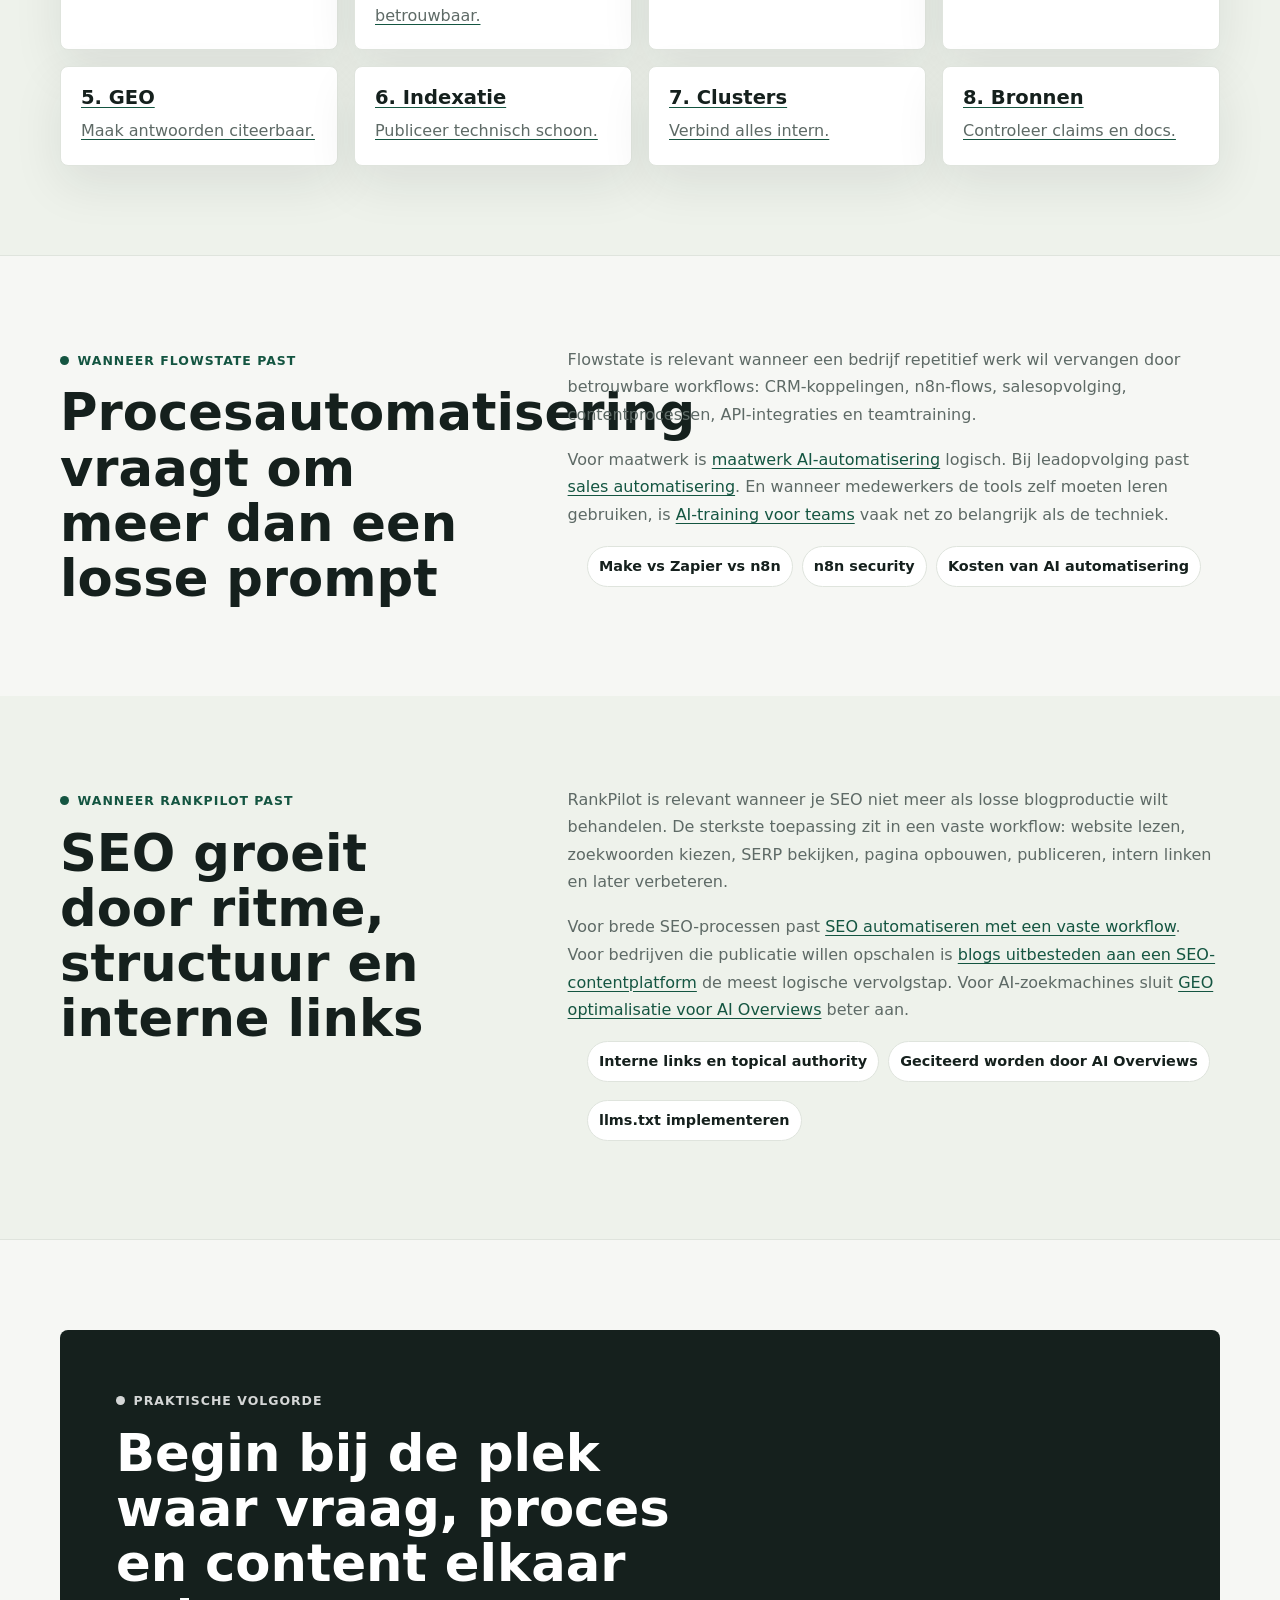
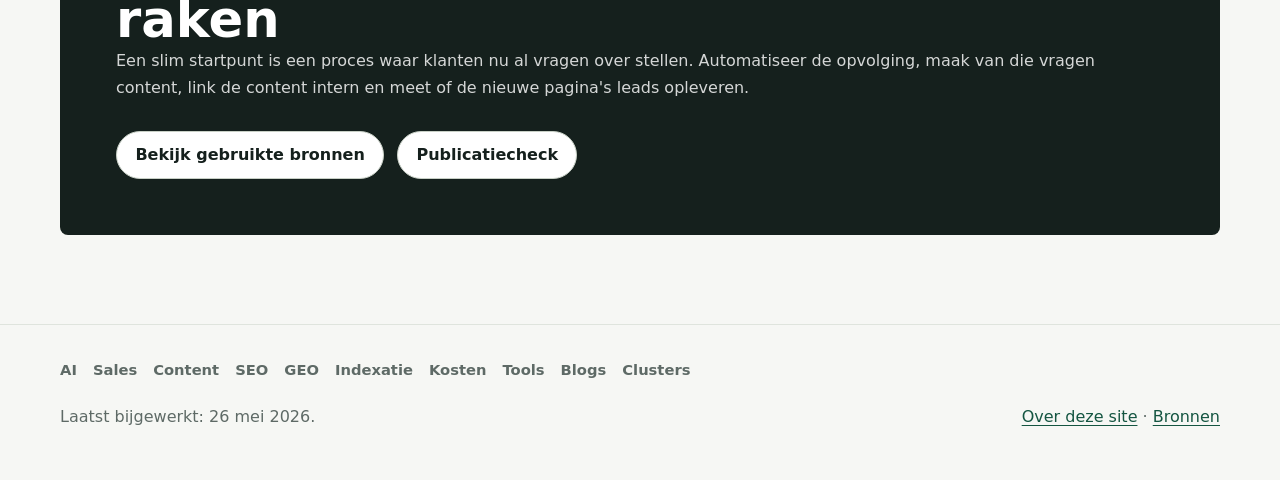
==== commit 2bb02ba2: "Build SEO content hub" ====
--- a/index.html
+++ b/index.html
@@ -53,7 +53,11 @@
           { "@type": "ListItem", "position": 3, "url": "https://flowstatenl.github.io/Flowstate-link/content-automatisering/" },
           { "@type": "ListItem", "position": 4, "url": "https://flowstatenl.github.io/Flowstate-link/seo-automatisering/" },
           { "@type": "ListItem", "position": 5, "url": "https://flowstatenl.github.io/Flowstate-link/geo-ai-overviews/" },
-          { "@type": "ListItem", "position": 6, "url": "https://flowstatenl.github.io/Flowstate-link/google-indexatie/" }
+          { "@type": "ListItem", "position": 6, "url": "https://flowstatenl.github.io/Flowstate-link/google-indexatie/" },
+          { "@type": "ListItem", "position": 7, "url": "https://flowstatenl.github.io/Flowstate-link/kosten-ai-automatisering/" },
+          { "@type": "ListItem", "position": 8, "url": "https://flowstatenl.github.io/Flowstate-link/n8n-make-zapier/" },
+          { "@type": "ListItem", "position": 9, "url": "https://flowstatenl.github.io/Flowstate-link/blogs-uitbesteden/" },
+          { "@type": "ListItem", "position": 10, "url": "https://flowstatenl.github.io/Flowstate-link/contentcluster-voorbeeld/" }
         ]
       }
     ]
@@ -67,6 +71,8 @@
       <a class="brand" href="./">Groei & Automatisering</a>
       <nav class="nav" aria-label="Hoofdnavigatie">
         <a href="ai-automatisering/">AI</a>
+        <a href="sales-automation/">Sales</a>
+        <a href="content-automatisering/">Content</a>
         <a href="seo-automatisering/">SEO</a>
         <a href="geo-ai-overviews/">GEO</a>
         <a href="google-indexatie/">Indexatie</a>
@@ -156,6 +162,49 @@
           <p>Een technische checklist voor crawlbare pagina's, sitemap, robots, canonicals en structured data.</p>
           <a href="google-indexatie/">Check indexatie</a>
         </article>
+        <article class="card">
+          <h3>Kosten en ROI</h3>
+          <p>Reken tijdwinst, tooling, beheer, foutreductie en terugverdientijd door voordat je bouwt.</p>
+          <a href="kosten-ai-automatisering/">Bereken de businesscase</a>
+        </article>
+        <article class="card">
+          <h3>n8n, Make of Zapier</h3>
+          <p>Vergelijk tooling op complexiteit, beheer, security, API-flexibiliteit en schaalbaarheid.</p>
+          <a href="n8n-make-zapier/">Kies de juiste tool</a>
+        </article>
+        <article class="card">
+          <h3>Blogs uitbesteden</h3>
+          <p>Een checklist om SEO-content uit te besteden als workflow, niet als losse tekstproductie.</p>
+          <a href="blogs-uitbesteden/">Bekijk de checklist</a>
+        </article>
+        <article class="card">
+          <h3>Contentcluster voorbeeld</h3>
+          <p>Van hoofdthema naar ondersteunende pagina's, linkmatrix en natuurlijke anchor texts.</p>
+          <a href="contentcluster-voorbeeld/">Bouw een cluster</a>
+        </article>
+      </div>
+    </section>
+
+    <section class="section section-soft">
+      <div class="container section-head">
+        <div>
+          <p class="eyebrow">Leerpad</p>
+          <h2>Een logische route door de site</h2>
+        </div>
+        <p>
+          Gebruik deze volgorde als je van bedrijfsproces naar vindbaarheid wilt werken. Eerst kies je het juiste
+          proces, daarna de opvolging, content, SEO, GEO en technische publicatie.
+        </p>
+      </div>
+      <div class="container grid-4">
+        <a class="mini-card" href="ai-automatisering/"><h3>1. AI</h3><p>Kies de juiste use case.</p></a>
+        <a class="mini-card" href="sales-automation/"><h3>2. Sales</h3><p>Maak opvolging betrouwbaar.</p></a>
+        <a class="mini-card" href="content-automatisering/"><h3>3. Content</h3><p>Zet vragen om in pagina's.</p></a>
+        <a class="mini-card" href="seo-automatisering/"><h3>4. SEO</h3><p>Bouw ritme en structuur.</p></a>
+        <a class="mini-card" href="geo-ai-overviews/"><h3>5. GEO</h3><p>Maak antwoorden citeerbaar.</p></a>
+        <a class="mini-card" href="google-indexatie/"><h3>6. Indexatie</h3><p>Publiceer technisch schoon.</p></a>
+        <a class="mini-card" href="contentcluster-voorbeeld/"><h3>7. Clusters</h3><p>Verbind alles intern.</p></a>
+        <a class="mini-card" href="bronnen/"><h3>8. Bronnen</h3><p>Controleer claims en docs.</p></a>
       </div>
     </section>
 
@@ -229,6 +278,18 @@
   </main>
 
   <footer class="site-footer">
+    <nav class="container footer-links" aria-label="Contenthub">
+      <a href="ai-automatisering/">AI</a>
+      <a href="sales-automation/">Sales</a>
+      <a href="content-automatisering/">Content</a>
+      <a href="seo-automatisering/">SEO</a>
+      <a href="geo-ai-overviews/">GEO</a>
+      <a href="google-indexatie/">Indexatie</a>
+      <a href="kosten-ai-automatisering/">Kosten</a>
+      <a href="n8n-make-zapier/">Tools</a>
+      <a href="blogs-uitbesteden/">Blogs</a>
+      <a href="contentcluster-voorbeeld/">Clusters</a>
+    </nav>
     <div class="container footer-inner">
       <p>Laatst bijgewerkt: 26 mei 2026.</p>
       <p><a href="over/">Over deze site</a> · <a href="bronnen/">Bronnen</a></p>
--- a/styles.css
+++ b/styles.css
@@ -296,9 +296,14 @@
 
 .grid-3,
 .grid-4,
-.link-grid {
+.link-grid,
+.grid-2 {
   display: grid;
   gap: 1rem;
+}
+
+.grid-2 {
+  grid-template-columns: repeat(2, minmax(0, 1fr));
 }
 
 .grid-3 {
@@ -339,6 +344,128 @@
 .mini-card a,
 .source-card a {
   font-weight: 800;
+}
+
+.decision-table {
+  width: 100%;
+  margin: 1.5rem 0;
+  border-collapse: collapse;
+  overflow: hidden;
+  border: 1px solid var(--line);
+  border-radius: var(--radius);
+  background: var(--paper);
+  font-size: 0.96rem;
+}
+
+.decision-table th,
+.decision-table td {
+  padding: 0.85rem;
+  border-bottom: 1px solid var(--line);
+  text-align: left;
+  vertical-align: top;
+}
+
+.decision-table th {
+  background: #eef2eb;
+  color: var(--ink);
+  font-weight: 850;
+}
+
+.decision-table tr:last-child td {
+  border-bottom: 0;
+}
+
+.score-grid {
+  display: grid;
+  grid-template-columns: repeat(5, minmax(0, 1fr));
+  gap: 0.75rem;
+  margin: 1.4rem 0;
+}
+
+.score-item {
+  min-height: 132px;
+  padding: 1rem;
+  border: 1px solid var(--line);
+  border-radius: var(--radius);
+  background: #fff;
+}
+
+.score-item strong {
+  display: block;
+  margin-bottom: 0.35rem;
+  color: var(--green-dark);
+  font-size: 1.5rem;
+  line-height: 1;
+}
+
+.workflow-map {
+  display: grid;
+  gap: 0.85rem;
+  margin: 1.4rem 0;
+  padding: 0;
+  list-style: none;
+  counter-reset: workflow;
+}
+
+.workflow-map li {
+  position: relative;
+  padding: 1rem 1rem 1rem 3.2rem;
+  border: 1px solid var(--line);
+  border-radius: var(--radius);
+  background: #fff;
+  color: var(--muted);
+}
+
+.workflow-map li::before {
+  counter-increment: workflow;
+  content: counter(workflow);
+  position: absolute;
+  left: 1rem;
+  top: 1rem;
+  display: grid;
+  place-items: center;
+  width: 1.55rem;
+  height: 1.55rem;
+  border-radius: 999px;
+  background: var(--green-dark);
+  color: #fff;
+  font-size: 0.82rem;
+  font-weight: 900;
+}
+
+.example-box {
+  margin: 1.4rem 0;
+  padding: 1.25rem;
+  border: 1px solid var(--line);
+  border-left: 5px solid var(--green-dark);
+  border-radius: var(--radius);
+  background: #fff;
+}
+
+.example-box h3 {
+  margin-bottom: 0.55rem;
+}
+
+.example-box p,
+.example-box li,
+.score-item p {
+  color: var(--muted);
+}
+
+.toc-card {
+  padding: 1.25rem;
+  border: 1px solid var(--line);
+  border-radius: var(--radius);
+  background: #fff;
+}
+
+.toc-card ul {
+  margin: 0.75rem 0 0;
+  padding-left: 1.2rem;
+}
+
+.toc-card li {
+  margin-bottom: 0.4rem;
 }
 
 .metric strong {
@@ -470,6 +597,24 @@
   color: var(--muted);
 }
 
+.footer-links {
+  display: flex;
+  flex-wrap: wrap;
+  gap: 0.7rem 1rem;
+  margin-bottom: 1.25rem;
+}
+
+.footer-links a {
+  color: var(--muted);
+  font-size: 0.92rem;
+  font-weight: 750;
+  text-decoration: none;
+}
+
+.footer-links a:hover {
+  color: var(--green-dark);
+}
+
 .footer-inner {
   display: flex;
   justify-content: space-between;
@@ -512,7 +657,9 @@
 
   .grid-3,
   .grid-4,
-  .link-grid {
+  .link-grid,
+  .grid-2,
+  .score-grid {
     grid-template-columns: 1fr;
   }
 
